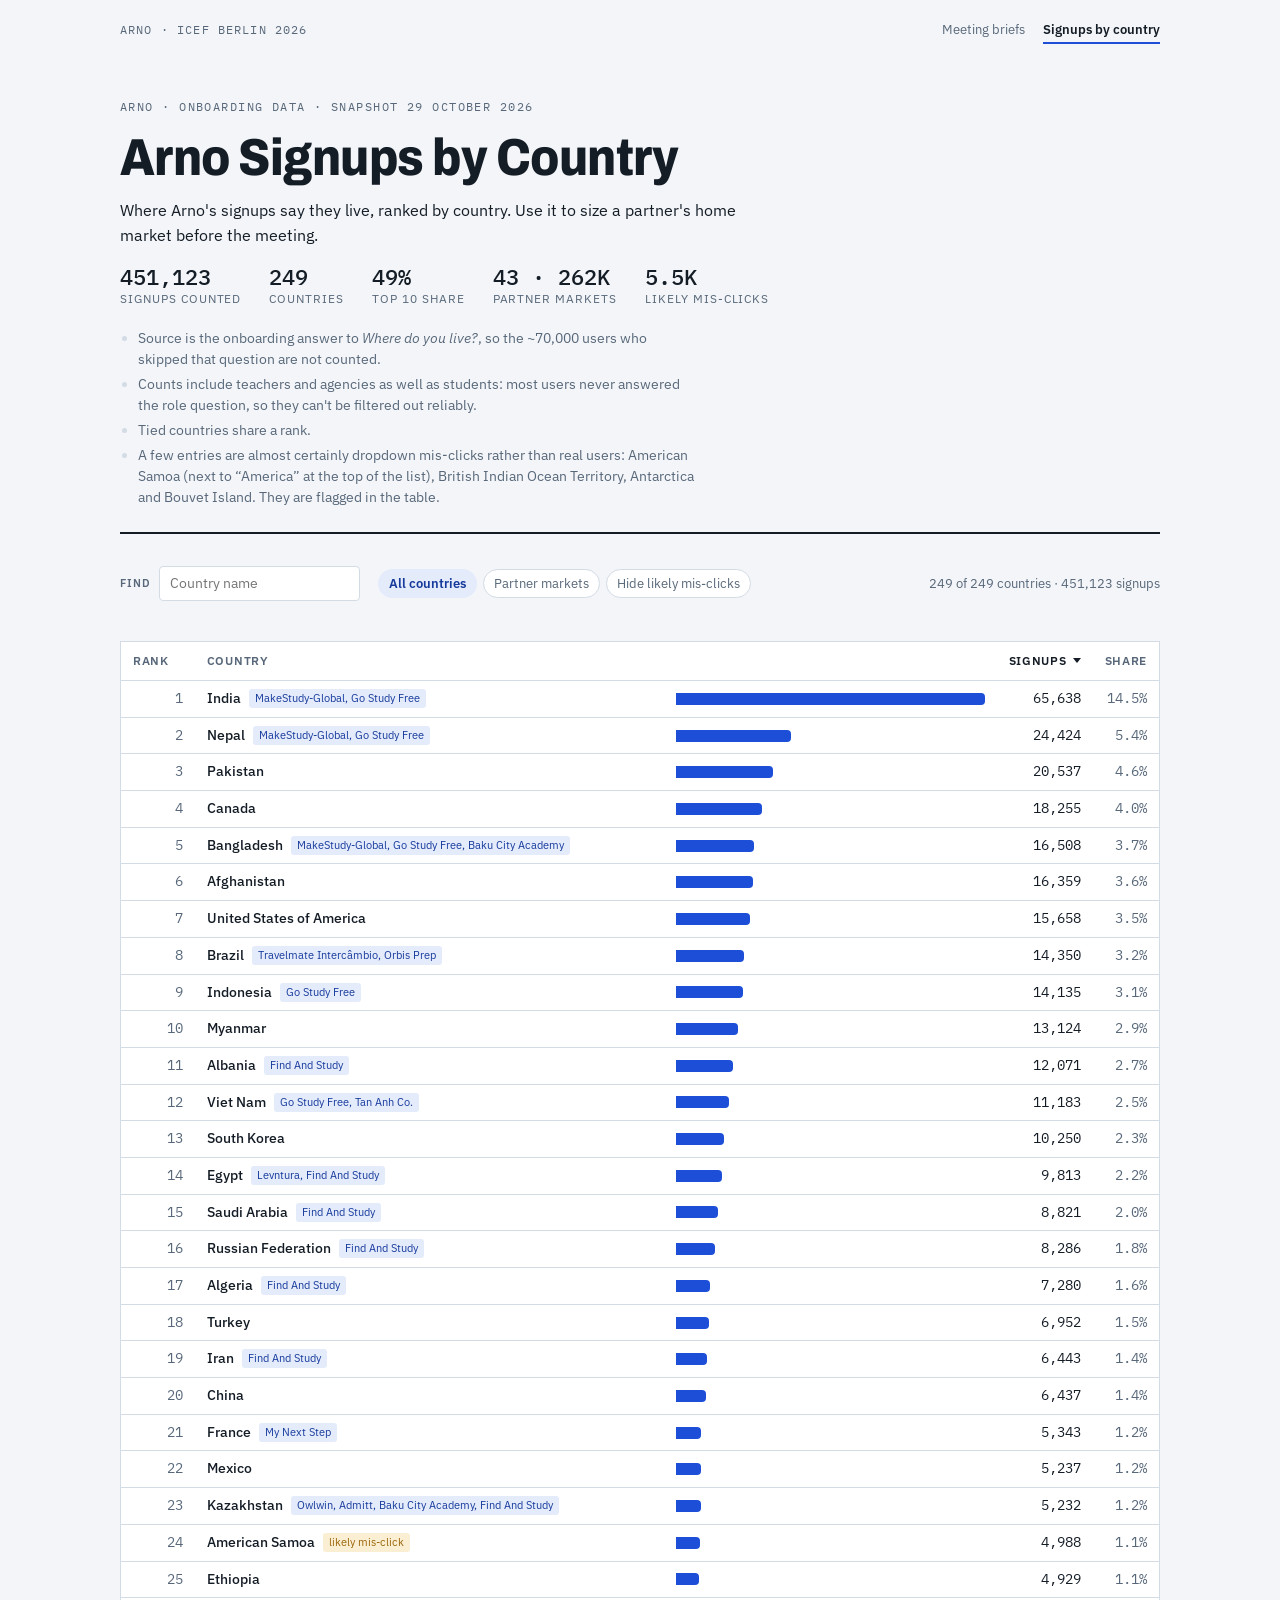
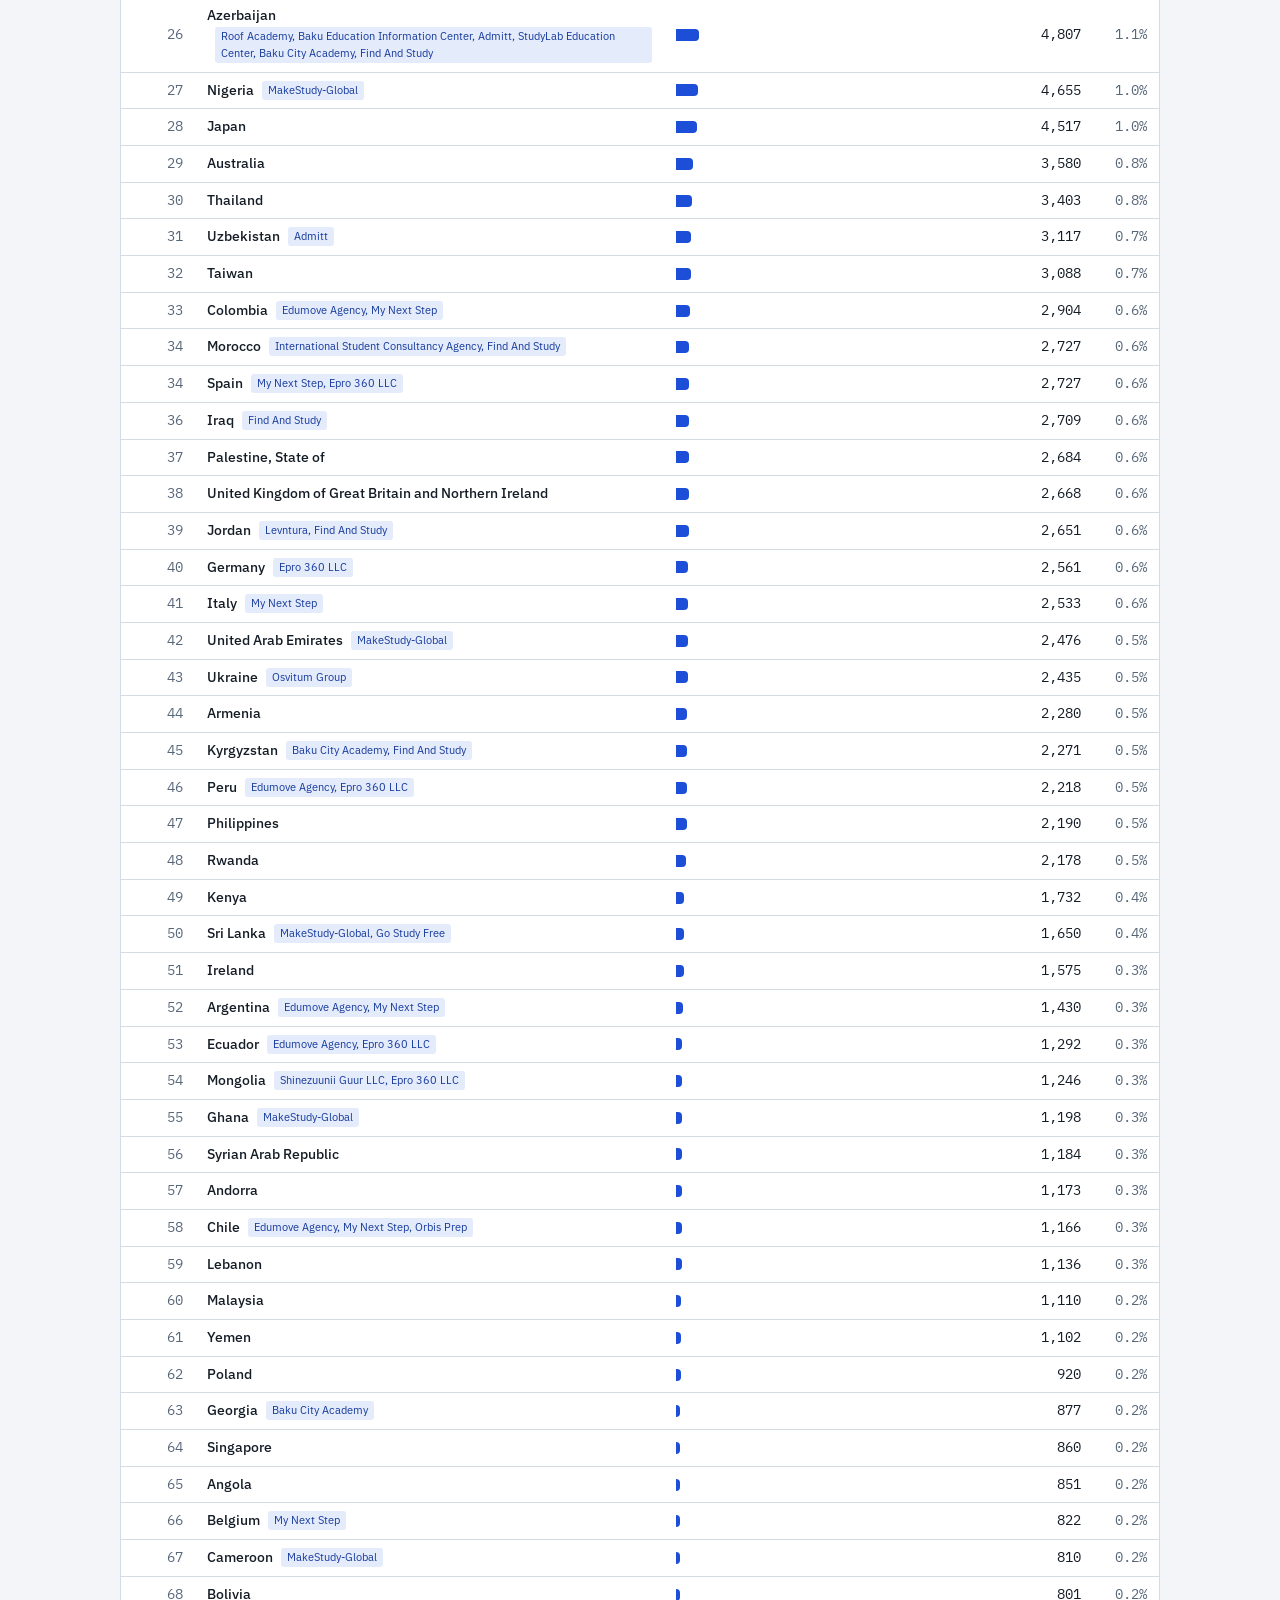
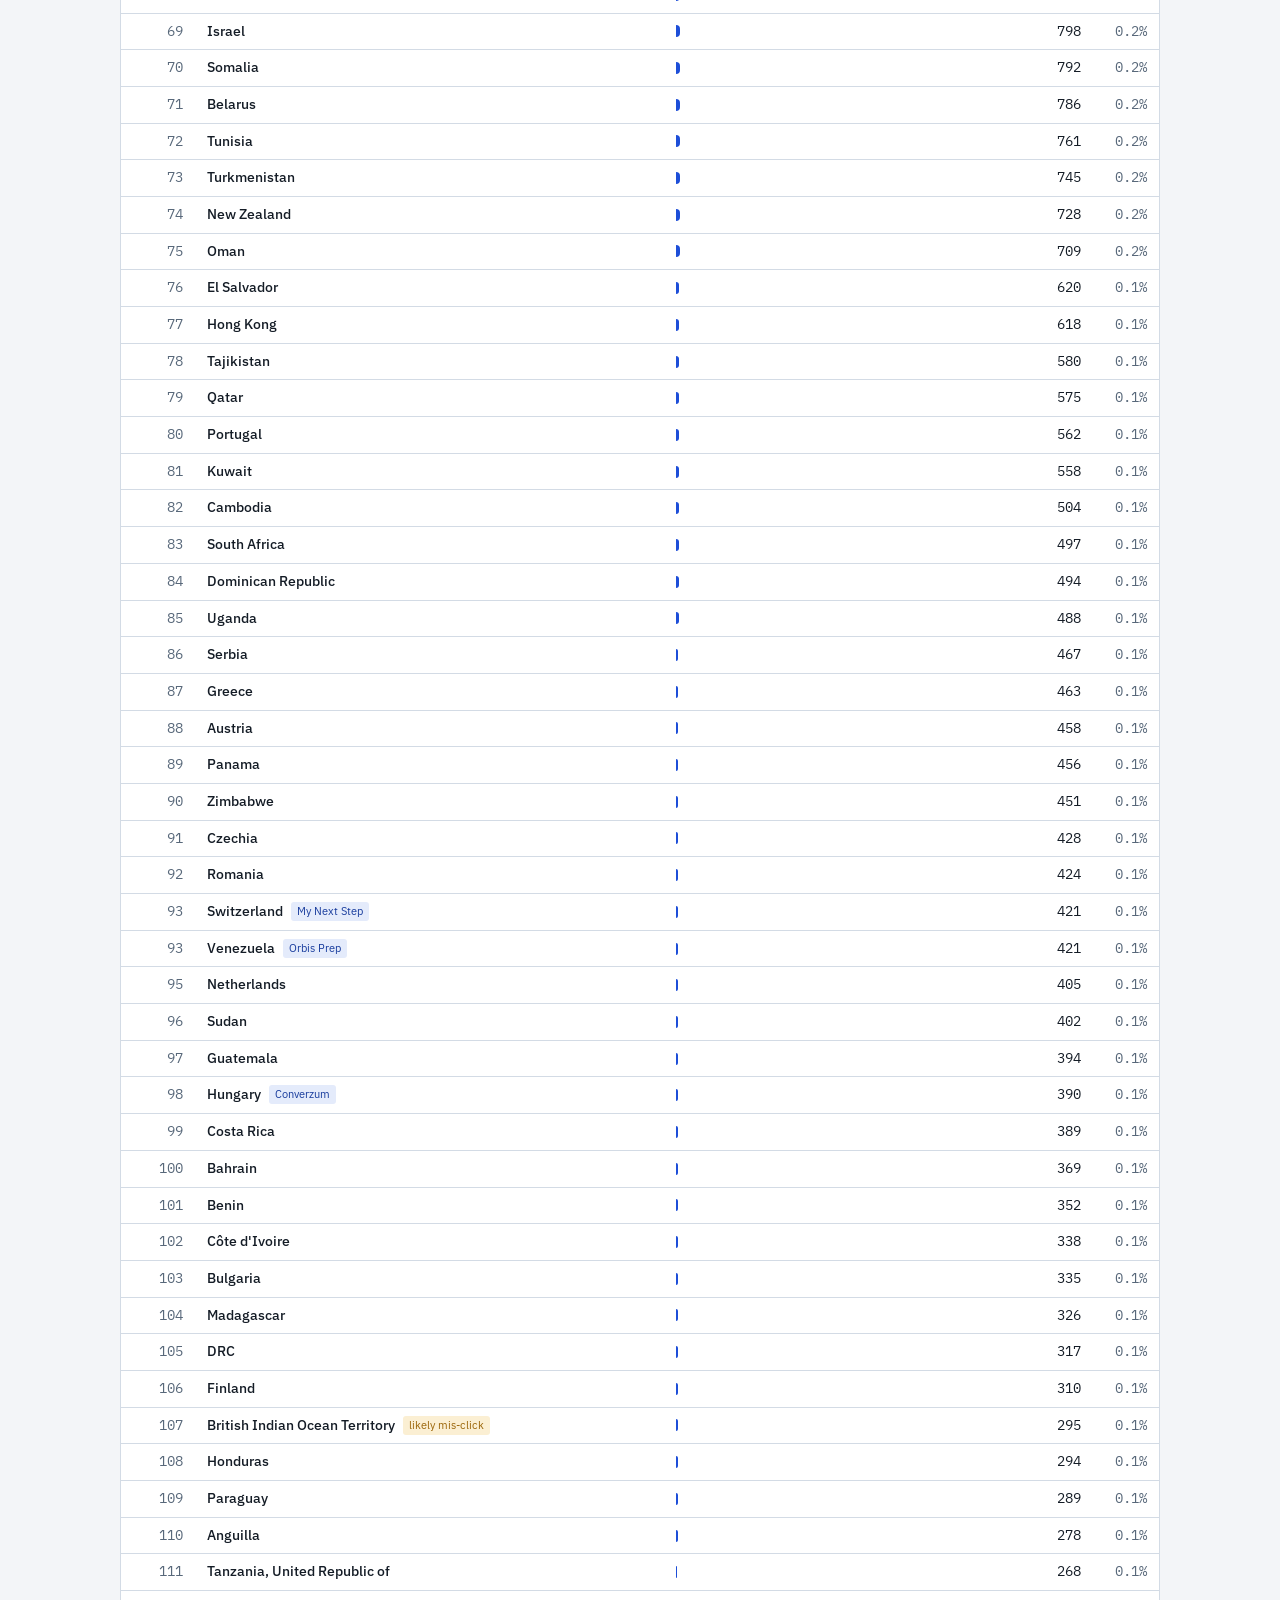
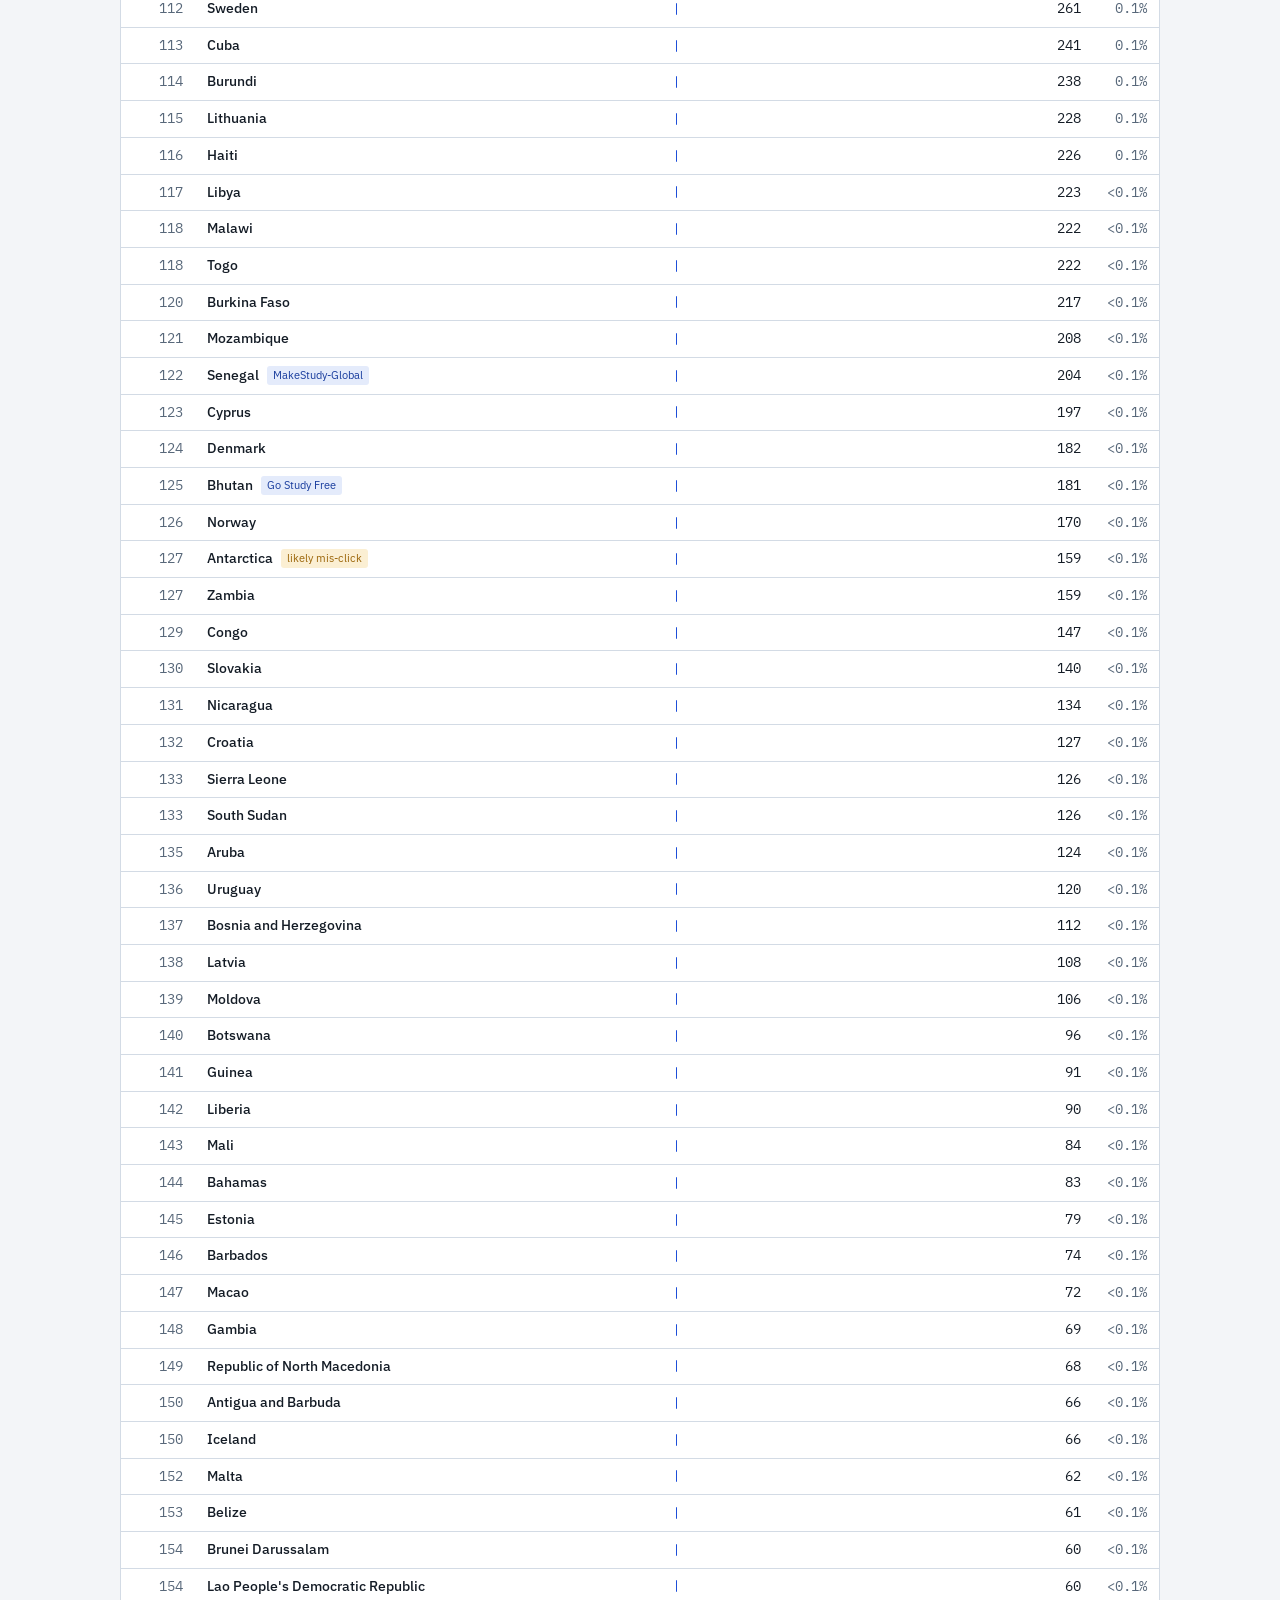
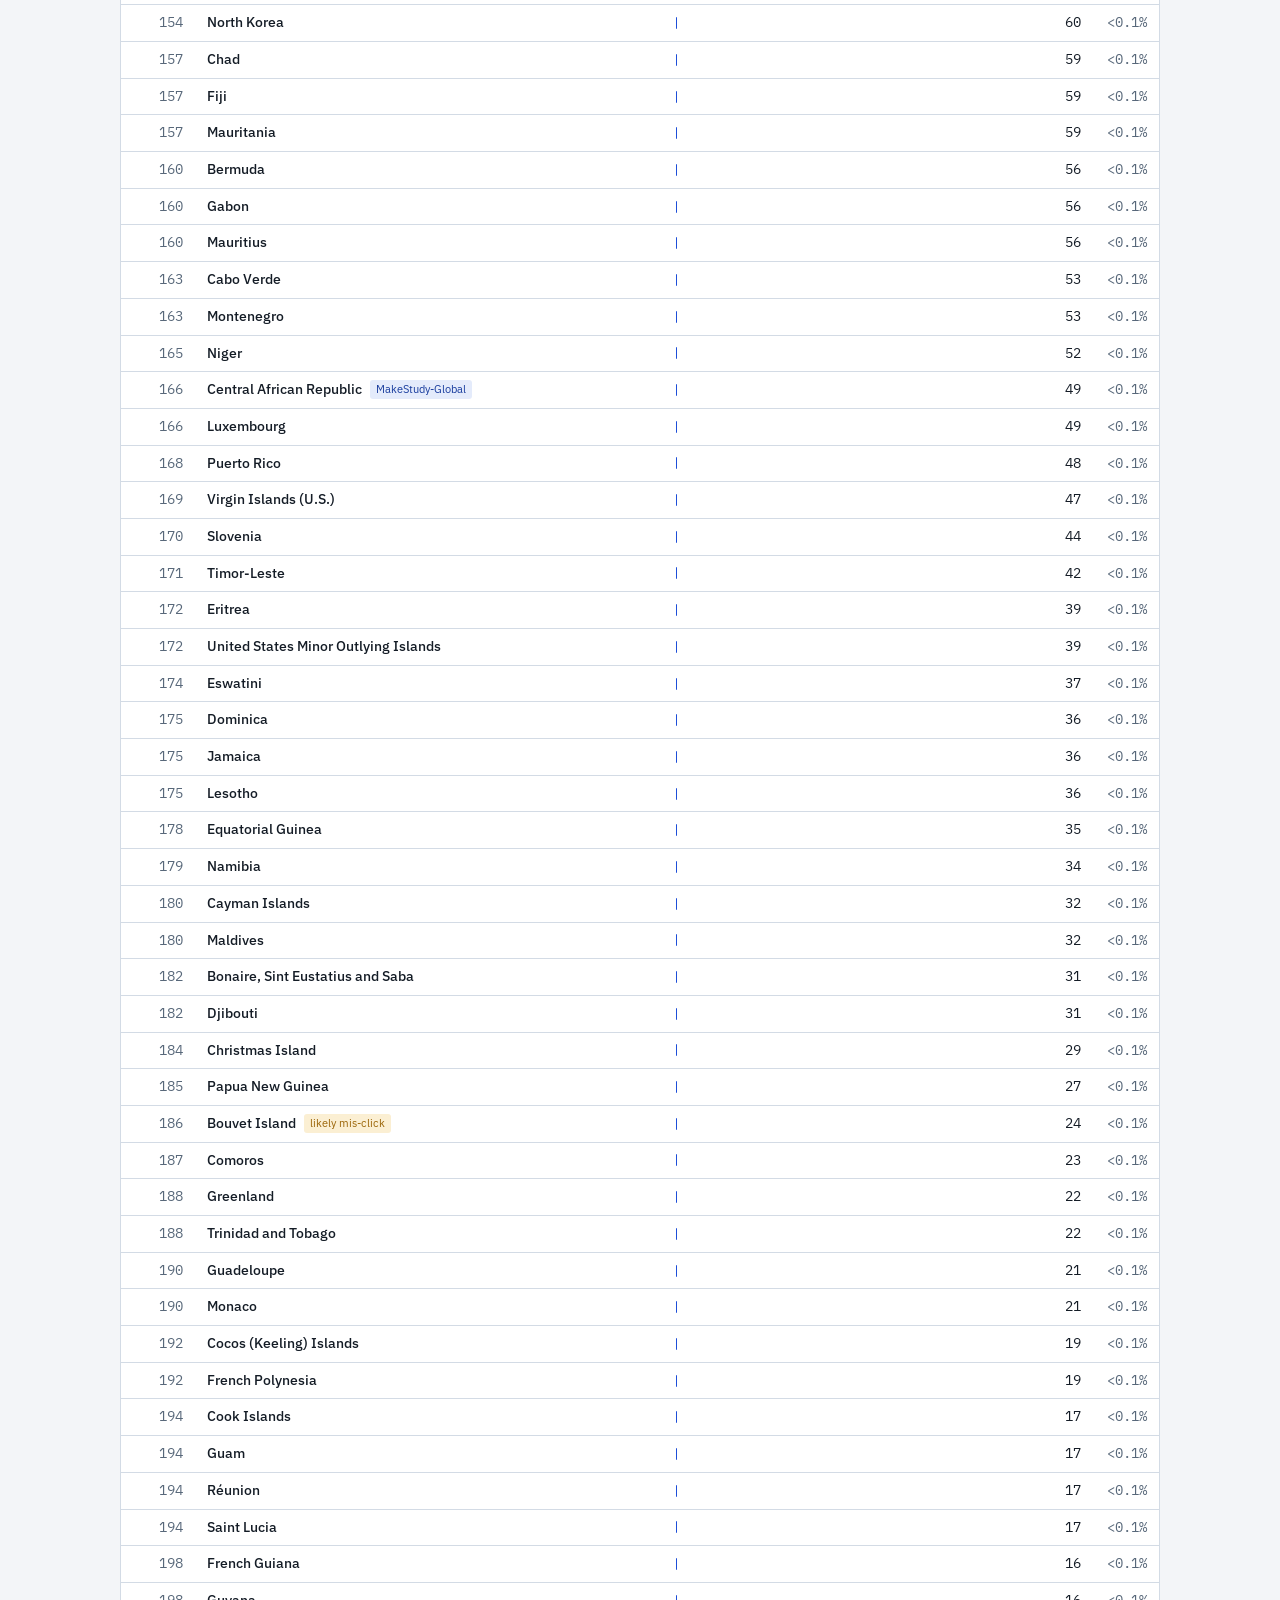
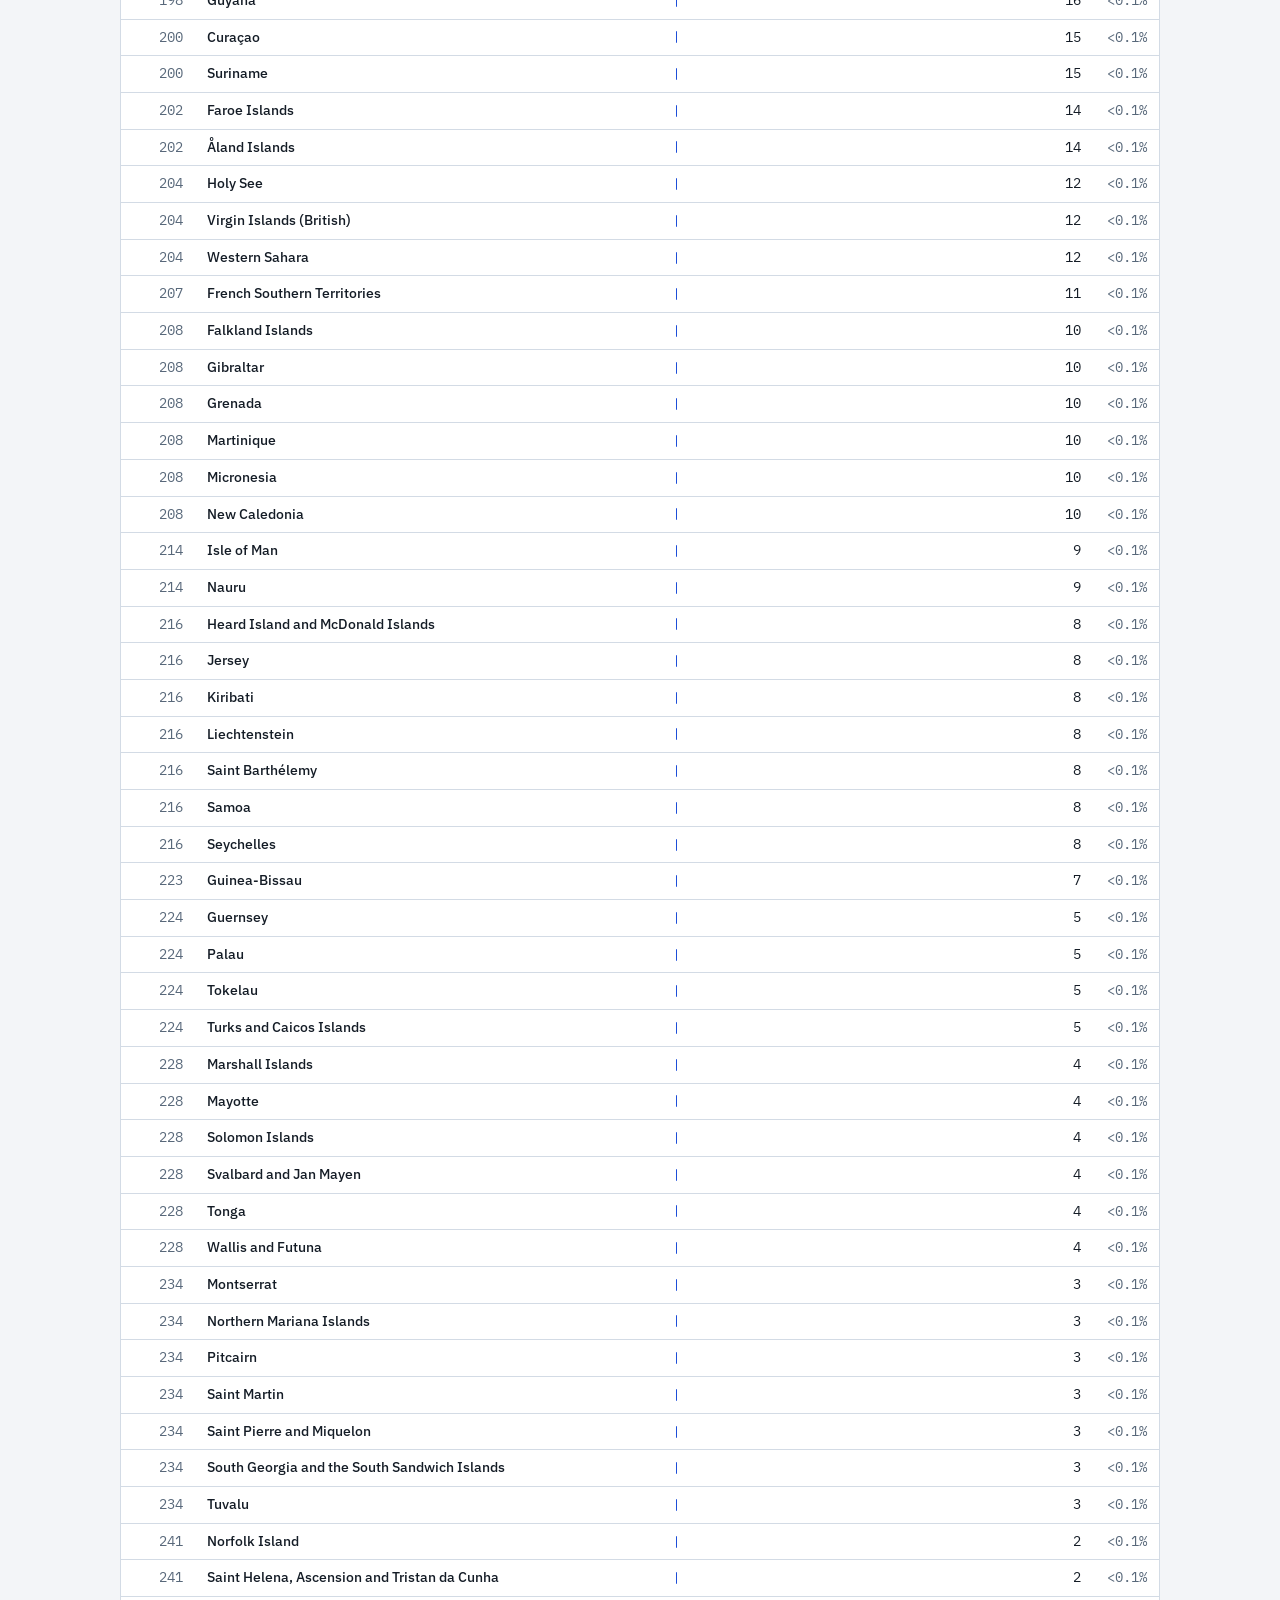
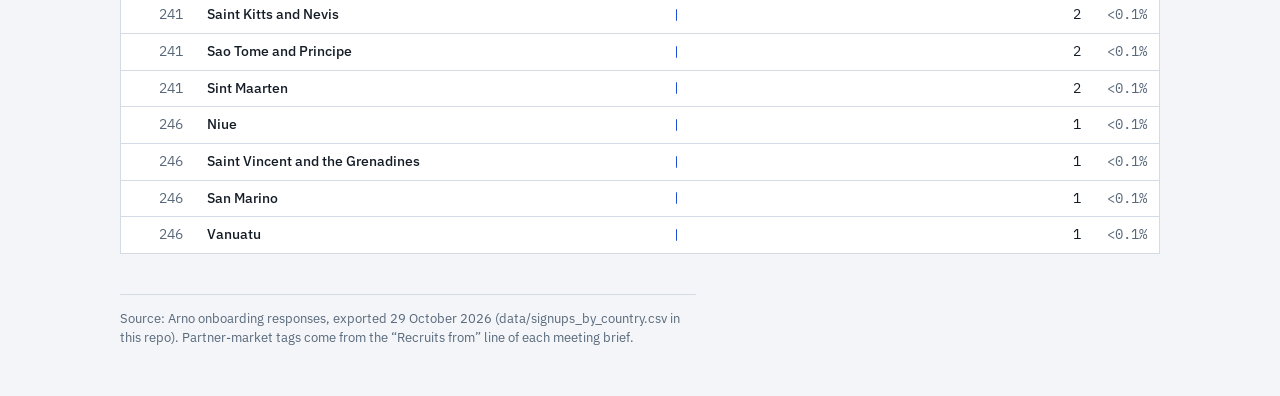
==== signups.html @ b4d26d81 "Add signups-by-country page and site nav Co-Authored-By: Claude Fable 5.1 <noreply@anthropic.com> Cl" ====
<!doctype html>
<html lang="en">
<head>
<meta charset="utf-8">
<meta name="viewport" content="width=device-width, initial-scale=1, viewport-fit=cover">
<title>Arno Signups by Country</title>
<meta name="robots" content="noindex, nofollow">
<link rel="preconnect" href="https://fonts.googleapis.com">
<link rel="stylesheet" href="https://fonts.googleapis.com/css2?family=Archivo:wdth,wght@75..100,500..800&family=IBM+Plex+Sans:wght@400;500;600&family=IBM+Plex+Mono:wght@400;500&display=swap">
<style>
html { color-scheme: light dark; }
body { margin: 0; }
img { max-width: 100%; }
[hidden] { display: none !important; }
/* Layout: a briefing book — one column, each meeting as a planner row with a time rail on the left and the brief on the right. */
:root {
  --bg: #f3f5f8;
  --surface: #ffffff;
  --surface-2: #e9edf3;
  --fg: #141c26;
  --muted: #58687a;
  --line: #d3dbe5;
  --accent: #1d4ed8;
  --accent-ink: #163a9c;
  --accent-soft: #e4ebfb;
  --ok: #1d7a46;
  --ok-soft: #dff3e6;
  --warn: #9a6407;
  --warn-soft: #fbefd3;
  --low: #6b7786;
  --low-soft: #e6eaef;
  --display: "Archivo", "Helvetica Neue", Arial, sans-serif;
  --body: "IBM Plex Sans", "Segoe UI", Roboto, system-ui, sans-serif;
  --mono: "IBM Plex Mono", ui-monospace, "SF Mono", Menlo, Consolas, monospace;
  color-scheme: light;
}
@media (prefers-color-scheme: dark) {
  :root:not([data-theme="light"]) {
    --bg: #0e1319; --surface: #161d26; --surface-2: #1f2834; --fg: #e8edf3; --muted: #98a5b4;
    --line: #2a3542; --accent: #8fabff; --accent-ink: #b8c8ff; --accent-soft: #1b2744;
    --ok: #5fd08a; --ok-soft: #14301f; --warn: #e8b454; --warn-soft: #3a2a0c; --low: #9aa6b4; --low-soft: #222b36;
    color-scheme: dark;
  }
}
:root[data-theme="dark"] {
  --bg: #0e1319; --surface: #161d26; --surface-2: #1f2834; --fg: #e8edf3; --muted: #98a5b4;
  --line: #2a3542; --accent: #8fabff; --accent-ink: #b8c8ff; --accent-soft: #1b2744;
  --ok: #5fd08a; --ok-soft: #14301f; --warn: #e8b454; --warn-soft: #3a2a0c; --low: #9aa6b4; --low-soft: #222b36;
  color-scheme: dark;
}

* { box-sizing: border-box; }
body {
  background: var(--bg);
  color: var(--fg);
  font-family: var(--body);
  font-size: 15px;
  line-height: 1.55;
  padding-left: max(16px, env(safe-area-inset-left, 0px));
  padding-right: max(16px, env(safe-area-inset-right, 0px));
  padding-block: 0 48px;
}
a { color: var(--accent-ink); text-decoration: underline; text-decoration-thickness: 1px; text-underline-offset: 2px; }
a:hover { color: var(--accent); }
a:focus-visible, summary:focus-visible { outline: 2px solid var(--accent); outline-offset: 2px; border-radius: 2px; }
.mono { font-family: var(--mono); font-variant-numeric: tabular-nums; }
.sel { user-select: all; }
h1, h2, h3 { font-family: var(--display); font-variation-settings: "wdth" 88; letter-spacing: -0.01em; text-wrap: balance; margin: 0; }

.page { max-width: 1040px; margin: 0 auto; display: flex; flex-direction: column; gap: 40px; }

/* Masthead */
.masthead { padding-top: 36px; border-bottom: 2px solid var(--fg); padding-bottom: 24px; display: flex; flex-direction: column; gap: 14px; }
.eyebrow { font-size: 12px; letter-spacing: 0.12em; text-transform: uppercase; color: var(--muted); }
.masthead h1 { font-size: clamp(32px, 5vw, 52px); font-weight: 800; line-height: 1.02; }
.lede { max-width: 66ch; margin: 0; font-size: 16px; color: var(--fg); }
.stats { display: flex; flex-wrap: wrap; gap: 8px 28px; margin-top: 4px; }
.stat .v { font-size: 22px; font-weight: 500; line-height: 1.1; }
.stat .k { font-size: 12px; color: var(--muted); text-transform: uppercase; letter-spacing: 0.08em; }
.howto { margin: 0; max-width: 72ch; font-size: 13.5px; color: var(--muted); }

/* Index tables */
.indexes { display: grid; grid-template-columns: 1fr 1fr; gap: 28px; align-items: start; }
.idx { min-width: 0; }
.idx h3 { font-size: 15px; font-weight: 700; text-transform: uppercase; letter-spacing: 0.06em; margin-bottom: 8px; }
.tablewrap { overflow-x: auto; }
table.index { width: 100%; border-collapse: collapse; font-size: 13.5px; }
table.index th { text-align: left; font-weight: 600; font-size: 11.5px; text-transform: uppercase; letter-spacing: 0.06em; color: var(--muted); padding: 6px 8px 6px 0; border-bottom: 1px solid var(--line); }
table.index td { padding: 7px 8px 7px 0; border-bottom: 1px solid var(--line); vertical-align: top; }
table.index td.t { font-family: var(--mono); white-space: nowrap; font-variant-numeric: tabular-nums; color: var(--muted); width: 1%; }
table.index td.org a { font-weight: 600; text-decoration: none; }
table.index td.org a:hover { text-decoration: underline; }
table.index td.org .sub { display: block; font-size: 12px; color: var(--muted); }
table.index td.kind { color: var(--muted); white-space: nowrap; width: 1%; }
table.index td.est { white-space: nowrap; width: 1%; text-align: right; }
table.index td.est .num { font-family: var(--mono); font-weight: 500; font-variant-numeric: tabular-nums; }
.conf { display: inline-block; font-size: 10.5px; text-transform: uppercase; letter-spacing: 0.06em; padding: 1px 6px; border-radius: 3px; margin-left: 6px; vertical-align: middle; }
.conf-high { background: var(--ok-soft); color: var(--ok); }
.conf-medium { background: var(--warn-soft); color: var(--warn); }
.conf-low { background: var(--low-soft); color: var(--low); }
.conf-na { background: var(--accent-soft); color: var(--accent-ink); }

/* Meetings */
.meetings { display: flex; flex-direction: column; gap: 22px; }
.dayhead { font-size: 13px; font-weight: 700; text-transform: uppercase; letter-spacing: 0.1em; color: var(--muted); padding-top: 12px; }
.dayhead + .meeting, .meeting + .meeting { margin: 0; }
.meeting { display: grid; grid-template-columns: 96px 1fr; gap: 20px; background: var(--surface); border: 1px solid var(--line); border-radius: 4px; padding: 20px 22px 18px 0; scroll-margin-top: 16px; }
.rail { display: flex; flex-direction: column; align-items: flex-end; padding-right: 16px; border-right: 1px solid var(--line); gap: 2px; }
.rail .time { font-size: 17px; font-weight: 500; line-height: 1.2; }
.rail .day { font-size: 11.5px; text-transform: uppercase; letter-spacing: 0.08em; color: var(--muted); }
.rail .n { margin-top: auto; font-size: 11px; color: var(--muted); padding-top: 12px; }
.body { min-width: 0; display: flex; flex-direction: column; gap: 14px; }
.meeting header { display: flex; flex-direction: column; gap: 6px; }
.kicker { font-size: 12.5px; text-transform: uppercase; letter-spacing: 0.08em; color: var(--muted); }
.locnote { text-transform: none; letter-spacing: 0; color: var(--accent-ink); font-weight: 600; }
.meeting h2 { font-size: 26px; font-weight: 700; line-height: 1.1; }
.badges { display: flex; flex-wrap: wrap; gap: 6px; }
.badge { font-size: 11.5px; padding: 2px 7px; border: 1px solid var(--line); border-radius: 3px; color: var(--muted); background: var(--surface-2); white-space: nowrap; }
.badge.ok { border-color: transparent; background: var(--ok-soft); color: var(--ok); }
.badge.accent { border-color: transparent; background: var(--accent-soft); color: var(--accent-ink); }
.badge.warn { border-color: transparent; background: var(--warn-soft); color: var(--warn); }
.contact { display: flex; flex-direction: column; gap: 2px; font-size: 13.5px; margin-top: 4px; }
.contact .who { color: var(--fg); }
.contact .bits { font-size: 12.5px; color: var(--muted); word-break: break-word; }
.contact .links { font-size: 13px; }

.grid { display: grid; grid-template-columns: minmax(0, 1fr) 230px; gap: 22px; align-items: start; }
.summary { min-width: 0; }
.bullets { margin: 0; padding-left: 18px; display: flex; flex-direction: column; gap: 7px; max-width: 68ch; }
.bullets li::marker { color: var(--accent); }
.angle { margin: 14px 0 0; font-size: 13.5px; max-width: 68ch; color: var(--fg); padding-top: 10px; border-top: 1px dashed var(--line); }
.lbl { font-size: 10.5px; text-transform: uppercase; letter-spacing: 0.1em; color: var(--muted); font-weight: 600; display: inline-block; margin-right: 8px; }
.estimate { background: var(--surface-2); border-radius: 4px; padding: 12px 14px 12px; display: flex; flex-direction: column; gap: 2px; }
.estimate .lbl { margin: 0 0 4px; }
.estimate .num { font-family: var(--mono); font-size: 26px; font-weight: 500; line-height: 1; font-variant-numeric: tabular-nums; }
.estimate .range { font-size: 12.5px; color: var(--muted); font-family: var(--mono); }
.estimate .conf { margin: 6px 0 0; align-self: flex-start; }
.estimate .basis { margin: 8px 0 0; font-size: 12.5px; color: var(--muted); line-height: 1.45; }

.more { border-top: 1px solid var(--line); padding-top: 10px; }
.more > .lbl { display: block; margin: 0 0 6px; }
.facts { margin: 0; display: grid; grid-template-columns: 140px minmax(0, 1fr) 140px minmax(0, 1fr); gap: 5px 14px; font-size: 13px; align-items: start; }
.facts dt { color: var(--muted); font-size: 11.5px; text-transform: uppercase; letter-spacing: 0.06em; padding-top: 2px; }
.facts dd { margin: 0; min-width: 0; line-height: 1.45; }
.facts dt:first-of-type + dd { grid-column: 2 / -1; }
@media (max-width: 940px) {
  .facts { grid-template-columns: 140px minmax(0, 1fr); }
  .facts dt:first-of-type + dd { grid-column: auto; }
}
.sources { margin: 12px 0 0; font-size: 12px; color: var(--muted); line-height: 1.7; }
.sources a { color: var(--muted); }
.sources a:hover { color: var(--accent); }

.foot { font-size: 12.5px; color: var(--muted); border-top: 1px solid var(--line); padding-top: 14px; max-width: 72ch; }
.foot p { margin: 0; }

@media (max-width: 760px) {
  .indexes { grid-template-columns: 1fr; }
  table.index td.kind { white-space: normal; width: auto; }
  table.index td.est { white-space: normal; }
  table.index td.est .conf { display: block; margin: 4px 0 0; width: max-content; margin-left: auto; }
  .meeting { grid-template-columns: 1fr; padding: 14px 16px 14px; gap: 12px; }
  .rail { flex-direction: row; align-items: baseline; justify-content: flex-start; gap: 12px; padding: 0 0 10px; border-right: 0; border-bottom: 1px solid var(--line); }
  .rail .n { margin-top: 0; margin-left: auto; padding-top: 0; }
  .grid { grid-template-columns: 1fr; }
  .facts { grid-template-columns: 1fr; gap: 2px 0; }
  .facts dt:first-of-type + dd { grid-column: auto; }
  .facts dd { margin-bottom: 8px; }
  .meeting h2 { font-size: 22px; }
}
@media (prefers-reduced-motion: no-preference) {
  html { scroll-behavior: smooth; }
}

/* Site nav (shared by both pages) */
.sitenav { display: flex; flex-wrap: wrap; align-items: baseline; gap: 6px 18px; padding-top: 18px; margin-bottom: -22px; font-size: 13px; }
.sitenav .brand { color: var(--muted); font-size: 11.5px; letter-spacing: 0.1em; text-transform: uppercase; margin-right: auto; }
.sitenav a { text-decoration: none; color: var(--muted); padding: 2px 0; border-bottom: 2px solid transparent; }
.sitenav a:hover { color: var(--fg); }
.sitenav a[aria-current="page"] { color: var(--fg); font-weight: 600; border-bottom-color: var(--accent); }

/* Signups page */
.notes { margin: 6px 0 0; padding-left: 18px; max-width: 72ch; font-size: 13.5px; color: var(--muted); display: flex; flex-direction: column; gap: 4px; }
.notes li::marker { color: var(--line); }
.controls { display: flex; flex-wrap: wrap; align-items: center; gap: 10px 18px; margin-top: -8px; }
.controls .search { display: flex; align-items: center; gap: 8px; }
.controls .search .lbl { margin: 0; }
.controls input[type="search"] { font: inherit; font-size: 14px; padding: 6px 10px; border: 1px solid var(--line); border-radius: 4px; background: var(--surface); color: var(--fg); min-width: 200px; }
.controls input[type="search"]:focus-visible { outline: 2px solid var(--accent); outline-offset: 1px; }
.chips { display: flex; flex-wrap: wrap; gap: 6px; }
.chip { font: inherit; font-size: 12.5px; padding: 4px 10px; border: 1px solid var(--line); border-radius: 999px; background: var(--surface); color: var(--muted); cursor: pointer; }
.chip:hover { color: var(--fg); }
.chip.is-on { background: var(--accent-soft); border-color: transparent; color: var(--accent-ink); font-weight: 600; }
.chip:focus-visible { outline: 2px solid var(--accent); outline-offset: 2px; }
.controls .count { font-size: 12.5px; color: var(--muted); font-variant-numeric: tabular-nums; margin-left: auto; }

table.signups { width: 100%; border-collapse: collapse; font-size: 14px; background: var(--surface); border: 1px solid var(--line); border-radius: 4px; }
table.signups th { text-align: left; font-weight: 600; font-size: 11.5px; text-transform: uppercase; letter-spacing: 0.06em; color: var(--muted); padding: 10px 12px; border-bottom: 1px solid var(--line); white-space: nowrap; }
table.signups td { padding: 7px 12px; border-bottom: 1px solid var(--line); vertical-align: middle; }
table.signups tr:last-child td { border-bottom: 0; }
table.signups th.rank, table.signups td.rank { width: 1%; text-align: right; color: var(--muted); }
table.signups td.rank { font-variant-numeric: tabular-nums; }
table.signups th.num, table.signups td.num, table.signups th.share, table.signups td.share { text-align: right; width: 1%; white-space: nowrap; font-variant-numeric: tabular-nums; }
table.signups td.share { color: var(--muted); }
table.signups td.country { min-width: 0; }
table.signups td.country .name { font-weight: 500; }
table.signups th.bar, table.signups td.bar { width: 32%; }
.sort { font: inherit; font-size: inherit; letter-spacing: inherit; text-transform: inherit; font-weight: inherit; color: inherit; background: none; border: 0; padding: 0; cursor: pointer; }
.sort::after { content: ""; display: inline-block; width: 0; height: 0; margin-left: 6px; border-left: 4px solid transparent; border-right: 4px solid transparent; border-top: 5px solid currentColor; opacity: 0; vertical-align: 2px; }
.sort.is-on { color: var(--fg); }
.sort.is-on::after { opacity: 1; }
.sort.is-on[data-dir="asc"]::after { border-top: 0; border-bottom: 5px solid currentColor; }
.sort:focus-visible { outline: 2px solid var(--accent); outline-offset: 2px; border-radius: 2px; }
.track { height: 12px; width: 100%; position: relative; }
.fill { height: 12px; background: var(--accent); border-radius: 0 4px 4px 0; min-width: 1px; }
table.signups tr:hover td { background: var(--surface-2); }
.tag { display: inline-block; font-size: 11px; margin-left: 8px; padding: 1px 6px; border-radius: 3px; vertical-align: 1px; white-space: normal; }
.tag.warn { background: var(--warn-soft); color: var(--warn); }
.tag.partners { background: var(--accent-soft); color: var(--accent-ink); }
.tag.partners a { color: inherit; text-decoration: none; }
.tag.partners a:hover { text-decoration: underline; }

@media (max-width: 760px) {
  table.signups { font-size: 13px; }
  table.signups th, table.signups td { padding: 6px 8px; }
  table.signups th.bar, table.signups td.bar { display: none; }
  table.signups th.share, table.signups td.share { display: none; }
  .controls .count { margin-left: 0; width: 100%; }
  .tag { display: block; margin: 3px 0 0; width: max-content; max-width: 100%; }
}

</style>
</head>
<body>
<div class="page">
<nav class="sitenav" aria-label="Pages"><span class="brand mono">Arno · ICEF Berlin 2026</span><a href="index.html">Meeting briefs</a><a href="signups.html" aria-current="page">Signups by country</a></nav>
<header class="masthead">
  <div class="eyebrow mono">Arno · onboarding data · snapshot 29 October 2026</div>
  <h1>Arno Signups by Country</h1>
  <p class="lede">Where Arno's signups say they live, ranked by country. Use it to size a partner's home market before the meeting.</p>
  <div class="stats">
    <div class="stat"><div class="v mono">451,123</div><div class="k">Signups counted</div></div><div class="stat"><div class="v mono">249</div><div class="k">Countries</div></div><div class="stat"><div class="v mono">49%</div><div class="k">Top 10 share</div></div><div class="stat"><div class="v mono">43 · 262K</div><div class="k">Partner markets</div></div><div class="stat"><div class="v mono">5.5K</div><div class="k">Likely mis-clicks</div></div>
  </div>
  <ul class="notes"><li>Source is the onboarding answer to <em>Where do you live?</em>, so the ~70,000 users who skipped that question are not counted.</li><li>Counts include teachers and agencies as well as students: most users never answered the role question, so they can't be filtered out reliably.</li><li>Tied countries share a rank.</li><li>A few entries are almost certainly dropdown mis-clicks rather than real users: American Samoa (next to “America” at the top of the list), British Indian Ocean Territory, Antarctica and Bouvet Island. They are flagged in the table.</li></ul>
</header>

<section class="controls" aria-label="Filter and sort">
  <label class="search"><span class="lbl">Find</span><input id="q" type="search" placeholder="Country name" autocomplete="off"></label>
  <div class="chips" role="group" aria-label="Show">
    <button class="chip is-on" data-filter="all" id="f-all">All countries</button>
    <button class="chip" data-filter="partner" id="f-partner" title="Countries at least one ICEF meeting partner recruits from">Partner markets</button>
    <button class="chip" data-filter="clean" id="f-clean">Hide likely mis-clicks</button>
  </div>
  <div class="count" id="count"></div>
</section>

<section class="tablewrap">
<table class="signups" id="tbl">
  <thead><tr>
    <th class="rank"><button class="sort" data-key="rank" data-dir="asc" id="s-rank">Rank</button></th>
    <th class="country"><button class="sort" data-key="country" data-dir="asc" id="s-country">Country</button></th>
    <th class="bar" aria-label="Signups relative to the top country"></th>
    <th class="num"><button class="sort is-on" data-key="signups" data-dir="desc" id="s-signups">Signups</button></th>
    <th class="share">Share</th>
  </tr></thead>
  <tbody><tr data-country="india" data-signups="65638" data-rank="1" data-partner="1" data-misclick="0"><td class="rank mono">1</td><td class="country"><span class="name">India</span><span class="tag partners" title="ICEF meeting partners recruiting here"><a href="index.html#makestudy">MakeStudy-Global</a>, <a href="index.html#gostudyfree">Go Study Free</a></span></td><td class="bar"><div class="track" title="India: 65,638 signups (14.5%)"><div class="fill" style="width:100.00%"></div></div></td><td class="num mono">65,638</td><td class="share mono">14.5%</td></tr><tr data-country="nepal" data-signups="24424" data-rank="2" data-partner="1" data-misclick="0"><td class="rank mono">2</td><td class="country"><span class="name">Nepal</span><span class="tag partners" title="ICEF meeting partners recruiting here"><a href="index.html#makestudy">MakeStudy-Global</a>, <a href="index.html#gostudyfree">Go Study Free</a></span></td><td class="bar"><div class="track" title="Nepal: 24,424 signups (5.4%)"><div class="fill" style="width:37.21%"></div></div></td><td class="num mono">24,424</td><td class="share mono">5.4%</td></tr><tr data-country="pakistan" data-signups="20537" data-rank="3" data-partner="0" data-misclick="0"><td class="rank mono">3</td><td class="country"><span class="name">Pakistan</span></td><td class="bar"><div class="track" title="Pakistan: 20,537 signups (4.6%)"><div class="fill" style="width:31.29%"></div></div></td><td class="num mono">20,537</td><td class="share mono">4.6%</td></tr><tr data-country="canada" data-signups="18255" data-rank="4" data-partner="0" data-misclick="0"><td class="rank mono">4</td><td class="country"><span class="name">Canada</span></td><td class="bar"><div class="track" title="Canada: 18,255 signups (4.0%)"><div class="fill" style="width:27.81%"></div></div></td><td class="num mono">18,255</td><td class="share mono">4.0%</td></tr><tr data-country="bangladesh" data-signups="16508" data-rank="5" data-partner="1" data-misclick="0"><td class="rank mono">5</td><td class="country"><span class="name">Bangladesh</span><span class="tag partners" title="ICEF meeting partners recruiting here"><a href="index.html#makestudy">MakeStudy-Global</a>, <a href="index.html#gostudyfree">Go Study Free</a>, <a href="index.html#bca">Baku City Academy</a></span></td><td class="bar"><div class="track" title="Bangladesh: 16,508 signups (3.7%)"><div class="fill" style="width:25.15%"></div></div></td><td class="num mono">16,508</td><td class="share mono">3.7%</td></tr><tr data-country="afghanistan" data-signups="16359" data-rank="6" data-partner="0" data-misclick="0"><td class="rank mono">6</td><td class="country"><span class="name">Afghanistan</span></td><td class="bar"><div class="track" title="Afghanistan: 16,359 signups (3.6%)"><div class="fill" style="width:24.92%"></div></div></td><td class="num mono">16,359</td><td class="share mono">3.6%</td></tr><tr data-country="united states of america" data-signups="15658" data-rank="7" data-partner="0" data-misclick="0"><td class="rank mono">7</td><td class="country"><span class="name">United States of America</span></td><td class="bar"><div class="track" title="United States of America: 15,658 signups (3.5%)"><div class="fill" style="width:23.86%"></div></div></td><td class="num mono">15,658</td><td class="share mono">3.5%</td></tr><tr data-country="brazil" data-signups="14350" data-rank="8" data-partner="1" data-misclick="0"><td class="rank mono">8</td><td class="country"><span class="name">Brazil</span><span class="tag partners" title="ICEF meeting partners recruiting here"><a href="index.html#travelmate">Travelmate Intercâmbio</a>, <a href="index.html#orbis">Orbis Prep</a></span></td><td class="bar"><div class="track" title="Brazil: 14,350 signups (3.2%)"><div class="fill" style="width:21.86%"></div></div></td><td class="num mono">14,350</td><td class="share mono">3.2%</td></tr><tr data-country="indonesia" data-signups="14135" data-rank="9" data-partner="1" data-misclick="0"><td class="rank mono">9</td><td class="country"><span class="name">Indonesia</span><span class="tag partners" title="ICEF meeting partners recruiting here"><a href="index.html#gostudyfree">Go Study Free</a></span></td><td class="bar"><div class="track" title="Indonesia: 14,135 signups (3.1%)"><div class="fill" style="width:21.53%"></div></div></td><td class="num mono">14,135</td><td class="share mono">3.1%</td></tr><tr data-country="myanmar" data-signups="13124" data-rank="10" data-partner="0" data-misclick="0"><td class="rank mono">10</td><td class="country"><span class="name">Myanmar</span></td><td class="bar"><div class="track" title="Myanmar: 13,124 signups (2.9%)"><div class="fill" style="width:19.99%"></div></div></td><td class="num mono">13,124</td><td class="share mono">2.9%</td></tr><tr data-country="albania" data-signups="12071" data-rank="11" data-partner="1" data-misclick="0"><td class="rank mono">11</td><td class="country"><span class="name">Albania</span><span class="tag partners" title="ICEF meeting partners recruiting here"><a href="index.html#findandstudy">Find And Study</a></span></td><td class="bar"><div class="track" title="Albania: 12,071 signups (2.7%)"><div class="fill" style="width:18.39%"></div></div></td><td class="num mono">12,071</td><td class="share mono">2.7%</td></tr><tr data-country="viet nam" data-signups="11183" data-rank="12" data-partner="1" data-misclick="0"><td class="rank mono">12</td><td class="country"><span class="name">Viet Nam</span><span class="tag partners" title="ICEF meeting partners recruiting here"><a href="index.html#gostudyfree">Go Study Free</a>, <a href="index.html#tananh">Tan Anh Co.</a></span></td><td class="bar"><div class="track" title="Viet Nam: 11,183 signups (2.5%)"><div class="fill" style="width:17.04%"></div></div></td><td class="num mono">11,183</td><td class="share mono">2.5%</td></tr><tr data-country="south korea" data-signups="10250" data-rank="13" data-partner="0" data-misclick="0"><td class="rank mono">13</td><td class="country"><span class="name">South Korea</span></td><td class="bar"><div class="track" title="South Korea: 10,250 signups (2.3%)"><div class="fill" style="width:15.62%"></div></div></td><td class="num mono">10,250</td><td class="share mono">2.3%</td></tr><tr data-country="egypt" data-signups="9813" data-rank="14" data-partner="1" data-misclick="0"><td class="rank mono">14</td><td class="country"><span class="name">Egypt</span><span class="tag partners" title="ICEF meeting partners recruiting here"><a href="index.html#levntura">Levntura</a>, <a href="index.html#findandstudy">Find And Study</a></span></td><td class="bar"><div class="track" title="Egypt: 9,813 signups (2.2%)"><div class="fill" style="width:14.95%"></div></div></td><td class="num mono">9,813</td><td class="share mono">2.2%</td></tr><tr data-country="saudi arabia" data-signups="8821" data-rank="15" data-partner="1" data-misclick="0"><td class="rank mono">15</td><td class="country"><span class="name">Saudi Arabia</span><span class="tag partners" title="ICEF meeting partners recruiting here"><a href="index.html#findandstudy">Find And Study</a></span></td><td class="bar"><div class="track" title="Saudi Arabia: 8,821 signups (2.0%)"><div class="fill" style="width:13.44%"></div></div></td><td class="num mono">8,821</td><td class="share mono">2.0%</td></tr><tr data-country="russian federation" data-signups="8286" data-rank="16" data-partner="1" data-misclick="0"><td class="rank mono">16</td><td class="country"><span class="name">Russian Federation</span><span class="tag partners" title="ICEF meeting partners recruiting here"><a href="index.html#findandstudy">Find And Study</a></span></td><td class="bar"><div class="track" title="Russian Federation: 8,286 signups (1.8%)"><div class="fill" style="width:12.62%"></div></div></td><td class="num mono">8,286</td><td class="share mono">1.8%</td></tr><tr data-country="algeria" data-signups="7280" data-rank="17" data-partner="1" data-misclick="0"><td class="rank mono">17</td><td class="country"><span class="name">Algeria</span><span class="tag partners" title="ICEF meeting partners recruiting here"><a href="index.html#findandstudy">Find And Study</a></span></td><td class="bar"><div class="track" title="Algeria: 7,280 signups (1.6%)"><div class="fill" style="width:11.09%"></div></div></td><td class="num mono">7,280</td><td class="share mono">1.6%</td></tr><tr data-country="turkey" data-signups="6952" data-rank="18" data-partner="0" data-misclick="0"><td class="rank mono">18</td><td class="country"><span class="name">Turkey</span></td><td class="bar"><div class="track" title="Turkey: 6,952 signups (1.5%)"><div class="fill" style="width:10.59%"></div></div></td><td class="num mono">6,952</td><td class="share mono">1.5%</td></tr><tr data-country="iran" data-signups="6443" data-rank="19" data-partner="1" data-misclick="0"><td class="rank mono">19</td><td class="country"><span class="name">Iran</span><span class="tag partners" title="ICEF meeting partners recruiting here"><a href="index.html#findandstudy">Find And Study</a></span></td><td class="bar"><div class="track" title="Iran: 6,443 signups (1.4%)"><div class="fill" style="width:9.82%"></div></div></td><td class="num mono">6,443</td><td class="share mono">1.4%</td></tr><tr data-country="china" data-signups="6437" data-rank="20" data-partner="0" data-misclick="0"><td class="rank mono">20</td><td class="country"><span class="name">China</span></td><td class="bar"><div class="track" title="China: 6,437 signups (1.4%)"><div class="fill" style="width:9.81%"></div></div></td><td class="num mono">6,437</td><td class="share mono">1.4%</td></tr><tr data-country="france" data-signups="5343" data-rank="21" data-partner="1" data-misclick="0"><td class="rank mono">21</td><td class="country"><span class="name">France</span><span class="tag partners" title="ICEF meeting partners recruiting here"><a href="index.html#mynextstep">My Next Step</a></span></td><td class="bar"><div class="track" title="France: 5,343 signups (1.2%)"><div class="fill" style="width:8.14%"></div></div></td><td class="num mono">5,343</td><td class="share mono">1.2%</td></tr><tr data-country="mexico" data-signups="5237" data-rank="22" data-partner="0" data-misclick="0"><td class="rank mono">22</td><td class="country"><span class="name">Mexico</span></td><td class="bar"><div class="track" title="Mexico: 5,237 signups (1.2%)"><div class="fill" style="width:7.98%"></div></div></td><td class="num mono">5,237</td><td class="share mono">1.2%</td></tr><tr data-country="kazakhstan" data-signups="5232" data-rank="23" data-partner="1" data-misclick="0"><td class="rank mono">23</td><td class="country"><span class="name">Kazakhstan</span><span class="tag partners" title="ICEF meeting partners recruiting here"><a href="index.html#owlwin">Owlwin</a>, <a href="index.html#admitt">Admitt</a>, <a href="index.html#bca">Baku City Academy</a>, <a href="index.html#findandstudy">Find And Study</a></span></td><td class="bar"><div class="track" title="Kazakhstan: 5,232 signups (1.2%)"><div class="fill" style="width:7.97%"></div></div></td><td class="num mono">5,232</td><td class="share mono">1.2%</td></tr><tr data-country="american samoa" data-signups="4988" data-rank="24" data-partner="0" data-misclick="1"><td class="rank mono">24</td><td class="country"><span class="name">American Samoa</span><span class="tag warn">likely mis-click</span></td><td class="bar"><div class="track" title="American Samoa: 4,988 signups (1.1%)"><div class="fill" style="width:7.60%"></div></div></td><td class="num mono">4,988</td><td class="share mono">1.1%</td></tr><tr data-country="ethiopia" data-signups="4929" data-rank="25" data-partner="0" data-misclick="0"><td class="rank mono">25</td><td class="country"><span class="name">Ethiopia</span></td><td class="bar"><div class="track" title="Ethiopia: 4,929 signups (1.1%)"><div class="fill" style="width:7.51%"></div></div></td><td class="num mono">4,929</td><td class="share mono">1.1%</td></tr><tr data-country="azerbaijan" data-signups="4807" data-rank="26" data-partner="1" data-misclick="0"><td class="rank mono">26</td><td class="country"><span class="name">Azerbaijan</span><span class="tag partners" title="ICEF meeting partners recruiting here"><a href="index.html#roof">Roof Academy</a>, <a href="index.html#beic">Baku Education Information Center</a>, <a href="index.html#admitt">Admitt</a>, <a href="index.html#studylab">StudyLab Education Center</a>, <a href="index.html#bca">Baku City Academy</a>, <a href="index.html#findandstudy">Find And Study</a></span></td><td class="bar"><div class="track" title="Azerbaijan: 4,807 signups (1.1%)"><div class="fill" style="width:7.32%"></div></div></td><td class="num mono">4,807</td><td class="share mono">1.1%</td></tr><tr data-country="nigeria" data-signups="4655" data-rank="27" data-partner="1" data-misclick="0"><td class="rank mono">27</td><td class="country"><span class="name">Nigeria</span><span class="tag partners" title="ICEF meeting partners recruiting here"><a href="index.html#makestudy">MakeStudy-Global</a></span></td><td class="bar"><div class="track" title="Nigeria: 4,655 signups (1.0%)"><div class="fill" style="width:7.09%"></div></div></td><td class="num mono">4,655</td><td class="share mono">1.0%</td></tr><tr data-country="japan" data-signups="4517" data-rank="28" data-partner="0" data-misclick="0"><td class="rank mono">28</td><td class="country"><span class="name">Japan</span></td><td class="bar"><div class="track" title="Japan: 4,517 signups (1.0%)"><div class="fill" style="width:6.88%"></div></div></td><td class="num mono">4,517</td><td class="share mono">1.0%</td></tr><tr data-country="australia" data-signups="3580" data-rank="29" data-partner="0" data-misclick="0"><td class="rank mono">29</td><td class="country"><span class="name">Australia</span></td><td class="bar"><div class="track" title="Australia: 3,580 signups (0.8%)"><div class="fill" style="width:5.45%"></div></div></td><td class="num mono">3,580</td><td class="share mono">0.8%</td></tr><tr data-country="thailand" data-signups="3403" data-rank="30" data-partner="0" data-misclick="0"><td class="rank mono">30</td><td class="country"><span class="name">Thailand</span></td><td class="bar"><div class="track" title="Thailand: 3,403 signups (0.8%)"><div class="fill" style="width:5.18%"></div></div></td><td class="num mono">3,403</td><td class="share mono">0.8%</td></tr><tr data-country="uzbekistan" data-signups="3117" data-rank="31" data-partner="1" data-misclick="0"><td class="rank mono">31</td><td class="country"><span class="name">Uzbekistan</span><span class="tag partners" title="ICEF meeting partners recruiting here"><a href="index.html#admitt">Admitt</a></span></td><td class="bar"><div class="track" title="Uzbekistan: 3,117 signups (0.7%)"><div class="fill" style="width:4.75%"></div></div></td><td class="num mono">3,117</td><td class="share mono">0.7%</td></tr><tr data-country="taiwan" data-signups="3088" data-rank="32" data-partner="0" data-misclick="0"><td class="rank mono">32</td><td class="country"><span class="name">Taiwan</span></td><td class="bar"><div class="track" title="Taiwan: 3,088 signups (0.7%)"><div class="fill" style="width:4.70%"></div></div></td><td class="num mono">3,088</td><td class="share mono">0.7%</td></tr><tr data-country="colombia" data-signups="2904" data-rank="33" data-partner="1" data-misclick="0"><td class="rank mono">33</td><td class="country"><span class="name">Colombia</span><span class="tag partners" title="ICEF meeting partners recruiting here"><a href="index.html#edumove">Edumove Agency</a>, <a href="index.html#mynextstep">My Next Step</a></span></td><td class="bar"><div class="track" title="Colombia: 2,904 signups (0.6%)"><div class="fill" style="width:4.42%"></div></div></td><td class="num mono">2,904</td><td class="share mono">0.6%</td></tr><tr data-country="morocco" data-signups="2727" data-rank="34" data-partner="1" data-misclick="0"><td class="rank mono">34</td><td class="country"><span class="name">Morocco</span><span class="tag partners" title="ICEF meeting partners recruiting here"><a href="index.html#isca">International Student Consultancy Agency</a>, <a href="index.html#findandstudy">Find And Study</a></span></td><td class="bar"><div class="track" title="Morocco: 2,727 signups (0.6%)"><div class="fill" style="width:4.15%"></div></div></td><td class="num mono">2,727</td><td class="share mono">0.6%</td></tr><tr data-country="spain" data-signups="2727" data-rank="34" data-partner="1" data-misclick="0"><td class="rank mono">34</td><td class="country"><span class="name">Spain</span><span class="tag partners" title="ICEF meeting partners recruiting here"><a href="index.html#mynextstep">My Next Step</a>, <a href="index.html#epro360">Epro 360 LLC</a></span></td><td class="bar"><div class="track" title="Spain: 2,727 signups (0.6%)"><div class="fill" style="width:4.15%"></div></div></td><td class="num mono">2,727</td><td class="share mono">0.6%</td></tr><tr data-country="iraq" data-signups="2709" data-rank="36" data-partner="1" data-misclick="0"><td class="rank mono">36</td><td class="country"><span class="name">Iraq</span><span class="tag partners" title="ICEF meeting partners recruiting here"><a href="index.html#findandstudy">Find And Study</a></span></td><td class="bar"><div class="track" title="Iraq: 2,709 signups (0.6%)"><div class="fill" style="width:4.13%"></div></div></td><td class="num mono">2,709</td><td class="share mono">0.6%</td></tr><tr data-country="palestine, state of" data-signups="2684" data-rank="37" data-partner="0" data-misclick="0"><td class="rank mono">37</td><td class="country"><span class="name">Palestine, State of</span></td><td class="bar"><div class="track" title="Palestine, State of: 2,684 signups (0.6%)"><div class="fill" style="width:4.09%"></div></div></td><td class="num mono">2,684</td><td class="share mono">0.6%</td></tr><tr data-country="united kingdom of great britain and northern ireland" data-signups="2668" data-rank="38" data-partner="0" data-misclick="0"><td class="rank mono">38</td><td class="country"><span class="name">United Kingdom of Great Britain and Northern Ireland</span></td><td class="bar"><div class="track" title="United Kingdom of Great Britain and Northern Ireland: 2,668 signups (0.6%)"><div class="fill" style="width:4.06%"></div></div></td><td class="num mono">2,668</td><td class="share mono">0.6%</td></tr><tr data-country="jordan" data-signups="2651" data-rank="39" data-partner="1" data-misclick="0"><td class="rank mono">39</td><td class="country"><span class="name">Jordan</span><span class="tag partners" title="ICEF meeting partners recruiting here"><a href="index.html#levntura">Levntura</a>, <a href="index.html#findandstudy">Find And Study</a></span></td><td class="bar"><div class="track" title="Jordan: 2,651 signups (0.6%)"><div class="fill" style="width:4.04%"></div></div></td><td class="num mono">2,651</td><td class="share mono">0.6%</td></tr><tr data-country="germany" data-signups="2561" data-rank="40" data-partner="1" data-misclick="0"><td class="rank mono">40</td><td class="country"><span class="name">Germany</span><span class="tag partners" title="ICEF meeting partners recruiting here"><a href="index.html#epro360">Epro 360 LLC</a></span></td><td class="bar"><div class="track" title="Germany: 2,561 signups (0.6%)"><div class="fill" style="width:3.90%"></div></div></td><td class="num mono">2,561</td><td class="share mono">0.6%</td></tr><tr data-country="italy" data-signups="2533" data-rank="41" data-partner="1" data-misclick="0"><td class="rank mono">41</td><td class="country"><span class="name">Italy</span><span class="tag partners" title="ICEF meeting partners recruiting here"><a href="index.html#mynextstep">My Next Step</a></span></td><td class="bar"><div class="track" title="Italy: 2,533 signups (0.6%)"><div class="fill" style="width:3.86%"></div></div></td><td class="num mono">2,533</td><td class="share mono">0.6%</td></tr><tr data-country="united arab emirates" data-signups="2476" data-rank="42" data-partner="1" data-misclick="0"><td class="rank mono">42</td><td class="country"><span class="name">United Arab Emirates</span><span class="tag partners" title="ICEF meeting partners recruiting here"><a href="index.html#makestudy">MakeStudy-Global</a></span></td><td class="bar"><div class="track" title="United Arab Emirates: 2,476 signups (0.5%)"><div class="fill" style="width:3.77%"></div></div></td><td class="num mono">2,476</td><td class="share mono">0.5%</td></tr><tr data-country="ukraine" data-signups="2435" data-rank="43" data-partner="1" data-misclick="0"><td class="rank mono">43</td><td class="country"><span class="name">Ukraine</span><span class="tag partners" title="ICEF meeting partners recruiting here"><a href="index.html#osvitum">Osvitum Group</a></span></td><td class="bar"><div class="track" title="Ukraine: 2,435 signups (0.5%)"><div class="fill" style="width:3.71%"></div></div></td><td class="num mono">2,435</td><td class="share mono">0.5%</td></tr><tr data-country="armenia" data-signups="2280" data-rank="44" data-partner="0" data-misclick="0"><td class="rank mono">44</td><td class="country"><span class="name">Armenia</span></td><td class="bar"><div class="track" title="Armenia: 2,280 signups (0.5%)"><div class="fill" style="width:3.47%"></div></div></td><td class="num mono">2,280</td><td class="share mono">0.5%</td></tr><tr data-country="kyrgyzstan" data-signups="2271" data-rank="45" data-partner="1" data-misclick="0"><td class="rank mono">45</td><td class="country"><span class="name">Kyrgyzstan</span><span class="tag partners" title="ICEF meeting partners recruiting here"><a href="index.html#bca">Baku City Academy</a>, <a href="index.html#findandstudy">Find And Study</a></span></td><td class="bar"><div class="track" title="Kyrgyzstan: 2,271 signups (0.5%)"><div class="fill" style="width:3.46%"></div></div></td><td class="num mono">2,271</td><td class="share mono">0.5%</td></tr><tr data-country="peru" data-signups="2218" data-rank="46" data-partner="1" data-misclick="0"><td class="rank mono">46</td><td class="country"><span class="name">Peru</span><span class="tag partners" title="ICEF meeting partners recruiting here"><a href="index.html#edumove">Edumove Agency</a>, <a href="index.html#epro360">Epro 360 LLC</a></span></td><td class="bar"><div class="track" title="Peru: 2,218 signups (0.5%)"><div class="fill" style="width:3.38%"></div></div></td><td class="num mono">2,218</td><td class="share mono">0.5%</td></tr><tr data-country="philippines" data-signups="2190" data-rank="47" data-partner="0" data-misclick="0"><td class="rank mono">47</td><td class="country"><span class="name">Philippines</span></td><td class="bar"><div class="track" title="Philippines: 2,190 signups (0.5%)"><div class="fill" style="width:3.34%"></div></div></td><td class="num mono">2,190</td><td class="share mono">0.5%</td></tr><tr data-country="rwanda" data-signups="2178" data-rank="48" data-partner="0" data-misclick="0"><td class="rank mono">48</td><td class="country"><span class="name">Rwanda</span></td><td class="bar"><div class="track" title="Rwanda: 2,178 signups (0.5%)"><div class="fill" style="width:3.32%"></div></div></td><td class="num mono">2,178</td><td class="share mono">0.5%</td></tr><tr data-country="kenya" data-signups="1732" data-rank="49" data-partner="0" data-misclick="0"><td class="rank mono">49</td><td class="country"><span class="name">Kenya</span></td><td class="bar"><div class="track" title="Kenya: 1,732 signups (0.4%)"><div class="fill" style="width:2.64%"></div></div></td><td class="num mono">1,732</td><td class="share mono">0.4%</td></tr><tr data-country="sri lanka" data-signups="1650" data-rank="50" data-partner="1" data-misclick="0"><td class="rank mono">50</td><td class="country"><span class="name">Sri Lanka</span><span class="tag partners" title="ICEF meeting partners recruiting here"><a href="index.html#makestudy">MakeStudy-Global</a>, <a href="index.html#gostudyfree">Go Study Free</a></span></td><td class="bar"><div class="track" title="Sri Lanka: 1,650 signups (0.4%)"><div class="fill" style="width:2.51%"></div></div></td><td class="num mono">1,650</td><td class="share mono">0.4%</td></tr><tr data-country="ireland" data-signups="1575" data-rank="51" data-partner="0" data-misclick="0"><td class="rank mono">51</td><td class="country"><span class="name">Ireland</span></td><td class="bar"><div class="track" title="Ireland: 1,575 signups (0.3%)"><div class="fill" style="width:2.40%"></div></div></td><td class="num mono">1,575</td><td class="share mono">0.3%</td></tr><tr data-country="argentina" data-signups="1430" data-rank="52" data-partner="1" data-misclick="0"><td class="rank mono">52</td><td class="country"><span class="name">Argentina</span><span class="tag partners" title="ICEF meeting partners recruiting here"><a href="index.html#edumove">Edumove Agency</a>, <a href="index.html#mynextstep">My Next Step</a></span></td><td class="bar"><div class="track" title="Argentina: 1,430 signups (0.3%)"><div class="fill" style="width:2.18%"></div></div></td><td class="num mono">1,430</td><td class="share mono">0.3%</td></tr><tr data-country="ecuador" data-signups="1292" data-rank="53" data-partner="1" data-misclick="0"><td class="rank mono">53</td><td class="country"><span class="name">Ecuador</span><span class="tag partners" title="ICEF meeting partners recruiting here"><a href="index.html#edumove">Edumove Agency</a>, <a href="index.html#epro360">Epro 360 LLC</a></span></td><td class="bar"><div class="track" title="Ecuador: 1,292 signups (0.3%)"><div class="fill" style="width:1.97%"></div></div></td><td class="num mono">1,292</td><td class="share mono">0.3%</td></tr><tr data-country="mongolia" data-signups="1246" data-rank="54" data-partner="1" data-misclick="0"><td class="rank mono">54</td><td class="country"><span class="name">Mongolia</span><span class="tag partners" title="ICEF meeting partners recruiting here"><a href="index.html#ncb">Shinezuunii Guur LLC</a>, <a href="index.html#epro360">Epro 360 LLC</a></span></td><td class="bar"><div class="track" title="Mongolia: 1,246 signups (0.3%)"><div class="fill" style="width:1.90%"></div></div></td><td class="num mono">1,246</td><td class="share mono">0.3%</td></tr><tr data-country="ghana" data-signups="1198" data-rank="55" data-partner="1" data-misclick="0"><td class="rank mono">55</td><td class="country"><span class="name">Ghana</span><span class="tag partners" title="ICEF meeting partners recruiting here"><a href="index.html#makestudy">MakeStudy-Global</a></span></td><td class="bar"><div class="track" title="Ghana: 1,198 signups (0.3%)"><div class="fill" style="width:1.83%"></div></div></td><td class="num mono">1,198</td><td class="share mono">0.3%</td></tr><tr data-country="syrian arab republic" data-signups="1184" data-rank="56" data-partner="0" data-misclick="0"><td class="rank mono">56</td><td class="country"><span class="name">Syrian Arab Republic</span></td><td class="bar"><div class="track" title="Syrian Arab Republic: 1,184 signups (0.3%)"><div class="fill" style="width:1.80%"></div></div></td><td class="num mono">1,184</td><td class="share mono">0.3%</td></tr><tr data-country="andorra" data-signups="1173" data-rank="57" data-partner="0" data-misclick="0"><td class="rank mono">57</td><td class="country"><span class="name">Andorra</span></td><td class="bar"><div class="track" title="Andorra: 1,173 signups (0.3%)"><div class="fill" style="width:1.79%"></div></div></td><td class="num mono">1,173</td><td class="share mono">0.3%</td></tr><tr data-country="chile" data-signups="1166" data-rank="58" data-partner="1" data-misclick="0"><td class="rank mono">58</td><td class="country"><span class="name">Chile</span><span class="tag partners" title="ICEF meeting partners recruiting here"><a href="index.html#edumove">Edumove Agency</a>, <a href="index.html#mynextstep">My Next Step</a>, <a href="index.html#orbis">Orbis Prep</a></span></td><td class="bar"><div class="track" title="Chile: 1,166 signups (0.3%)"><div class="fill" style="width:1.78%"></div></div></td><td class="num mono">1,166</td><td class="share mono">0.3%</td></tr><tr data-country="lebanon" data-signups="1136" data-rank="59" data-partner="0" data-misclick="0"><td class="rank mono">59</td><td class="country"><span class="name">Lebanon</span></td><td class="bar"><div class="track" title="Lebanon: 1,136 signups (0.3%)"><div class="fill" style="width:1.73%"></div></div></td><td class="num mono">1,136</td><td class="share mono">0.3%</td></tr><tr data-country="malaysia" data-signups="1110" data-rank="60" data-partner="0" data-misclick="0"><td class="rank mono">60</td><td class="country"><span class="name">Malaysia</span></td><td class="bar"><div class="track" title="Malaysia: 1,110 signups (0.2%)"><div class="fill" style="width:1.69%"></div></div></td><td class="num mono">1,110</td><td class="share mono">0.2%</td></tr><tr data-country="yemen" data-signups="1102" data-rank="61" data-partner="0" data-misclick="0"><td class="rank mono">61</td><td class="country"><span class="name">Yemen</span></td><td class="bar"><div class="track" title="Yemen: 1,102 signups (0.2%)"><div class="fill" style="width:1.68%"></div></div></td><td class="num mono">1,102</td><td class="share mono">0.2%</td></tr><tr data-country="poland" data-signups="920" data-rank="62" data-partner="0" data-misclick="0"><td class="rank mono">62</td><td class="country"><span class="name">Poland</span></td><td class="bar"><div class="track" title="Poland: 920 signups (0.2%)"><div class="fill" style="width:1.40%"></div></div></td><td class="num mono">920</td><td class="share mono">0.2%</td></tr><tr data-country="georgia" data-signups="877" data-rank="63" data-partner="1" data-misclick="0"><td class="rank mono">63</td><td class="country"><span class="name">Georgia</span><span class="tag partners" title="ICEF meeting partners recruiting here"><a href="index.html#bca">Baku City Academy</a></span></td><td class="bar"><div class="track" title="Georgia: 877 signups (0.2%)"><div class="fill" style="width:1.34%"></div></div></td><td class="num mono">877</td><td class="share mono">0.2%</td></tr><tr data-country="singapore" data-signups="860" data-rank="64" data-partner="0" data-misclick="0"><td class="rank mono">64</td><td class="country"><span class="name">Singapore</span></td><td class="bar"><div class="track" title="Singapore: 860 signups (0.2%)"><div class="fill" style="width:1.31%"></div></div></td><td class="num mono">860</td><td class="share mono">0.2%</td></tr><tr data-country="angola" data-signups="851" data-rank="65" data-partner="0" data-misclick="0"><td class="rank mono">65</td><td class="country"><span class="name">Angola</span></td><td class="bar"><div class="track" title="Angola: 851 signups (0.2%)"><div class="fill" style="width:1.30%"></div></div></td><td class="num mono">851</td><td class="share mono">0.2%</td></tr><tr data-country="belgium" data-signups="822" data-rank="66" data-partner="1" data-misclick="0"><td class="rank mono">66</td><td class="country"><span class="name">Belgium</span><span class="tag partners" title="ICEF meeting partners recruiting here"><a href="index.html#mynextstep">My Next Step</a></span></td><td class="bar"><div class="track" title="Belgium: 822 signups (0.2%)"><div class="fill" style="width:1.25%"></div></div></td><td class="num mono">822</td><td class="share mono">0.2%</td></tr><tr data-country="cameroon" data-signups="810" data-rank="67" data-partner="1" data-misclick="0"><td class="rank mono">67</td><td class="country"><span class="name">Cameroon</span><span class="tag partners" title="ICEF meeting partners recruiting here"><a href="index.html#makestudy">MakeStudy-Global</a></span></td><td class="bar"><div class="track" title="Cameroon: 810 signups (0.2%)"><div class="fill" style="width:1.23%"></div></div></td><td class="num mono">810</td><td class="share mono">0.2%</td></tr><tr data-country="bolivia" data-signups="801" data-rank="68" data-partner="0" data-misclick="0"><td class="rank mono">68</td><td class="country"><span class="name">Bolivia</span></td><td class="bar"><div class="track" title="Bolivia: 801 signups (0.2%)"><div class="fill" style="width:1.22%"></div></div></td><td class="num mono">801</td><td class="share mono">0.2%</td></tr><tr data-country="israel" data-signups="798" data-rank="69" data-partner="0" data-misclick="0"><td class="rank mono">69</td><td class="country"><span class="name">Israel</span></td><td class="bar"><div class="track" title="Israel: 798 signups (0.2%)"><div class="fill" style="width:1.22%"></div></div></td><td class="num mono">798</td><td class="share mono">0.2%</td></tr><tr data-country="somalia" data-signups="792" data-rank="70" data-partner="0" data-misclick="0"><td class="rank mono">70</td><td class="country"><span class="name">Somalia</span></td><td class="bar"><div class="track" title="Somalia: 792 signups (0.2%)"><div class="fill" style="width:1.21%"></div></div></td><td class="num mono">792</td><td class="share mono">0.2%</td></tr><tr data-country="belarus" data-signups="786" data-rank="71" data-partner="0" data-misclick="0"><td class="rank mono">71</td><td class="country"><span class="name">Belarus</span></td><td class="bar"><div class="track" title="Belarus: 786 signups (0.2%)"><div class="fill" style="width:1.20%"></div></div></td><td class="num mono">786</td><td class="share mono">0.2%</td></tr><tr data-country="tunisia" data-signups="761" data-rank="72" data-partner="0" data-misclick="0"><td class="rank mono">72</td><td class="country"><span class="name">Tunisia</span></td><td class="bar"><div class="track" title="Tunisia: 761 signups (0.2%)"><div class="fill" style="width:1.16%"></div></div></td><td class="num mono">761</td><td class="share mono">0.2%</td></tr><tr data-country="turkmenistan" data-signups="745" data-rank="73" data-partner="0" data-misclick="0"><td class="rank mono">73</td><td class="country"><span class="name">Turkmenistan</span></td><td class="bar"><div class="track" title="Turkmenistan: 745 signups (0.2%)"><div class="fill" style="width:1.14%"></div></div></td><td class="num mono">745</td><td class="share mono">0.2%</td></tr><tr data-country="new zealand" data-signups="728" data-rank="74" data-partner="0" data-misclick="0"><td class="rank mono">74</td><td class="country"><span class="name">New Zealand</span></td><td class="bar"><div class="track" title="New Zealand: 728 signups (0.2%)"><div class="fill" style="width:1.11%"></div></div></td><td class="num mono">728</td><td class="share mono">0.2%</td></tr><tr data-country="oman" data-signups="709" data-rank="75" data-partner="0" data-misclick="0"><td class="rank mono">75</td><td class="country"><span class="name">Oman</span></td><td class="bar"><div class="track" title="Oman: 709 signups (0.2%)"><div class="fill" style="width:1.08%"></div></div></td><td class="num mono">709</td><td class="share mono">0.2%</td></tr><tr data-country="el salvador" data-signups="620" data-rank="76" data-partner="0" data-misclick="0"><td class="rank mono">76</td><td class="country"><span class="name">El Salvador</span></td><td class="bar"><div class="track" title="El Salvador: 620 signups (0.1%)"><div class="fill" style="width:0.94%"></div></div></td><td class="num mono">620</td><td class="share mono">0.1%</td></tr><tr data-country="hong kong" data-signups="618" data-rank="77" data-partner="0" data-misclick="0"><td class="rank mono">77</td><td class="country"><span class="name">Hong Kong</span></td><td class="bar"><div class="track" title="Hong Kong: 618 signups (0.1%)"><div class="fill" style="width:0.94%"></div></div></td><td class="num mono">618</td><td class="share mono">0.1%</td></tr><tr data-country="tajikistan" data-signups="580" data-rank="78" data-partner="0" data-misclick="0"><td class="rank mono">78</td><td class="country"><span class="name">Tajikistan</span></td><td class="bar"><div class="track" title="Tajikistan: 580 signups (0.1%)"><div class="fill" style="width:0.88%"></div></div></td><td class="num mono">580</td><td class="share mono">0.1%</td></tr><tr data-country="qatar" data-signups="575" data-rank="79" data-partner="0" data-misclick="0"><td class="rank mono">79</td><td class="country"><span class="name">Qatar</span></td><td class="bar"><div class="track" title="Qatar: 575 signups (0.1%)"><div class="fill" style="width:0.88%"></div></div></td><td class="num mono">575</td><td class="share mono">0.1%</td></tr><tr data-country="portugal" data-signups="562" data-rank="80" data-partner="0" data-misclick="0"><td class="rank mono">80</td><td class="country"><span class="name">Portugal</span></td><td class="bar"><div class="track" title="Portugal: 562 signups (0.1%)"><div class="fill" style="width:0.86%"></div></div></td><td class="num mono">562</td><td class="share mono">0.1%</td></tr><tr data-country="kuwait" data-signups="558" data-rank="81" data-partner="0" data-misclick="0"><td class="rank mono">81</td><td class="country"><span class="name">Kuwait</span></td><td class="bar"><div class="track" title="Kuwait: 558 signups (0.1%)"><div class="fill" style="width:0.85%"></div></div></td><td class="num mono">558</td><td class="share mono">0.1%</td></tr><tr data-country="cambodia" data-signups="504" data-rank="82" data-partner="0" data-misclick="0"><td class="rank mono">82</td><td class="country"><span class="name">Cambodia</span></td><td class="bar"><div class="track" title="Cambodia: 504 signups (0.1%)"><div class="fill" style="width:0.77%"></div></div></td><td class="num mono">504</td><td class="share mono">0.1%</td></tr><tr data-country="south africa" data-signups="497" data-rank="83" data-partner="0" data-misclick="0"><td class="rank mono">83</td><td class="country"><span class="name">South Africa</span></td><td class="bar"><div class="track" title="South Africa: 497 signups (0.1%)"><div class="fill" style="width:0.76%"></div></div></td><td class="num mono">497</td><td class="share mono">0.1%</td></tr><tr data-country="dominican republic" data-signups="494" data-rank="84" data-partner="0" data-misclick="0"><td class="rank mono">84</td><td class="country"><span class="name">Dominican Republic</span></td><td class="bar"><div class="track" title="Dominican Republic: 494 signups (0.1%)"><div class="fill" style="width:0.75%"></div></div></td><td class="num mono">494</td><td class="share mono">0.1%</td></tr><tr data-country="uganda" data-signups="488" data-rank="85" data-partner="0" data-misclick="0"><td class="rank mono">85</td><td class="country"><span class="name">Uganda</span></td><td class="bar"><div class="track" title="Uganda: 488 signups (0.1%)"><div class="fill" style="width:0.74%"></div></div></td><td class="num mono">488</td><td class="share mono">0.1%</td></tr><tr data-country="serbia" data-signups="467" data-rank="86" data-partner="0" data-misclick="0"><td class="rank mono">86</td><td class="country"><span class="name">Serbia</span></td><td class="bar"><div class="track" title="Serbia: 467 signups (0.1%)"><div class="fill" style="width:0.71%"></div></div></td><td class="num mono">467</td><td class="share mono">0.1%</td></tr><tr data-country="greece" data-signups="463" data-rank="87" data-partner="0" data-misclick="0"><td class="rank mono">87</td><td class="country"><span class="name">Greece</span></td><td class="bar"><div class="track" title="Greece: 463 signups (0.1%)"><div class="fill" style="width:0.71%"></div></div></td><td class="num mono">463</td><td class="share mono">0.1%</td></tr><tr data-country="austria" data-signups="458" data-rank="88" data-partner="0" data-misclick="0"><td class="rank mono">88</td><td class="country"><span class="name">Austria</span></td><td class="bar"><div class="track" title="Austria: 458 signups (0.1%)"><div class="fill" style="width:0.70%"></div></div></td><td class="num mono">458</td><td class="share mono">0.1%</td></tr><tr data-country="panama" data-signups="456" data-rank="89" data-partner="0" data-misclick="0"><td class="rank mono">89</td><td class="country"><span class="name">Panama</span></td><td class="bar"><div class="track" title="Panama: 456 signups (0.1%)"><div class="fill" style="width:0.69%"></div></div></td><td class="num mono">456</td><td class="share mono">0.1%</td></tr><tr data-country="zimbabwe" data-signups="451" data-rank="90" data-partner="0" data-misclick="0"><td class="rank mono">90</td><td class="country"><span class="name">Zimbabwe</span></td><td class="bar"><div class="track" title="Zimbabwe: 451 signups (0.1%)"><div class="fill" style="width:0.69%"></div></div></td><td class="num mono">451</td><td class="share mono">0.1%</td></tr><tr data-country="czechia" data-signups="428" data-rank="91" data-partner="0" data-misclick="0"><td class="rank mono">91</td><td class="country"><span class="name">Czechia</span></td><td class="bar"><div class="track" title="Czechia: 428 signups (0.1%)"><div class="fill" style="width:0.65%"></div></div></td><td class="num mono">428</td><td class="share mono">0.1%</td></tr><tr data-country="romania" data-signups="424" data-rank="92" data-partner="0" data-misclick="0"><td class="rank mono">92</td><td class="country"><span class="name">Romania</span></td><td class="bar"><div class="track" title="Romania: 424 signups (0.1%)"><div class="fill" style="width:0.65%"></div></div></td><td class="num mono">424</td><td class="share mono">0.1%</td></tr><tr data-country="switzerland" data-signups="421" data-rank="93" data-partner="1" data-misclick="0"><td class="rank mono">93</td><td class="country"><span class="name">Switzerland</span><span class="tag partners" title="ICEF meeting partners recruiting here"><a href="index.html#mynextstep">My Next Step</a></span></td><td class="bar"><div class="track" title="Switzerland: 421 signups (0.1%)"><div class="fill" style="width:0.64%"></div></div></td><td class="num mono">421</td><td class="share mono">0.1%</td></tr><tr data-country="venezuela" data-signups="421" data-rank="93" data-partner="1" data-misclick="0"><td class="rank mono">93</td><td class="country"><span class="name">Venezuela</span><span class="tag partners" title="ICEF meeting partners recruiting here"><a href="index.html#orbis">Orbis Prep</a></span></td><td class="bar"><div class="track" title="Venezuela: 421 signups (0.1%)"><div class="fill" style="width:0.64%"></div></div></td><td class="num mono">421</td><td class="share mono">0.1%</td></tr><tr data-country="netherlands" data-signups="405" data-rank="95" data-partner="0" data-misclick="0"><td class="rank mono">95</td><td class="country"><span class="name">Netherlands</span></td><td class="bar"><div class="track" title="Netherlands: 405 signups (0.1%)"><div class="fill" style="width:0.62%"></div></div></td><td class="num mono">405</td><td class="share mono">0.1%</td></tr><tr data-country="sudan" data-signups="402" data-rank="96" data-partner="0" data-misclick="0"><td class="rank mono">96</td><td class="country"><span class="name">Sudan</span></td><td class="bar"><div class="track" title="Sudan: 402 signups (0.1%)"><div class="fill" style="width:0.61%"></div></div></td><td class="num mono">402</td><td class="share mono">0.1%</td></tr><tr data-country="guatemala" data-signups="394" data-rank="97" data-partner="0" data-misclick="0"><td class="rank mono">97</td><td class="country"><span class="name">Guatemala</span></td><td class="bar"><div class="track" title="Guatemala: 394 signups (0.1%)"><div class="fill" style="width:0.60%"></div></div></td><td class="num mono">394</td><td class="share mono">0.1%</td></tr><tr data-country="hungary" data-signups="390" data-rank="98" data-partner="1" data-misclick="0"><td class="rank mono">98</td><td class="country"><span class="name">Hungary</span><span class="tag partners" title="ICEF meeting partners recruiting here"><a href="index.html#converzum">Converzum</a></span></td><td class="bar"><div class="track" title="Hungary: 390 signups (0.1%)"><div class="fill" style="width:0.59%"></div></div></td><td class="num mono">390</td><td class="share mono">0.1%</td></tr><tr data-country="costa rica" data-signups="389" data-rank="99" data-partner="0" data-misclick="0"><td class="rank mono">99</td><td class="country"><span class="name">Costa Rica</span></td><td class="bar"><div class="track" title="Costa Rica: 389 signups (0.1%)"><div class="fill" style="width:0.59%"></div></div></td><td class="num mono">389</td><td class="share mono">0.1%</td></tr><tr data-country="bahrain" data-signups="369" data-rank="100" data-partner="0" data-misclick="0"><td class="rank mono">100</td><td class="country"><span class="name">Bahrain</span></td><td class="bar"><div class="track" title="Bahrain: 369 signups (0.1%)"><div class="fill" style="width:0.56%"></div></div></td><td class="num mono">369</td><td class="share mono">0.1%</td></tr><tr data-country="benin" data-signups="352" data-rank="101" data-partner="0" data-misclick="0"><td class="rank mono">101</td><td class="country"><span class="name">Benin</span></td><td class="bar"><div class="track" title="Benin: 352 signups (0.1%)"><div class="fill" style="width:0.54%"></div></div></td><td class="num mono">352</td><td class="share mono">0.1%</td></tr><tr data-country="côte d&#x27;ivoire" data-signups="338" data-rank="102" data-partner="0" data-misclick="0"><td class="rank mono">102</td><td class="country"><span class="name">Côte d&#x27;Ivoire</span></td><td class="bar"><div class="track" title="Côte d&#x27;Ivoire: 338 signups (0.1%)"><div class="fill" style="width:0.51%"></div></div></td><td class="num mono">338</td><td class="share mono">0.1%</td></tr><tr data-country="bulgaria" data-signups="335" data-rank="103" data-partner="0" data-misclick="0"><td class="rank mono">103</td><td class="country"><span class="name">Bulgaria</span></td><td class="bar"><div class="track" title="Bulgaria: 335 signups (0.1%)"><div class="fill" style="width:0.51%"></div></div></td><td class="num mono">335</td><td class="share mono">0.1%</td></tr><tr data-country="madagascar" data-signups="326" data-rank="104" data-partner="0" data-misclick="0"><td class="rank mono">104</td><td class="country"><span class="name">Madagascar</span></td><td class="bar"><div class="track" title="Madagascar: 326 signups (0.1%)"><div class="fill" style="width:0.50%"></div></div></td><td class="num mono">326</td><td class="share mono">0.1%</td></tr><tr data-country="drc" data-signups="317" data-rank="105" data-partner="0" data-misclick="0"><td class="rank mono">105</td><td class="country"><span class="name">DRC</span></td><td class="bar"><div class="track" title="DRC: 317 signups (0.1%)"><div class="fill" style="width:0.48%"></div></div></td><td class="num mono">317</td><td class="share mono">0.1%</td></tr><tr data-country="finland" data-signups="310" data-rank="106" data-partner="0" data-misclick="0"><td class="rank mono">106</td><td class="country"><span class="name">Finland</span></td><td class="bar"><div class="track" title="Finland: 310 signups (0.1%)"><div class="fill" style="width:0.47%"></div></div></td><td class="num mono">310</td><td class="share mono">0.1%</td></tr><tr data-country="british indian ocean territory" data-signups="295" data-rank="107" data-partner="0" data-misclick="1"><td class="rank mono">107</td><td class="country"><span class="name">British Indian Ocean Territory</span><span class="tag warn">likely mis-click</span></td><td class="bar"><div class="track" title="British Indian Ocean Territory: 295 signups (0.1%)"><div class="fill" style="width:0.45%"></div></div></td><td class="num mono">295</td><td class="share mono">0.1%</td></tr><tr data-country="honduras" data-signups="294" data-rank="108" data-partner="0" data-misclick="0"><td class="rank mono">108</td><td class="country"><span class="name">Honduras</span></td><td class="bar"><div class="track" title="Honduras: 294 signups (0.1%)"><div class="fill" style="width:0.45%"></div></div></td><td class="num mono">294</td><td class="share mono">0.1%</td></tr><tr data-country="paraguay" data-signups="289" data-rank="109" data-partner="0" data-misclick="0"><td class="rank mono">109</td><td class="country"><span class="name">Paraguay</span></td><td class="bar"><div class="track" title="Paraguay: 289 signups (0.1%)"><div class="fill" style="width:0.44%"></div></div></td><td class="num mono">289</td><td class="share mono">0.1%</td></tr><tr data-country="anguilla" data-signups="278" data-rank="110" data-partner="0" data-misclick="0"><td class="rank mono">110</td><td class="country"><span class="name">Anguilla</span></td><td class="bar"><div class="track" title="Anguilla: 278 signups (0.1%)"><div class="fill" style="width:0.42%"></div></div></td><td class="num mono">278</td><td class="share mono">0.1%</td></tr><tr data-country="tanzania, united republic of" data-signups="268" data-rank="111" data-partner="0" data-misclick="0"><td class="rank mono">111</td><td class="country"><span class="name">Tanzania, United Republic of</span></td><td class="bar"><div class="track" title="Tanzania, United Republic of: 268 signups (0.1%)"><div class="fill" style="width:0.41%"></div></div></td><td class="num mono">268</td><td class="share mono">0.1%</td></tr><tr data-country="sweden" data-signups="261" data-rank="112" data-partner="0" data-misclick="0"><td class="rank mono">112</td><td class="country"><span class="name">Sweden</span></td><td class="bar"><div class="track" title="Sweden: 261 signups (0.1%)"><div class="fill" style="width:0.40%"></div></div></td><td class="num mono">261</td><td class="share mono">0.1%</td></tr><tr data-country="cuba" data-signups="241" data-rank="113" data-partner="0" data-misclick="0"><td class="rank mono">113</td><td class="country"><span class="name">Cuba</span></td><td class="bar"><div class="track" title="Cuba: 241 signups (0.1%)"><div class="fill" style="width:0.37%"></div></div></td><td class="num mono">241</td><td class="share mono">0.1%</td></tr><tr data-country="burundi" data-signups="238" data-rank="114" data-partner="0" data-misclick="0"><td class="rank mono">114</td><td class="country"><span class="name">Burundi</span></td><td class="bar"><div class="track" title="Burundi: 238 signups (0.1%)"><div class="fill" style="width:0.36%"></div></div></td><td class="num mono">238</td><td class="share mono">0.1%</td></tr><tr data-country="lithuania" data-signups="228" data-rank="115" data-partner="0" data-misclick="0"><td class="rank mono">115</td><td class="country"><span class="name">Lithuania</span></td><td class="bar"><div class="track" title="Lithuania: 228 signups (0.1%)"><div class="fill" style="width:0.35%"></div></div></td><td class="num mono">228</td><td class="share mono">0.1%</td></tr><tr data-country="haiti" data-signups="226" data-rank="116" data-partner="0" data-misclick="0"><td class="rank mono">116</td><td class="country"><span class="name">Haiti</span></td><td class="bar"><div class="track" title="Haiti: 226 signups (0.1%)"><div class="fill" style="width:0.34%"></div></div></td><td class="num mono">226</td><td class="share mono">0.1%</td></tr><tr data-country="libya" data-signups="223" data-rank="117" data-partner="0" data-misclick="0"><td class="rank mono">117</td><td class="country"><span class="name">Libya</span></td><td class="bar"><div class="track" title="Libya: 223 signups (<0.1%)"><div class="fill" style="width:0.34%"></div></div></td><td class="num mono">223</td><td class="share mono"><0.1%</td></tr><tr data-country="malawi" data-signups="222" data-rank="118" data-partner="0" data-misclick="0"><td class="rank mono">118</td><td class="country"><span class="name">Malawi</span></td><td class="bar"><div class="track" title="Malawi: 222 signups (<0.1%)"><div class="fill" style="width:0.34%"></div></div></td><td class="num mono">222</td><td class="share mono"><0.1%</td></tr><tr data-country="togo" data-signups="222" data-rank="118" data-partner="0" data-misclick="0"><td class="rank mono">118</td><td class="country"><span class="name">Togo</span></td><td class="bar"><div class="track" title="Togo: 222 signups (<0.1%)"><div class="fill" style="width:0.34%"></div></div></td><td class="num mono">222</td><td class="share mono"><0.1%</td></tr><tr data-country="burkina faso" data-signups="217" data-rank="120" data-partner="0" data-misclick="0"><td class="rank mono">120</td><td class="country"><span class="name">Burkina Faso</span></td><td class="bar"><div class="track" title="Burkina Faso: 217 signups (<0.1%)"><div class="fill" style="width:0.33%"></div></div></td><td class="num mono">217</td><td class="share mono"><0.1%</td></tr><tr data-country="mozambique" data-signups="208" data-rank="121" data-partner="0" data-misclick="0"><td class="rank mono">121</td><td class="country"><span class="name">Mozambique</span></td><td class="bar"><div class="track" title="Mozambique: 208 signups (<0.1%)"><div class="fill" style="width:0.32%"></div></div></td><td class="num mono">208</td><td class="share mono"><0.1%</td></tr><tr data-country="senegal" data-signups="204" data-rank="122" data-partner="1" data-misclick="0"><td class="rank mono">122</td><td class="country"><span class="name">Senegal</span><span class="tag partners" title="ICEF meeting partners recruiting here"><a href="index.html#makestudy">MakeStudy-Global</a></span></td><td class="bar"><div class="track" title="Senegal: 204 signups (<0.1%)"><div class="fill" style="width:0.31%"></div></div></td><td class="num mono">204</td><td class="share mono"><0.1%</td></tr><tr data-country="cyprus" data-signups="197" data-rank="123" data-partner="0" data-misclick="0"><td class="rank mono">123</td><td class="country"><span class="name">Cyprus</span></td><td class="bar"><div class="track" title="Cyprus: 197 signups (<0.1%)"><div class="fill" style="width:0.30%"></div></div></td><td class="num mono">197</td><td class="share mono"><0.1%</td></tr><tr data-country="denmark" data-signups="182" data-rank="124" data-partner="0" data-misclick="0"><td class="rank mono">124</td><td class="country"><span class="name">Denmark</span></td><td class="bar"><div class="track" title="Denmark: 182 signups (<0.1%)"><div class="fill" style="width:0.28%"></div></div></td><td class="num mono">182</td><td class="share mono"><0.1%</td></tr><tr data-country="bhutan" data-signups="181" data-rank="125" data-partner="1" data-misclick="0"><td class="rank mono">125</td><td class="country"><span class="name">Bhutan</span><span class="tag partners" title="ICEF meeting partners recruiting here"><a href="index.html#gostudyfree">Go Study Free</a></span></td><td class="bar"><div class="track" title="Bhutan: 181 signups (<0.1%)"><div class="fill" style="width:0.28%"></div></div></td><td class="num mono">181</td><td class="share mono"><0.1%</td></tr><tr data-country="norway" data-signups="170" data-rank="126" data-partner="0" data-misclick="0"><td class="rank mono">126</td><td class="country"><span class="name">Norway</span></td><td class="bar"><div class="track" title="Norway: 170 signups (<0.1%)"><div class="fill" style="width:0.26%"></div></div></td><td class="num mono">170</td><td class="share mono"><0.1%</td></tr><tr data-country="antarctica" data-signups="159" data-rank="127" data-partner="0" data-misclick="1"><td class="rank mono">127</td><td class="country"><span class="name">Antarctica</span><span class="tag warn">likely mis-click</span></td><td class="bar"><div class="track" title="Antarctica: 159 signups (<0.1%)"><div class="fill" style="width:0.24%"></div></div></td><td class="num mono">159</td><td class="share mono"><0.1%</td></tr><tr data-country="zambia" data-signups="159" data-rank="127" data-partner="0" data-misclick="0"><td class="rank mono">127</td><td class="country"><span class="name">Zambia</span></td><td class="bar"><div class="track" title="Zambia: 159 signups (<0.1%)"><div class="fill" style="width:0.24%"></div></div></td><td class="num mono">159</td><td class="share mono"><0.1%</td></tr><tr data-country="congo" data-signups="147" data-rank="129" data-partner="0" data-misclick="0"><td class="rank mono">129</td><td class="country"><span class="name">Congo</span></td><td class="bar"><div class="track" title="Congo: 147 signups (<0.1%)"><div class="fill" style="width:0.22%"></div></div></td><td class="num mono">147</td><td class="share mono"><0.1%</td></tr><tr data-country="slovakia" data-signups="140" data-rank="130" data-partner="0" data-misclick="0"><td class="rank mono">130</td><td class="country"><span class="name">Slovakia</span></td><td class="bar"><div class="track" title="Slovakia: 140 signups (<0.1%)"><div class="fill" style="width:0.21%"></div></div></td><td class="num mono">140</td><td class="share mono"><0.1%</td></tr><tr data-country="nicaragua" data-signups="134" data-rank="131" data-partner="0" data-misclick="0"><td class="rank mono">131</td><td class="country"><span class="name">Nicaragua</span></td><td class="bar"><div class="track" title="Nicaragua: 134 signups (<0.1%)"><div class="fill" style="width:0.20%"></div></div></td><td class="num mono">134</td><td class="share mono"><0.1%</td></tr><tr data-country="croatia" data-signups="127" data-rank="132" data-partner="0" data-misclick="0"><td class="rank mono">132</td><td class="country"><span class="name">Croatia</span></td><td class="bar"><div class="track" title="Croatia: 127 signups (<0.1%)"><div class="fill" style="width:0.19%"></div></div></td><td class="num mono">127</td><td class="share mono"><0.1%</td></tr><tr data-country="sierra leone" data-signups="126" data-rank="133" data-partner="0" data-misclick="0"><td class="rank mono">133</td><td class="country"><span class="name">Sierra Leone</span></td><td class="bar"><div class="track" title="Sierra Leone: 126 signups (<0.1%)"><div class="fill" style="width:0.19%"></div></div></td><td class="num mono">126</td><td class="share mono"><0.1%</td></tr><tr data-country="south sudan" data-signups="126" data-rank="133" data-partner="0" data-misclick="0"><td class="rank mono">133</td><td class="country"><span class="name">South Sudan</span></td><td class="bar"><div class="track" title="South Sudan: 126 signups (<0.1%)"><div class="fill" style="width:0.19%"></div></div></td><td class="num mono">126</td><td class="share mono"><0.1%</td></tr><tr data-country="aruba" data-signups="124" data-rank="135" data-partner="0" data-misclick="0"><td class="rank mono">135</td><td class="country"><span class="name">Aruba</span></td><td class="bar"><div class="track" title="Aruba: 124 signups (<0.1%)"><div class="fill" style="width:0.19%"></div></div></td><td class="num mono">124</td><td class="share mono"><0.1%</td></tr><tr data-country="uruguay" data-signups="120" data-rank="136" data-partner="0" data-misclick="0"><td class="rank mono">136</td><td class="country"><span class="name">Uruguay</span></td><td class="bar"><div class="track" title="Uruguay: 120 signups (<0.1%)"><div class="fill" style="width:0.18%"></div></div></td><td class="num mono">120</td><td class="share mono"><0.1%</td></tr><tr data-country="bosnia and herzegovina" data-signups="112" data-rank="137" data-partner="0" data-misclick="0"><td class="rank mono">137</td><td class="country"><span class="name">Bosnia and Herzegovina</span></td><td class="bar"><div class="track" title="Bosnia and Herzegovina: 112 signups (<0.1%)"><div class="fill" style="width:0.17%"></div></div></td><td class="num mono">112</td><td class="share mono"><0.1%</td></tr><tr data-country="latvia" data-signups="108" data-rank="138" data-partner="0" data-misclick="0"><td class="rank mono">138</td><td class="country"><span class="name">Latvia</span></td><td class="bar"><div class="track" title="Latvia: 108 signups (<0.1%)"><div class="fill" style="width:0.16%"></div></div></td><td class="num mono">108</td><td class="share mono"><0.1%</td></tr><tr data-country="moldova" data-signups="106" data-rank="139" data-partner="0" data-misclick="0"><td class="rank mono">139</td><td class="country"><span class="name">Moldova</span></td><td class="bar"><div class="track" title="Moldova: 106 signups (<0.1%)"><div class="fill" style="width:0.16%"></div></div></td><td class="num mono">106</td><td class="share mono"><0.1%</td></tr><tr data-country="botswana" data-signups="96" data-rank="140" data-partner="0" data-misclick="0"><td class="rank mono">140</td><td class="country"><span class="name">Botswana</span></td><td class="bar"><div class="track" title="Botswana: 96 signups (<0.1%)"><div class="fill" style="width:0.15%"></div></div></td><td class="num mono">96</td><td class="share mono"><0.1%</td></tr><tr data-country="guinea" data-signups="91" data-rank="141" data-partner="0" data-misclick="0"><td class="rank mono">141</td><td class="country"><span class="name">Guinea</span></td><td class="bar"><div class="track" title="Guinea: 91 signups (<0.1%)"><div class="fill" style="width:0.14%"></div></div></td><td class="num mono">91</td><td class="share mono"><0.1%</td></tr><tr data-country="liberia" data-signups="90" data-rank="142" data-partner="0" data-misclick="0"><td class="rank mono">142</td><td class="country"><span class="name">Liberia</span></td><td class="bar"><div class="track" title="Liberia: 90 signups (<0.1%)"><div class="fill" style="width:0.14%"></div></div></td><td class="num mono">90</td><td class="share mono"><0.1%</td></tr><tr data-country="mali" data-signups="84" data-rank="143" data-partner="0" data-misclick="0"><td class="rank mono">143</td><td class="country"><span class="name">Mali</span></td><td class="bar"><div class="track" title="Mali: 84 signups (<0.1%)"><div class="fill" style="width:0.13%"></div></div></td><td class="num mono">84</td><td class="share mono"><0.1%</td></tr><tr data-country="bahamas" data-signups="83" data-rank="144" data-partner="0" data-misclick="0"><td class="rank mono">144</td><td class="country"><span class="name">Bahamas</span></td><td class="bar"><div class="track" title="Bahamas: 83 signups (<0.1%)"><div class="fill" style="width:0.13%"></div></div></td><td class="num mono">83</td><td class="share mono"><0.1%</td></tr><tr data-country="estonia" data-signups="79" data-rank="145" data-partner="0" data-misclick="0"><td class="rank mono">145</td><td class="country"><span class="name">Estonia</span></td><td class="bar"><div class="track" title="Estonia: 79 signups (<0.1%)"><div class="fill" style="width:0.12%"></div></div></td><td class="num mono">79</td><td class="share mono"><0.1%</td></tr><tr data-country="barbados" data-signups="74" data-rank="146" data-partner="0" data-misclick="0"><td class="rank mono">146</td><td class="country"><span class="name">Barbados</span></td><td class="bar"><div class="track" title="Barbados: 74 signups (<0.1%)"><div class="fill" style="width:0.11%"></div></div></td><td class="num mono">74</td><td class="share mono"><0.1%</td></tr><tr data-country="macao" data-signups="72" data-rank="147" data-partner="0" data-misclick="0"><td class="rank mono">147</td><td class="country"><span class="name">Macao</span></td><td class="bar"><div class="track" title="Macao: 72 signups (<0.1%)"><div class="fill" style="width:0.11%"></div></div></td><td class="num mono">72</td><td class="share mono"><0.1%</td></tr><tr data-country="gambia" data-signups="69" data-rank="148" data-partner="0" data-misclick="0"><td class="rank mono">148</td><td class="country"><span class="name">Gambia</span></td><td class="bar"><div class="track" title="Gambia: 69 signups (<0.1%)"><div class="fill" style="width:0.11%"></div></div></td><td class="num mono">69</td><td class="share mono"><0.1%</td></tr><tr data-country="republic of north macedonia" data-signups="68" data-rank="149" data-partner="0" data-misclick="0"><td class="rank mono">149</td><td class="country"><span class="name">Republic of North Macedonia</span></td><td class="bar"><div class="track" title="Republic of North Macedonia: 68 signups (<0.1%)"><div class="fill" style="width:0.10%"></div></div></td><td class="num mono">68</td><td class="share mono"><0.1%</td></tr><tr data-country="antigua and barbuda" data-signups="66" data-rank="150" data-partner="0" data-misclick="0"><td class="rank mono">150</td><td class="country"><span class="name">Antigua and Barbuda</span></td><td class="bar"><div class="track" title="Antigua and Barbuda: 66 signups (<0.1%)"><div class="fill" style="width:0.10%"></div></div></td><td class="num mono">66</td><td class="share mono"><0.1%</td></tr><tr data-country="iceland" data-signups="66" data-rank="150" data-partner="0" data-misclick="0"><td class="rank mono">150</td><td class="country"><span class="name">Iceland</span></td><td class="bar"><div class="track" title="Iceland: 66 signups (<0.1%)"><div class="fill" style="width:0.10%"></div></div></td><td class="num mono">66</td><td class="share mono"><0.1%</td></tr><tr data-country="malta" data-signups="62" data-rank="152" data-partner="0" data-misclick="0"><td class="rank mono">152</td><td class="country"><span class="name">Malta</span></td><td class="bar"><div class="track" title="Malta: 62 signups (<0.1%)"><div class="fill" style="width:0.09%"></div></div></td><td class="num mono">62</td><td class="share mono"><0.1%</td></tr><tr data-country="belize" data-signups="61" data-rank="153" data-partner="0" data-misclick="0"><td class="rank mono">153</td><td class="country"><span class="name">Belize</span></td><td class="bar"><div class="track" title="Belize: 61 signups (<0.1%)"><div class="fill" style="width:0.09%"></div></div></td><td class="num mono">61</td><td class="share mono"><0.1%</td></tr><tr data-country="brunei darussalam" data-signups="60" data-rank="154" data-partner="0" data-misclick="0"><td class="rank mono">154</td><td class="country"><span class="name">Brunei Darussalam</span></td><td class="bar"><div class="track" title="Brunei Darussalam: 60 signups (<0.1%)"><div class="fill" style="width:0.09%"></div></div></td><td class="num mono">60</td><td class="share mono"><0.1%</td></tr><tr data-country="lao people&#x27;s democratic republic" data-signups="60" data-rank="154" data-partner="0" data-misclick="0"><td class="rank mono">154</td><td class="country"><span class="name">Lao People&#x27;s Democratic Republic</span></td><td class="bar"><div class="track" title="Lao People&#x27;s Democratic Republic: 60 signups (<0.1%)"><div class="fill" style="width:0.09%"></div></div></td><td class="num mono">60</td><td class="share mono"><0.1%</td></tr><tr data-country="north korea" data-signups="60" data-rank="154" data-partner="0" data-misclick="0"><td class="rank mono">154</td><td class="country"><span class="name">North Korea</span></td><td class="bar"><div class="track" title="North Korea: 60 signups (<0.1%)"><div class="fill" style="width:0.09%"></div></div></td><td class="num mono">60</td><td class="share mono"><0.1%</td></tr><tr data-country="chad" data-signups="59" data-rank="157" data-partner="0" data-misclick="0"><td class="rank mono">157</td><td class="country"><span class="name">Chad</span></td><td class="bar"><div class="track" title="Chad: 59 signups (<0.1%)"><div class="fill" style="width:0.09%"></div></div></td><td class="num mono">59</td><td class="share mono"><0.1%</td></tr><tr data-country="fiji" data-signups="59" data-rank="157" data-partner="0" data-misclick="0"><td class="rank mono">157</td><td class="country"><span class="name">Fiji</span></td><td class="bar"><div class="track" title="Fiji: 59 signups (<0.1%)"><div class="fill" style="width:0.09%"></div></div></td><td class="num mono">59</td><td class="share mono"><0.1%</td></tr><tr data-country="mauritania" data-signups="59" data-rank="157" data-partner="0" data-misclick="0"><td class="rank mono">157</td><td class="country"><span class="name">Mauritania</span></td><td class="bar"><div class="track" title="Mauritania: 59 signups (<0.1%)"><div class="fill" style="width:0.09%"></div></div></td><td class="num mono">59</td><td class="share mono"><0.1%</td></tr><tr data-country="bermuda" data-signups="56" data-rank="160" data-partner="0" data-misclick="0"><td class="rank mono">160</td><td class="country"><span class="name">Bermuda</span></td><td class="bar"><div class="track" title="Bermuda: 56 signups (<0.1%)"><div class="fill" style="width:0.09%"></div></div></td><td class="num mono">56</td><td class="share mono"><0.1%</td></tr><tr data-country="gabon" data-signups="56" data-rank="160" data-partner="0" data-misclick="0"><td class="rank mono">160</td><td class="country"><span class="name">Gabon</span></td><td class="bar"><div class="track" title="Gabon: 56 signups (<0.1%)"><div class="fill" style="width:0.09%"></div></div></td><td class="num mono">56</td><td class="share mono"><0.1%</td></tr><tr data-country="mauritius" data-signups="56" data-rank="160" data-partner="0" data-misclick="0"><td class="rank mono">160</td><td class="country"><span class="name">Mauritius</span></td><td class="bar"><div class="track" title="Mauritius: 56 signups (<0.1%)"><div class="fill" style="width:0.09%"></div></div></td><td class="num mono">56</td><td class="share mono"><0.1%</td></tr><tr data-country="cabo verde" data-signups="53" data-rank="163" data-partner="0" data-misclick="0"><td class="rank mono">163</td><td class="country"><span class="name">Cabo Verde</span></td><td class="bar"><div class="track" title="Cabo Verde: 53 signups (<0.1%)"><div class="fill" style="width:0.08%"></div></div></td><td class="num mono">53</td><td class="share mono"><0.1%</td></tr><tr data-country="montenegro" data-signups="53" data-rank="163" data-partner="0" data-misclick="0"><td class="rank mono">163</td><td class="country"><span class="name">Montenegro</span></td><td class="bar"><div class="track" title="Montenegro: 53 signups (<0.1%)"><div class="fill" style="width:0.08%"></div></div></td><td class="num mono">53</td><td class="share mono"><0.1%</td></tr><tr data-country="niger" data-signups="52" data-rank="165" data-partner="0" data-misclick="0"><td class="rank mono">165</td><td class="country"><span class="name">Niger</span></td><td class="bar"><div class="track" title="Niger: 52 signups (<0.1%)"><div class="fill" style="width:0.08%"></div></div></td><td class="num mono">52</td><td class="share mono"><0.1%</td></tr><tr data-country="central african republic" data-signups="49" data-rank="166" data-partner="1" data-misclick="0"><td class="rank mono">166</td><td class="country"><span class="name">Central African Republic</span><span class="tag partners" title="ICEF meeting partners recruiting here"><a href="index.html#makestudy">MakeStudy-Global</a></span></td><td class="bar"><div class="track" title="Central African Republic: 49 signups (<0.1%)"><div class="fill" style="width:0.07%"></div></div></td><td class="num mono">49</td><td class="share mono"><0.1%</td></tr><tr data-country="luxembourg" data-signups="49" data-rank="166" data-partner="0" data-misclick="0"><td class="rank mono">166</td><td class="country"><span class="name">Luxembourg</span></td><td class="bar"><div class="track" title="Luxembourg: 49 signups (<0.1%)"><div class="fill" style="width:0.07%"></div></div></td><td class="num mono">49</td><td class="share mono"><0.1%</td></tr><tr data-country="puerto rico" data-signups="48" data-rank="168" data-partner="0" data-misclick="0"><td class="rank mono">168</td><td class="country"><span class="name">Puerto Rico</span></td><td class="bar"><div class="track" title="Puerto Rico: 48 signups (<0.1%)"><div class="fill" style="width:0.07%"></div></div></td><td class="num mono">48</td><td class="share mono"><0.1%</td></tr><tr data-country="virgin islands (u.s.)" data-signups="47" data-rank="169" data-partner="0" data-misclick="0"><td class="rank mono">169</td><td class="country"><span class="name">Virgin Islands (U.S.)</span></td><td class="bar"><div class="track" title="Virgin Islands (U.S.): 47 signups (<0.1%)"><div class="fill" style="width:0.07%"></div></div></td><td class="num mono">47</td><td class="share mono"><0.1%</td></tr><tr data-country="slovenia" data-signups="44" data-rank="170" data-partner="0" data-misclick="0"><td class="rank mono">170</td><td class="country"><span class="name">Slovenia</span></td><td class="bar"><div class="track" title="Slovenia: 44 signups (<0.1%)"><div class="fill" style="width:0.07%"></div></div></td><td class="num mono">44</td><td class="share mono"><0.1%</td></tr><tr data-country="timor-leste" data-signups="42" data-rank="171" data-partner="0" data-misclick="0"><td class="rank mono">171</td><td class="country"><span class="name">Timor-Leste</span></td><td class="bar"><div class="track" title="Timor-Leste: 42 signups (<0.1%)"><div class="fill" style="width:0.06%"></div></div></td><td class="num mono">42</td><td class="share mono"><0.1%</td></tr><tr data-country="eritrea" data-signups="39" data-rank="172" data-partner="0" data-misclick="0"><td class="rank mono">172</td><td class="country"><span class="name">Eritrea</span></td><td class="bar"><div class="track" title="Eritrea: 39 signups (<0.1%)"><div class="fill" style="width:0.06%"></div></div></td><td class="num mono">39</td><td class="share mono"><0.1%</td></tr><tr data-country="united states minor outlying islands" data-signups="39" data-rank="172" data-partner="0" data-misclick="0"><td class="rank mono">172</td><td class="country"><span class="name">United States Minor Outlying Islands</span></td><td class="bar"><div class="track" title="United States Minor Outlying Islands: 39 signups (<0.1%)"><div class="fill" style="width:0.06%"></div></div></td><td class="num mono">39</td><td class="share mono"><0.1%</td></tr><tr data-country="eswatini" data-signups="37" data-rank="174" data-partner="0" data-misclick="0"><td class="rank mono">174</td><td class="country"><span class="name">Eswatini</span></td><td class="bar"><div class="track" title="Eswatini: 37 signups (<0.1%)"><div class="fill" style="width:0.06%"></div></div></td><td class="num mono">37</td><td class="share mono"><0.1%</td></tr><tr data-country="dominica" data-signups="36" data-rank="175" data-partner="0" data-misclick="0"><td class="rank mono">175</td><td class="country"><span class="name">Dominica</span></td><td class="bar"><div class="track" title="Dominica: 36 signups (<0.1%)"><div class="fill" style="width:0.05%"></div></div></td><td class="num mono">36</td><td class="share mono"><0.1%</td></tr><tr data-country="jamaica" data-signups="36" data-rank="175" data-partner="0" data-misclick="0"><td class="rank mono">175</td><td class="country"><span class="name">Jamaica</span></td><td class="bar"><div class="track" title="Jamaica: 36 signups (<0.1%)"><div class="fill" style="width:0.05%"></div></div></td><td class="num mono">36</td><td class="share mono"><0.1%</td></tr><tr data-country="lesotho" data-signups="36" data-rank="175" data-partner="0" data-misclick="0"><td class="rank mono">175</td><td class="country"><span class="name">Lesotho</span></td><td class="bar"><div class="track" title="Lesotho: 36 signups (<0.1%)"><div class="fill" style="width:0.05%"></div></div></td><td class="num mono">36</td><td class="share mono"><0.1%</td></tr><tr data-country="equatorial guinea" data-signups="35" data-rank="178" data-partner="0" data-misclick="0"><td class="rank mono">178</td><td class="country"><span class="name">Equatorial Guinea</span></td><td class="bar"><div class="track" title="Equatorial Guinea: 35 signups (<0.1%)"><div class="fill" style="width:0.05%"></div></div></td><td class="num mono">35</td><td class="share mono"><0.1%</td></tr><tr data-country="namibia" data-signups="34" data-rank="179" data-partner="0" data-misclick="0"><td class="rank mono">179</td><td class="country"><span class="name">Namibia</span></td><td class="bar"><div class="track" title="Namibia: 34 signups (<0.1%)"><div class="fill" style="width:0.05%"></div></div></td><td class="num mono">34</td><td class="share mono"><0.1%</td></tr><tr data-country="cayman islands" data-signups="32" data-rank="180" data-partner="0" data-misclick="0"><td class="rank mono">180</td><td class="country"><span class="name">Cayman Islands</span></td><td class="bar"><div class="track" title="Cayman Islands: 32 signups (<0.1%)"><div class="fill" style="width:0.05%"></div></div></td><td class="num mono">32</td><td class="share mono"><0.1%</td></tr><tr data-country="maldives" data-signups="32" data-rank="180" data-partner="0" data-misclick="0"><td class="rank mono">180</td><td class="country"><span class="name">Maldives</span></td><td class="bar"><div class="track" title="Maldives: 32 signups (<0.1%)"><div class="fill" style="width:0.05%"></div></div></td><td class="num mono">32</td><td class="share mono"><0.1%</td></tr><tr data-country="bonaire, sint eustatius and saba" data-signups="31" data-rank="182" data-partner="0" data-misclick="0"><td class="rank mono">182</td><td class="country"><span class="name">Bonaire, Sint Eustatius and Saba</span></td><td class="bar"><div class="track" title="Bonaire, Sint Eustatius and Saba: 31 signups (<0.1%)"><div class="fill" style="width:0.05%"></div></div></td><td class="num mono">31</td><td class="share mono"><0.1%</td></tr><tr data-country="djibouti" data-signups="31" data-rank="182" data-partner="0" data-misclick="0"><td class="rank mono">182</td><td class="country"><span class="name">Djibouti</span></td><td class="bar"><div class="track" title="Djibouti: 31 signups (<0.1%)"><div class="fill" style="width:0.05%"></div></div></td><td class="num mono">31</td><td class="share mono"><0.1%</td></tr><tr data-country="christmas island" data-signups="29" data-rank="184" data-partner="0" data-misclick="0"><td class="rank mono">184</td><td class="country"><span class="name">Christmas Island</span></td><td class="bar"><div class="track" title="Christmas Island: 29 signups (<0.1%)"><div class="fill" style="width:0.04%"></div></div></td><td class="num mono">29</td><td class="share mono"><0.1%</td></tr><tr data-country="papua new guinea" data-signups="27" data-rank="185" data-partner="0" data-misclick="0"><td class="rank mono">185</td><td class="country"><span class="name">Papua New Guinea</span></td><td class="bar"><div class="track" title="Papua New Guinea: 27 signups (<0.1%)"><div class="fill" style="width:0.04%"></div></div></td><td class="num mono">27</td><td class="share mono"><0.1%</td></tr><tr data-country="bouvet island" data-signups="24" data-rank="186" data-partner="0" data-misclick="1"><td class="rank mono">186</td><td class="country"><span class="name">Bouvet Island</span><span class="tag warn">likely mis-click</span></td><td class="bar"><div class="track" title="Bouvet Island: 24 signups (<0.1%)"><div class="fill" style="width:0.04%"></div></div></td><td class="num mono">24</td><td class="share mono"><0.1%</td></tr><tr data-country="comoros" data-signups="23" data-rank="187" data-partner="0" data-misclick="0"><td class="rank mono">187</td><td class="country"><span class="name">Comoros</span></td><td class="bar"><div class="track" title="Comoros: 23 signups (<0.1%)"><div class="fill" style="width:0.04%"></div></div></td><td class="num mono">23</td><td class="share mono"><0.1%</td></tr><tr data-country="greenland" data-signups="22" data-rank="188" data-partner="0" data-misclick="0"><td class="rank mono">188</td><td class="country"><span class="name">Greenland</span></td><td class="bar"><div class="track" title="Greenland: 22 signups (<0.1%)"><div class="fill" style="width:0.03%"></div></div></td><td class="num mono">22</td><td class="share mono"><0.1%</td></tr><tr data-country="trinidad and tobago" data-signups="22" data-rank="188" data-partner="0" data-misclick="0"><td class="rank mono">188</td><td class="country"><span class="name">Trinidad and Tobago</span></td><td class="bar"><div class="track" title="Trinidad and Tobago: 22 signups (<0.1%)"><div class="fill" style="width:0.03%"></div></div></td><td class="num mono">22</td><td class="share mono"><0.1%</td></tr><tr data-country="guadeloupe" data-signups="21" data-rank="190" data-partner="0" data-misclick="0"><td class="rank mono">190</td><td class="country"><span class="name">Guadeloupe</span></td><td class="bar"><div class="track" title="Guadeloupe: 21 signups (<0.1%)"><div class="fill" style="width:0.03%"></div></div></td><td class="num mono">21</td><td class="share mono"><0.1%</td></tr><tr data-country="monaco" data-signups="21" data-rank="190" data-partner="0" data-misclick="0"><td class="rank mono">190</td><td class="country"><span class="name">Monaco</span></td><td class="bar"><div class="track" title="Monaco: 21 signups (<0.1%)"><div class="fill" style="width:0.03%"></div></div></td><td class="num mono">21</td><td class="share mono"><0.1%</td></tr><tr data-country="cocos (keeling) islands" data-signups="19" data-rank="192" data-partner="0" data-misclick="0"><td class="rank mono">192</td><td class="country"><span class="name">Cocos (Keeling) Islands</span></td><td class="bar"><div class="track" title="Cocos (Keeling) Islands: 19 signups (<0.1%)"><div class="fill" style="width:0.03%"></div></div></td><td class="num mono">19</td><td class="share mono"><0.1%</td></tr><tr data-country="french polynesia" data-signups="19" data-rank="192" data-partner="0" data-misclick="0"><td class="rank mono">192</td><td class="country"><span class="name">French Polynesia</span></td><td class="bar"><div class="track" title="French Polynesia: 19 signups (<0.1%)"><div class="fill" style="width:0.03%"></div></div></td><td class="num mono">19</td><td class="share mono"><0.1%</td></tr><tr data-country="cook islands" data-signups="17" data-rank="194" data-partner="0" data-misclick="0"><td class="rank mono">194</td><td class="country"><span class="name">Cook Islands</span></td><td class="bar"><div class="track" title="Cook Islands: 17 signups (<0.1%)"><div class="fill" style="width:0.03%"></div></div></td><td class="num mono">17</td><td class="share mono"><0.1%</td></tr><tr data-country="guam" data-signups="17" data-rank="194" data-partner="0" data-misclick="0"><td class="rank mono">194</td><td class="country"><span class="name">Guam</span></td><td class="bar"><div class="track" title="Guam: 17 signups (<0.1%)"><div class="fill" style="width:0.03%"></div></div></td><td class="num mono">17</td><td class="share mono"><0.1%</td></tr><tr data-country="réunion" data-signups="17" data-rank="194" data-partner="0" data-misclick="0"><td class="rank mono">194</td><td class="country"><span class="name">Réunion</span></td><td class="bar"><div class="track" title="Réunion: 17 signups (<0.1%)"><div class="fill" style="width:0.03%"></div></div></td><td class="num mono">17</td><td class="share mono"><0.1%</td></tr><tr data-country="saint lucia" data-signups="17" data-rank="194" data-partner="0" data-misclick="0"><td class="rank mono">194</td><td class="country"><span class="name">Saint Lucia</span></td><td class="bar"><div class="track" title="Saint Lucia: 17 signups (<0.1%)"><div class="fill" style="width:0.03%"></div></div></td><td class="num mono">17</td><td class="share mono"><0.1%</td></tr><tr data-country="french guiana" data-signups="16" data-rank="198" data-partner="0" data-misclick="0"><td class="rank mono">198</td><td class="country"><span class="name">French Guiana</span></td><td class="bar"><div class="track" title="French Guiana: 16 signups (<0.1%)"><div class="fill" style="width:0.02%"></div></div></td><td class="num mono">16</td><td class="share mono"><0.1%</td></tr><tr data-country="guyana" data-signups="16" data-rank="198" data-partner="0" data-misclick="0"><td class="rank mono">198</td><td class="country"><span class="name">Guyana</span></td><td class="bar"><div class="track" title="Guyana: 16 signups (<0.1%)"><div class="fill" style="width:0.02%"></div></div></td><td class="num mono">16</td><td class="share mono"><0.1%</td></tr><tr data-country="curaçao" data-signups="15" data-rank="200" data-partner="0" data-misclick="0"><td class="rank mono">200</td><td class="country"><span class="name">Curaçao</span></td><td class="bar"><div class="track" title="Curaçao: 15 signups (<0.1%)"><div class="fill" style="width:0.02%"></div></div></td><td class="num mono">15</td><td class="share mono"><0.1%</td></tr><tr data-country="suriname" data-signups="15" data-rank="200" data-partner="0" data-misclick="0"><td class="rank mono">200</td><td class="country"><span class="name">Suriname</span></td><td class="bar"><div class="track" title="Suriname: 15 signups (<0.1%)"><div class="fill" style="width:0.02%"></div></div></td><td class="num mono">15</td><td class="share mono"><0.1%</td></tr><tr data-country="faroe islands" data-signups="14" data-rank="202" data-partner="0" data-misclick="0"><td class="rank mono">202</td><td class="country"><span class="name">Faroe Islands</span></td><td class="bar"><div class="track" title="Faroe Islands: 14 signups (<0.1%)"><div class="fill" style="width:0.02%"></div></div></td><td class="num mono">14</td><td class="share mono"><0.1%</td></tr><tr data-country="åland islands" data-signups="14" data-rank="202" data-partner="0" data-misclick="0"><td class="rank mono">202</td><td class="country"><span class="name">Åland Islands</span></td><td class="bar"><div class="track" title="Åland Islands: 14 signups (<0.1%)"><div class="fill" style="width:0.02%"></div></div></td><td class="num mono">14</td><td class="share mono"><0.1%</td></tr><tr data-country="holy see" data-signups="12" data-rank="204" data-partner="0" data-misclick="0"><td class="rank mono">204</td><td class="country"><span class="name">Holy See</span></td><td class="bar"><div class="track" title="Holy See: 12 signups (<0.1%)"><div class="fill" style="width:0.02%"></div></div></td><td class="num mono">12</td><td class="share mono"><0.1%</td></tr><tr data-country="virgin islands (british)" data-signups="12" data-rank="204" data-partner="0" data-misclick="0"><td class="rank mono">204</td><td class="country"><span class="name">Virgin Islands (British)</span></td><td class="bar"><div class="track" title="Virgin Islands (British): 12 signups (<0.1%)"><div class="fill" style="width:0.02%"></div></div></td><td class="num mono">12</td><td class="share mono"><0.1%</td></tr><tr data-country="western sahara" data-signups="12" data-rank="204" data-partner="0" data-misclick="0"><td class="rank mono">204</td><td class="country"><span class="name">Western Sahara</span></td><td class="bar"><div class="track" title="Western Sahara: 12 signups (<0.1%)"><div class="fill" style="width:0.02%"></div></div></td><td class="num mono">12</td><td class="share mono"><0.1%</td></tr><tr data-country="french southern territories" data-signups="11" data-rank="207" data-partner="0" data-misclick="0"><td class="rank mono">207</td><td class="country"><span class="name">French Southern Territories</span></td><td class="bar"><div class="track" title="French Southern Territories: 11 signups (<0.1%)"><div class="fill" style="width:0.02%"></div></div></td><td class="num mono">11</td><td class="share mono"><0.1%</td></tr><tr data-country="falkland islands" data-signups="10" data-rank="208" data-partner="0" data-misclick="0"><td class="rank mono">208</td><td class="country"><span class="name">Falkland Islands</span></td><td class="bar"><div class="track" title="Falkland Islands: 10 signups (<0.1%)"><div class="fill" style="width:0.02%"></div></div></td><td class="num mono">10</td><td class="share mono"><0.1%</td></tr><tr data-country="gibraltar" data-signups="10" data-rank="208" data-partner="0" data-misclick="0"><td class="rank mono">208</td><td class="country"><span class="name">Gibraltar</span></td><td class="bar"><div class="track" title="Gibraltar: 10 signups (<0.1%)"><div class="fill" style="width:0.02%"></div></div></td><td class="num mono">10</td><td class="share mono"><0.1%</td></tr><tr data-country="grenada" data-signups="10" data-rank="208" data-partner="0" data-misclick="0"><td class="rank mono">208</td><td class="country"><span class="name">Grenada</span></td><td class="bar"><div class="track" title="Grenada: 10 signups (<0.1%)"><div class="fill" style="width:0.02%"></div></div></td><td class="num mono">10</td><td class="share mono"><0.1%</td></tr><tr data-country="martinique" data-signups="10" data-rank="208" data-partner="0" data-misclick="0"><td class="rank mono">208</td><td class="country"><span class="name">Martinique</span></td><td class="bar"><div class="track" title="Martinique: 10 signups (<0.1%)"><div class="fill" style="width:0.02%"></div></div></td><td class="num mono">10</td><td class="share mono"><0.1%</td></tr><tr data-country="micronesia" data-signups="10" data-rank="208" data-partner="0" data-misclick="0"><td class="rank mono">208</td><td class="country"><span class="name">Micronesia</span></td><td class="bar"><div class="track" title="Micronesia: 10 signups (<0.1%)"><div class="fill" style="width:0.02%"></div></div></td><td class="num mono">10</td><td class="share mono"><0.1%</td></tr><tr data-country="new caledonia" data-signups="10" data-rank="208" data-partner="0" data-misclick="0"><td class="rank mono">208</td><td class="country"><span class="name">New Caledonia</span></td><td class="bar"><div class="track" title="New Caledonia: 10 signups (<0.1%)"><div class="fill" style="width:0.02%"></div></div></td><td class="num mono">10</td><td class="share mono"><0.1%</td></tr><tr data-country="isle of man" data-signups="9" data-rank="214" data-partner="0" data-misclick="0"><td class="rank mono">214</td><td class="country"><span class="name">Isle of Man</span></td><td class="bar"><div class="track" title="Isle of Man: 9 signups (<0.1%)"><div class="fill" style="width:0.01%"></div></div></td><td class="num mono">9</td><td class="share mono"><0.1%</td></tr><tr data-country="nauru" data-signups="9" data-rank="214" data-partner="0" data-misclick="0"><td class="rank mono">214</td><td class="country"><span class="name">Nauru</span></td><td class="bar"><div class="track" title="Nauru: 9 signups (<0.1%)"><div class="fill" style="width:0.01%"></div></div></td><td class="num mono">9</td><td class="share mono"><0.1%</td></tr><tr data-country="heard island and mcdonald islands" data-signups="8" data-rank="216" data-partner="0" data-misclick="0"><td class="rank mono">216</td><td class="country"><span class="name">Heard Island and McDonald Islands</span></td><td class="bar"><div class="track" title="Heard Island and McDonald Islands: 8 signups (<0.1%)"><div class="fill" style="width:0.01%"></div></div></td><td class="num mono">8</td><td class="share mono"><0.1%</td></tr><tr data-country="jersey" data-signups="8" data-rank="216" data-partner="0" data-misclick="0"><td class="rank mono">216</td><td class="country"><span class="name">Jersey</span></td><td class="bar"><div class="track" title="Jersey: 8 signups (<0.1%)"><div class="fill" style="width:0.01%"></div></div></td><td class="num mono">8</td><td class="share mono"><0.1%</td></tr><tr data-country="kiribati" data-signups="8" data-rank="216" data-partner="0" data-misclick="0"><td class="rank mono">216</td><td class="country"><span class="name">Kiribati</span></td><td class="bar"><div class="track" title="Kiribati: 8 signups (<0.1%)"><div class="fill" style="width:0.01%"></div></div></td><td class="num mono">8</td><td class="share mono"><0.1%</td></tr><tr data-country="liechtenstein" data-signups="8" data-rank="216" data-partner="0" data-misclick="0"><td class="rank mono">216</td><td class="country"><span class="name">Liechtenstein</span></td><td class="bar"><div class="track" title="Liechtenstein: 8 signups (<0.1%)"><div class="fill" style="width:0.01%"></div></div></td><td class="num mono">8</td><td class="share mono"><0.1%</td></tr><tr data-country="saint barthélemy" data-signups="8" data-rank="216" data-partner="0" data-misclick="0"><td class="rank mono">216</td><td class="country"><span class="name">Saint Barthélemy</span></td><td class="bar"><div class="track" title="Saint Barthélemy: 8 signups (<0.1%)"><div class="fill" style="width:0.01%"></div></div></td><td class="num mono">8</td><td class="share mono"><0.1%</td></tr><tr data-country="samoa" data-signups="8" data-rank="216" data-partner="0" data-misclick="0"><td class="rank mono">216</td><td class="country"><span class="name">Samoa</span></td><td class="bar"><div class="track" title="Samoa: 8 signups (<0.1%)"><div class="fill" style="width:0.01%"></div></div></td><td class="num mono">8</td><td class="share mono"><0.1%</td></tr><tr data-country="seychelles" data-signups="8" data-rank="216" data-partner="0" data-misclick="0"><td class="rank mono">216</td><td class="country"><span class="name">Seychelles</span></td><td class="bar"><div class="track" title="Seychelles: 8 signups (<0.1%)"><div class="fill" style="width:0.01%"></div></div></td><td class="num mono">8</td><td class="share mono"><0.1%</td></tr><tr data-country="guinea-bissau" data-signups="7" data-rank="223" data-partner="0" data-misclick="0"><td class="rank mono">223</td><td class="country"><span class="name">Guinea-Bissau</span></td><td class="bar"><div class="track" title="Guinea-Bissau: 7 signups (<0.1%)"><div class="fill" style="width:0.01%"></div></div></td><td class="num mono">7</td><td class="share mono"><0.1%</td></tr><tr data-country="guernsey" data-signups="5" data-rank="224" data-partner="0" data-misclick="0"><td class="rank mono">224</td><td class="country"><span class="name">Guernsey</span></td><td class="bar"><div class="track" title="Guernsey: 5 signups (<0.1%)"><div class="fill" style="width:0.01%"></div></div></td><td class="num mono">5</td><td class="share mono"><0.1%</td></tr><tr data-country="palau" data-signups="5" data-rank="224" data-partner="0" data-misclick="0"><td class="rank mono">224</td><td class="country"><span class="name">Palau</span></td><td class="bar"><div class="track" title="Palau: 5 signups (<0.1%)"><div class="fill" style="width:0.01%"></div></div></td><td class="num mono">5</td><td class="share mono"><0.1%</td></tr><tr data-country="tokelau" data-signups="5" data-rank="224" data-partner="0" data-misclick="0"><td class="rank mono">224</td><td class="country"><span class="name">Tokelau</span></td><td class="bar"><div class="track" title="Tokelau: 5 signups (<0.1%)"><div class="fill" style="width:0.01%"></div></div></td><td class="num mono">5</td><td class="share mono"><0.1%</td></tr><tr data-country="turks and caicos islands" data-signups="5" data-rank="224" data-partner="0" data-misclick="0"><td class="rank mono">224</td><td class="country"><span class="name">Turks and Caicos Islands</span></td><td class="bar"><div class="track" title="Turks and Caicos Islands: 5 signups (<0.1%)"><div class="fill" style="width:0.01%"></div></div></td><td class="num mono">5</td><td class="share mono"><0.1%</td></tr><tr data-country="marshall islands" data-signups="4" data-rank="228" data-partner="0" data-misclick="0"><td class="rank mono">228</td><td class="country"><span class="name">Marshall Islands</span></td><td class="bar"><div class="track" title="Marshall Islands: 4 signups (<0.1%)"><div class="fill" style="width:0.01%"></div></div></td><td class="num mono">4</td><td class="share mono"><0.1%</td></tr><tr data-country="mayotte" data-signups="4" data-rank="228" data-partner="0" data-misclick="0"><td class="rank mono">228</td><td class="country"><span class="name">Mayotte</span></td><td class="bar"><div class="track" title="Mayotte: 4 signups (<0.1%)"><div class="fill" style="width:0.01%"></div></div></td><td class="num mono">4</td><td class="share mono"><0.1%</td></tr><tr data-country="solomon islands" data-signups="4" data-rank="228" data-partner="0" data-misclick="0"><td class="rank mono">228</td><td class="country"><span class="name">Solomon Islands</span></td><td class="bar"><div class="track" title="Solomon Islands: 4 signups (<0.1%)"><div class="fill" style="width:0.01%"></div></div></td><td class="num mono">4</td><td class="share mono"><0.1%</td></tr><tr data-country="svalbard and jan mayen" data-signups="4" data-rank="228" data-partner="0" data-misclick="0"><td class="rank mono">228</td><td class="country"><span class="name">Svalbard and Jan Mayen</span></td><td class="bar"><div class="track" title="Svalbard and Jan Mayen: 4 signups (<0.1%)"><div class="fill" style="width:0.01%"></div></div></td><td class="num mono">4</td><td class="share mono"><0.1%</td></tr><tr data-country="tonga" data-signups="4" data-rank="228" data-partner="0" data-misclick="0"><td class="rank mono">228</td><td class="country"><span class="name">Tonga</span></td><td class="bar"><div class="track" title="Tonga: 4 signups (<0.1%)"><div class="fill" style="width:0.01%"></div></div></td><td class="num mono">4</td><td class="share mono"><0.1%</td></tr><tr data-country="wallis and futuna" data-signups="4" data-rank="228" data-partner="0" data-misclick="0"><td class="rank mono">228</td><td class="country"><span class="name">Wallis and Futuna</span></td><td class="bar"><div class="track" title="Wallis and Futuna: 4 signups (<0.1%)"><div class="fill" style="width:0.01%"></div></div></td><td class="num mono">4</td><td class="share mono"><0.1%</td></tr><tr data-country="montserrat" data-signups="3" data-rank="234" data-partner="0" data-misclick="0"><td class="rank mono">234</td><td class="country"><span class="name">Montserrat</span></td><td class="bar"><div class="track" title="Montserrat: 3 signups (<0.1%)"><div class="fill" style="width:0.00%"></div></div></td><td class="num mono">3</td><td class="share mono"><0.1%</td></tr><tr data-country="northern mariana islands" data-signups="3" data-rank="234" data-partner="0" data-misclick="0"><td class="rank mono">234</td><td class="country"><span class="name">Northern Mariana Islands</span></td><td class="bar"><div class="track" title="Northern Mariana Islands: 3 signups (<0.1%)"><div class="fill" style="width:0.00%"></div></div></td><td class="num mono">3</td><td class="share mono"><0.1%</td></tr><tr data-country="pitcairn" data-signups="3" data-rank="234" data-partner="0" data-misclick="0"><td class="rank mono">234</td><td class="country"><span class="name">Pitcairn</span></td><td class="bar"><div class="track" title="Pitcairn: 3 signups (<0.1%)"><div class="fill" style="width:0.00%"></div></div></td><td class="num mono">3</td><td class="share mono"><0.1%</td></tr><tr data-country="saint martin" data-signups="3" data-rank="234" data-partner="0" data-misclick="0"><td class="rank mono">234</td><td class="country"><span class="name">Saint Martin</span></td><td class="bar"><div class="track" title="Saint Martin: 3 signups (<0.1%)"><div class="fill" style="width:0.00%"></div></div></td><td class="num mono">3</td><td class="share mono"><0.1%</td></tr><tr data-country="saint pierre and miquelon" data-signups="3" data-rank="234" data-partner="0" data-misclick="0"><td class="rank mono">234</td><td class="country"><span class="name">Saint Pierre and Miquelon</span></td><td class="bar"><div class="track" title="Saint Pierre and Miquelon: 3 signups (<0.1%)"><div class="fill" style="width:0.00%"></div></div></td><td class="num mono">3</td><td class="share mono"><0.1%</td></tr><tr data-country="south georgia and the south sandwich islands" data-signups="3" data-rank="234" data-partner="0" data-misclick="0"><td class="rank mono">234</td><td class="country"><span class="name">South Georgia and the South Sandwich Islands</span></td><td class="bar"><div class="track" title="South Georgia and the South Sandwich Islands: 3 signups (<0.1%)"><div class="fill" style="width:0.00%"></div></div></td><td class="num mono">3</td><td class="share mono"><0.1%</td></tr><tr data-country="tuvalu" data-signups="3" data-rank="234" data-partner="0" data-misclick="0"><td class="rank mono">234</td><td class="country"><span class="name">Tuvalu</span></td><td class="bar"><div class="track" title="Tuvalu: 3 signups (<0.1%)"><div class="fill" style="width:0.00%"></div></div></td><td class="num mono">3</td><td class="share mono"><0.1%</td></tr><tr data-country="norfolk island" data-signups="2" data-rank="241" data-partner="0" data-misclick="0"><td class="rank mono">241</td><td class="country"><span class="name">Norfolk Island</span></td><td class="bar"><div class="track" title="Norfolk Island: 2 signups (<0.1%)"><div class="fill" style="width:0.00%"></div></div></td><td class="num mono">2</td><td class="share mono"><0.1%</td></tr><tr data-country="saint helena, ascension and tristan da cunha" data-signups="2" data-rank="241" data-partner="0" data-misclick="0"><td class="rank mono">241</td><td class="country"><span class="name">Saint Helena, Ascension and Tristan da Cunha</span></td><td class="bar"><div class="track" title="Saint Helena, Ascension and Tristan da Cunha: 2 signups (<0.1%)"><div class="fill" style="width:0.00%"></div></div></td><td class="num mono">2</td><td class="share mono"><0.1%</td></tr><tr data-country="saint kitts and nevis" data-signups="2" data-rank="241" data-partner="0" data-misclick="0"><td class="rank mono">241</td><td class="country"><span class="name">Saint Kitts and Nevis</span></td><td class="bar"><div class="track" title="Saint Kitts and Nevis: 2 signups (<0.1%)"><div class="fill" style="width:0.00%"></div></div></td><td class="num mono">2</td><td class="share mono"><0.1%</td></tr><tr data-country="sao tome and principe" data-signups="2" data-rank="241" data-partner="0" data-misclick="0"><td class="rank mono">241</td><td class="country"><span class="name">Sao Tome and Principe</span></td><td class="bar"><div class="track" title="Sao Tome and Principe: 2 signups (<0.1%)"><div class="fill" style="width:0.00%"></div></div></td><td class="num mono">2</td><td class="share mono"><0.1%</td></tr><tr data-country="sint maarten" data-signups="2" data-rank="241" data-partner="0" data-misclick="0"><td class="rank mono">241</td><td class="country"><span class="name">Sint Maarten</span></td><td class="bar"><div class="track" title="Sint Maarten: 2 signups (<0.1%)"><div class="fill" style="width:0.00%"></div></div></td><td class="num mono">2</td><td class="share mono"><0.1%</td></tr><tr data-country="niue" data-signups="1" data-rank="246" data-partner="0" data-misclick="0"><td class="rank mono">246</td><td class="country"><span class="name">Niue</span></td><td class="bar"><div class="track" title="Niue: 1 signups (<0.1%)"><div class="fill" style="width:0.00%"></div></div></td><td class="num mono">1</td><td class="share mono"><0.1%</td></tr><tr data-country="saint vincent and the grenadines" data-signups="1" data-rank="246" data-partner="0" data-misclick="0"><td class="rank mono">246</td><td class="country"><span class="name">Saint Vincent and the Grenadines</span></td><td class="bar"><div class="track" title="Saint Vincent and the Grenadines: 1 signups (<0.1%)"><div class="fill" style="width:0.00%"></div></div></td><td class="num mono">1</td><td class="share mono"><0.1%</td></tr><tr data-country="san marino" data-signups="1" data-rank="246" data-partner="0" data-misclick="0"><td class="rank mono">246</td><td class="country"><span class="name">San Marino</span></td><td class="bar"><div class="track" title="San Marino: 1 signups (<0.1%)"><div class="fill" style="width:0.00%"></div></div></td><td class="num mono">1</td><td class="share mono"><0.1%</td></tr><tr data-country="vanuatu" data-signups="1" data-rank="246" data-partner="0" data-misclick="0"><td class="rank mono">246</td><td class="country"><span class="name">Vanuatu</span></td><td class="bar"><div class="track" title="Vanuatu: 1 signups (<0.1%)"><div class="fill" style="width:0.00%"></div></div></td><td class="num mono">1</td><td class="share mono"><0.1%</td></tr></tbody>
</table>
</section>

<footer class="foot">
  <p>Source: Arno onboarding responses, exported 29 October 2026 (data/signups_by_country.csv in this repo). Partner-market tags come from the “Recruits from” line of each meeting brief.</p>
</footer>
</div>
<script>
(function () {
  var q = document.getElementById('q');
  var tbody = document.querySelector('#tbl tbody');
  var rows = Array.prototype.slice.call(tbody.querySelectorAll('tr'));
  var count = document.getElementById('count');
  var filter = 'all';
  var sortKey = 'signups', sortDir = 'desc';

  function apply() {
    var term = q.value.trim().toLowerCase();
    var shown = 0, sum = 0;
    rows.forEach(function (tr) {
      var ok = true;
      if (term && tr.dataset.country.indexOf(term) === -1) ok = false;
      if (filter === 'partner' && tr.dataset.partner !== '1') ok = false;
      if (filter === 'clean' && tr.dataset.misclick === '1') ok = false;
      tr.hidden = !ok;
      if (ok) { shown++; sum += +tr.dataset.signups; }
    });
    count.textContent = shown + ' of ' + rows.length + ' countries · ' + sum.toLocaleString('en-US') + ' signups';
  }

  function sort() {
    var dir = sortDir === 'asc' ? 1 : -1;
    rows.sort(function (a, b) {
      var x = a.dataset[sortKey], y = b.dataset[sortKey];
      if (sortKey !== 'country') { x = +x; y = +y; return (x - y) * dir || (+a.dataset.rank - +b.dataset.rank); }
      return x.localeCompare(y) * dir;
    });
    rows.forEach(function (tr) { tbody.appendChild(tr); });
    document.querySelectorAll('.sort').forEach(function (b) {
      var on = b.dataset.key === sortKey;
      b.classList.toggle('is-on', on);
      b.setAttribute('aria-sort', on ? (sortDir === 'asc' ? 'ascending' : 'descending') : 'none');
      b.dataset.dir = on ? sortDir : b.dataset.dir;
    });
  }

  q.addEventListener('input', apply);
  document.querySelectorAll('.chip').forEach(function (c) {
    c.addEventListener('click', function () {
      filter = c.dataset.filter;
      document.querySelectorAll('.chip').forEach(function (x) { x.classList.toggle('is-on', x === c); });
      apply();
    });
  });
  document.querySelectorAll('.sort').forEach(function (b) {
    b.addEventListener('click', function () {
      if (sortKey === b.dataset.key) { sortDir = sortDir === 'asc' ? 'desc' : 'asc'; }
      else { sortKey = b.dataset.key; sortDir = b.dataset.key === 'country' ? 'asc' : (b.dataset.key === 'rank' ? 'asc' : 'desc'); }
      sort();
    });
  });
  sort(); apply();
})();
</script>
</body>
</html>
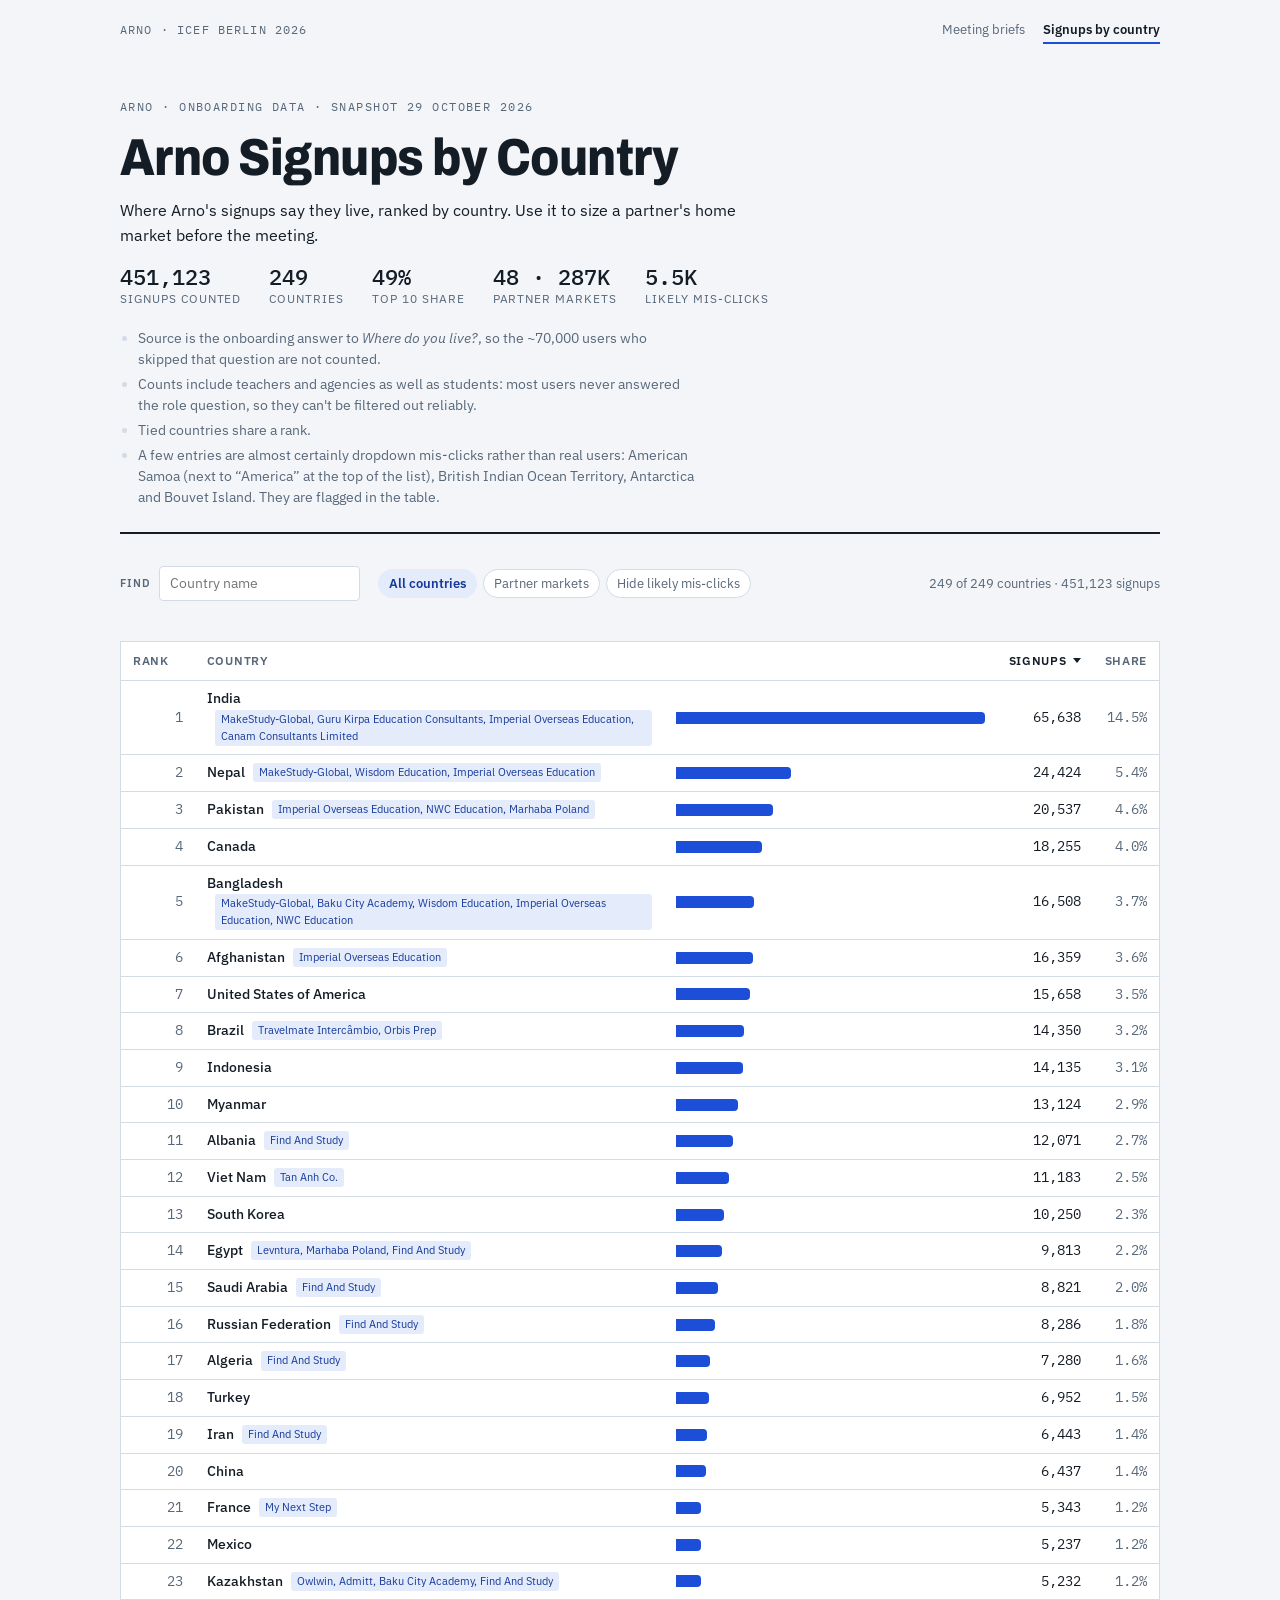
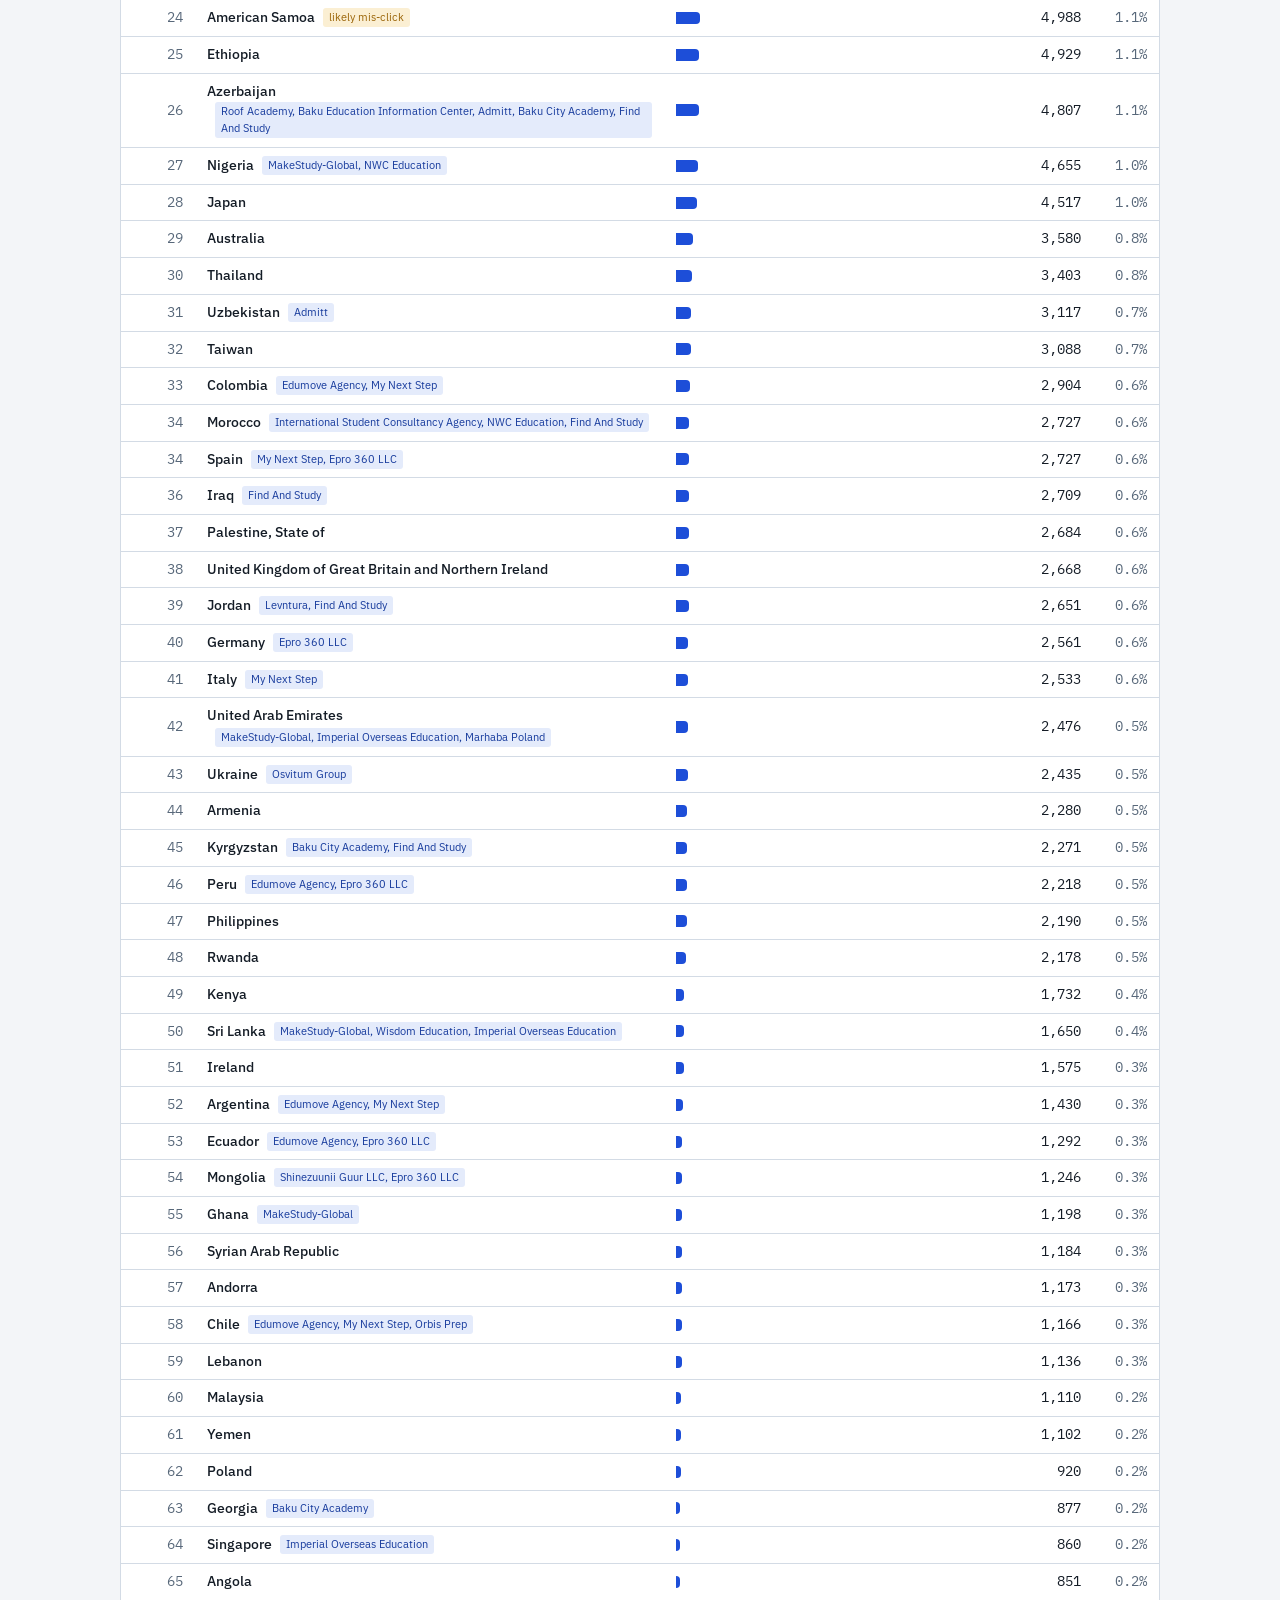
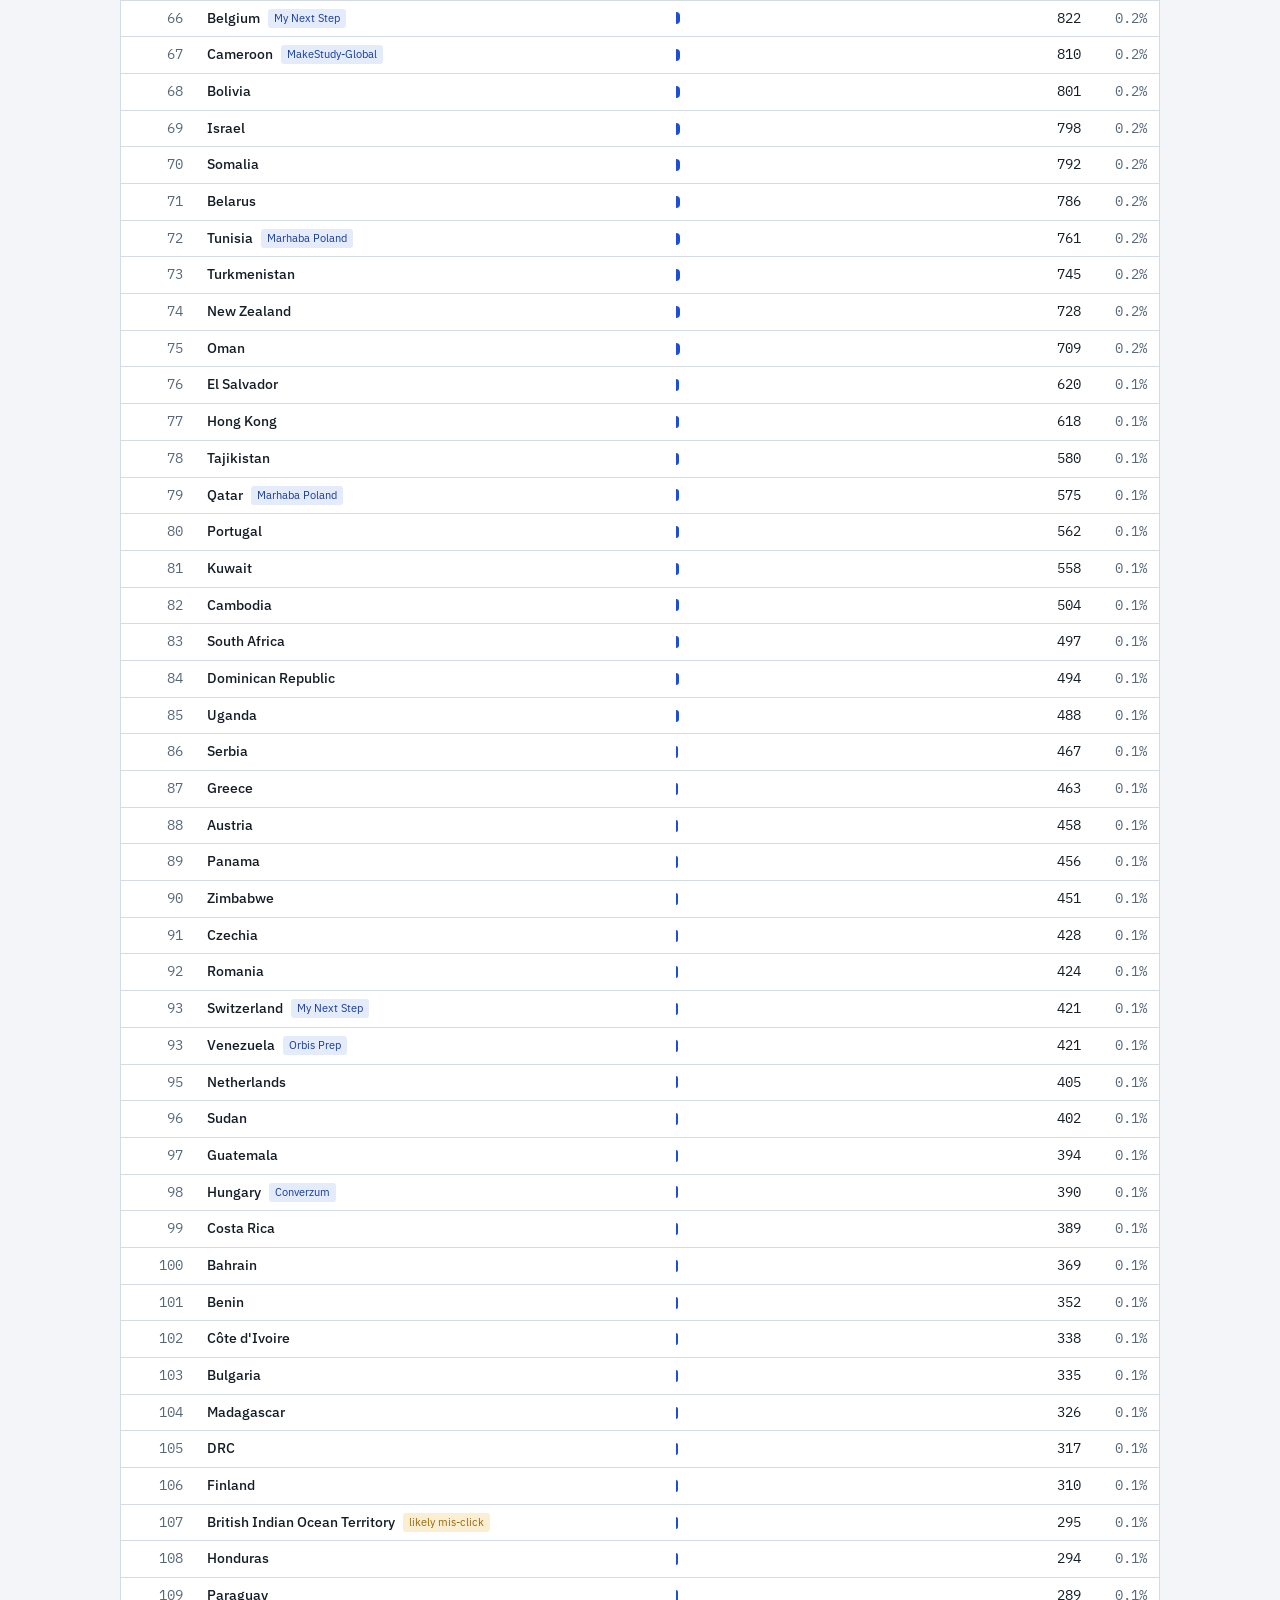
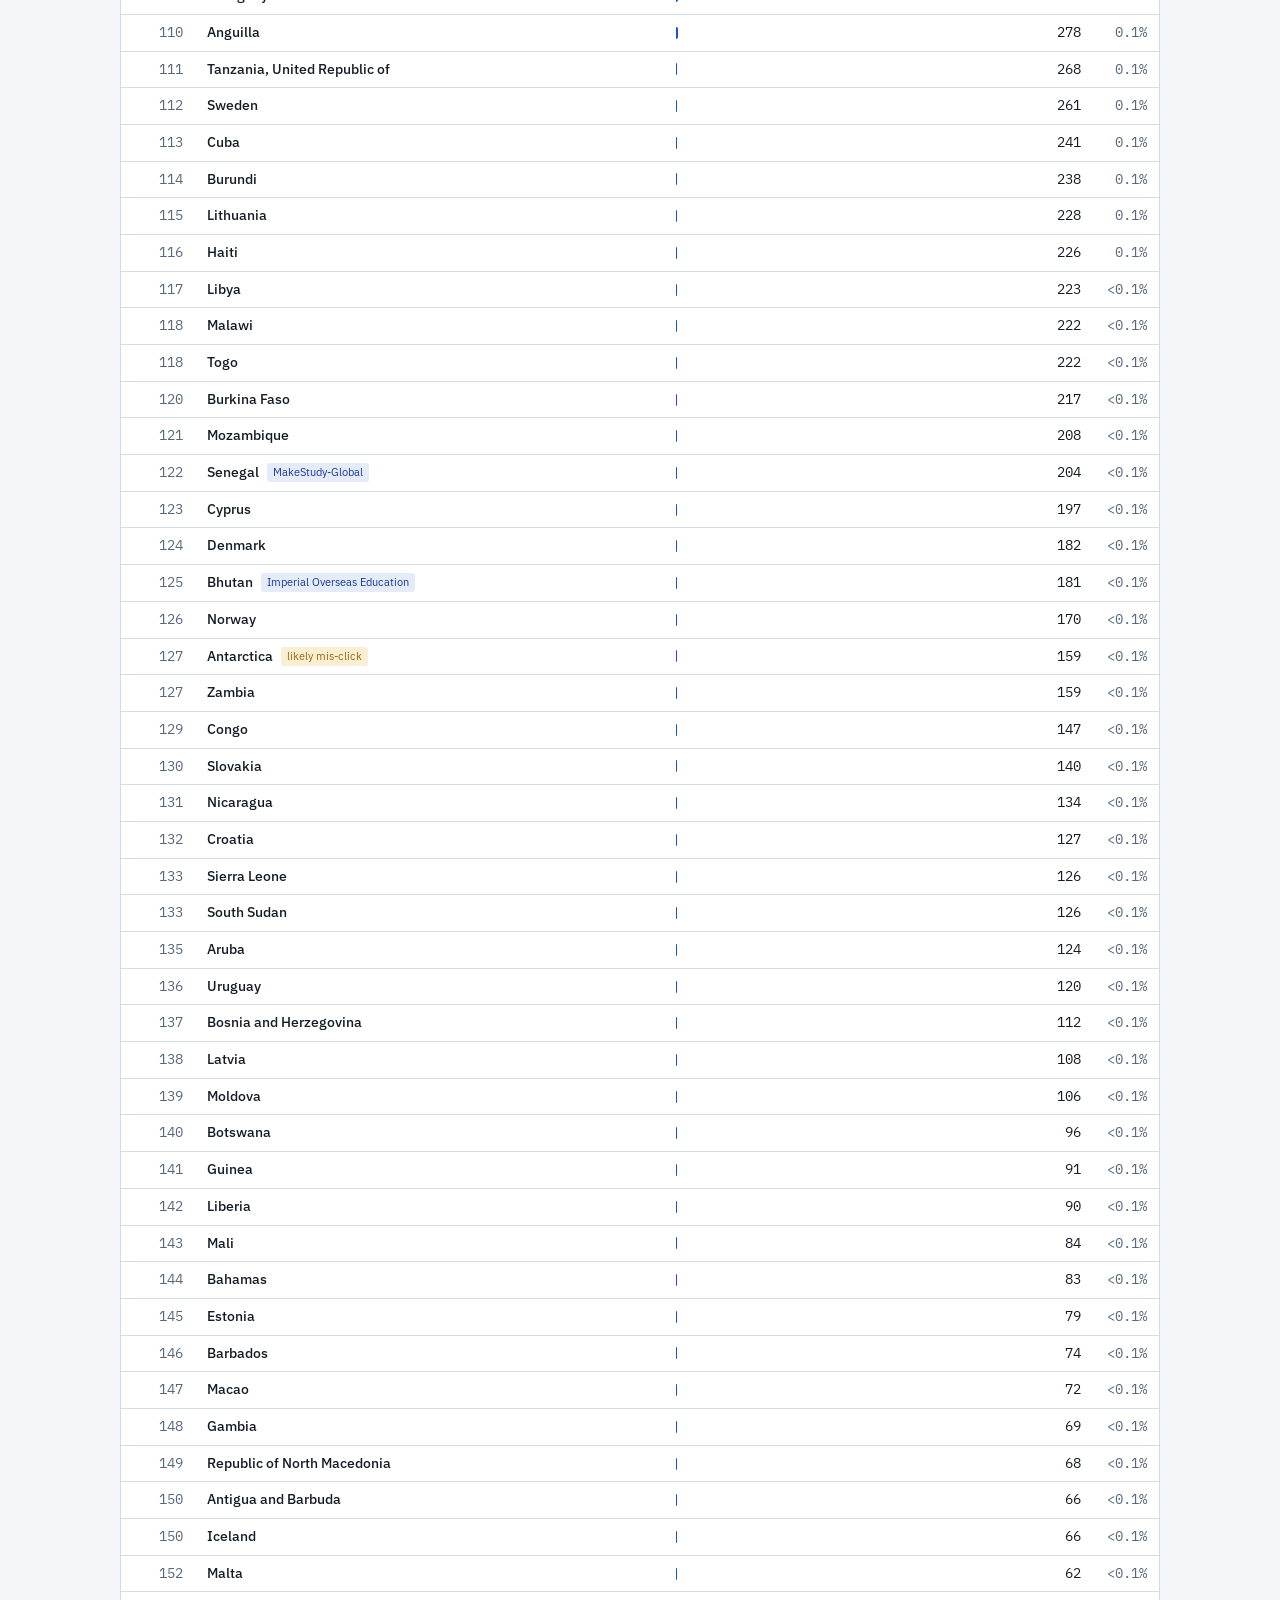
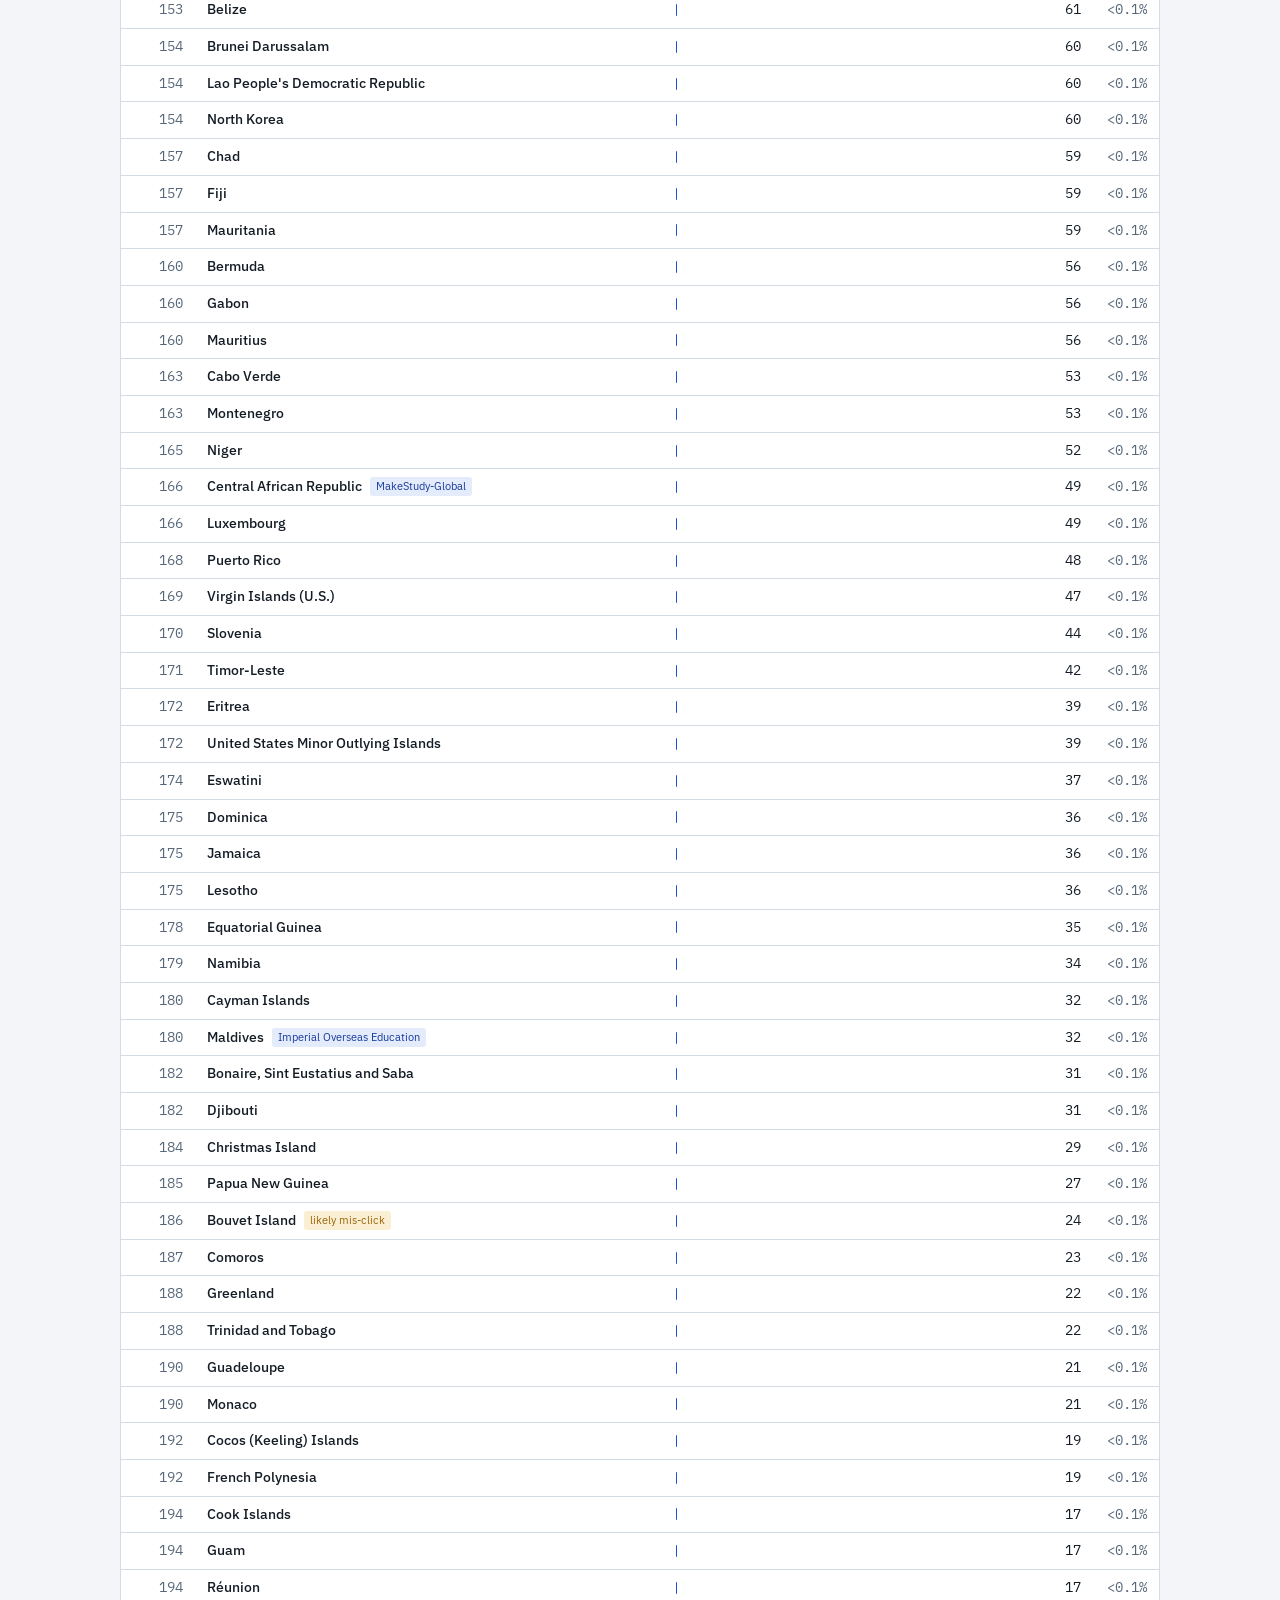
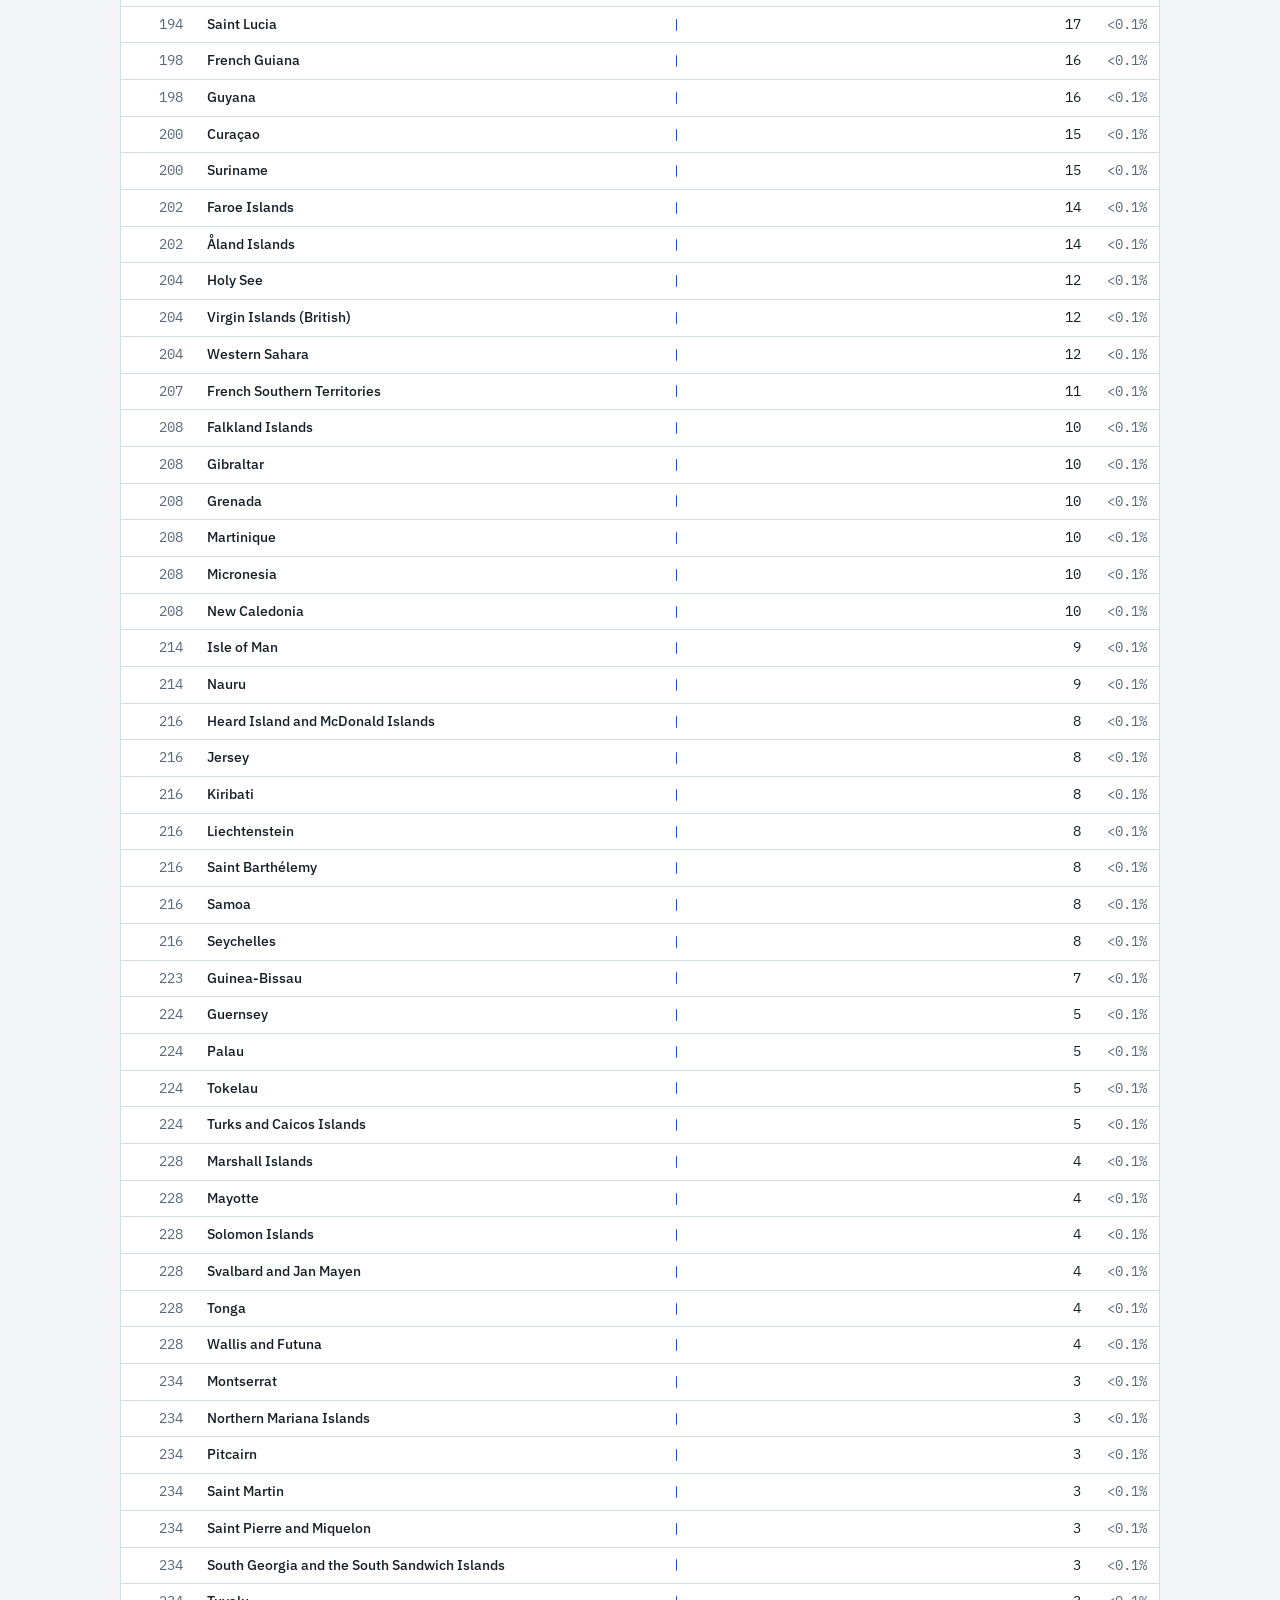
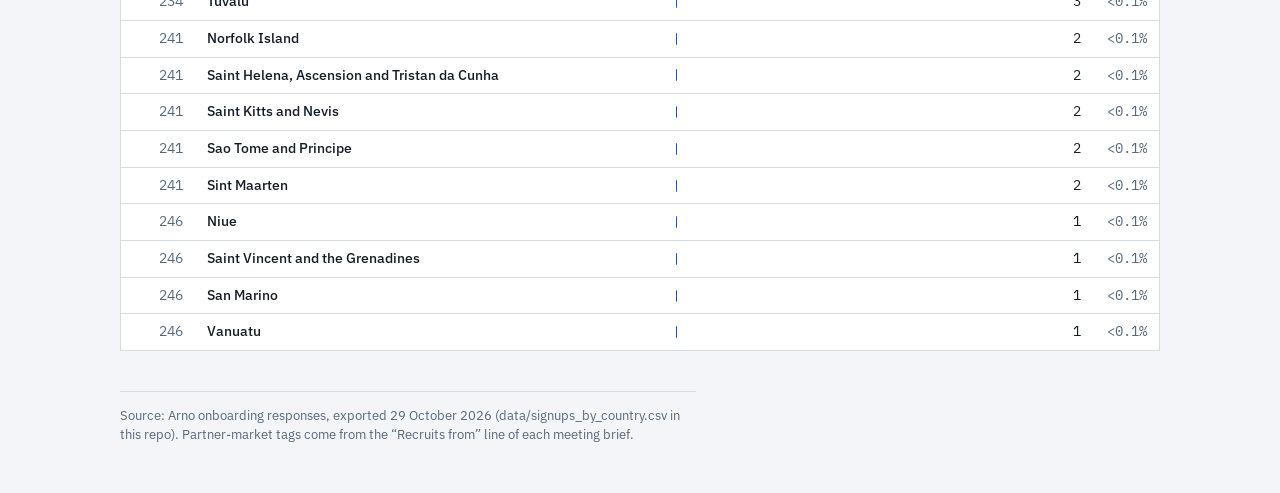
==== commit edbea55d: "Schedule update 1 Nov: six new Tuesday meetings, two dropped Co-Authored-By: Claude Fable 5.1 <norep" ====
--- a/signups.html
+++ b/signups.html
@@ -229,6 +229,9 @@
   .tag { display: block; margin: 3px 0 0; width: max-content; max-width: 100%; }
 }
 
+.changes { margin: 0; max-width: 72ch; font-size: 13.5px; padding: 8px 12px; background: var(--accent-soft); border-radius: 4px; color: var(--fg); }
+.changes .lbl { color: var(--accent-ink); }
+
 </style>
 </head>
 <body>
@@ -239,7 +242,7 @@
   <h1>Arno Signups by Country</h1>
   <p class="lede">Where Arno's signups say they live, ranked by country. Use it to size a partner's home market before the meeting.</p>
   <div class="stats">
-    <div class="stat"><div class="v mono">451,123</div><div class="k">Signups counted</div></div><div class="stat"><div class="v mono">249</div><div class="k">Countries</div></div><div class="stat"><div class="v mono">49%</div><div class="k">Top 10 share</div></div><div class="stat"><div class="v mono">43 · 262K</div><div class="k">Partner markets</div></div><div class="stat"><div class="v mono">5.5K</div><div class="k">Likely mis-clicks</div></div>
+    <div class="stat"><div class="v mono">451,123</div><div class="k">Signups counted</div></div><div class="stat"><div class="v mono">249</div><div class="k">Countries</div></div><div class="stat"><div class="v mono">49%</div><div class="k">Top 10 share</div></div><div class="stat"><div class="v mono">48 · 287K</div><div class="k">Partner markets</div></div><div class="stat"><div class="v mono">5.5K</div><div class="k">Likely mis-clicks</div></div>
   </div>
   <ul class="notes"><li>Source is the onboarding answer to <em>Where do you live?</em>, so the ~70,000 users who skipped that question are not counted.</li><li>Counts include teachers and agencies as well as students: most users never answered the role question, so they can't be filtered out reliably.</li><li>Tied countries share a rank.</li><li>A few entries are almost certainly dropdown mis-clicks rather than real users: American Samoa (next to “America” at the top of the list), British Indian Ocean Territory, Antarctica and Bouvet Island. They are flagged in the table.</li></ul>
 </header>
@@ -263,7 +266,7 @@
     <th class="num"><button class="sort is-on" data-key="signups" data-dir="desc" id="s-signups">Signups</button></th>
     <th class="share">Share</th>
   </tr></thead>
-  <tbody><tr data-country="india" data-signups="65638" data-rank="1" data-partner="1" data-misclick="0"><td class="rank mono">1</td><td class="country"><span class="name">India</span><span class="tag partners" title="ICEF meeting partners recruiting here"><a href="index.html#makestudy">MakeStudy-Global</a>, <a href="index.html#gostudyfree">Go Study Free</a></span></td><td class="bar"><div class="track" title="India: 65,638 signups (14.5%)"><div class="fill" style="width:100.00%"></div></div></td><td class="num mono">65,638</td><td class="share mono">14.5%</td></tr><tr data-country="nepal" data-signups="24424" data-rank="2" data-partner="1" data-misclick="0"><td class="rank mono">2</td><td class="country"><span class="name">Nepal</span><span class="tag partners" title="ICEF meeting partners recruiting here"><a href="index.html#makestudy">MakeStudy-Global</a>, <a href="index.html#gostudyfree">Go Study Free</a></span></td><td class="bar"><div class="track" title="Nepal: 24,424 signups (5.4%)"><div class="fill" style="width:37.21%"></div></div></td><td class="num mono">24,424</td><td class="share mono">5.4%</td></tr><tr data-country="pakistan" data-signups="20537" data-rank="3" data-partner="0" data-misclick="0"><td class="rank mono">3</td><td class="country"><span class="name">Pakistan</span></td><td class="bar"><div class="track" title="Pakistan: 20,537 signups (4.6%)"><div class="fill" style="width:31.29%"></div></div></td><td class="num mono">20,537</td><td class="share mono">4.6%</td></tr><tr data-country="canada" data-signups="18255" data-rank="4" data-partner="0" data-misclick="0"><td class="rank mono">4</td><td class="country"><span class="name">Canada</span></td><td class="bar"><div class="track" title="Canada: 18,255 signups (4.0%)"><div class="fill" style="width:27.81%"></div></div></td><td class="num mono">18,255</td><td class="share mono">4.0%</td></tr><tr data-country="bangladesh" data-signups="16508" data-rank="5" data-partner="1" data-misclick="0"><td class="rank mono">5</td><td class="country"><span class="name">Bangladesh</span><span class="tag partners" title="ICEF meeting partners recruiting here"><a href="index.html#makestudy">MakeStudy-Global</a>, <a href="index.html#gostudyfree">Go Study Free</a>, <a href="index.html#bca">Baku City Academy</a></span></td><td class="bar"><div class="track" title="Bangladesh: 16,508 signups (3.7%)"><div class="fill" style="width:25.15%"></div></div></td><td class="num mono">16,508</td><td class="share mono">3.7%</td></tr><tr data-country="afghanistan" data-signups="16359" data-rank="6" data-partner="0" data-misclick="0"><td class="rank mono">6</td><td class="country"><span class="name">Afghanistan</span></td><td class="bar"><div class="track" title="Afghanistan: 16,359 signups (3.6%)"><div class="fill" style="width:24.92%"></div></div></td><td class="num mono">16,359</td><td class="share mono">3.6%</td></tr><tr data-country="united states of america" data-signups="15658" data-rank="7" data-partner="0" data-misclick="0"><td class="rank mono">7</td><td class="country"><span class="name">United States of America</span></td><td class="bar"><div class="track" title="United States of America: 15,658 signups (3.5%)"><div class="fill" style="width:23.86%"></div></div></td><td class="num mono">15,658</td><td class="share mono">3.5%</td></tr><tr data-country="brazil" data-signups="14350" data-rank="8" data-partner="1" data-misclick="0"><td class="rank mono">8</td><td class="country"><span class="name">Brazil</span><span class="tag partners" title="ICEF meeting partners recruiting here"><a href="index.html#travelmate">Travelmate Intercâmbio</a>, <a href="index.html#orbis">Orbis Prep</a></span></td><td class="bar"><div class="track" title="Brazil: 14,350 signups (3.2%)"><div class="fill" style="width:21.86%"></div></div></td><td class="num mono">14,350</td><td class="share mono">3.2%</td></tr><tr data-country="indonesia" data-signups="14135" data-rank="9" data-partner="1" data-misclick="0"><td class="rank mono">9</td><td class="country"><span class="name">Indonesia</span><span class="tag partners" title="ICEF meeting partners recruiting here"><a href="index.html#gostudyfree">Go Study Free</a></span></td><td class="bar"><div class="track" title="Indonesia: 14,135 signups (3.1%)"><div class="fill" style="width:21.53%"></div></div></td><td class="num mono">14,135</td><td class="share mono">3.1%</td></tr><tr data-country="myanmar" data-signups="13124" data-rank="10" data-partner="0" data-misclick="0"><td class="rank mono">10</td><td class="country"><span class="name">Myanmar</span></td><td class="bar"><div class="track" title="Myanmar: 13,124 signups (2.9%)"><div class="fill" style="width:19.99%"></div></div></td><td class="num mono">13,124</td><td class="share mono">2.9%</td></tr><tr data-country="albania" data-signups="12071" data-rank="11" data-partner="1" data-misclick="0"><td class="rank mono">11</td><td class="country"><span class="name">Albania</span><span class="tag partners" title="ICEF meeting partners recruiting here"><a href="index.html#findandstudy">Find And Study</a></span></td><td class="bar"><div class="track" title="Albania: 12,071 signups (2.7%)"><div class="fill" style="width:18.39%"></div></div></td><td class="num mono">12,071</td><td class="share mono">2.7%</td></tr><tr data-country="viet nam" data-signups="11183" data-rank="12" data-partner="1" data-misclick="0"><td class="rank mono">12</td><td class="country"><span class="name">Viet Nam</span><span class="tag partners" title="ICEF meeting partners recruiting here"><a href="index.html#gostudyfree">Go Study Free</a>, <a href="index.html#tananh">Tan Anh Co.</a></span></td><td class="bar"><div class="track" title="Viet Nam: 11,183 signups (2.5%)"><div class="fill" style="width:17.04%"></div></div></td><td class="num mono">11,183</td><td class="share mono">2.5%</td></tr><tr data-country="south korea" data-signups="10250" data-rank="13" data-partner="0" data-misclick="0"><td class="rank mono">13</td><td class="country"><span class="name">South Korea</span></td><td class="bar"><div class="track" title="South Korea: 10,250 signups (2.3%)"><div class="fill" style="width:15.62%"></div></div></td><td class="num mono">10,250</td><td class="share mono">2.3%</td></tr><tr data-country="egypt" data-signups="9813" data-rank="14" data-partner="1" data-misclick="0"><td class="rank mono">14</td><td class="country"><span class="name">Egypt</span><span class="tag partners" title="ICEF meeting partners recruiting here"><a href="index.html#levntura">Levntura</a>, <a href="index.html#findandstudy">Find And Study</a></span></td><td class="bar"><div class="track" title="Egypt: 9,813 signups (2.2%)"><div class="fill" style="width:14.95%"></div></div></td><td class="num mono">9,813</td><td class="share mono">2.2%</td></tr><tr data-country="saudi arabia" data-signups="8821" data-rank="15" data-partner="1" data-misclick="0"><td class="rank mono">15</td><td class="country"><span class="name">Saudi Arabia</span><span class="tag partners" title="ICEF meeting partners recruiting here"><a href="index.html#findandstudy">Find And Study</a></span></td><td class="bar"><div class="track" title="Saudi Arabia: 8,821 signups (2.0%)"><div class="fill" style="width:13.44%"></div></div></td><td class="num mono">8,821</td><td class="share mono">2.0%</td></tr><tr data-country="russian federation" data-signups="8286" data-rank="16" data-partner="1" data-misclick="0"><td class="rank mono">16</td><td class="country"><span class="name">Russian Federation</span><span class="tag partners" title="ICEF meeting partners recruiting here"><a href="index.html#findandstudy">Find And Study</a></span></td><td class="bar"><div class="track" title="Russian Federation: 8,286 signups (1.8%)"><div class="fill" style="width:12.62%"></div></div></td><td class="num mono">8,286</td><td class="share mono">1.8%</td></tr><tr data-country="algeria" data-signups="7280" data-rank="17" data-partner="1" data-misclick="0"><td class="rank mono">17</td><td class="country"><span class="name">Algeria</span><span class="tag partners" title="ICEF meeting partners recruiting here"><a href="index.html#findandstudy">Find And Study</a></span></td><td class="bar"><div class="track" title="Algeria: 7,280 signups (1.6%)"><div class="fill" style="width:11.09%"></div></div></td><td class="num mono">7,280</td><td class="share mono">1.6%</td></tr><tr data-country="turkey" data-signups="6952" data-rank="18" data-partner="0" data-misclick="0"><td class="rank mono">18</td><td class="country"><span class="name">Turkey</span></td><td class="bar"><div class="track" title="Turkey: 6,952 signups (1.5%)"><div class="fill" style="width:10.59%"></div></div></td><td class="num mono">6,952</td><td class="share mono">1.5%</td></tr><tr data-country="iran" data-signups="6443" data-rank="19" data-partner="1" data-misclick="0"><td class="rank mono">19</td><td class="country"><span class="name">Iran</span><span class="tag partners" title="ICEF meeting partners recruiting here"><a href="index.html#findandstudy">Find And Study</a></span></td><td class="bar"><div class="track" title="Iran: 6,443 signups (1.4%)"><div class="fill" style="width:9.82%"></div></div></td><td class="num mono">6,443</td><td class="share mono">1.4%</td></tr><tr data-country="china" data-signups="6437" data-rank="20" data-partner="0" data-misclick="0"><td class="rank mono">20</td><td class="country"><span class="name">China</span></td><td class="bar"><div class="track" title="China: 6,437 signups (1.4%)"><div class="fill" style="width:9.81%"></div></div></td><td class="num mono">6,437</td><td class="share mono">1.4%</td></tr><tr data-country="france" data-signups="5343" data-rank="21" data-partner="1" data-misclick="0"><td class="rank mono">21</td><td class="country"><span class="name">France</span><span class="tag partners" title="ICEF meeting partners recruiting here"><a href="index.html#mynextstep">My Next Step</a></span></td><td class="bar"><div class="track" title="France: 5,343 signups (1.2%)"><div class="fill" style="width:8.14%"></div></div></td><td class="num mono">5,343</td><td class="share mono">1.2%</td></tr><tr data-country="mexico" data-signups="5237" data-rank="22" data-partner="0" data-misclick="0"><td class="rank mono">22</td><td class="country"><span class="name">Mexico</span></td><td class="bar"><div class="track" title="Mexico: 5,237 signups (1.2%)"><div class="fill" style="width:7.98%"></div></div></td><td class="num mono">5,237</td><td class="share mono">1.2%</td></tr><tr data-country="kazakhstan" data-signups="5232" data-rank="23" data-partner="1" data-misclick="0"><td class="rank mono">23</td><td class="country"><span class="name">Kazakhstan</span><span class="tag partners" title="ICEF meeting partners recruiting here"><a href="index.html#owlwin">Owlwin</a>, <a href="index.html#admitt">Admitt</a>, <a href="index.html#bca">Baku City Academy</a>, <a href="index.html#findandstudy">Find And Study</a></span></td><td class="bar"><div class="track" title="Kazakhstan: 5,232 signups (1.2%)"><div class="fill" style="width:7.97%"></div></div></td><td class="num mono">5,232</td><td class="share mono">1.2%</td></tr><tr data-country="american samoa" data-signups="4988" data-rank="24" data-partner="0" data-misclick="1"><td class="rank mono">24</td><td class="country"><span class="name">American Samoa</span><span class="tag warn">likely mis-click</span></td><td class="bar"><div class="track" title="American Samoa: 4,988 signups (1.1%)"><div class="fill" style="width:7.60%"></div></div></td><td class="num mono">4,988</td><td class="share mono">1.1%</td></tr><tr data-country="ethiopia" data-signups="4929" data-rank="25" data-partner="0" data-misclick="0"><td class="rank mono">25</td><td class="country"><span class="name">Ethiopia</span></td><td class="bar"><div class="track" title="Ethiopia: 4,929 signups (1.1%)"><div class="fill" style="width:7.51%"></div></div></td><td class="num mono">4,929</td><td class="share mono">1.1%</td></tr><tr data-country="azerbaijan" data-signups="4807" data-rank="26" data-partner="1" data-misclick="0"><td class="rank mono">26</td><td class="country"><span class="name">Azerbaijan</span><span class="tag partners" title="ICEF meeting partners recruiting here"><a href="index.html#roof">Roof Academy</a>, <a href="index.html#beic">Baku Education Information Center</a>, <a href="index.html#admitt">Admitt</a>, <a href="index.html#studylab">StudyLab Education Center</a>, <a href="index.html#bca">Baku City Academy</a>, <a href="index.html#findandstudy">Find And Study</a></span></td><td class="bar"><div class="track" title="Azerbaijan: 4,807 signups (1.1%)"><div class="fill" style="width:7.32%"></div></div></td><td class="num mono">4,807</td><td class="share mono">1.1%</td></tr><tr data-country="nigeria" data-signups="4655" data-rank="27" data-partner="1" data-misclick="0"><td class="rank mono">27</td><td class="country"><span class="name">Nigeria</span><span class="tag partners" title="ICEF meeting partners recruiting here"><a href="index.html#makestudy">MakeStudy-Global</a></span></td><td class="bar"><div class="track" title="Nigeria: 4,655 signups (1.0%)"><div class="fill" style="width:7.09%"></div></div></td><td class="num mono">4,655</td><td class="share mono">1.0%</td></tr><tr data-country="japan" data-signups="4517" data-rank="28" data-partner="0" data-misclick="0"><td class="rank mono">28</td><td class="country"><span class="name">Japan</span></td><td class="bar"><div class="track" title="Japan: 4,517 signups (1.0%)"><div class="fill" style="width:6.88%"></div></div></td><td class="num mono">4,517</td><td class="share mono">1.0%</td></tr><tr data-country="australia" data-signups="3580" data-rank="29" data-partner="0" data-misclick="0"><td class="rank mono">29</td><td class="country"><span class="name">Australia</span></td><td class="bar"><div class="track" title="Australia: 3,580 signups (0.8%)"><div class="fill" style="width:5.45%"></div></div></td><td class="num mono">3,580</td><td class="share mono">0.8%</td></tr><tr data-country="thailand" data-signups="3403" data-rank="30" data-partner="0" data-misclick="0"><td class="rank mono">30</td><td class="country"><span class="name">Thailand</span></td><td class="bar"><div class="track" title="Thailand: 3,403 signups (0.8%)"><div class="fill" style="width:5.18%"></div></div></td><td class="num mono">3,403</td><td class="share mono">0.8%</td></tr><tr data-country="uzbekistan" data-signups="3117" data-rank="31" data-partner="1" data-misclick="0"><td class="rank mono">31</td><td class="country"><span class="name">Uzbekistan</span><span class="tag partners" title="ICEF meeting partners recruiting here"><a href="index.html#admitt">Admitt</a></span></td><td class="bar"><div class="track" title="Uzbekistan: 3,117 signups (0.7%)"><div class="fill" style="width:4.75%"></div></div></td><td class="num mono">3,117</td><td class="share mono">0.7%</td></tr><tr data-country="taiwan" data-signups="3088" data-rank="32" data-partner="0" data-misclick="0"><td class="rank mono">32</td><td class="country"><span class="name">Taiwan</span></td><td class="bar"><div class="track" title="Taiwan: 3,088 signups (0.7%)"><div class="fill" style="width:4.70%"></div></div></td><td class="num mono">3,088</td><td class="share mono">0.7%</td></tr><tr data-country="colombia" data-signups="2904" data-rank="33" data-partner="1" data-misclick="0"><td class="rank mono">33</td><td class="country"><span class="name">Colombia</span><span class="tag partners" title="ICEF meeting partners recruiting here"><a href="index.html#edumove">Edumove Agency</a>, <a href="index.html#mynextstep">My Next Step</a></span></td><td class="bar"><div class="track" title="Colombia: 2,904 signups (0.6%)"><div class="fill" style="width:4.42%"></div></div></td><td class="num mono">2,904</td><td class="share mono">0.6%</td></tr><tr data-country="morocco" data-signups="2727" data-rank="34" data-partner="1" data-misclick="0"><td class="rank mono">34</td><td class="country"><span class="name">Morocco</span><span class="tag partners" title="ICEF meeting partners recruiting here"><a href="index.html#isca">International Student Consultancy Agency</a>, <a href="index.html#findandstudy">Find And Study</a></span></td><td class="bar"><div class="track" title="Morocco: 2,727 signups (0.6%)"><div class="fill" style="width:4.15%"></div></div></td><td class="num mono">2,727</td><td class="share mono">0.6%</td></tr><tr data-country="spain" data-signups="2727" data-rank="34" data-partner="1" data-misclick="0"><td class="rank mono">34</td><td class="country"><span class="name">Spain</span><span class="tag partners" title="ICEF meeting partners recruiting here"><a href="index.html#mynextstep">My Next Step</a>, <a href="index.html#epro360">Epro 360 LLC</a></span></td><td class="bar"><div class="track" title="Spain: 2,727 signups (0.6%)"><div class="fill" style="width:4.15%"></div></div></td><td class="num mono">2,727</td><td class="share mono">0.6%</td></tr><tr data-country="iraq" data-signups="2709" data-rank="36" data-partner="1" data-misclick="0"><td class="rank mono">36</td><td class="country"><span class="name">Iraq</span><span class="tag partners" title="ICEF meeting partners recruiting here"><a href="index.html#findandstudy">Find And Study</a></span></td><td class="bar"><div class="track" title="Iraq: 2,709 signups (0.6%)"><div class="fill" style="width:4.13%"></div></div></td><td class="num mono">2,709</td><td class="share mono">0.6%</td></tr><tr data-country="palestine, state of" data-signups="2684" data-rank="37" data-partner="0" data-misclick="0"><td class="rank mono">37</td><td class="country"><span class="name">Palestine, State of</span></td><td class="bar"><div class="track" title="Palestine, State of: 2,684 signups (0.6%)"><div class="fill" style="width:4.09%"></div></div></td><td class="num mono">2,684</td><td class="share mono">0.6%</td></tr><tr data-country="united kingdom of great britain and northern ireland" data-signups="2668" data-rank="38" data-partner="0" data-misclick="0"><td class="rank mono">38</td><td class="country"><span class="name">United Kingdom of Great Britain and Northern Ireland</span></td><td class="bar"><div class="track" title="United Kingdom of Great Britain and Northern Ireland: 2,668 signups (0.6%)"><div class="fill" style="width:4.06%"></div></div></td><td class="num mono">2,668</td><td class="share mono">0.6%</td></tr><tr data-country="jordan" data-signups="2651" data-rank="39" data-partner="1" data-misclick="0"><td class="rank mono">39</td><td class="country"><span class="name">Jordan</span><span class="tag partners" title="ICEF meeting partners recruiting here"><a href="index.html#levntura">Levntura</a>, <a href="index.html#findandstudy">Find And Study</a></span></td><td class="bar"><div class="track" title="Jordan: 2,651 signups (0.6%)"><div class="fill" style="width:4.04%"></div></div></td><td class="num mono">2,651</td><td class="share mono">0.6%</td></tr><tr data-country="germany" data-signups="2561" data-rank="40" data-partner="1" data-misclick="0"><td class="rank mono">40</td><td class="country"><span class="name">Germany</span><span class="tag partners" title="ICEF meeting partners recruiting here"><a href="index.html#epro360">Epro 360 LLC</a></span></td><td class="bar"><div class="track" title="Germany: 2,561 signups (0.6%)"><div class="fill" style="width:3.90%"></div></div></td><td class="num mono">2,561</td><td class="share mono">0.6%</td></tr><tr data-country="italy" data-signups="2533" data-rank="41" data-partner="1" data-misclick="0"><td class="rank mono">41</td><td class="country"><span class="name">Italy</span><span class="tag partners" title="ICEF meeting partners recruiting here"><a href="index.html#mynextstep">My Next Step</a></span></td><td class="bar"><div class="track" title="Italy: 2,533 signups (0.6%)"><div class="fill" style="width:3.86%"></div></div></td><td class="num mono">2,533</td><td class="share mono">0.6%</td></tr><tr data-country="united arab emirates" data-signups="2476" data-rank="42" data-partner="1" data-misclick="0"><td class="rank mono">42</td><td class="country"><span class="name">United Arab Emirates</span><span class="tag partners" title="ICEF meeting partners recruiting here"><a href="index.html#makestudy">MakeStudy-Global</a></span></td><td class="bar"><div class="track" title="United Arab Emirates: 2,476 signups (0.5%)"><div class="fill" style="width:3.77%"></div></div></td><td class="num mono">2,476</td><td class="share mono">0.5%</td></tr><tr data-country="ukraine" data-signups="2435" data-rank="43" data-partner="1" data-misclick="0"><td class="rank mono">43</td><td class="country"><span class="name">Ukraine</span><span class="tag partners" title="ICEF meeting partners recruiting here"><a href="index.html#osvitum">Osvitum Group</a></span></td><td class="bar"><div class="track" title="Ukraine: 2,435 signups (0.5%)"><div class="fill" style="width:3.71%"></div></div></td><td class="num mono">2,435</td><td class="share mono">0.5%</td></tr><tr data-country="armenia" data-signups="2280" data-rank="44" data-partner="0" data-misclick="0"><td class="rank mono">44</td><td class="country"><span class="name">Armenia</span></td><td class="bar"><div class="track" title="Armenia: 2,280 signups (0.5%)"><div class="fill" style="width:3.47%"></div></div></td><td class="num mono">2,280</td><td class="share mono">0.5%</td></tr><tr data-country="kyrgyzstan" data-signups="2271" data-rank="45" data-partner="1" data-misclick="0"><td class="rank mono">45</td><td class="country"><span class="name">Kyrgyzstan</span><span class="tag partners" title="ICEF meeting partners recruiting here"><a href="index.html#bca">Baku City Academy</a>, <a href="index.html#findandstudy">Find And Study</a></span></td><td class="bar"><div class="track" title="Kyrgyzstan: 2,271 signups (0.5%)"><div class="fill" style="width:3.46%"></div></div></td><td class="num mono">2,271</td><td class="share mono">0.5%</td></tr><tr data-country="peru" data-signups="2218" data-rank="46" data-partner="1" data-misclick="0"><td class="rank mono">46</td><td class="country"><span class="name">Peru</span><span class="tag partners" title="ICEF meeting partners recruiting here"><a href="index.html#edumove">Edumove Agency</a>, <a href="index.html#epro360">Epro 360 LLC</a></span></td><td class="bar"><div class="track" title="Peru: 2,218 signups (0.5%)"><div class="fill" style="width:3.38%"></div></div></td><td class="num mono">2,218</td><td class="share mono">0.5%</td></tr><tr data-country="philippines" data-signups="2190" data-rank="47" data-partner="0" data-misclick="0"><td class="rank mono">47</td><td class="country"><span class="name">Philippines</span></td><td class="bar"><div class="track" title="Philippines: 2,190 signups (0.5%)"><div class="fill" style="width:3.34%"></div></div></td><td class="num mono">2,190</td><td class="share mono">0.5%</td></tr><tr data-country="rwanda" data-signups="2178" data-rank="48" data-partner="0" data-misclick="0"><td class="rank mono">48</td><td class="country"><span class="name">Rwanda</span></td><td class="bar"><div class="track" title="Rwanda: 2,178 signups (0.5%)"><div class="fill" style="width:3.32%"></div></div></td><td class="num mono">2,178</td><td class="share mono">0.5%</td></tr><tr data-country="kenya" data-signups="1732" data-rank="49" data-partner="0" data-misclick="0"><td class="rank mono">49</td><td class="country"><span class="name">Kenya</span></td><td class="bar"><div class="track" title="Kenya: 1,732 signups (0.4%)"><div class="fill" style="width:2.64%"></div></div></td><td class="num mono">1,732</td><td class="share mono">0.4%</td></tr><tr data-country="sri lanka" data-signups="1650" data-rank="50" data-partner="1" data-misclick="0"><td class="rank mono">50</td><td class="country"><span class="name">Sri Lanka</span><span class="tag partners" title="ICEF meeting partners recruiting here"><a href="index.html#makestudy">MakeStudy-Global</a>, <a href="index.html#gostudyfree">Go Study Free</a></span></td><td class="bar"><div class="track" title="Sri Lanka: 1,650 signups (0.4%)"><div class="fill" style="width:2.51%"></div></div></td><td class="num mono">1,650</td><td class="share mono">0.4%</td></tr><tr data-country="ireland" data-signups="1575" data-rank="51" data-partner="0" data-misclick="0"><td class="rank mono">51</td><td class="country"><span class="name">Ireland</span></td><td class="bar"><div class="track" title="Ireland: 1,575 signups (0.3%)"><div class="fill" style="width:2.40%"></div></div></td><td class="num mono">1,575</td><td class="share mono">0.3%</td></tr><tr data-country="argentina" data-signups="1430" data-rank="52" data-partner="1" data-misclick="0"><td class="rank mono">52</td><td class="country"><span class="name">Argentina</span><span class="tag partners" title="ICEF meeting partners recruiting here"><a href="index.html#edumove">Edumove Agency</a>, <a href="index.html#mynextstep">My Next Step</a></span></td><td class="bar"><div class="track" title="Argentina: 1,430 signups (0.3%)"><div class="fill" style="width:2.18%"></div></div></td><td class="num mono">1,430</td><td class="share mono">0.3%</td></tr><tr data-country="ecuador" data-signups="1292" data-rank="53" data-partner="1" data-misclick="0"><td class="rank mono">53</td><td class="country"><span class="name">Ecuador</span><span class="tag partners" title="ICEF meeting partners recruiting here"><a href="index.html#edumove">Edumove Agency</a>, <a href="index.html#epro360">Epro 360 LLC</a></span></td><td class="bar"><div class="track" title="Ecuador: 1,292 signups (0.3%)"><div class="fill" style="width:1.97%"></div></div></td><td class="num mono">1,292</td><td class="share mono">0.3%</td></tr><tr data-country="mongolia" data-signups="1246" data-rank="54" data-partner="1" data-misclick="0"><td class="rank mono">54</td><td class="country"><span class="name">Mongolia</span><span class="tag partners" title="ICEF meeting partners recruiting here"><a href="index.html#ncb">Shinezuunii Guur LLC</a>, <a href="index.html#epro360">Epro 360 LLC</a></span></td><td class="bar"><div class="track" title="Mongolia: 1,246 signups (0.3%)"><div class="fill" style="width:1.90%"></div></div></td><td class="num mono">1,246</td><td class="share mono">0.3%</td></tr><tr data-country="ghana" data-signups="1198" data-rank="55" data-partner="1" data-misclick="0"><td class="rank mono">55</td><td class="country"><span class="name">Ghana</span><span class="tag partners" title="ICEF meeting partners recruiting here"><a href="index.html#makestudy">MakeStudy-Global</a></span></td><td class="bar"><div class="track" title="Ghana: 1,198 signups (0.3%)"><div class="fill" style="width:1.83%"></div></div></td><td class="num mono">1,198</td><td class="share mono">0.3%</td></tr><tr data-country="syrian arab republic" data-signups="1184" data-rank="56" data-partner="0" data-misclick="0"><td class="rank mono">56</td><td class="country"><span class="name">Syrian Arab Republic</span></td><td class="bar"><div class="track" title="Syrian Arab Republic: 1,184 signups (0.3%)"><div class="fill" style="width:1.80%"></div></div></td><td class="num mono">1,184</td><td class="share mono">0.3%</td></tr><tr data-country="andorra" data-signups="1173" data-rank="57" data-partner="0" data-misclick="0"><td class="rank mono">57</td><td class="country"><span class="name">Andorra</span></td><td class="bar"><div class="track" title="Andorra: 1,173 signups (0.3%)"><div class="fill" style="width:1.79%"></div></div></td><td class="num mono">1,173</td><td class="share mono">0.3%</td></tr><tr data-country="chile" data-signups="1166" data-rank="58" data-partner="1" data-misclick="0"><td class="rank mono">58</td><td class="country"><span class="name">Chile</span><span class="tag partners" title="ICEF meeting partners recruiting here"><a href="index.html#edumove">Edumove Agency</a>, <a href="index.html#mynextstep">My Next Step</a>, <a href="index.html#orbis">Orbis Prep</a></span></td><td class="bar"><div class="track" title="Chile: 1,166 signups (0.3%)"><div class="fill" style="width:1.78%"></div></div></td><td class="num mono">1,166</td><td class="share mono">0.3%</td></tr><tr data-country="lebanon" data-signups="1136" data-rank="59" data-partner="0" data-misclick="0"><td class="rank mono">59</td><td class="country"><span class="name">Lebanon</span></td><td class="bar"><div class="track" title="Lebanon: 1,136 signups (0.3%)"><div class="fill" style="width:1.73%"></div></div></td><td class="num mono">1,136</td><td class="share mono">0.3%</td></tr><tr data-country="malaysia" data-signups="1110" data-rank="60" data-partner="0" data-misclick="0"><td class="rank mono">60</td><td class="country"><span class="name">Malaysia</span></td><td class="bar"><div class="track" title="Malaysia: 1,110 signups (0.2%)"><div class="fill" style="width:1.69%"></div></div></td><td class="num mono">1,110</td><td class="share mono">0.2%</td></tr><tr data-country="yemen" data-signups="1102" data-rank="61" data-partner="0" data-misclick="0"><td class="rank mono">61</td><td class="country"><span class="name">Yemen</span></td><td class="bar"><div class="track" title="Yemen: 1,102 signups (0.2%)"><div class="fill" style="width:1.68%"></div></div></td><td class="num mono">1,102</td><td class="share mono">0.2%</td></tr><tr data-country="poland" data-signups="920" data-rank="62" data-partner="0" data-misclick="0"><td class="rank mono">62</td><td class="country"><span class="name">Poland</span></td><td class="bar"><div class="track" title="Poland: 920 signups (0.2%)"><div class="fill" style="width:1.40%"></div></div></td><td class="num mono">920</td><td class="share mono">0.2%</td></tr><tr data-country="georgia" data-signups="877" data-rank="63" data-partner="1" data-misclick="0"><td class="rank mono">63</td><td class="country"><span class="name">Georgia</span><span class="tag partners" title="ICEF meeting partners recruiting here"><a href="index.html#bca">Baku City Academy</a></span></td><td class="bar"><div class="track" title="Georgia: 877 signups (0.2%)"><div class="fill" style="width:1.34%"></div></div></td><td class="num mono">877</td><td class="share mono">0.2%</td></tr><tr data-country="singapore" data-signups="860" data-rank="64" data-partner="0" data-misclick="0"><td class="rank mono">64</td><td class="country"><span class="name">Singapore</span></td><td class="bar"><div class="track" title="Singapore: 860 signups (0.2%)"><div class="fill" style="width:1.31%"></div></div></td><td class="num mono">860</td><td class="share mono">0.2%</td></tr><tr data-country="angola" data-signups="851" data-rank="65" data-partner="0" data-misclick="0"><td class="rank mono">65</td><td class="country"><span class="name">Angola</span></td><td class="bar"><div class="track" title="Angola: 851 signups (0.2%)"><div class="fill" style="width:1.30%"></div></div></td><td class="num mono">851</td><td class="share mono">0.2%</td></tr><tr data-country="belgium" data-signups="822" data-rank="66" data-partner="1" data-misclick="0"><td class="rank mono">66</td><td class="country"><span class="name">Belgium</span><span class="tag partners" title="ICEF meeting partners recruiting here"><a href="index.html#mynextstep">My Next Step</a></span></td><td class="bar"><div class="track" title="Belgium: 822 signups (0.2%)"><div class="fill" style="width:1.25%"></div></div></td><td class="num mono">822</td><td class="share mono">0.2%</td></tr><tr data-country="cameroon" data-signups="810" data-rank="67" data-partner="1" data-misclick="0"><td class="rank mono">67</td><td class="country"><span class="name">Cameroon</span><span class="tag partners" title="ICEF meeting partners recruiting here"><a href="index.html#makestudy">MakeStudy-Global</a></span></td><td class="bar"><div class="track" title="Cameroon: 810 signups (0.2%)"><div class="fill" style="width:1.23%"></div></div></td><td class="num mono">810</td><td class="share mono">0.2%</td></tr><tr data-country="bolivia" data-signups="801" data-rank="68" data-partner="0" data-misclick="0"><td class="rank mono">68</td><td class="country"><span class="name">Bolivia</span></td><td class="bar"><div class="track" title="Bolivia: 801 signups (0.2%)"><div class="fill" style="width:1.22%"></div></div></td><td class="num mono">801</td><td class="share mono">0.2%</td></tr><tr data-country="israel" data-signups="798" data-rank="69" data-partner="0" data-misclick="0"><td class="rank mono">69</td><td class="country"><span class="name">Israel</span></td><td class="bar"><div class="track" title="Israel: 798 signups (0.2%)"><div class="fill" style="width:1.22%"></div></div></td><td class="num mono">798</td><td class="share mono">0.2%</td></tr><tr data-country="somalia" data-signups="792" data-rank="70" data-partner="0" data-misclick="0"><td class="rank mono">70</td><td class="country"><span class="name">Somalia</span></td><td class="bar"><div class="track" title="Somalia: 792 signups (0.2%)"><div class="fill" style="width:1.21%"></div></div></td><td class="num mono">792</td><td class="share mono">0.2%</td></tr><tr data-country="belarus" data-signups="786" data-rank="71" data-partner="0" data-misclick="0"><td class="rank mono">71</td><td class="country"><span class="name">Belarus</span></td><td class="bar"><div class="track" title="Belarus: 786 signups (0.2%)"><div class="fill" style="width:1.20%"></div></div></td><td class="num mono">786</td><td class="share mono">0.2%</td></tr><tr data-country="tunisia" data-signups="761" data-rank="72" data-partner="0" data-misclick="0"><td class="rank mono">72</td><td class="country"><span class="name">Tunisia</span></td><td class="bar"><div class="track" title="Tunisia: 761 signups (0.2%)"><div class="fill" style="width:1.16%"></div></div></td><td class="num mono">761</td><td class="share mono">0.2%</td></tr><tr data-country="turkmenistan" data-signups="745" data-rank="73" data-partner="0" data-misclick="0"><td class="rank mono">73</td><td class="country"><span class="name">Turkmenistan</span></td><td class="bar"><div class="track" title="Turkmenistan: 745 signups (0.2%)"><div class="fill" style="width:1.14%"></div></div></td><td class="num mono">745</td><td class="share mono">0.2%</td></tr><tr data-country="new zealand" data-signups="728" data-rank="74" data-partner="0" data-misclick="0"><td class="rank mono">74</td><td class="country"><span class="name">New Zealand</span></td><td class="bar"><div class="track" title="New Zealand: 728 signups (0.2%)"><div class="fill" style="width:1.11%"></div></div></td><td class="num mono">728</td><td class="share mono">0.2%</td></tr><tr data-country="oman" data-signups="709" data-rank="75" data-partner="0" data-misclick="0"><td class="rank mono">75</td><td class="country"><span class="name">Oman</span></td><td class="bar"><div class="track" title="Oman: 709 signups (0.2%)"><div class="fill" style="width:1.08%"></div></div></td><td class="num mono">709</td><td class="share mono">0.2%</td></tr><tr data-country="el salvador" data-signups="620" data-rank="76" data-partner="0" data-misclick="0"><td class="rank mono">76</td><td class="country"><span class="name">El Salvador</span></td><td class="bar"><div class="track" title="El Salvador: 620 signups (0.1%)"><div class="fill" style="width:0.94%"></div></div></td><td class="num mono">620</td><td class="share mono">0.1%</td></tr><tr data-country="hong kong" data-signups="618" data-rank="77" data-partner="0" data-misclick="0"><td class="rank mono">77</td><td class="country"><span class="name">Hong Kong</span></td><td class="bar"><div class="track" title="Hong Kong: 618 signups (0.1%)"><div class="fill" style="width:0.94%"></div></div></td><td class="num mono">618</td><td class="share mono">0.1%</td></tr><tr data-country="tajikistan" data-signups="580" data-rank="78" data-partner="0" data-misclick="0"><td class="rank mono">78</td><td class="country"><span class="name">Tajikistan</span></td><td class="bar"><div class="track" title="Tajikistan: 580 signups (0.1%)"><div class="fill" style="width:0.88%"></div></div></td><td class="num mono">580</td><td class="share mono">0.1%</td></tr><tr data-country="qatar" data-signups="575" data-rank="79" data-partner="0" data-misclick="0"><td class="rank mono">79</td><td class="country"><span class="name">Qatar</span></td><td class="bar"><div class="track" title="Qatar: 575 signups (0.1%)"><div class="fill" style="width:0.88%"></div></div></td><td class="num mono">575</td><td class="share mono">0.1%</td></tr><tr data-country="portugal" data-signups="562" data-rank="80" data-partner="0" data-misclick="0"><td class="rank mono">80</td><td class="country"><span class="name">Portugal</span></td><td class="bar"><div class="track" title="Portugal: 562 signups (0.1%)"><div class="fill" style="width:0.86%"></div></div></td><td class="num mono">562</td><td class="share mono">0.1%</td></tr><tr data-country="kuwait" data-signups="558" data-rank="81" data-partner="0" data-misclick="0"><td class="rank mono">81</td><td class="country"><span class="name">Kuwait</span></td><td class="bar"><div class="track" title="Kuwait: 558 signups (0.1%)"><div class="fill" style="width:0.85%"></div></div></td><td class="num mono">558</td><td class="share mono">0.1%</td></tr><tr data-country="cambodia" data-signups="504" data-rank="82" data-partner="0" data-misclick="0"><td class="rank mono">82</td><td class="country"><span class="name">Cambodia</span></td><td class="bar"><div class="track" title="Cambodia: 504 signups (0.1%)"><div class="fill" style="width:0.77%"></div></div></td><td class="num mono">504</td><td class="share mono">0.1%</td></tr><tr data-country="south africa" data-signups="497" data-rank="83" data-partner="0" data-misclick="0"><td class="rank mono">83</td><td class="country"><span class="name">South Africa</span></td><td class="bar"><div class="track" title="South Africa: 497 signups (0.1%)"><div class="fill" style="width:0.76%"></div></div></td><td class="num mono">497</td><td class="share mono">0.1%</td></tr><tr data-country="dominican republic" data-signups="494" data-rank="84" data-partner="0" data-misclick="0"><td class="rank mono">84</td><td class="country"><span class="name">Dominican Republic</span></td><td class="bar"><div class="track" title="Dominican Republic: 494 signups (0.1%)"><div class="fill" style="width:0.75%"></div></div></td><td class="num mono">494</td><td class="share mono">0.1%</td></tr><tr data-country="uganda" data-signups="488" data-rank="85" data-partner="0" data-misclick="0"><td class="rank mono">85</td><td class="country"><span class="name">Uganda</span></td><td class="bar"><div class="track" title="Uganda: 488 signups (0.1%)"><div class="fill" style="width:0.74%"></div></div></td><td class="num mono">488</td><td class="share mono">0.1%</td></tr><tr data-country="serbia" data-signups="467" data-rank="86" data-partner="0" data-misclick="0"><td class="rank mono">86</td><td class="country"><span class="name">Serbia</span></td><td class="bar"><div class="track" title="Serbia: 467 signups (0.1%)"><div class="fill" style="width:0.71%"></div></div></td><td class="num mono">467</td><td class="share mono">0.1%</td></tr><tr data-country="greece" data-signups="463" data-rank="87" data-partner="0" data-misclick="0"><td class="rank mono">87</td><td class="country"><span class="name">Greece</span></td><td class="bar"><div class="track" title="Greece: 463 signups (0.1%)"><div class="fill" style="width:0.71%"></div></div></td><td class="num mono">463</td><td class="share mono">0.1%</td></tr><tr data-country="austria" data-signups="458" data-rank="88" data-partner="0" data-misclick="0"><td class="rank mono">88</td><td class="country"><span class="name">Austria</span></td><td class="bar"><div class="track" title="Austria: 458 signups (0.1%)"><div class="fill" style="width:0.70%"></div></div></td><td class="num mono">458</td><td class="share mono">0.1%</td></tr><tr data-country="panama" data-signups="456" data-rank="89" data-partner="0" data-misclick="0"><td class="rank mono">89</td><td class="country"><span class="name">Panama</span></td><td class="bar"><div class="track" title="Panama: 456 signups (0.1%)"><div class="fill" style="width:0.69%"></div></div></td><td class="num mono">456</td><td class="share mono">0.1%</td></tr><tr data-country="zimbabwe" data-signups="451" data-rank="90" data-partner="0" data-misclick="0"><td class="rank mono">90</td><td class="country"><span class="name">Zimbabwe</span></td><td class="bar"><div class="track" title="Zimbabwe: 451 signups (0.1%)"><div class="fill" style="width:0.69%"></div></div></td><td class="num mono">451</td><td class="share mono">0.1%</td></tr><tr data-country="czechia" data-signups="428" data-rank="91" data-partner="0" data-misclick="0"><td class="rank mono">91</td><td class="country"><span class="name">Czechia</span></td><td class="bar"><div class="track" title="Czechia: 428 signups (0.1%)"><div class="fill" style="width:0.65%"></div></div></td><td class="num mono">428</td><td class="share mono">0.1%</td></tr><tr data-country="romania" data-signups="424" data-rank="92" data-partner="0" data-misclick="0"><td class="rank mono">92</td><td class="country"><span class="name">Romania</span></td><td class="bar"><div class="track" title="Romania: 424 signups (0.1%)"><div class="fill" style="width:0.65%"></div></div></td><td class="num mono">424</td><td class="share mono">0.1%</td></tr><tr data-country="switzerland" data-signups="421" data-rank="93" data-partner="1" data-misclick="0"><td class="rank mono">93</td><td class="country"><span class="name">Switzerland</span><span class="tag partners" title="ICEF meeting partners recruiting here"><a href="index.html#mynextstep">My Next Step</a></span></td><td class="bar"><div class="track" title="Switzerland: 421 signups (0.1%)"><div class="fill" style="width:0.64%"></div></div></td><td class="num mono">421</td><td class="share mono">0.1%</td></tr><tr data-country="venezuela" data-signups="421" data-rank="93" data-partner="1" data-misclick="0"><td class="rank mono">93</td><td class="country"><span class="name">Venezuela</span><span class="tag partners" title="ICEF meeting partners recruiting here"><a href="index.html#orbis">Orbis Prep</a></span></td><td class="bar"><div class="track" title="Venezuela: 421 signups (0.1%)"><div class="fill" style="width:0.64%"></div></div></td><td class="num mono">421</td><td class="share mono">0.1%</td></tr><tr data-country="netherlands" data-signups="405" data-rank="95" data-partner="0" data-misclick="0"><td class="rank mono">95</td><td class="country"><span class="name">Netherlands</span></td><td class="bar"><div class="track" title="Netherlands: 405 signups (0.1%)"><div class="fill" style="width:0.62%"></div></div></td><td class="num mono">405</td><td class="share mono">0.1%</td></tr><tr data-country="sudan" data-signups="402" data-rank="96" data-partner="0" data-misclick="0"><td class="rank mono">96</td><td class="country"><span class="name">Sudan</span></td><td class="bar"><div class="track" title="Sudan: 402 signups (0.1%)"><div class="fill" style="width:0.61%"></div></div></td><td class="num mono">402</td><td class="share mono">0.1%</td></tr><tr data-country="guatemala" data-signups="394" data-rank="97" data-partner="0" data-misclick="0"><td class="rank mono">97</td><td class="country"><span class="name">Guatemala</span></td><td class="bar"><div class="track" title="Guatemala: 394 signups (0.1%)"><div class="fill" style="width:0.60%"></div></div></td><td class="num mono">394</td><td class="share mono">0.1%</td></tr><tr data-country="hungary" data-signups="390" data-rank="98" data-partner="1" data-misclick="0"><td class="rank mono">98</td><td class="country"><span class="name">Hungary</span><span class="tag partners" title="ICEF meeting partners recruiting here"><a href="index.html#converzum">Converzum</a></span></td><td class="bar"><div class="track" title="Hungary: 390 signups (0.1%)"><div class="fill" style="width:0.59%"></div></div></td><td class="num mono">390</td><td class="share mono">0.1%</td></tr><tr data-country="costa rica" data-signups="389" data-rank="99" data-partner="0" data-misclick="0"><td class="rank mono">99</td><td class="country"><span class="name">Costa Rica</span></td><td class="bar"><div class="track" title="Costa Rica: 389 signups (0.1%)"><div class="fill" style="width:0.59%"></div></div></td><td class="num mono">389</td><td class="share mono">0.1%</td></tr><tr data-country="bahrain" data-signups="369" data-rank="100" data-partner="0" data-misclick="0"><td class="rank mono">100</td><td class="country"><span class="name">Bahrain</span></td><td class="bar"><div class="track" title="Bahrain: 369 signups (0.1%)"><div class="fill" style="width:0.56%"></div></div></td><td class="num mono">369</td><td class="share mono">0.1%</td></tr><tr data-country="benin" data-signups="352" data-rank="101" data-partner="0" data-misclick="0"><td class="rank mono">101</td><td class="country"><span class="name">Benin</span></td><td class="bar"><div class="track" title="Benin: 352 signups (0.1%)"><div class="fill" style="width:0.54%"></div></div></td><td class="num mono">352</td><td class="share mono">0.1%</td></tr><tr data-country="côte d&#x27;ivoire" data-signups="338" data-rank="102" data-partner="0" data-misclick="0"><td class="rank mono">102</td><td class="country"><span class="name">Côte d&#x27;Ivoire</span></td><td class="bar"><div class="track" title="Côte d&#x27;Ivoire: 338 signups (0.1%)"><div class="fill" style="width:0.51%"></div></div></td><td class="num mono">338</td><td class="share mono">0.1%</td></tr><tr data-country="bulgaria" data-signups="335" data-rank="103" data-partner="0" data-misclick="0"><td class="rank mono">103</td><td class="country"><span class="name">Bulgaria</span></td><td class="bar"><div class="track" title="Bulgaria: 335 signups (0.1%)"><div class="fill" style="width:0.51%"></div></div></td><td class="num mono">335</td><td class="share mono">0.1%</td></tr><tr data-country="madagascar" data-signups="326" data-rank="104" data-partner="0" data-misclick="0"><td class="rank mono">104</td><td class="country"><span class="name">Madagascar</span></td><td class="bar"><div class="track" title="Madagascar: 326 signups (0.1%)"><div class="fill" style="width:0.50%"></div></div></td><td class="num mono">326</td><td class="share mono">0.1%</td></tr><tr data-country="drc" data-signups="317" data-rank="105" data-partner="0" data-misclick="0"><td class="rank mono">105</td><td class="country"><span class="name">DRC</span></td><td class="bar"><div class="track" title="DRC: 317 signups (0.1%)"><div class="fill" style="width:0.48%"></div></div></td><td class="num mono">317</td><td class="share mono">0.1%</td></tr><tr data-country="finland" data-signups="310" data-rank="106" data-partner="0" data-misclick="0"><td class="rank mono">106</td><td class="country"><span class="name">Finland</span></td><td class="bar"><div class="track" title="Finland: 310 signups (0.1%)"><div class="fill" style="width:0.47%"></div></div></td><td class="num mono">310</td><td class="share mono">0.1%</td></tr><tr data-country="british indian ocean territory" data-signups="295" data-rank="107" data-partner="0" data-misclick="1"><td class="rank mono">107</td><td class="country"><span class="name">British Indian Ocean Territory</span><span class="tag warn">likely mis-click</span></td><td class="bar"><div class="track" title="British Indian Ocean Territory: 295 signups (0.1%)"><div class="fill" style="width:0.45%"></div></div></td><td class="num mono">295</td><td class="share mono">0.1%</td></tr><tr data-country="honduras" data-signups="294" data-rank="108" data-partner="0" data-misclick="0"><td class="rank mono">108</td><td class="country"><span class="name">Honduras</span></td><td class="bar"><div class="track" title="Honduras: 294 signups (0.1%)"><div class="fill" style="width:0.45%"></div></div></td><td class="num mono">294</td><td class="share mono">0.1%</td></tr><tr data-country="paraguay" data-signups="289" data-rank="109" data-partner="0" data-misclick="0"><td class="rank mono">109</td><td class="country"><span class="name">Paraguay</span></td><td class="bar"><div class="track" title="Paraguay: 289 signups (0.1%)"><div class="fill" style="width:0.44%"></div></div></td><td class="num mono">289</td><td class="share mono">0.1%</td></tr><tr data-country="anguilla" data-signups="278" data-rank="110" data-partner="0" data-misclick="0"><td class="rank mono">110</td><td class="country"><span class="name">Anguilla</span></td><td class="bar"><div class="track" title="Anguilla: 278 signups (0.1%)"><div class="fill" style="width:0.42%"></div></div></td><td class="num mono">278</td><td class="share mono">0.1%</td></tr><tr data-country="tanzania, united republic of" data-signups="268" data-rank="111" data-partner="0" data-misclick="0"><td class="rank mono">111</td><td class="country"><span class="name">Tanzania, United Republic of</span></td><td class="bar"><div class="track" title="Tanzania, United Republic of: 268 signups (0.1%)"><div class="fill" style="width:0.41%"></div></div></td><td class="num mono">268</td><td class="share mono">0.1%</td></tr><tr data-country="sweden" data-signups="261" data-rank="112" data-partner="0" data-misclick="0"><td class="rank mono">112</td><td class="country"><span class="name">Sweden</span></td><td class="bar"><div class="track" title="Sweden: 261 signups (0.1%)"><div class="fill" style="width:0.40%"></div></div></td><td class="num mono">261</td><td class="share mono">0.1%</td></tr><tr data-country="cuba" data-signups="241" data-rank="113" data-partner="0" data-misclick="0"><td class="rank mono">113</td><td class="country"><span class="name">Cuba</span></td><td class="bar"><div class="track" title="Cuba: 241 signups (0.1%)"><div class="fill" style="width:0.37%"></div></div></td><td class="num mono">241</td><td class="share mono">0.1%</td></tr><tr data-country="burundi" data-signups="238" data-rank="114" data-partner="0" data-misclick="0"><td class="rank mono">114</td><td class="country"><span class="name">Burundi</span></td><td class="bar"><div class="track" title="Burundi: 238 signups (0.1%)"><div class="fill" style="width:0.36%"></div></div></td><td class="num mono">238</td><td class="share mono">0.1%</td></tr><tr data-country="lithuania" data-signups="228" data-rank="115" data-partner="0" data-misclick="0"><td class="rank mono">115</td><td class="country"><span class="name">Lithuania</span></td><td class="bar"><div class="track" title="Lithuania: 228 signups (0.1%)"><div class="fill" style="width:0.35%"></div></div></td><td class="num mono">228</td><td class="share mono">0.1%</td></tr><tr data-country="haiti" data-signups="226" data-rank="116" data-partner="0" data-misclick="0"><td class="rank mono">116</td><td class="country"><span class="name">Haiti</span></td><td class="bar"><div class="track" title="Haiti: 226 signups (0.1%)"><div class="fill" style="width:0.34%"></div></div></td><td class="num mono">226</td><td class="share mono">0.1%</td></tr><tr data-country="libya" data-signups="223" data-rank="117" data-partner="0" data-misclick="0"><td class="rank mono">117</td><td class="country"><span class="name">Libya</span></td><td class="bar"><div class="track" title="Libya: 223 signups (<0.1%)"><div class="fill" style="width:0.34%"></div></div></td><td class="num mono">223</td><td class="share mono"><0.1%</td></tr><tr data-country="malawi" data-signups="222" data-rank="118" data-partner="0" data-misclick="0"><td class="rank mono">118</td><td class="country"><span class="name">Malawi</span></td><td class="bar"><div class="track" title="Malawi: 222 signups (<0.1%)"><div class="fill" style="width:0.34%"></div></div></td><td class="num mono">222</td><td class="share mono"><0.1%</td></tr><tr data-country="togo" data-signups="222" data-rank="118" data-partner="0" data-misclick="0"><td class="rank mono">118</td><td class="country"><span class="name">Togo</span></td><td class="bar"><div class="track" title="Togo: 222 signups (<0.1%)"><div class="fill" style="width:0.34%"></div></div></td><td class="num mono">222</td><td class="share mono"><0.1%</td></tr><tr data-country="burkina faso" data-signups="217" data-rank="120" data-partner="0" data-misclick="0"><td class="rank mono">120</td><td class="country"><span class="name">Burkina Faso</span></td><td class="bar"><div class="track" title="Burkina Faso: 217 signups (<0.1%)"><div class="fill" style="width:0.33%"></div></div></td><td class="num mono">217</td><td class="share mono"><0.1%</td></tr><tr data-country="mozambique" data-signups="208" data-rank="121" data-partner="0" data-misclick="0"><td class="rank mono">121</td><td class="country"><span class="name">Mozambique</span></td><td class="bar"><div class="track" title="Mozambique: 208 signups (<0.1%)"><div class="fill" style="width:0.32%"></div></div></td><td class="num mono">208</td><td class="share mono"><0.1%</td></tr><tr data-country="senegal" data-signups="204" data-rank="122" data-partner="1" data-misclick="0"><td class="rank mono">122</td><td class="country"><span class="name">Senegal</span><span class="tag partners" title="ICEF meeting partners recruiting here"><a href="index.html#makestudy">MakeStudy-Global</a></span></td><td class="bar"><div class="track" title="Senegal: 204 signups (<0.1%)"><div class="fill" style="width:0.31%"></div></div></td><td class="num mono">204</td><td class="share mono"><0.1%</td></tr><tr data-country="cyprus" data-signups="197" data-rank="123" data-partner="0" data-misclick="0"><td class="rank mono">123</td><td class="country"><span class="name">Cyprus</span></td><td class="bar"><div class="track" title="Cyprus: 197 signups (<0.1%)"><div class="fill" style="width:0.30%"></div></div></td><td class="num mono">197</td><td class="share mono"><0.1%</td></tr><tr data-country="denmark" data-signups="182" data-rank="124" data-partner="0" data-misclick="0"><td class="rank mono">124</td><td class="country"><span class="name">Denmark</span></td><td class="bar"><div class="track" title="Denmark: 182 signups (<0.1%)"><div class="fill" style="width:0.28%"></div></div></td><td class="num mono">182</td><td class="share mono"><0.1%</td></tr><tr data-country="bhutan" data-signups="181" data-rank="125" data-partner="1" data-misclick="0"><td class="rank mono">125</td><td class="country"><span class="name">Bhutan</span><span class="tag partners" title="ICEF meeting partners recruiting here"><a href="index.html#gostudyfree">Go Study Free</a></span></td><td class="bar"><div class="track" title="Bhutan: 181 signups (<0.1%)"><div class="fill" style="width:0.28%"></div></div></td><td class="num mono">181</td><td class="share mono"><0.1%</td></tr><tr data-country="norway" data-signups="170" data-rank="126" data-partner="0" data-misclick="0"><td class="rank mono">126</td><td class="country"><span class="name">Norway</span></td><td class="bar"><div class="track" title="Norway: 170 signups (<0.1%)"><div class="fill" style="width:0.26%"></div></div></td><td class="num mono">170</td><td class="share mono"><0.1%</td></tr><tr data-country="antarctica" data-signups="159" data-rank="127" data-partner="0" data-misclick="1"><td class="rank mono">127</td><td class="country"><span class="name">Antarctica</span><span class="tag warn">likely mis-click</span></td><td class="bar"><div class="track" title="Antarctica: 159 signups (<0.1%)"><div class="fill" style="width:0.24%"></div></div></td><td class="num mono">159</td><td class="share mono"><0.1%</td></tr><tr data-country="zambia" data-signups="159" data-rank="127" data-partner="0" data-misclick="0"><td class="rank mono">127</td><td class="country"><span class="name">Zambia</span></td><td class="bar"><div class="track" title="Zambia: 159 signups (<0.1%)"><div class="fill" style="width:0.24%"></div></div></td><td class="num mono">159</td><td class="share mono"><0.1%</td></tr><tr data-country="congo" data-signups="147" data-rank="129" data-partner="0" data-misclick="0"><td class="rank mono">129</td><td class="country"><span class="name">Congo</span></td><td class="bar"><div class="track" title="Congo: 147 signups (<0.1%)"><div class="fill" style="width:0.22%"></div></div></td><td class="num mono">147</td><td class="share mono"><0.1%</td></tr><tr data-country="slovakia" data-signups="140" data-rank="130" data-partner="0" data-misclick="0"><td class="rank mono">130</td><td class="country"><span class="name">Slovakia</span></td><td class="bar"><div class="track" title="Slovakia: 140 signups (<0.1%)"><div class="fill" style="width:0.21%"></div></div></td><td class="num mono">140</td><td class="share mono"><0.1%</td></tr><tr data-country="nicaragua" data-signups="134" data-rank="131" data-partner="0" data-misclick="0"><td class="rank mono">131</td><td class="country"><span class="name">Nicaragua</span></td><td class="bar"><div class="track" title="Nicaragua: 134 signups (<0.1%)"><div class="fill" style="width:0.20%"></div></div></td><td class="num mono">134</td><td class="share mono"><0.1%</td></tr><tr data-country="croatia" data-signups="127" data-rank="132" data-partner="0" data-misclick="0"><td class="rank mono">132</td><td class="country"><span class="name">Croatia</span></td><td class="bar"><div class="track" title="Croatia: 127 signups (<0.1%)"><div class="fill" style="width:0.19%"></div></div></td><td class="num mono">127</td><td class="share mono"><0.1%</td></tr><tr data-country="sierra leone" data-signups="126" data-rank="133" data-partner="0" data-misclick="0"><td class="rank mono">133</td><td class="country"><span class="name">Sierra Leone</span></td><td class="bar"><div class="track" title="Sierra Leone: 126 signups (<0.1%)"><div class="fill" style="width:0.19%"></div></div></td><td class="num mono">126</td><td class="share mono"><0.1%</td></tr><tr data-country="south sudan" data-signups="126" data-rank="133" data-partner="0" data-misclick="0"><td class="rank mono">133</td><td class="country"><span class="name">South Sudan</span></td><td class="bar"><div class="track" title="South Sudan: 126 signups (<0.1%)"><div class="fill" style="width:0.19%"></div></div></td><td class="num mono">126</td><td class="share mono"><0.1%</td></tr><tr data-country="aruba" data-signups="124" data-rank="135" data-partner="0" data-misclick="0"><td class="rank mono">135</td><td class="country"><span class="name">Aruba</span></td><td class="bar"><div class="track" title="Aruba: 124 signups (<0.1%)"><div class="fill" style="width:0.19%"></div></div></td><td class="num mono">124</td><td class="share mono"><0.1%</td></tr><tr data-country="uruguay" data-signups="120" data-rank="136" data-partner="0" data-misclick="0"><td class="rank mono">136</td><td class="country"><span class="name">Uruguay</span></td><td class="bar"><div class="track" title="Uruguay: 120 signups (<0.1%)"><div class="fill" style="width:0.18%"></div></div></td><td class="num mono">120</td><td class="share mono"><0.1%</td></tr><tr data-country="bosnia and herzegovina" data-signups="112" data-rank="137" data-partner="0" data-misclick="0"><td class="rank mono">137</td><td class="country"><span class="name">Bosnia and Herzegovina</span></td><td class="bar"><div class="track" title="Bosnia and Herzegovina: 112 signups (<0.1%)"><div class="fill" style="width:0.17%"></div></div></td><td class="num mono">112</td><td class="share mono"><0.1%</td></tr><tr data-country="latvia" data-signups="108" data-rank="138" data-partner="0" data-misclick="0"><td class="rank mono">138</td><td class="country"><span class="name">Latvia</span></td><td class="bar"><div class="track" title="Latvia: 108 signups (<0.1%)"><div class="fill" style="width:0.16%"></div></div></td><td class="num mono">108</td><td class="share mono"><0.1%</td></tr><tr data-country="moldova" data-signups="106" data-rank="139" data-partner="0" data-misclick="0"><td class="rank mono">139</td><td class="country"><span class="name">Moldova</span></td><td class="bar"><div class="track" title="Moldova: 106 signups (<0.1%)"><div class="fill" style="width:0.16%"></div></div></td><td class="num mono">106</td><td class="share mono"><0.1%</td></tr><tr data-country="botswana" data-signups="96" data-rank="140" data-partner="0" data-misclick="0"><td class="rank mono">140</td><td class="country"><span class="name">Botswana</span></td><td class="bar"><div class="track" title="Botswana: 96 signups (<0.1%)"><div class="fill" style="width:0.15%"></div></div></td><td class="num mono">96</td><td class="share mono"><0.1%</td></tr><tr data-country="guinea" data-signups="91" data-rank="141" data-partner="0" data-misclick="0"><td class="rank mono">141</td><td class="country"><span class="name">Guinea</span></td><td class="bar"><div class="track" title="Guinea: 91 signups (<0.1%)"><div class="fill" style="width:0.14%"></div></div></td><td class="num mono">91</td><td class="share mono"><0.1%</td></tr><tr data-country="liberia" data-signups="90" data-rank="142" data-partner="0" data-misclick="0"><td class="rank mono">142</td><td class="country"><span class="name">Liberia</span></td><td class="bar"><div class="track" title="Liberia: 90 signups (<0.1%)"><div class="fill" style="width:0.14%"></div></div></td><td class="num mono">90</td><td class="share mono"><0.1%</td></tr><tr data-country="mali" data-signups="84" data-rank="143" data-partner="0" data-misclick="0"><td class="rank mono">143</td><td class="country"><span class="name">Mali</span></td><td class="bar"><div class="track" title="Mali: 84 signups (<0.1%)"><div class="fill" style="width:0.13%"></div></div></td><td class="num mono">84</td><td class="share mono"><0.1%</td></tr><tr data-country="bahamas" data-signups="83" data-rank="144" data-partner="0" data-misclick="0"><td class="rank mono">144</td><td class="country"><span class="name">Bahamas</span></td><td class="bar"><div class="track" title="Bahamas: 83 signups (<0.1%)"><div class="fill" style="width:0.13%"></div></div></td><td class="num mono">83</td><td class="share mono"><0.1%</td></tr><tr data-country="estonia" data-signups="79" data-rank="145" data-partner="0" data-misclick="0"><td class="rank mono">145</td><td class="country"><span class="name">Estonia</span></td><td class="bar"><div class="track" title="Estonia: 79 signups (<0.1%)"><div class="fill" style="width:0.12%"></div></div></td><td class="num mono">79</td><td class="share mono"><0.1%</td></tr><tr data-country="barbados" data-signups="74" data-rank="146" data-partner="0" data-misclick="0"><td class="rank mono">146</td><td class="country"><span class="name">Barbados</span></td><td class="bar"><div class="track" title="Barbados: 74 signups (<0.1%)"><div class="fill" style="width:0.11%"></div></div></td><td class="num mono">74</td><td class="share mono"><0.1%</td></tr><tr data-country="macao" data-signups="72" data-rank="147" data-partner="0" data-misclick="0"><td class="rank mono">147</td><td class="country"><span class="name">Macao</span></td><td class="bar"><div class="track" title="Macao: 72 signups (<0.1%)"><div class="fill" style="width:0.11%"></div></div></td><td class="num mono">72</td><td class="share mono"><0.1%</td></tr><tr data-country="gambia" data-signups="69" data-rank="148" data-partner="0" data-misclick="0"><td class="rank mono">148</td><td class="country"><span class="name">Gambia</span></td><td class="bar"><div class="track" title="Gambia: 69 signups (<0.1%)"><div class="fill" style="width:0.11%"></div></div></td><td class="num mono">69</td><td class="share mono"><0.1%</td></tr><tr data-country="republic of north macedonia" data-signups="68" data-rank="149" data-partner="0" data-misclick="0"><td class="rank mono">149</td><td class="country"><span class="name">Republic of North Macedonia</span></td><td class="bar"><div class="track" title="Republic of North Macedonia: 68 signups (<0.1%)"><div class="fill" style="width:0.10%"></div></div></td><td class="num mono">68</td><td class="share mono"><0.1%</td></tr><tr data-country="antigua and barbuda" data-signups="66" data-rank="150" data-partner="0" data-misclick="0"><td class="rank mono">150</td><td class="country"><span class="name">Antigua and Barbuda</span></td><td class="bar"><div class="track" title="Antigua and Barbuda: 66 signups (<0.1%)"><div class="fill" style="width:0.10%"></div></div></td><td class="num mono">66</td><td class="share mono"><0.1%</td></tr><tr data-country="iceland" data-signups="66" data-rank="150" data-partner="0" data-misclick="0"><td class="rank mono">150</td><td class="country"><span class="name">Iceland</span></td><td class="bar"><div class="track" title="Iceland: 66 signups (<0.1%)"><div class="fill" style="width:0.10%"></div></div></td><td class="num mono">66</td><td class="share mono"><0.1%</td></tr><tr data-country="malta" data-signups="62" data-rank="152" data-partner="0" data-misclick="0"><td class="rank mono">152</td><td class="country"><span class="name">Malta</span></td><td class="bar"><div class="track" title="Malta: 62 signups (<0.1%)"><div class="fill" style="width:0.09%"></div></div></td><td class="num mono">62</td><td class="share mono"><0.1%</td></tr><tr data-country="belize" data-signups="61" data-rank="153" data-partner="0" data-misclick="0"><td class="rank mono">153</td><td class="country"><span class="name">Belize</span></td><td class="bar"><div class="track" title="Belize: 61 signups (<0.1%)"><div class="fill" style="width:0.09%"></div></div></td><td class="num mono">61</td><td class="share mono"><0.1%</td></tr><tr data-country="brunei darussalam" data-signups="60" data-rank="154" data-partner="0" data-misclick="0"><td class="rank mono">154</td><td class="country"><span class="name">Brunei Darussalam</span></td><td class="bar"><div class="track" title="Brunei Darussalam: 60 signups (<0.1%)"><div class="fill" style="width:0.09%"></div></div></td><td class="num mono">60</td><td class="share mono"><0.1%</td></tr><tr data-country="lao people&#x27;s democratic republic" data-signups="60" data-rank="154" data-partner="0" data-misclick="0"><td class="rank mono">154</td><td class="country"><span class="name">Lao People&#x27;s Democratic Republic</span></td><td class="bar"><div class="track" title="Lao People&#x27;s Democratic Republic: 60 signups (<0.1%)"><div class="fill" style="width:0.09%"></div></div></td><td class="num mono">60</td><td class="share mono"><0.1%</td></tr><tr data-country="north korea" data-signups="60" data-rank="154" data-partner="0" data-misclick="0"><td class="rank mono">154</td><td class="country"><span class="name">North Korea</span></td><td class="bar"><div class="track" title="North Korea: 60 signups (<0.1%)"><div class="fill" style="width:0.09%"></div></div></td><td class="num mono">60</td><td class="share mono"><0.1%</td></tr><tr data-country="chad" data-signups="59" data-rank="157" data-partner="0" data-misclick="0"><td class="rank mono">157</td><td class="country"><span class="name">Chad</span></td><td class="bar"><div class="track" title="Chad: 59 signups (<0.1%)"><div class="fill" style="width:0.09%"></div></div></td><td class="num mono">59</td><td class="share mono"><0.1%</td></tr><tr data-country="fiji" data-signups="59" data-rank="157" data-partner="0" data-misclick="0"><td class="rank mono">157</td><td class="country"><span class="name">Fiji</span></td><td class="bar"><div class="track" title="Fiji: 59 signups (<0.1%)"><div class="fill" style="width:0.09%"></div></div></td><td class="num mono">59</td><td class="share mono"><0.1%</td></tr><tr data-country="mauritania" data-signups="59" data-rank="157" data-partner="0" data-misclick="0"><td class="rank mono">157</td><td class="country"><span class="name">Mauritania</span></td><td class="bar"><div class="track" title="Mauritania: 59 signups (<0.1%)"><div class="fill" style="width:0.09%"></div></div></td><td class="num mono">59</td><td class="share mono"><0.1%</td></tr><tr data-country="bermuda" data-signups="56" data-rank="160" data-partner="0" data-misclick="0"><td class="rank mono">160</td><td class="country"><span class="name">Bermuda</span></td><td class="bar"><div class="track" title="Bermuda: 56 signups (<0.1%)"><div class="fill" style="width:0.09%"></div></div></td><td class="num mono">56</td><td class="share mono"><0.1%</td></tr><tr data-country="gabon" data-signups="56" data-rank="160" data-partner="0" data-misclick="0"><td class="rank mono">160</td><td class="country"><span class="name">Gabon</span></td><td class="bar"><div class="track" title="Gabon: 56 signups (<0.1%)"><div class="fill" style="width:0.09%"></div></div></td><td class="num mono">56</td><td class="share mono"><0.1%</td></tr><tr data-country="mauritius" data-signups="56" data-rank="160" data-partner="0" data-misclick="0"><td class="rank mono">160</td><td class="country"><span class="name">Mauritius</span></td><td class="bar"><div class="track" title="Mauritius: 56 signups (<0.1%)"><div class="fill" style="width:0.09%"></div></div></td><td class="num mono">56</td><td class="share mono"><0.1%</td></tr><tr data-country="cabo verde" data-signups="53" data-rank="163" data-partner="0" data-misclick="0"><td class="rank mono">163</td><td class="country"><span class="name">Cabo Verde</span></td><td class="bar"><div class="track" title="Cabo Verde: 53 signups (<0.1%)"><div class="fill" style="width:0.08%"></div></div></td><td class="num mono">53</td><td class="share mono"><0.1%</td></tr><tr data-country="montenegro" data-signups="53" data-rank="163" data-partner="0" data-misclick="0"><td class="rank mono">163</td><td class="country"><span class="name">Montenegro</span></td><td class="bar"><div class="track" title="Montenegro: 53 signups (<0.1%)"><div class="fill" style="width:0.08%"></div></div></td><td class="num mono">53</td><td class="share mono"><0.1%</td></tr><tr data-country="niger" data-signups="52" data-rank="165" data-partner="0" data-misclick="0"><td class="rank mono">165</td><td class="country"><span class="name">Niger</span></td><td class="bar"><div class="track" title="Niger: 52 signups (<0.1%)"><div class="fill" style="width:0.08%"></div></div></td><td class="num mono">52</td><td class="share mono"><0.1%</td></tr><tr data-country="central african republic" data-signups="49" data-rank="166" data-partner="1" data-misclick="0"><td class="rank mono">166</td><td class="country"><span class="name">Central African Republic</span><span class="tag partners" title="ICEF meeting partners recruiting here"><a href="index.html#makestudy">MakeStudy-Global</a></span></td><td class="bar"><div class="track" title="Central African Republic: 49 signups (<0.1%)"><div class="fill" style="width:0.07%"></div></div></td><td class="num mono">49</td><td class="share mono"><0.1%</td></tr><tr data-country="luxembourg" data-signups="49" data-rank="166" data-partner="0" data-misclick="0"><td class="rank mono">166</td><td class="country"><span class="name">Luxembourg</span></td><td class="bar"><div class="track" title="Luxembourg: 49 signups (<0.1%)"><div class="fill" style="width:0.07%"></div></div></td><td class="num mono">49</td><td class="share mono"><0.1%</td></tr><tr data-country="puerto rico" data-signups="48" data-rank="168" data-partner="0" data-misclick="0"><td class="rank mono">168</td><td class="country"><span class="name">Puerto Rico</span></td><td class="bar"><div class="track" title="Puerto Rico: 48 signups (<0.1%)"><div class="fill" style="width:0.07%"></div></div></td><td class="num mono">48</td><td class="share mono"><0.1%</td></tr><tr data-country="virgin islands (u.s.)" data-signups="47" data-rank="169" data-partner="0" data-misclick="0"><td class="rank mono">169</td><td class="country"><span class="name">Virgin Islands (U.S.)</span></td><td class="bar"><div class="track" title="Virgin Islands (U.S.): 47 signups (<0.1%)"><div class="fill" style="width:0.07%"></div></div></td><td class="num mono">47</td><td class="share mono"><0.1%</td></tr><tr data-country="slovenia" data-signups="44" data-rank="170" data-partner="0" data-misclick="0"><td class="rank mono">170</td><td class="country"><span class="name">Slovenia</span></td><td class="bar"><div class="track" title="Slovenia: 44 signups (<0.1%)"><div class="fill" style="width:0.07%"></div></div></td><td class="num mono">44</td><td class="share mono"><0.1%</td></tr><tr data-country="timor-leste" data-signups="42" data-rank="171" data-partner="0" data-misclick="0"><td class="rank mono">171</td><td class="country"><span class="name">Timor-Leste</span></td><td class="bar"><div class="track" title="Timor-Leste: 42 signups (<0.1%)"><div class="fill" style="width:0.06%"></div></div></td><td class="num mono">42</td><td class="share mono"><0.1%</td></tr><tr data-country="eritrea" data-signups="39" data-rank="172" data-partner="0" data-misclick="0"><td class="rank mono">172</td><td class="country"><span class="name">Eritrea</span></td><td class="bar"><div class="track" title="Eritrea: 39 signups (<0.1%)"><div class="fill" style="width:0.06%"></div></div></td><td class="num mono">39</td><td class="share mono"><0.1%</td></tr><tr data-country="united states minor outlying islands" data-signups="39" data-rank="172" data-partner="0" data-misclick="0"><td class="rank mono">172</td><td class="country"><span class="name">United States Minor Outlying Islands</span></td><td class="bar"><div class="track" title="United States Minor Outlying Islands: 39 signups (<0.1%)"><div class="fill" style="width:0.06%"></div></div></td><td class="num mono">39</td><td class="share mono"><0.1%</td></tr><tr data-country="eswatini" data-signups="37" data-rank="174" data-partner="0" data-misclick="0"><td class="rank mono">174</td><td class="country"><span class="name">Eswatini</span></td><td class="bar"><div class="track" title="Eswatini: 37 signups (<0.1%)"><div class="fill" style="width:0.06%"></div></div></td><td class="num mono">37</td><td class="share mono"><0.1%</td></tr><tr data-country="dominica" data-signups="36" data-rank="175" data-partner="0" data-misclick="0"><td class="rank mono">175</td><td class="country"><span class="name">Dominica</span></td><td class="bar"><div class="track" title="Dominica: 36 signups (<0.1%)"><div class="fill" style="width:0.05%"></div></div></td><td class="num mono">36</td><td class="share mono"><0.1%</td></tr><tr data-country="jamaica" data-signups="36" data-rank="175" data-partner="0" data-misclick="0"><td class="rank mono">175</td><td class="country"><span class="name">Jamaica</span></td><td class="bar"><div class="track" title="Jamaica: 36 signups (<0.1%)"><div class="fill" style="width:0.05%"></div></div></td><td class="num mono">36</td><td class="share mono"><0.1%</td></tr><tr data-country="lesotho" data-signups="36" data-rank="175" data-partner="0" data-misclick="0"><td class="rank mono">175</td><td class="country"><span class="name">Lesotho</span></td><td class="bar"><div class="track" title="Lesotho: 36 signups (<0.1%)"><div class="fill" style="width:0.05%"></div></div></td><td class="num mono">36</td><td class="share mono"><0.1%</td></tr><tr data-country="equatorial guinea" data-signups="35" data-rank="178" data-partner="0" data-misclick="0"><td class="rank mono">178</td><td class="country"><span class="name">Equatorial Guinea</span></td><td class="bar"><div class="track" title="Equatorial Guinea: 35 signups (<0.1%)"><div class="fill" style="width:0.05%"></div></div></td><td class="num mono">35</td><td class="share mono"><0.1%</td></tr><tr data-country="namibia" data-signups="34" data-rank="179" data-partner="0" data-misclick="0"><td class="rank mono">179</td><td class="country"><span class="name">Namibia</span></td><td class="bar"><div class="track" title="Namibia: 34 signups (<0.1%)"><div class="fill" style="width:0.05%"></div></div></td><td class="num mono">34</td><td class="share mono"><0.1%</td></tr><tr data-country="cayman islands" data-signups="32" data-rank="180" data-partner="0" data-misclick="0"><td class="rank mono">180</td><td class="country"><span class="name">Cayman Islands</span></td><td class="bar"><div class="track" title="Cayman Islands: 32 signups (<0.1%)"><div class="fill" style="width:0.05%"></div></div></td><td class="num mono">32</td><td class="share mono"><0.1%</td></tr><tr data-country="maldives" data-signups="32" data-rank="180" data-partner="0" data-misclick="0"><td class="rank mono">180</td><td class="country"><span class="name">Maldives</span></td><td class="bar"><div class="track" title="Maldives: 32 signups (<0.1%)"><div class="fill" style="width:0.05%"></div></div></td><td class="num mono">32</td><td class="share mono"><0.1%</td></tr><tr data-country="bonaire, sint eustatius and saba" data-signups="31" data-rank="182" data-partner="0" data-misclick="0"><td class="rank mono">182</td><td class="country"><span class="name">Bonaire, Sint Eustatius and Saba</span></td><td class="bar"><div class="track" title="Bonaire, Sint Eustatius and Saba: 31 signups (<0.1%)"><div class="fill" style="width:0.05%"></div></div></td><td class="num mono">31</td><td class="share mono"><0.1%</td></tr><tr data-country="djibouti" data-signups="31" data-rank="182" data-partner="0" data-misclick="0"><td class="rank mono">182</td><td class="country"><span class="name">Djibouti</span></td><td class="bar"><div class="track" title="Djibouti: 31 signups (<0.1%)"><div class="fill" style="width:0.05%"></div></div></td><td class="num mono">31</td><td class="share mono"><0.1%</td></tr><tr data-country="christmas island" data-signups="29" data-rank="184" data-partner="0" data-misclick="0"><td class="rank mono">184</td><td class="country"><span class="name">Christmas Island</span></td><td class="bar"><div class="track" title="Christmas Island: 29 signups (<0.1%)"><div class="fill" style="width:0.04%"></div></div></td><td class="num mono">29</td><td class="share mono"><0.1%</td></tr><tr data-country="papua new guinea" data-signups="27" data-rank="185" data-partner="0" data-misclick="0"><td class="rank mono">185</td><td class="country"><span class="name">Papua New Guinea</span></td><td class="bar"><div class="track" title="Papua New Guinea: 27 signups (<0.1%)"><div class="fill" style="width:0.04%"></div></div></td><td class="num mono">27</td><td class="share mono"><0.1%</td></tr><tr data-country="bouvet island" data-signups="24" data-rank="186" data-partner="0" data-misclick="1"><td class="rank mono">186</td><td class="country"><span class="name">Bouvet Island</span><span class="tag warn">likely mis-click</span></td><td class="bar"><div class="track" title="Bouvet Island: 24 signups (<0.1%)"><div class="fill" style="width:0.04%"></div></div></td><td class="num mono">24</td><td class="share mono"><0.1%</td></tr><tr data-country="comoros" data-signups="23" data-rank="187" data-partner="0" data-misclick="0"><td class="rank mono">187</td><td class="country"><span class="name">Comoros</span></td><td class="bar"><div class="track" title="Comoros: 23 signups (<0.1%)"><div class="fill" style="width:0.04%"></div></div></td><td class="num mono">23</td><td class="share mono"><0.1%</td></tr><tr data-country="greenland" data-signups="22" data-rank="188" data-partner="0" data-misclick="0"><td class="rank mono">188</td><td class="country"><span class="name">Greenland</span></td><td class="bar"><div class="track" title="Greenland: 22 signups (<0.1%)"><div class="fill" style="width:0.03%"></div></div></td><td class="num mono">22</td><td class="share mono"><0.1%</td></tr><tr data-country="trinidad and tobago" data-signups="22" data-rank="188" data-partner="0" data-misclick="0"><td class="rank mono">188</td><td class="country"><span class="name">Trinidad and Tobago</span></td><td class="bar"><div class="track" title="Trinidad and Tobago: 22 signups (<0.1%)"><div class="fill" style="width:0.03%"></div></div></td><td class="num mono">22</td><td class="share mono"><0.1%</td></tr><tr data-country="guadeloupe" data-signups="21" data-rank="190" data-partner="0" data-misclick="0"><td class="rank mono">190</td><td class="country"><span class="name">Guadeloupe</span></td><td class="bar"><div class="track" title="Guadeloupe: 21 signups (<0.1%)"><div class="fill" style="width:0.03%"></div></div></td><td class="num mono">21</td><td class="share mono"><0.1%</td></tr><tr data-country="monaco" data-signups="21" data-rank="190" data-partner="0" data-misclick="0"><td class="rank mono">190</td><td class="country"><span class="name">Monaco</span></td><td class="bar"><div class="track" title="Monaco: 21 signups (<0.1%)"><div class="fill" style="width:0.03%"></div></div></td><td class="num mono">21</td><td class="share mono"><0.1%</td></tr><tr data-country="cocos (keeling) islands" data-signups="19" data-rank="192" data-partner="0" data-misclick="0"><td class="rank mono">192</td><td class="country"><span class="name">Cocos (Keeling) Islands</span></td><td class="bar"><div class="track" title="Cocos (Keeling) Islands: 19 signups (<0.1%)"><div class="fill" style="width:0.03%"></div></div></td><td class="num mono">19</td><td class="share mono"><0.1%</td></tr><tr data-country="french polynesia" data-signups="19" data-rank="192" data-partner="0" data-misclick="0"><td class="rank mono">192</td><td class="country"><span class="name">French Polynesia</span></td><td class="bar"><div class="track" title="French Polynesia: 19 signups (<0.1%)"><div class="fill" style="width:0.03%"></div></div></td><td class="num mono">19</td><td class="share mono"><0.1%</td></tr><tr data-country="cook islands" data-signups="17" data-rank="194" data-partner="0" data-misclick="0"><td class="rank mono">194</td><td class="country"><span class="name">Cook Islands</span></td><td class="bar"><div class="track" title="Cook Islands: 17 signups (<0.1%)"><div class="fill" style="width:0.03%"></div></div></td><td class="num mono">17</td><td class="share mono"><0.1%</td></tr><tr data-country="guam" data-signups="17" data-rank="194" data-partner="0" data-misclick="0"><td class="rank mono">194</td><td class="country"><span class="name">Guam</span></td><td class="bar"><div class="track" title="Guam: 17 signups (<0.1%)"><div class="fill" style="width:0.03%"></div></div></td><td class="num mono">17</td><td class="share mono"><0.1%</td></tr><tr data-country="réunion" data-signups="17" data-rank="194" data-partner="0" data-misclick="0"><td class="rank mono">194</td><td class="country"><span class="name">Réunion</span></td><td class="bar"><div class="track" title="Réunion: 17 signups (<0.1%)"><div class="fill" style="width:0.03%"></div></div></td><td class="num mono">17</td><td class="share mono"><0.1%</td></tr><tr data-country="saint lucia" data-signups="17" data-rank="194" data-partner="0" data-misclick="0"><td class="rank mono">194</td><td class="country"><span class="name">Saint Lucia</span></td><td class="bar"><div class="track" title="Saint Lucia: 17 signups (<0.1%)"><div class="fill" style="width:0.03%"></div></div></td><td class="num mono">17</td><td class="share mono"><0.1%</td></tr><tr data-country="french guiana" data-signups="16" data-rank="198" data-partner="0" data-misclick="0"><td class="rank mono">198</td><td class="country"><span class="name">French Guiana</span></td><td class="bar"><div class="track" title="French Guiana: 16 signups (<0.1%)"><div class="fill" style="width:0.02%"></div></div></td><td class="num mono">16</td><td class="share mono"><0.1%</td></tr><tr data-country="guyana" data-signups="16" data-rank="198" data-partner="0" data-misclick="0"><td class="rank mono">198</td><td class="country"><span class="name">Guyana</span></td><td class="bar"><div class="track" title="Guyana: 16 signups (<0.1%)"><div class="fill" style="width:0.02%"></div></div></td><td class="num mono">16</td><td class="share mono"><0.1%</td></tr><tr data-country="curaçao" data-signups="15" data-rank="200" data-partner="0" data-misclick="0"><td class="rank mono">200</td><td class="country"><span class="name">Curaçao</span></td><td class="bar"><div class="track" title="Curaçao: 15 signups (<0.1%)"><div class="fill" style="width:0.02%"></div></div></td><td class="num mono">15</td><td class="share mono"><0.1%</td></tr><tr data-country="suriname" data-signups="15" data-rank="200" data-partner="0" data-misclick="0"><td class="rank mono">200</td><td class="country"><span class="name">Suriname</span></td><td class="bar"><div class="track" title="Suriname: 15 signups (<0.1%)"><div class="fill" style="width:0.02%"></div></div></td><td class="num mono">15</td><td class="share mono"><0.1%</td></tr><tr data-country="faroe islands" data-signups="14" data-rank="202" data-partner="0" data-misclick="0"><td class="rank mono">202</td><td class="country"><span class="name">Faroe Islands</span></td><td class="bar"><div class="track" title="Faroe Islands: 14 signups (<0.1%)"><div class="fill" style="width:0.02%"></div></div></td><td class="num mono">14</td><td class="share mono"><0.1%</td></tr><tr data-country="åland islands" data-signups="14" data-rank="202" data-partner="0" data-misclick="0"><td class="rank mono">202</td><td class="country"><span class="name">Åland Islands</span></td><td class="bar"><div class="track" title="Åland Islands: 14 signups (<0.1%)"><div class="fill" style="width:0.02%"></div></div></td><td class="num mono">14</td><td class="share mono"><0.1%</td></tr><tr data-country="holy see" data-signups="12" data-rank="204" data-partner="0" data-misclick="0"><td class="rank mono">204</td><td class="country"><span class="name">Holy See</span></td><td class="bar"><div class="track" title="Holy See: 12 signups (<0.1%)"><div class="fill" style="width:0.02%"></div></div></td><td class="num mono">12</td><td class="share mono"><0.1%</td></tr><tr data-country="virgin islands (british)" data-signups="12" data-rank="204" data-partner="0" data-misclick="0"><td class="rank mono">204</td><td class="country"><span class="name">Virgin Islands (British)</span></td><td class="bar"><div class="track" title="Virgin Islands (British): 12 signups (<0.1%)"><div class="fill" style="width:0.02%"></div></div></td><td class="num mono">12</td><td class="share mono"><0.1%</td></tr><tr data-country="western sahara" data-signups="12" data-rank="204" data-partner="0" data-misclick="0"><td class="rank mono">204</td><td class="country"><span class="name">Western Sahara</span></td><td class="bar"><div class="track" title="Western Sahara: 12 signups (<0.1%)"><div class="fill" style="width:0.02%"></div></div></td><td class="num mono">12</td><td class="share mono"><0.1%</td></tr><tr data-country="french southern territories" data-signups="11" data-rank="207" data-partner="0" data-misclick="0"><td class="rank mono">207</td><td class="country"><span class="name">French Southern Territories</span></td><td class="bar"><div class="track" title="French Southern Territories: 11 signups (<0.1%)"><div class="fill" style="width:0.02%"></div></div></td><td class="num mono">11</td><td class="share mono"><0.1%</td></tr><tr data-country="falkland islands" data-signups="10" data-rank="208" data-partner="0" data-misclick="0"><td class="rank mono">208</td><td class="country"><span class="name">Falkland Islands</span></td><td class="bar"><div class="track" title="Falkland Islands: 10 signups (<0.1%)"><div class="fill" style="width:0.02%"></div></div></td><td class="num mono">10</td><td class="share mono"><0.1%</td></tr><tr data-country="gibraltar" data-signups="10" data-rank="208" data-partner="0" data-misclick="0"><td class="rank mono">208</td><td class="country"><span class="name">Gibraltar</span></td><td class="bar"><div class="track" title="Gibraltar: 10 signups (<0.1%)"><div class="fill" style="width:0.02%"></div></div></td><td class="num mono">10</td><td class="share mono"><0.1%</td></tr><tr data-country="grenada" data-signups="10" data-rank="208" data-partner="0" data-misclick="0"><td class="rank mono">208</td><td class="country"><span class="name">Grenada</span></td><td class="bar"><div class="track" title="Grenada: 10 signups (<0.1%)"><div class="fill" style="width:0.02%"></div></div></td><td class="num mono">10</td><td class="share mono"><0.1%</td></tr><tr data-country="martinique" data-signups="10" data-rank="208" data-partner="0" data-misclick="0"><td class="rank mono">208</td><td class="country"><span class="name">Martinique</span></td><td class="bar"><div class="track" title="Martinique: 10 signups (<0.1%)"><div class="fill" style="width:0.02%"></div></div></td><td class="num mono">10</td><td class="share mono"><0.1%</td></tr><tr data-country="micronesia" data-signups="10" data-rank="208" data-partner="0" data-misclick="0"><td class="rank mono">208</td><td class="country"><span class="name">Micronesia</span></td><td class="bar"><div class="track" title="Micronesia: 10 signups (<0.1%)"><div class="fill" style="width:0.02%"></div></div></td><td class="num mono">10</td><td class="share mono"><0.1%</td></tr><tr data-country="new caledonia" data-signups="10" data-rank="208" data-partner="0" data-misclick="0"><td class="rank mono">208</td><td class="country"><span class="name">New Caledonia</span></td><td class="bar"><div class="track" title="New Caledonia: 10 signups (<0.1%)"><div class="fill" style="width:0.02%"></div></div></td><td class="num mono">10</td><td class="share mono"><0.1%</td></tr><tr data-country="isle of man" data-signups="9" data-rank="214" data-partner="0" data-misclick="0"><td class="rank mono">214</td><td class="country"><span class="name">Isle of Man</span></td><td class="bar"><div class="track" title="Isle of Man: 9 signups (<0.1%)"><div class="fill" style="width:0.01%"></div></div></td><td class="num mono">9</td><td class="share mono"><0.1%</td></tr><tr data-country="nauru" data-signups="9" data-rank="214" data-partner="0" data-misclick="0"><td class="rank mono">214</td><td class="country"><span class="name">Nauru</span></td><td class="bar"><div class="track" title="Nauru: 9 signups (<0.1%)"><div class="fill" style="width:0.01%"></div></div></td><td class="num mono">9</td><td class="share mono"><0.1%</td></tr><tr data-country="heard island and mcdonald islands" data-signups="8" data-rank="216" data-partner="0" data-misclick="0"><td class="rank mono">216</td><td class="country"><span class="name">Heard Island and McDonald Islands</span></td><td class="bar"><div class="track" title="Heard Island and McDonald Islands: 8 signups (<0.1%)"><div class="fill" style="width:0.01%"></div></div></td><td class="num mono">8</td><td class="share mono"><0.1%</td></tr><tr data-country="jersey" data-signups="8" data-rank="216" data-partner="0" data-misclick="0"><td class="rank mono">216</td><td class="country"><span class="name">Jersey</span></td><td class="bar"><div class="track" title="Jersey: 8 signups (<0.1%)"><div class="fill" style="width:0.01%"></div></div></td><td class="num mono">8</td><td class="share mono"><0.1%</td></tr><tr data-country="kiribati" data-signups="8" data-rank="216" data-partner="0" data-misclick="0"><td class="rank mono">216</td><td class="country"><span class="name">Kiribati</span></td><td class="bar"><div class="track" title="Kiribati: 8 signups (<0.1%)"><div class="fill" style="width:0.01%"></div></div></td><td class="num mono">8</td><td class="share mono"><0.1%</td></tr><tr data-country="liechtenstein" data-signups="8" data-rank="216" data-partner="0" data-misclick="0"><td class="rank mono">216</td><td class="country"><span class="name">Liechtenstein</span></td><td class="bar"><div class="track" title="Liechtenstein: 8 signups (<0.1%)"><div class="fill" style="width:0.01%"></div></div></td><td class="num mono">8</td><td class="share mono"><0.1%</td></tr><tr data-country="saint barthélemy" data-signups="8" data-rank="216" data-partner="0" data-misclick="0"><td class="rank mono">216</td><td class="country"><span class="name">Saint Barthélemy</span></td><td class="bar"><div class="track" title="Saint Barthélemy: 8 signups (<0.1%)"><div class="fill" style="width:0.01%"></div></div></td><td class="num mono">8</td><td class="share mono"><0.1%</td></tr><tr data-country="samoa" data-signups="8" data-rank="216" data-partner="0" data-misclick="0"><td class="rank mono">216</td><td class="country"><span class="name">Samoa</span></td><td class="bar"><div class="track" title="Samoa: 8 signups (<0.1%)"><div class="fill" style="width:0.01%"></div></div></td><td class="num mono">8</td><td class="share mono"><0.1%</td></tr><tr data-country="seychelles" data-signups="8" data-rank="216" data-partner="0" data-misclick="0"><td class="rank mono">216</td><td class="country"><span class="name">Seychelles</span></td><td class="bar"><div class="track" title="Seychelles: 8 signups (<0.1%)"><div class="fill" style="width:0.01%"></div></div></td><td class="num mono">8</td><td class="share mono"><0.1%</td></tr><tr data-country="guinea-bissau" data-signups="7" data-rank="223" data-partner="0" data-misclick="0"><td class="rank mono">223</td><td class="country"><span class="name">Guinea-Bissau</span></td><td class="bar"><div class="track" title="Guinea-Bissau: 7 signups (<0.1%)"><div class="fill" style="width:0.01%"></div></div></td><td class="num mono">7</td><td class="share mono"><0.1%</td></tr><tr data-country="guernsey" data-signups="5" data-rank="224" data-partner="0" data-misclick="0"><td class="rank mono">224</td><td class="country"><span class="name">Guernsey</span></td><td class="bar"><div class="track" title="Guernsey: 5 signups (<0.1%)"><div class="fill" style="width:0.01%"></div></div></td><td class="num mono">5</td><td class="share mono"><0.1%</td></tr><tr data-country="palau" data-signups="5" data-rank="224" data-partner="0" data-misclick="0"><td class="rank mono">224</td><td class="country"><span class="name">Palau</span></td><td class="bar"><div class="track" title="Palau: 5 signups (<0.1%)"><div class="fill" style="width:0.01%"></div></div></td><td class="num mono">5</td><td class="share mono"><0.1%</td></tr><tr data-country="tokelau" data-signups="5" data-rank="224" data-partner="0" data-misclick="0"><td class="rank mono">224</td><td class="country"><span class="name">Tokelau</span></td><td class="bar"><div class="track" title="Tokelau: 5 signups (<0.1%)"><div class="fill" style="width:0.01%"></div></div></td><td class="num mono">5</td><td class="share mono"><0.1%</td></tr><tr data-country="turks and caicos islands" data-signups="5" data-rank="224" data-partner="0" data-misclick="0"><td class="rank mono">224</td><td class="country"><span class="name">Turks and Caicos Islands</span></td><td class="bar"><div class="track" title="Turks and Caicos Islands: 5 signups (<0.1%)"><div class="fill" style="width:0.01%"></div></div></td><td class="num mono">5</td><td class="share mono"><0.1%</td></tr><tr data-country="marshall islands" data-signups="4" data-rank="228" data-partner="0" data-misclick="0"><td class="rank mono">228</td><td class="country"><span class="name">Marshall Islands</span></td><td class="bar"><div class="track" title="Marshall Islands: 4 signups (<0.1%)"><div class="fill" style="width:0.01%"></div></div></td><td class="num mono">4</td><td class="share mono"><0.1%</td></tr><tr data-country="mayotte" data-signups="4" data-rank="228" data-partner="0" data-misclick="0"><td class="rank mono">228</td><td class="country"><span class="name">Mayotte</span></td><td class="bar"><div class="track" title="Mayotte: 4 signups (<0.1%)"><div class="fill" style="width:0.01%"></div></div></td><td class="num mono">4</td><td class="share mono"><0.1%</td></tr><tr data-country="solomon islands" data-signups="4" data-rank="228" data-partner="0" data-misclick="0"><td class="rank mono">228</td><td class="country"><span class="name">Solomon Islands</span></td><td class="bar"><div class="track" title="Solomon Islands: 4 signups (<0.1%)"><div class="fill" style="width:0.01%"></div></div></td><td class="num mono">4</td><td class="share mono"><0.1%</td></tr><tr data-country="svalbard and jan mayen" data-signups="4" data-rank="228" data-partner="0" data-misclick="0"><td class="rank mono">228</td><td class="country"><span class="name">Svalbard and Jan Mayen</span></td><td class="bar"><div class="track" title="Svalbard and Jan Mayen: 4 signups (<0.1%)"><div class="fill" style="width:0.01%"></div></div></td><td class="num mono">4</td><td class="share mono"><0.1%</td></tr><tr data-country="tonga" data-signups="4" data-rank="228" data-partner="0" data-misclick="0"><td class="rank mono">228</td><td class="country"><span class="name">Tonga</span></td><td class="bar"><div class="track" title="Tonga: 4 signups (<0.1%)"><div class="fill" style="width:0.01%"></div></div></td><td class="num mono">4</td><td class="share mono"><0.1%</td></tr><tr data-country="wallis and futuna" data-signups="4" data-rank="228" data-partner="0" data-misclick="0"><td class="rank mono">228</td><td class="country"><span class="name">Wallis and Futuna</span></td><td class="bar"><div class="track" title="Wallis and Futuna: 4 signups (<0.1%)"><div class="fill" style="width:0.01%"></div></div></td><td class="num mono">4</td><td class="share mono"><0.1%</td></tr><tr data-country="montserrat" data-signups="3" data-rank="234" data-partner="0" data-misclick="0"><td class="rank mono">234</td><td class="country"><span class="name">Montserrat</span></td><td class="bar"><div class="track" title="Montserrat: 3 signups (<0.1%)"><div class="fill" style="width:0.00%"></div></div></td><td class="num mono">3</td><td class="share mono"><0.1%</td></tr><tr data-country="northern mariana islands" data-signups="3" data-rank="234" data-partner="0" data-misclick="0"><td class="rank mono">234</td><td class="country"><span class="name">Northern Mariana Islands</span></td><td class="bar"><div class="track" title="Northern Mariana Islands: 3 signups (<0.1%)"><div class="fill" style="width:0.00%"></div></div></td><td class="num mono">3</td><td class="share mono"><0.1%</td></tr><tr data-country="pitcairn" data-signups="3" data-rank="234" data-partner="0" data-misclick="0"><td class="rank mono">234</td><td class="country"><span class="name">Pitcairn</span></td><td class="bar"><div class="track" title="Pitcairn: 3 signups (<0.1%)"><div class="fill" style="width:0.00%"></div></div></td><td class="num mono">3</td><td class="share mono"><0.1%</td></tr><tr data-country="saint martin" data-signups="3" data-rank="234" data-partner="0" data-misclick="0"><td class="rank mono">234</td><td class="country"><span class="name">Saint Martin</span></td><td class="bar"><div class="track" title="Saint Martin: 3 signups (<0.1%)"><div class="fill" style="width:0.00%"></div></div></td><td class="num mono">3</td><td class="share mono"><0.1%</td></tr><tr data-country="saint pierre and miquelon" data-signups="3" data-rank="234" data-partner="0" data-misclick="0"><td class="rank mono">234</td><td class="country"><span class="name">Saint Pierre and Miquelon</span></td><td class="bar"><div class="track" title="Saint Pierre and Miquelon: 3 signups (<0.1%)"><div class="fill" style="width:0.00%"></div></div></td><td class="num mono">3</td><td class="share mono"><0.1%</td></tr><tr data-country="south georgia and the south sandwich islands" data-signups="3" data-rank="234" data-partner="0" data-misclick="0"><td class="rank mono">234</td><td class="country"><span class="name">South Georgia and the South Sandwich Islands</span></td><td class="bar"><div class="track" title="South Georgia and the South Sandwich Islands: 3 signups (<0.1%)"><div class="fill" style="width:0.00%"></div></div></td><td class="num mono">3</td><td class="share mono"><0.1%</td></tr><tr data-country="tuvalu" data-signups="3" data-rank="234" data-partner="0" data-misclick="0"><td class="rank mono">234</td><td class="country"><span class="name">Tuvalu</span></td><td class="bar"><div class="track" title="Tuvalu: 3 signups (<0.1%)"><div class="fill" style="width:0.00%"></div></div></td><td class="num mono">3</td><td class="share mono"><0.1%</td></tr><tr data-country="norfolk island" data-signups="2" data-rank="241" data-partner="0" data-misclick="0"><td class="rank mono">241</td><td class="country"><span class="name">Norfolk Island</span></td><td class="bar"><div class="track" title="Norfolk Island: 2 signups (<0.1%)"><div class="fill" style="width:0.00%"></div></div></td><td class="num mono">2</td><td class="share mono"><0.1%</td></tr><tr data-country="saint helena, ascension and tristan da cunha" data-signups="2" data-rank="241" data-partner="0" data-misclick="0"><td class="rank mono">241</td><td class="country"><span class="name">Saint Helena, Ascension and Tristan da Cunha</span></td><td class="bar"><div class="track" title="Saint Helena, Ascension and Tristan da Cunha: 2 signups (<0.1%)"><div class="fill" style="width:0.00%"></div></div></td><td class="num mono">2</td><td class="share mono"><0.1%</td></tr><tr data-country="saint kitts and nevis" data-signups="2" data-rank="241" data-partner="0" data-misclick="0"><td class="rank mono">241</td><td class="country"><span class="name">Saint Kitts and Nevis</span></td><td class="bar"><div class="track" title="Saint Kitts and Nevis: 2 signups (<0.1%)"><div class="fill" style="width:0.00%"></div></div></td><td class="num mono">2</td><td class="share mono"><0.1%</td></tr><tr data-country="sao tome and principe" data-signups="2" data-rank="241" data-partner="0" data-misclick="0"><td class="rank mono">241</td><td class="country"><span class="name">Sao Tome and Principe</span></td><td class="bar"><div class="track" title="Sao Tome and Principe: 2 signups (<0.1%)"><div class="fill" style="width:0.00%"></div></div></td><td class="num mono">2</td><td class="share mono"><0.1%</td></tr><tr data-country="sint maarten" data-signups="2" data-rank="241" data-partner="0" data-misclick="0"><td class="rank mono">241</td><td class="country"><span class="name">Sint Maarten</span></td><td class="bar"><div class="track" title="Sint Maarten: 2 signups (<0.1%)"><div class="fill" style="width:0.00%"></div></div></td><td class="num mono">2</td><td class="share mono"><0.1%</td></tr><tr data-country="niue" data-signups="1" data-rank="246" data-partner="0" data-misclick="0"><td class="rank mono">246</td><td class="country"><span class="name">Niue</span></td><td class="bar"><div class="track" title="Niue: 1 signups (<0.1%)"><div class="fill" style="width:0.00%"></div></div></td><td class="num mono">1</td><td class="share mono"><0.1%</td></tr><tr data-country="saint vincent and the grenadines" data-signups="1" data-rank="246" data-partner="0" data-misclick="0"><td class="rank mono">246</td><td class="country"><span class="name">Saint Vincent and the Grenadines</span></td><td class="bar"><div class="track" title="Saint Vincent and the Grenadines: 1 signups (<0.1%)"><div class="fill" style="width:0.00%"></div></div></td><td class="num mono">1</td><td class="share mono"><0.1%</td></tr><tr data-country="san marino" data-signups="1" data-rank="246" data-partner="0" data-misclick="0"><td class="rank mono">246</td><td class="country"><span class="name">San Marino</span></td><td class="bar"><div class="track" title="San Marino: 1 signups (<0.1%)"><div class="fill" style="width:0.00%"></div></div></td><td class="num mono">1</td><td class="share mono"><0.1%</td></tr><tr data-country="vanuatu" data-signups="1" data-rank="246" data-partner="0" data-misclick="0"><td class="rank mono">246</td><td class="country"><span class="name">Vanuatu</span></td><td class="bar"><div class="track" title="Vanuatu: 1 signups (<0.1%)"><div class="fill" style="width:0.00%"></div></div></td><td class="num mono">1</td><td class="share mono"><0.1%</td></tr></tbody>
+  <tbody><tr data-country="india" data-signups="65638" data-rank="1" data-partner="1" data-misclick="0"><td class="rank mono">1</td><td class="country"><span class="name">India</span><span class="tag partners" title="ICEF meeting partners recruiting here"><a href="index.html#makestudy">MakeStudy-Global</a>, <a href="index.html#gurukirpa">Guru Kirpa Education Consultants</a>, <a href="index.html#imperial">Imperial Overseas Education</a>, <a href="index.html#canam">Canam Consultants Limited</a></span></td><td class="bar"><div class="track" title="India: 65,638 signups (14.5%)"><div class="fill" style="width:100.00%"></div></div></td><td class="num mono">65,638</td><td class="share mono">14.5%</td></tr><tr data-country="nepal" data-signups="24424" data-rank="2" data-partner="1" data-misclick="0"><td class="rank mono">2</td><td class="country"><span class="name">Nepal</span><span class="tag partners" title="ICEF meeting partners recruiting here"><a href="index.html#makestudy">MakeStudy-Global</a>, <a href="index.html#wisdom">Wisdom Education</a>, <a href="index.html#imperial">Imperial Overseas Education</a></span></td><td class="bar"><div class="track" title="Nepal: 24,424 signups (5.4%)"><div class="fill" style="width:37.21%"></div></div></td><td class="num mono">24,424</td><td class="share mono">5.4%</td></tr><tr data-country="pakistan" data-signups="20537" data-rank="3" data-partner="1" data-misclick="0"><td class="rank mono">3</td><td class="country"><span class="name">Pakistan</span><span class="tag partners" title="ICEF meeting partners recruiting here"><a href="index.html#imperial">Imperial Overseas Education</a>, <a href="index.html#nwc">NWC Education</a>, <a href="index.html#marhaba">Marhaba Poland</a></span></td><td class="bar"><div class="track" title="Pakistan: 20,537 signups (4.6%)"><div class="fill" style="width:31.29%"></div></div></td><td class="num mono">20,537</td><td class="share mono">4.6%</td></tr><tr data-country="canada" data-signups="18255" data-rank="4" data-partner="0" data-misclick="0"><td class="rank mono">4</td><td class="country"><span class="name">Canada</span></td><td class="bar"><div class="track" title="Canada: 18,255 signups (4.0%)"><div class="fill" style="width:27.81%"></div></div></td><td class="num mono">18,255</td><td class="share mono">4.0%</td></tr><tr data-country="bangladesh" data-signups="16508" data-rank="5" data-partner="1" data-misclick="0"><td class="rank mono">5</td><td class="country"><span class="name">Bangladesh</span><span class="tag partners" title="ICEF meeting partners recruiting here"><a href="index.html#makestudy">MakeStudy-Global</a>, <a href="index.html#bca">Baku City Academy</a>, <a href="index.html#wisdom">Wisdom Education</a>, <a href="index.html#imperial">Imperial Overseas Education</a>, <a href="index.html#nwc">NWC Education</a></span></td><td class="bar"><div class="track" title="Bangladesh: 16,508 signups (3.7%)"><div class="fill" style="width:25.15%"></div></div></td><td class="num mono">16,508</td><td class="share mono">3.7%</td></tr><tr data-country="afghanistan" data-signups="16359" data-rank="6" data-partner="1" data-misclick="0"><td class="rank mono">6</td><td class="country"><span class="name">Afghanistan</span><span class="tag partners" title="ICEF meeting partners recruiting here"><a href="index.html#imperial">Imperial Overseas Education</a></span></td><td class="bar"><div class="track" title="Afghanistan: 16,359 signups (3.6%)"><div class="fill" style="width:24.92%"></div></div></td><td class="num mono">16,359</td><td class="share mono">3.6%</td></tr><tr data-country="united states of america" data-signups="15658" data-rank="7" data-partner="0" data-misclick="0"><td class="rank mono">7</td><td class="country"><span class="name">United States of America</span></td><td class="bar"><div class="track" title="United States of America: 15,658 signups (3.5%)"><div class="fill" style="width:23.86%"></div></div></td><td class="num mono">15,658</td><td class="share mono">3.5%</td></tr><tr data-country="brazil" data-signups="14350" data-rank="8" data-partner="1" data-misclick="0"><td class="rank mono">8</td><td class="country"><span class="name">Brazil</span><span class="tag partners" title="ICEF meeting partners recruiting here"><a href="index.html#travelmate">Travelmate Intercâmbio</a>, <a href="index.html#orbis">Orbis Prep</a></span></td><td class="bar"><div class="track" title="Brazil: 14,350 signups (3.2%)"><div class="fill" style="width:21.86%"></div></div></td><td class="num mono">14,350</td><td class="share mono">3.2%</td></tr><tr data-country="indonesia" data-signups="14135" data-rank="9" data-partner="0" data-misclick="0"><td class="rank mono">9</td><td class="country"><span class="name">Indonesia</span></td><td class="bar"><div class="track" title="Indonesia: 14,135 signups (3.1%)"><div class="fill" style="width:21.53%"></div></div></td><td class="num mono">14,135</td><td class="share mono">3.1%</td></tr><tr data-country="myanmar" data-signups="13124" data-rank="10" data-partner="0" data-misclick="0"><td class="rank mono">10</td><td class="country"><span class="name">Myanmar</span></td><td class="bar"><div class="track" title="Myanmar: 13,124 signups (2.9%)"><div class="fill" style="width:19.99%"></div></div></td><td class="num mono">13,124</td><td class="share mono">2.9%</td></tr><tr data-country="albania" data-signups="12071" data-rank="11" data-partner="1" data-misclick="0"><td class="rank mono">11</td><td class="country"><span class="name">Albania</span><span class="tag partners" title="ICEF meeting partners recruiting here"><a href="index.html#findandstudy">Find And Study</a></span></td><td class="bar"><div class="track" title="Albania: 12,071 signups (2.7%)"><div class="fill" style="width:18.39%"></div></div></td><td class="num mono">12,071</td><td class="share mono">2.7%</td></tr><tr data-country="viet nam" data-signups="11183" data-rank="12" data-partner="1" data-misclick="0"><td class="rank mono">12</td><td class="country"><span class="name">Viet Nam</span><span class="tag partners" title="ICEF meeting partners recruiting here"><a href="index.html#tananh">Tan Anh Co.</a></span></td><td class="bar"><div class="track" title="Viet Nam: 11,183 signups (2.5%)"><div class="fill" style="width:17.04%"></div></div></td><td class="num mono">11,183</td><td class="share mono">2.5%</td></tr><tr data-country="south korea" data-signups="10250" data-rank="13" data-partner="0" data-misclick="0"><td class="rank mono">13</td><td class="country"><span class="name">South Korea</span></td><td class="bar"><div class="track" title="South Korea: 10,250 signups (2.3%)"><div class="fill" style="width:15.62%"></div></div></td><td class="num mono">10,250</td><td class="share mono">2.3%</td></tr><tr data-country="egypt" data-signups="9813" data-rank="14" data-partner="1" data-misclick="0"><td class="rank mono">14</td><td class="country"><span class="name">Egypt</span><span class="tag partners" title="ICEF meeting partners recruiting here"><a href="index.html#levntura">Levntura</a>, <a href="index.html#marhaba">Marhaba Poland</a>, <a href="index.html#findandstudy">Find And Study</a></span></td><td class="bar"><div class="track" title="Egypt: 9,813 signups (2.2%)"><div class="fill" style="width:14.95%"></div></div></td><td class="num mono">9,813</td><td class="share mono">2.2%</td></tr><tr data-country="saudi arabia" data-signups="8821" data-rank="15" data-partner="1" data-misclick="0"><td class="rank mono">15</td><td class="country"><span class="name">Saudi Arabia</span><span class="tag partners" title="ICEF meeting partners recruiting here"><a href="index.html#findandstudy">Find And Study</a></span></td><td class="bar"><div class="track" title="Saudi Arabia: 8,821 signups (2.0%)"><div class="fill" style="width:13.44%"></div></div></td><td class="num mono">8,821</td><td class="share mono">2.0%</td></tr><tr data-country="russian federation" data-signups="8286" data-rank="16" data-partner="1" data-misclick="0"><td class="rank mono">16</td><td class="country"><span class="name">Russian Federation</span><span class="tag partners" title="ICEF meeting partners recruiting here"><a href="index.html#findandstudy">Find And Study</a></span></td><td class="bar"><div class="track" title="Russian Federation: 8,286 signups (1.8%)"><div class="fill" style="width:12.62%"></div></div></td><td class="num mono">8,286</td><td class="share mono">1.8%</td></tr><tr data-country="algeria" data-signups="7280" data-rank="17" data-partner="1" data-misclick="0"><td class="rank mono">17</td><td class="country"><span class="name">Algeria</span><span class="tag partners" title="ICEF meeting partners recruiting here"><a href="index.html#findandstudy">Find And Study</a></span></td><td class="bar"><div class="track" title="Algeria: 7,280 signups (1.6%)"><div class="fill" style="width:11.09%"></div></div></td><td class="num mono">7,280</td><td class="share mono">1.6%</td></tr><tr data-country="turkey" data-signups="6952" data-rank="18" data-partner="0" data-misclick="0"><td class="rank mono">18</td><td class="country"><span class="name">Turkey</span></td><td class="bar"><div class="track" title="Turkey: 6,952 signups (1.5%)"><div class="fill" style="width:10.59%"></div></div></td><td class="num mono">6,952</td><td class="share mono">1.5%</td></tr><tr data-country="iran" data-signups="6443" data-rank="19" data-partner="1" data-misclick="0"><td class="rank mono">19</td><td class="country"><span class="name">Iran</span><span class="tag partners" title="ICEF meeting partners recruiting here"><a href="index.html#findandstudy">Find And Study</a></span></td><td class="bar"><div class="track" title="Iran: 6,443 signups (1.4%)"><div class="fill" style="width:9.82%"></div></div></td><td class="num mono">6,443</td><td class="share mono">1.4%</td></tr><tr data-country="china" data-signups="6437" data-rank="20" data-partner="0" data-misclick="0"><td class="rank mono">20</td><td class="country"><span class="name">China</span></td><td class="bar"><div class="track" title="China: 6,437 signups (1.4%)"><div class="fill" style="width:9.81%"></div></div></td><td class="num mono">6,437</td><td class="share mono">1.4%</td></tr><tr data-country="france" data-signups="5343" data-rank="21" data-partner="1" data-misclick="0"><td class="rank mono">21</td><td class="country"><span class="name">France</span><span class="tag partners" title="ICEF meeting partners recruiting here"><a href="index.html#mynextstep">My Next Step</a></span></td><td class="bar"><div class="track" title="France: 5,343 signups (1.2%)"><div class="fill" style="width:8.14%"></div></div></td><td class="num mono">5,343</td><td class="share mono">1.2%</td></tr><tr data-country="mexico" data-signups="5237" data-rank="22" data-partner="0" data-misclick="0"><td class="rank mono">22</td><td class="country"><span class="name">Mexico</span></td><td class="bar"><div class="track" title="Mexico: 5,237 signups (1.2%)"><div class="fill" style="width:7.98%"></div></div></td><td class="num mono">5,237</td><td class="share mono">1.2%</td></tr><tr data-country="kazakhstan" data-signups="5232" data-rank="23" data-partner="1" data-misclick="0"><td class="rank mono">23</td><td class="country"><span class="name">Kazakhstan</span><span class="tag partners" title="ICEF meeting partners recruiting here"><a href="index.html#owlwin">Owlwin</a>, <a href="index.html#admitt">Admitt</a>, <a href="index.html#bca">Baku City Academy</a>, <a href="index.html#findandstudy">Find And Study</a></span></td><td class="bar"><div class="track" title="Kazakhstan: 5,232 signups (1.2%)"><div class="fill" style="width:7.97%"></div></div></td><td class="num mono">5,232</td><td class="share mono">1.2%</td></tr><tr data-country="american samoa" data-signups="4988" data-rank="24" data-partner="0" data-misclick="1"><td class="rank mono">24</td><td class="country"><span class="name">American Samoa</span><span class="tag warn">likely mis-click</span></td><td class="bar"><div class="track" title="American Samoa: 4,988 signups (1.1%)"><div class="fill" style="width:7.60%"></div></div></td><td class="num mono">4,988</td><td class="share mono">1.1%</td></tr><tr data-country="ethiopia" data-signups="4929" data-rank="25" data-partner="0" data-misclick="0"><td class="rank mono">25</td><td class="country"><span class="name">Ethiopia</span></td><td class="bar"><div class="track" title="Ethiopia: 4,929 signups (1.1%)"><div class="fill" style="width:7.51%"></div></div></td><td class="num mono">4,929</td><td class="share mono">1.1%</td></tr><tr data-country="azerbaijan" data-signups="4807" data-rank="26" data-partner="1" data-misclick="0"><td class="rank mono">26</td><td class="country"><span class="name">Azerbaijan</span><span class="tag partners" title="ICEF meeting partners recruiting here"><a href="index.html#roof">Roof Academy</a>, <a href="index.html#beic">Baku Education Information Center</a>, <a href="index.html#admitt">Admitt</a>, <a href="index.html#bca">Baku City Academy</a>, <a href="index.html#findandstudy">Find And Study</a></span></td><td class="bar"><div class="track" title="Azerbaijan: 4,807 signups (1.1%)"><div class="fill" style="width:7.32%"></div></div></td><td class="num mono">4,807</td><td class="share mono">1.1%</td></tr><tr data-country="nigeria" data-signups="4655" data-rank="27" data-partner="1" data-misclick="0"><td class="rank mono">27</td><td class="country"><span class="name">Nigeria</span><span class="tag partners" title="ICEF meeting partners recruiting here"><a href="index.html#makestudy">MakeStudy-Global</a>, <a href="index.html#nwc">NWC Education</a></span></td><td class="bar"><div class="track" title="Nigeria: 4,655 signups (1.0%)"><div class="fill" style="width:7.09%"></div></div></td><td class="num mono">4,655</td><td class="share mono">1.0%</td></tr><tr data-country="japan" data-signups="4517" data-rank="28" data-partner="0" data-misclick="0"><td class="rank mono">28</td><td class="country"><span class="name">Japan</span></td><td class="bar"><div class="track" title="Japan: 4,517 signups (1.0%)"><div class="fill" style="width:6.88%"></div></div></td><td class="num mono">4,517</td><td class="share mono">1.0%</td></tr><tr data-country="australia" data-signups="3580" data-rank="29" data-partner="0" data-misclick="0"><td class="rank mono">29</td><td class="country"><span class="name">Australia</span></td><td class="bar"><div class="track" title="Australia: 3,580 signups (0.8%)"><div class="fill" style="width:5.45%"></div></div></td><td class="num mono">3,580</td><td class="share mono">0.8%</td></tr><tr data-country="thailand" data-signups="3403" data-rank="30" data-partner="0" data-misclick="0"><td class="rank mono">30</td><td class="country"><span class="name">Thailand</span></td><td class="bar"><div class="track" title="Thailand: 3,403 signups (0.8%)"><div class="fill" style="width:5.18%"></div></div></td><td class="num mono">3,403</td><td class="share mono">0.8%</td></tr><tr data-country="uzbekistan" data-signups="3117" data-rank="31" data-partner="1" data-misclick="0"><td class="rank mono">31</td><td class="country"><span class="name">Uzbekistan</span><span class="tag partners" title="ICEF meeting partners recruiting here"><a href="index.html#admitt">Admitt</a></span></td><td class="bar"><div class="track" title="Uzbekistan: 3,117 signups (0.7%)"><div class="fill" style="width:4.75%"></div></div></td><td class="num mono">3,117</td><td class="share mono">0.7%</td></tr><tr data-country="taiwan" data-signups="3088" data-rank="32" data-partner="0" data-misclick="0"><td class="rank mono">32</td><td class="country"><span class="name">Taiwan</span></td><td class="bar"><div class="track" title="Taiwan: 3,088 signups (0.7%)"><div class="fill" style="width:4.70%"></div></div></td><td class="num mono">3,088</td><td class="share mono">0.7%</td></tr><tr data-country="colombia" data-signups="2904" data-rank="33" data-partner="1" data-misclick="0"><td class="rank mono">33</td><td class="country"><span class="name">Colombia</span><span class="tag partners" title="ICEF meeting partners recruiting here"><a href="index.html#edumove">Edumove Agency</a>, <a href="index.html#mynextstep">My Next Step</a></span></td><td class="bar"><div class="track" title="Colombia: 2,904 signups (0.6%)"><div class="fill" style="width:4.42%"></div></div></td><td class="num mono">2,904</td><td class="share mono">0.6%</td></tr><tr data-country="morocco" data-signups="2727" data-rank="34" data-partner="1" data-misclick="0"><td class="rank mono">34</td><td class="country"><span class="name">Morocco</span><span class="tag partners" title="ICEF meeting partners recruiting here"><a href="index.html#isca">International Student Consultancy Agency</a>, <a href="index.html#nwc">NWC Education</a>, <a href="index.html#findandstudy">Find And Study</a></span></td><td class="bar"><div class="track" title="Morocco: 2,727 signups (0.6%)"><div class="fill" style="width:4.15%"></div></div></td><td class="num mono">2,727</td><td class="share mono">0.6%</td></tr><tr data-country="spain" data-signups="2727" data-rank="34" data-partner="1" data-misclick="0"><td class="rank mono">34</td><td class="country"><span class="name">Spain</span><span class="tag partners" title="ICEF meeting partners recruiting here"><a href="index.html#mynextstep">My Next Step</a>, <a href="index.html#epro360">Epro 360 LLC</a></span></td><td class="bar"><div class="track" title="Spain: 2,727 signups (0.6%)"><div class="fill" style="width:4.15%"></div></div></td><td class="num mono">2,727</td><td class="share mono">0.6%</td></tr><tr data-country="iraq" data-signups="2709" data-rank="36" data-partner="1" data-misclick="0"><td class="rank mono">36</td><td class="country"><span class="name">Iraq</span><span class="tag partners" title="ICEF meeting partners recruiting here"><a href="index.html#findandstudy">Find And Study</a></span></td><td class="bar"><div class="track" title="Iraq: 2,709 signups (0.6%)"><div class="fill" style="width:4.13%"></div></div></td><td class="num mono">2,709</td><td class="share mono">0.6%</td></tr><tr data-country="palestine, state of" data-signups="2684" data-rank="37" data-partner="0" data-misclick="0"><td class="rank mono">37</td><td class="country"><span class="name">Palestine, State of</span></td><td class="bar"><div class="track" title="Palestine, State of: 2,684 signups (0.6%)"><div class="fill" style="width:4.09%"></div></div></td><td class="num mono">2,684</td><td class="share mono">0.6%</td></tr><tr data-country="united kingdom of great britain and northern ireland" data-signups="2668" data-rank="38" data-partner="0" data-misclick="0"><td class="rank mono">38</td><td class="country"><span class="name">United Kingdom of Great Britain and Northern Ireland</span></td><td class="bar"><div class="track" title="United Kingdom of Great Britain and Northern Ireland: 2,668 signups (0.6%)"><div class="fill" style="width:4.06%"></div></div></td><td class="num mono">2,668</td><td class="share mono">0.6%</td></tr><tr data-country="jordan" data-signups="2651" data-rank="39" data-partner="1" data-misclick="0"><td class="rank mono">39</td><td class="country"><span class="name">Jordan</span><span class="tag partners" title="ICEF meeting partners recruiting here"><a href="index.html#levntura">Levntura</a>, <a href="index.html#findandstudy">Find And Study</a></span></td><td class="bar"><div class="track" title="Jordan: 2,651 signups (0.6%)"><div class="fill" style="width:4.04%"></div></div></td><td class="num mono">2,651</td><td class="share mono">0.6%</td></tr><tr data-country="germany" data-signups="2561" data-rank="40" data-partner="1" data-misclick="0"><td class="rank mono">40</td><td class="country"><span class="name">Germany</span><span class="tag partners" title="ICEF meeting partners recruiting here"><a href="index.html#epro360">Epro 360 LLC</a></span></td><td class="bar"><div class="track" title="Germany: 2,561 signups (0.6%)"><div class="fill" style="width:3.90%"></div></div></td><td class="num mono">2,561</td><td class="share mono">0.6%</td></tr><tr data-country="italy" data-signups="2533" data-rank="41" data-partner="1" data-misclick="0"><td class="rank mono">41</td><td class="country"><span class="name">Italy</span><span class="tag partners" title="ICEF meeting partners recruiting here"><a href="index.html#mynextstep">My Next Step</a></span></td><td class="bar"><div class="track" title="Italy: 2,533 signups (0.6%)"><div class="fill" style="width:3.86%"></div></div></td><td class="num mono">2,533</td><td class="share mono">0.6%</td></tr><tr data-country="united arab emirates" data-signups="2476" data-rank="42" data-partner="1" data-misclick="0"><td class="rank mono">42</td><td class="country"><span class="name">United Arab Emirates</span><span class="tag partners" title="ICEF meeting partners recruiting here"><a href="index.html#makestudy">MakeStudy-Global</a>, <a href="index.html#imperial">Imperial Overseas Education</a>, <a href="index.html#marhaba">Marhaba Poland</a></span></td><td class="bar"><div class="track" title="United Arab Emirates: 2,476 signups (0.5%)"><div class="fill" style="width:3.77%"></div></div></td><td class="num mono">2,476</td><td class="share mono">0.5%</td></tr><tr data-country="ukraine" data-signups="2435" data-rank="43" data-partner="1" data-misclick="0"><td class="rank mono">43</td><td class="country"><span class="name">Ukraine</span><span class="tag partners" title="ICEF meeting partners recruiting here"><a href="index.html#osvitum">Osvitum Group</a></span></td><td class="bar"><div class="track" title="Ukraine: 2,435 signups (0.5%)"><div class="fill" style="width:3.71%"></div></div></td><td class="num mono">2,435</td><td class="share mono">0.5%</td></tr><tr data-country="armenia" data-signups="2280" data-rank="44" data-partner="0" data-misclick="0"><td class="rank mono">44</td><td class="country"><span class="name">Armenia</span></td><td class="bar"><div class="track" title="Armenia: 2,280 signups (0.5%)"><div class="fill" style="width:3.47%"></div></div></td><td class="num mono">2,280</td><td class="share mono">0.5%</td></tr><tr data-country="kyrgyzstan" data-signups="2271" data-rank="45" data-partner="1" data-misclick="0"><td class="rank mono">45</td><td class="country"><span class="name">Kyrgyzstan</span><span class="tag partners" title="ICEF meeting partners recruiting here"><a href="index.html#bca">Baku City Academy</a>, <a href="index.html#findandstudy">Find And Study</a></span></td><td class="bar"><div class="track" title="Kyrgyzstan: 2,271 signups (0.5%)"><div class="fill" style="width:3.46%"></div></div></td><td class="num mono">2,271</td><td class="share mono">0.5%</td></tr><tr data-country="peru" data-signups="2218" data-rank="46" data-partner="1" data-misclick="0"><td class="rank mono">46</td><td class="country"><span class="name">Peru</span><span class="tag partners" title="ICEF meeting partners recruiting here"><a href="index.html#edumove">Edumove Agency</a>, <a href="index.html#epro360">Epro 360 LLC</a></span></td><td class="bar"><div class="track" title="Peru: 2,218 signups (0.5%)"><div class="fill" style="width:3.38%"></div></div></td><td class="num mono">2,218</td><td class="share mono">0.5%</td></tr><tr data-country="philippines" data-signups="2190" data-rank="47" data-partner="0" data-misclick="0"><td class="rank mono">47</td><td class="country"><span class="name">Philippines</span></td><td class="bar"><div class="track" title="Philippines: 2,190 signups (0.5%)"><div class="fill" style="width:3.34%"></div></div></td><td class="num mono">2,190</td><td class="share mono">0.5%</td></tr><tr data-country="rwanda" data-signups="2178" data-rank="48" data-partner="0" data-misclick="0"><td class="rank mono">48</td><td class="country"><span class="name">Rwanda</span></td><td class="bar"><div class="track" title="Rwanda: 2,178 signups (0.5%)"><div class="fill" style="width:3.32%"></div></div></td><td class="num mono">2,178</td><td class="share mono">0.5%</td></tr><tr data-country="kenya" data-signups="1732" data-rank="49" data-partner="0" data-misclick="0"><td class="rank mono">49</td><td class="country"><span class="name">Kenya</span></td><td class="bar"><div class="track" title="Kenya: 1,732 signups (0.4%)"><div class="fill" style="width:2.64%"></div></div></td><td class="num mono">1,732</td><td class="share mono">0.4%</td></tr><tr data-country="sri lanka" data-signups="1650" data-rank="50" data-partner="1" data-misclick="0"><td class="rank mono">50</td><td class="country"><span class="name">Sri Lanka</span><span class="tag partners" title="ICEF meeting partners recruiting here"><a href="index.html#makestudy">MakeStudy-Global</a>, <a href="index.html#wisdom">Wisdom Education</a>, <a href="index.html#imperial">Imperial Overseas Education</a></span></td><td class="bar"><div class="track" title="Sri Lanka: 1,650 signups (0.4%)"><div class="fill" style="width:2.51%"></div></div></td><td class="num mono">1,650</td><td class="share mono">0.4%</td></tr><tr data-country="ireland" data-signups="1575" data-rank="51" data-partner="0" data-misclick="0"><td class="rank mono">51</td><td class="country"><span class="name">Ireland</span></td><td class="bar"><div class="track" title="Ireland: 1,575 signups (0.3%)"><div class="fill" style="width:2.40%"></div></div></td><td class="num mono">1,575</td><td class="share mono">0.3%</td></tr><tr data-country="argentina" data-signups="1430" data-rank="52" data-partner="1" data-misclick="0"><td class="rank mono">52</td><td class="country"><span class="name">Argentina</span><span class="tag partners" title="ICEF meeting partners recruiting here"><a href="index.html#edumove">Edumove Agency</a>, <a href="index.html#mynextstep">My Next Step</a></span></td><td class="bar"><div class="track" title="Argentina: 1,430 signups (0.3%)"><div class="fill" style="width:2.18%"></div></div></td><td class="num mono">1,430</td><td class="share mono">0.3%</td></tr><tr data-country="ecuador" data-signups="1292" data-rank="53" data-partner="1" data-misclick="0"><td class="rank mono">53</td><td class="country"><span class="name">Ecuador</span><span class="tag partners" title="ICEF meeting partners recruiting here"><a href="index.html#edumove">Edumove Agency</a>, <a href="index.html#epro360">Epro 360 LLC</a></span></td><td class="bar"><div class="track" title="Ecuador: 1,292 signups (0.3%)"><div class="fill" style="width:1.97%"></div></div></td><td class="num mono">1,292</td><td class="share mono">0.3%</td></tr><tr data-country="mongolia" data-signups="1246" data-rank="54" data-partner="1" data-misclick="0"><td class="rank mono">54</td><td class="country"><span class="name">Mongolia</span><span class="tag partners" title="ICEF meeting partners recruiting here"><a href="index.html#ncb">Shinezuunii Guur LLC</a>, <a href="index.html#epro360">Epro 360 LLC</a></span></td><td class="bar"><div class="track" title="Mongolia: 1,246 signups (0.3%)"><div class="fill" style="width:1.90%"></div></div></td><td class="num mono">1,246</td><td class="share mono">0.3%</td></tr><tr data-country="ghana" data-signups="1198" data-rank="55" data-partner="1" data-misclick="0"><td class="rank mono">55</td><td class="country"><span class="name">Ghana</span><span class="tag partners" title="ICEF meeting partners recruiting here"><a href="index.html#makestudy">MakeStudy-Global</a></span></td><td class="bar"><div class="track" title="Ghana: 1,198 signups (0.3%)"><div class="fill" style="width:1.83%"></div></div></td><td class="num mono">1,198</td><td class="share mono">0.3%</td></tr><tr data-country="syrian arab republic" data-signups="1184" data-rank="56" data-partner="0" data-misclick="0"><td class="rank mono">56</td><td class="country"><span class="name">Syrian Arab Republic</span></td><td class="bar"><div class="track" title="Syrian Arab Republic: 1,184 signups (0.3%)"><div class="fill" style="width:1.80%"></div></div></td><td class="num mono">1,184</td><td class="share mono">0.3%</td></tr><tr data-country="andorra" data-signups="1173" data-rank="57" data-partner="0" data-misclick="0"><td class="rank mono">57</td><td class="country"><span class="name">Andorra</span></td><td class="bar"><div class="track" title="Andorra: 1,173 signups (0.3%)"><div class="fill" style="width:1.79%"></div></div></td><td class="num mono">1,173</td><td class="share mono">0.3%</td></tr><tr data-country="chile" data-signups="1166" data-rank="58" data-partner="1" data-misclick="0"><td class="rank mono">58</td><td class="country"><span class="name">Chile</span><span class="tag partners" title="ICEF meeting partners recruiting here"><a href="index.html#edumove">Edumove Agency</a>, <a href="index.html#mynextstep">My Next Step</a>, <a href="index.html#orbis">Orbis Prep</a></span></td><td class="bar"><div class="track" title="Chile: 1,166 signups (0.3%)"><div class="fill" style="width:1.78%"></div></div></td><td class="num mono">1,166</td><td class="share mono">0.3%</td></tr><tr data-country="lebanon" data-signups="1136" data-rank="59" data-partner="0" data-misclick="0"><td class="rank mono">59</td><td class="country"><span class="name">Lebanon</span></td><td class="bar"><div class="track" title="Lebanon: 1,136 signups (0.3%)"><div class="fill" style="width:1.73%"></div></div></td><td class="num mono">1,136</td><td class="share mono">0.3%</td></tr><tr data-country="malaysia" data-signups="1110" data-rank="60" data-partner="0" data-misclick="0"><td class="rank mono">60</td><td class="country"><span class="name">Malaysia</span></td><td class="bar"><div class="track" title="Malaysia: 1,110 signups (0.2%)"><div class="fill" style="width:1.69%"></div></div></td><td class="num mono">1,110</td><td class="share mono">0.2%</td></tr><tr data-country="yemen" data-signups="1102" data-rank="61" data-partner="0" data-misclick="0"><td class="rank mono">61</td><td class="country"><span class="name">Yemen</span></td><td class="bar"><div class="track" title="Yemen: 1,102 signups (0.2%)"><div class="fill" style="width:1.68%"></div></div></td><td class="num mono">1,102</td><td class="share mono">0.2%</td></tr><tr data-country="poland" data-signups="920" data-rank="62" data-partner="0" data-misclick="0"><td class="rank mono">62</td><td class="country"><span class="name">Poland</span></td><td class="bar"><div class="track" title="Poland: 920 signups (0.2%)"><div class="fill" style="width:1.40%"></div></div></td><td class="num mono">920</td><td class="share mono">0.2%</td></tr><tr data-country="georgia" data-signups="877" data-rank="63" data-partner="1" data-misclick="0"><td class="rank mono">63</td><td class="country"><span class="name">Georgia</span><span class="tag partners" title="ICEF meeting partners recruiting here"><a href="index.html#bca">Baku City Academy</a></span></td><td class="bar"><div class="track" title="Georgia: 877 signups (0.2%)"><div class="fill" style="width:1.34%"></div></div></td><td class="num mono">877</td><td class="share mono">0.2%</td></tr><tr data-country="singapore" data-signups="860" data-rank="64" data-partner="1" data-misclick="0"><td class="rank mono">64</td><td class="country"><span class="name">Singapore</span><span class="tag partners" title="ICEF meeting partners recruiting here"><a href="index.html#imperial">Imperial Overseas Education</a></span></td><td class="bar"><div class="track" title="Singapore: 860 signups (0.2%)"><div class="fill" style="width:1.31%"></div></div></td><td class="num mono">860</td><td class="share mono">0.2%</td></tr><tr data-country="angola" data-signups="851" data-rank="65" data-partner="0" data-misclick="0"><td class="rank mono">65</td><td class="country"><span class="name">Angola</span></td><td class="bar"><div class="track" title="Angola: 851 signups (0.2%)"><div class="fill" style="width:1.30%"></div></div></td><td class="num mono">851</td><td class="share mono">0.2%</td></tr><tr data-country="belgium" data-signups="822" data-rank="66" data-partner="1" data-misclick="0"><td class="rank mono">66</td><td class="country"><span class="name">Belgium</span><span class="tag partners" title="ICEF meeting partners recruiting here"><a href="index.html#mynextstep">My Next Step</a></span></td><td class="bar"><div class="track" title="Belgium: 822 signups (0.2%)"><div class="fill" style="width:1.25%"></div></div></td><td class="num mono">822</td><td class="share mono">0.2%</td></tr><tr data-country="cameroon" data-signups="810" data-rank="67" data-partner="1" data-misclick="0"><td class="rank mono">67</td><td class="country"><span class="name">Cameroon</span><span class="tag partners" title="ICEF meeting partners recruiting here"><a href="index.html#makestudy">MakeStudy-Global</a></span></td><td class="bar"><div class="track" title="Cameroon: 810 signups (0.2%)"><div class="fill" style="width:1.23%"></div></div></td><td class="num mono">810</td><td class="share mono">0.2%</td></tr><tr data-country="bolivia" data-signups="801" data-rank="68" data-partner="0" data-misclick="0"><td class="rank mono">68</td><td class="country"><span class="name">Bolivia</span></td><td class="bar"><div class="track" title="Bolivia: 801 signups (0.2%)"><div class="fill" style="width:1.22%"></div></div></td><td class="num mono">801</td><td class="share mono">0.2%</td></tr><tr data-country="israel" data-signups="798" data-rank="69" data-partner="0" data-misclick="0"><td class="rank mono">69</td><td class="country"><span class="name">Israel</span></td><td class="bar"><div class="track" title="Israel: 798 signups (0.2%)"><div class="fill" style="width:1.22%"></div></div></td><td class="num mono">798</td><td class="share mono">0.2%</td></tr><tr data-country="somalia" data-signups="792" data-rank="70" data-partner="0" data-misclick="0"><td class="rank mono">70</td><td class="country"><span class="name">Somalia</span></td><td class="bar"><div class="track" title="Somalia: 792 signups (0.2%)"><div class="fill" style="width:1.21%"></div></div></td><td class="num mono">792</td><td class="share mono">0.2%</td></tr><tr data-country="belarus" data-signups="786" data-rank="71" data-partner="0" data-misclick="0"><td class="rank mono">71</td><td class="country"><span class="name">Belarus</span></td><td class="bar"><div class="track" title="Belarus: 786 signups (0.2%)"><div class="fill" style="width:1.20%"></div></div></td><td class="num mono">786</td><td class="share mono">0.2%</td></tr><tr data-country="tunisia" data-signups="761" data-rank="72" data-partner="1" data-misclick="0"><td class="rank mono">72</td><td class="country"><span class="name">Tunisia</span><span class="tag partners" title="ICEF meeting partners recruiting here"><a href="index.html#marhaba">Marhaba Poland</a></span></td><td class="bar"><div class="track" title="Tunisia: 761 signups (0.2%)"><div class="fill" style="width:1.16%"></div></div></td><td class="num mono">761</td><td class="share mono">0.2%</td></tr><tr data-country="turkmenistan" data-signups="745" data-rank="73" data-partner="0" data-misclick="0"><td class="rank mono">73</td><td class="country"><span class="name">Turkmenistan</span></td><td class="bar"><div class="track" title="Turkmenistan: 745 signups (0.2%)"><div class="fill" style="width:1.14%"></div></div></td><td class="num mono">745</td><td class="share mono">0.2%</td></tr><tr data-country="new zealand" data-signups="728" data-rank="74" data-partner="0" data-misclick="0"><td class="rank mono">74</td><td class="country"><span class="name">New Zealand</span></td><td class="bar"><div class="track" title="New Zealand: 728 signups (0.2%)"><div class="fill" style="width:1.11%"></div></div></td><td class="num mono">728</td><td class="share mono">0.2%</td></tr><tr data-country="oman" data-signups="709" data-rank="75" data-partner="0" data-misclick="0"><td class="rank mono">75</td><td class="country"><span class="name">Oman</span></td><td class="bar"><div class="track" title="Oman: 709 signups (0.2%)"><div class="fill" style="width:1.08%"></div></div></td><td class="num mono">709</td><td class="share mono">0.2%</td></tr><tr data-country="el salvador" data-signups="620" data-rank="76" data-partner="0" data-misclick="0"><td class="rank mono">76</td><td class="country"><span class="name">El Salvador</span></td><td class="bar"><div class="track" title="El Salvador: 620 signups (0.1%)"><div class="fill" style="width:0.94%"></div></div></td><td class="num mono">620</td><td class="share mono">0.1%</td></tr><tr data-country="hong kong" data-signups="618" data-rank="77" data-partner="0" data-misclick="0"><td class="rank mono">77</td><td class="country"><span class="name">Hong Kong</span></td><td class="bar"><div class="track" title="Hong Kong: 618 signups (0.1%)"><div class="fill" style="width:0.94%"></div></div></td><td class="num mono">618</td><td class="share mono">0.1%</td></tr><tr data-country="tajikistan" data-signups="580" data-rank="78" data-partner="0" data-misclick="0"><td class="rank mono">78</td><td class="country"><span class="name">Tajikistan</span></td><td class="bar"><div class="track" title="Tajikistan: 580 signups (0.1%)"><div class="fill" style="width:0.88%"></div></div></td><td class="num mono">580</td><td class="share mono">0.1%</td></tr><tr data-country="qatar" data-signups="575" data-rank="79" data-partner="1" data-misclick="0"><td class="rank mono">79</td><td class="country"><span class="name">Qatar</span><span class="tag partners" title="ICEF meeting partners recruiting here"><a href="index.html#marhaba">Marhaba Poland</a></span></td><td class="bar"><div class="track" title="Qatar: 575 signups (0.1%)"><div class="fill" style="width:0.88%"></div></div></td><td class="num mono">575</td><td class="share mono">0.1%</td></tr><tr data-country="portugal" data-signups="562" data-rank="80" data-partner="0" data-misclick="0"><td class="rank mono">80</td><td class="country"><span class="name">Portugal</span></td><td class="bar"><div class="track" title="Portugal: 562 signups (0.1%)"><div class="fill" style="width:0.86%"></div></div></td><td class="num mono">562</td><td class="share mono">0.1%</td></tr><tr data-country="kuwait" data-signups="558" data-rank="81" data-partner="0" data-misclick="0"><td class="rank mono">81</td><td class="country"><span class="name">Kuwait</span></td><td class="bar"><div class="track" title="Kuwait: 558 signups (0.1%)"><div class="fill" style="width:0.85%"></div></div></td><td class="num mono">558</td><td class="share mono">0.1%</td></tr><tr data-country="cambodia" data-signups="504" data-rank="82" data-partner="0" data-misclick="0"><td class="rank mono">82</td><td class="country"><span class="name">Cambodia</span></td><td class="bar"><div class="track" title="Cambodia: 504 signups (0.1%)"><div class="fill" style="width:0.77%"></div></div></td><td class="num mono">504</td><td class="share mono">0.1%</td></tr><tr data-country="south africa" data-signups="497" data-rank="83" data-partner="0" data-misclick="0"><td class="rank mono">83</td><td class="country"><span class="name">South Africa</span></td><td class="bar"><div class="track" title="South Africa: 497 signups (0.1%)"><div class="fill" style="width:0.76%"></div></div></td><td class="num mono">497</td><td class="share mono">0.1%</td></tr><tr data-country="dominican republic" data-signups="494" data-rank="84" data-partner="0" data-misclick="0"><td class="rank mono">84</td><td class="country"><span class="name">Dominican Republic</span></td><td class="bar"><div class="track" title="Dominican Republic: 494 signups (0.1%)"><div class="fill" style="width:0.75%"></div></div></td><td class="num mono">494</td><td class="share mono">0.1%</td></tr><tr data-country="uganda" data-signups="488" data-rank="85" data-partner="0" data-misclick="0"><td class="rank mono">85</td><td class="country"><span class="name">Uganda</span></td><td class="bar"><div class="track" title="Uganda: 488 signups (0.1%)"><div class="fill" style="width:0.74%"></div></div></td><td class="num mono">488</td><td class="share mono">0.1%</td></tr><tr data-country="serbia" data-signups="467" data-rank="86" data-partner="0" data-misclick="0"><td class="rank mono">86</td><td class="country"><span class="name">Serbia</span></td><td class="bar"><div class="track" title="Serbia: 467 signups (0.1%)"><div class="fill" style="width:0.71%"></div></div></td><td class="num mono">467</td><td class="share mono">0.1%</td></tr><tr data-country="greece" data-signups="463" data-rank="87" data-partner="0" data-misclick="0"><td class="rank mono">87</td><td class="country"><span class="name">Greece</span></td><td class="bar"><div class="track" title="Greece: 463 signups (0.1%)"><div class="fill" style="width:0.71%"></div></div></td><td class="num mono">463</td><td class="share mono">0.1%</td></tr><tr data-country="austria" data-signups="458" data-rank="88" data-partner="0" data-misclick="0"><td class="rank mono">88</td><td class="country"><span class="name">Austria</span></td><td class="bar"><div class="track" title="Austria: 458 signups (0.1%)"><div class="fill" style="width:0.70%"></div></div></td><td class="num mono">458</td><td class="share mono">0.1%</td></tr><tr data-country="panama" data-signups="456" data-rank="89" data-partner="0" data-misclick="0"><td class="rank mono">89</td><td class="country"><span class="name">Panama</span></td><td class="bar"><div class="track" title="Panama: 456 signups (0.1%)"><div class="fill" style="width:0.69%"></div></div></td><td class="num mono">456</td><td class="share mono">0.1%</td></tr><tr data-country="zimbabwe" data-signups="451" data-rank="90" data-partner="0" data-misclick="0"><td class="rank mono">90</td><td class="country"><span class="name">Zimbabwe</span></td><td class="bar"><div class="track" title="Zimbabwe: 451 signups (0.1%)"><div class="fill" style="width:0.69%"></div></div></td><td class="num mono">451</td><td class="share mono">0.1%</td></tr><tr data-country="czechia" data-signups="428" data-rank="91" data-partner="0" data-misclick="0"><td class="rank mono">91</td><td class="country"><span class="name">Czechia</span></td><td class="bar"><div class="track" title="Czechia: 428 signups (0.1%)"><div class="fill" style="width:0.65%"></div></div></td><td class="num mono">428</td><td class="share mono">0.1%</td></tr><tr data-country="romania" data-signups="424" data-rank="92" data-partner="0" data-misclick="0"><td class="rank mono">92</td><td class="country"><span class="name">Romania</span></td><td class="bar"><div class="track" title="Romania: 424 signups (0.1%)"><div class="fill" style="width:0.65%"></div></div></td><td class="num mono">424</td><td class="share mono">0.1%</td></tr><tr data-country="switzerland" data-signups="421" data-rank="93" data-partner="1" data-misclick="0"><td class="rank mono">93</td><td class="country"><span class="name">Switzerland</span><span class="tag partners" title="ICEF meeting partners recruiting here"><a href="index.html#mynextstep">My Next Step</a></span></td><td class="bar"><div class="track" title="Switzerland: 421 signups (0.1%)"><div class="fill" style="width:0.64%"></div></div></td><td class="num mono">421</td><td class="share mono">0.1%</td></tr><tr data-country="venezuela" data-signups="421" data-rank="93" data-partner="1" data-misclick="0"><td class="rank mono">93</td><td class="country"><span class="name">Venezuela</span><span class="tag partners" title="ICEF meeting partners recruiting here"><a href="index.html#orbis">Orbis Prep</a></span></td><td class="bar"><div class="track" title="Venezuela: 421 signups (0.1%)"><div class="fill" style="width:0.64%"></div></div></td><td class="num mono">421</td><td class="share mono">0.1%</td></tr><tr data-country="netherlands" data-signups="405" data-rank="95" data-partner="0" data-misclick="0"><td class="rank mono">95</td><td class="country"><span class="name">Netherlands</span></td><td class="bar"><div class="track" title="Netherlands: 405 signups (0.1%)"><div class="fill" style="width:0.62%"></div></div></td><td class="num mono">405</td><td class="share mono">0.1%</td></tr><tr data-country="sudan" data-signups="402" data-rank="96" data-partner="0" data-misclick="0"><td class="rank mono">96</td><td class="country"><span class="name">Sudan</span></td><td class="bar"><div class="track" title="Sudan: 402 signups (0.1%)"><div class="fill" style="width:0.61%"></div></div></td><td class="num mono">402</td><td class="share mono">0.1%</td></tr><tr data-country="guatemala" data-signups="394" data-rank="97" data-partner="0" data-misclick="0"><td class="rank mono">97</td><td class="country"><span class="name">Guatemala</span></td><td class="bar"><div class="track" title="Guatemala: 394 signups (0.1%)"><div class="fill" style="width:0.60%"></div></div></td><td class="num mono">394</td><td class="share mono">0.1%</td></tr><tr data-country="hungary" data-signups="390" data-rank="98" data-partner="1" data-misclick="0"><td class="rank mono">98</td><td class="country"><span class="name">Hungary</span><span class="tag partners" title="ICEF meeting partners recruiting here"><a href="index.html#converzum">Converzum</a></span></td><td class="bar"><div class="track" title="Hungary: 390 signups (0.1%)"><div class="fill" style="width:0.59%"></div></div></td><td class="num mono">390</td><td class="share mono">0.1%</td></tr><tr data-country="costa rica" data-signups="389" data-rank="99" data-partner="0" data-misclick="0"><td class="rank mono">99</td><td class="country"><span class="name">Costa Rica</span></td><td class="bar"><div class="track" title="Costa Rica: 389 signups (0.1%)"><div class="fill" style="width:0.59%"></div></div></td><td class="num mono">389</td><td class="share mono">0.1%</td></tr><tr data-country="bahrain" data-signups="369" data-rank="100" data-partner="0" data-misclick="0"><td class="rank mono">100</td><td class="country"><span class="name">Bahrain</span></td><td class="bar"><div class="track" title="Bahrain: 369 signups (0.1%)"><div class="fill" style="width:0.56%"></div></div></td><td class="num mono">369</td><td class="share mono">0.1%</td></tr><tr data-country="benin" data-signups="352" data-rank="101" data-partner="0" data-misclick="0"><td class="rank mono">101</td><td class="country"><span class="name">Benin</span></td><td class="bar"><div class="track" title="Benin: 352 signups (0.1%)"><div class="fill" style="width:0.54%"></div></div></td><td class="num mono">352</td><td class="share mono">0.1%</td></tr><tr data-country="côte d&#x27;ivoire" data-signups="338" data-rank="102" data-partner="0" data-misclick="0"><td class="rank mono">102</td><td class="country"><span class="name">Côte d&#x27;Ivoire</span></td><td class="bar"><div class="track" title="Côte d&#x27;Ivoire: 338 signups (0.1%)"><div class="fill" style="width:0.51%"></div></div></td><td class="num mono">338</td><td class="share mono">0.1%</td></tr><tr data-country="bulgaria" data-signups="335" data-rank="103" data-partner="0" data-misclick="0"><td class="rank mono">103</td><td class="country"><span class="name">Bulgaria</span></td><td class="bar"><div class="track" title="Bulgaria: 335 signups (0.1%)"><div class="fill" style="width:0.51%"></div></div></td><td class="num mono">335</td><td class="share mono">0.1%</td></tr><tr data-country="madagascar" data-signups="326" data-rank="104" data-partner="0" data-misclick="0"><td class="rank mono">104</td><td class="country"><span class="name">Madagascar</span></td><td class="bar"><div class="track" title="Madagascar: 326 signups (0.1%)"><div class="fill" style="width:0.50%"></div></div></td><td class="num mono">326</td><td class="share mono">0.1%</td></tr><tr data-country="drc" data-signups="317" data-rank="105" data-partner="0" data-misclick="0"><td class="rank mono">105</td><td class="country"><span class="name">DRC</span></td><td class="bar"><div class="track" title="DRC: 317 signups (0.1%)"><div class="fill" style="width:0.48%"></div></div></td><td class="num mono">317</td><td class="share mono">0.1%</td></tr><tr data-country="finland" data-signups="310" data-rank="106" data-partner="0" data-misclick="0"><td class="rank mono">106</td><td class="country"><span class="name">Finland</span></td><td class="bar"><div class="track" title="Finland: 310 signups (0.1%)"><div class="fill" style="width:0.47%"></div></div></td><td class="num mono">310</td><td class="share mono">0.1%</td></tr><tr data-country="british indian ocean territory" data-signups="295" data-rank="107" data-partner="0" data-misclick="1"><td class="rank mono">107</td><td class="country"><span class="name">British Indian Ocean Territory</span><span class="tag warn">likely mis-click</span></td><td class="bar"><div class="track" title="British Indian Ocean Territory: 295 signups (0.1%)"><div class="fill" style="width:0.45%"></div></div></td><td class="num mono">295</td><td class="share mono">0.1%</td></tr><tr data-country="honduras" data-signups="294" data-rank="108" data-partner="0" data-misclick="0"><td class="rank mono">108</td><td class="country"><span class="name">Honduras</span></td><td class="bar"><div class="track" title="Honduras: 294 signups (0.1%)"><div class="fill" style="width:0.45%"></div></div></td><td class="num mono">294</td><td class="share mono">0.1%</td></tr><tr data-country="paraguay" data-signups="289" data-rank="109" data-partner="0" data-misclick="0"><td class="rank mono">109</td><td class="country"><span class="name">Paraguay</span></td><td class="bar"><div class="track" title="Paraguay: 289 signups (0.1%)"><div class="fill" style="width:0.44%"></div></div></td><td class="num mono">289</td><td class="share mono">0.1%</td></tr><tr data-country="anguilla" data-signups="278" data-rank="110" data-partner="0" data-misclick="0"><td class="rank mono">110</td><td class="country"><span class="name">Anguilla</span></td><td class="bar"><div class="track" title="Anguilla: 278 signups (0.1%)"><div class="fill" style="width:0.42%"></div></div></td><td class="num mono">278</td><td class="share mono">0.1%</td></tr><tr data-country="tanzania, united republic of" data-signups="268" data-rank="111" data-partner="0" data-misclick="0"><td class="rank mono">111</td><td class="country"><span class="name">Tanzania, United Republic of</span></td><td class="bar"><div class="track" title="Tanzania, United Republic of: 268 signups (0.1%)"><div class="fill" style="width:0.41%"></div></div></td><td class="num mono">268</td><td class="share mono">0.1%</td></tr><tr data-country="sweden" data-signups="261" data-rank="112" data-partner="0" data-misclick="0"><td class="rank mono">112</td><td class="country"><span class="name">Sweden</span></td><td class="bar"><div class="track" title="Sweden: 261 signups (0.1%)"><div class="fill" style="width:0.40%"></div></div></td><td class="num mono">261</td><td class="share mono">0.1%</td></tr><tr data-country="cuba" data-signups="241" data-rank="113" data-partner="0" data-misclick="0"><td class="rank mono">113</td><td class="country"><span class="name">Cuba</span></td><td class="bar"><div class="track" title="Cuba: 241 signups (0.1%)"><div class="fill" style="width:0.37%"></div></div></td><td class="num mono">241</td><td class="share mono">0.1%</td></tr><tr data-country="burundi" data-signups="238" data-rank="114" data-partner="0" data-misclick="0"><td class="rank mono">114</td><td class="country"><span class="name">Burundi</span></td><td class="bar"><div class="track" title="Burundi: 238 signups (0.1%)"><div class="fill" style="width:0.36%"></div></div></td><td class="num mono">238</td><td class="share mono">0.1%</td></tr><tr data-country="lithuania" data-signups="228" data-rank="115" data-partner="0" data-misclick="0"><td class="rank mono">115</td><td class="country"><span class="name">Lithuania</span></td><td class="bar"><div class="track" title="Lithuania: 228 signups (0.1%)"><div class="fill" style="width:0.35%"></div></div></td><td class="num mono">228</td><td class="share mono">0.1%</td></tr><tr data-country="haiti" data-signups="226" data-rank="116" data-partner="0" data-misclick="0"><td class="rank mono">116</td><td class="country"><span class="name">Haiti</span></td><td class="bar"><div class="track" title="Haiti: 226 signups (0.1%)"><div class="fill" style="width:0.34%"></div></div></td><td class="num mono">226</td><td class="share mono">0.1%</td></tr><tr data-country="libya" data-signups="223" data-rank="117" data-partner="0" data-misclick="0"><td class="rank mono">117</td><td class="country"><span class="name">Libya</span></td><td class="bar"><div class="track" title="Libya: 223 signups (<0.1%)"><div class="fill" style="width:0.34%"></div></div></td><td class="num mono">223</td><td class="share mono"><0.1%</td></tr><tr data-country="malawi" data-signups="222" data-rank="118" data-partner="0" data-misclick="0"><td class="rank mono">118</td><td class="country"><span class="name">Malawi</span></td><td class="bar"><div class="track" title="Malawi: 222 signups (<0.1%)"><div class="fill" style="width:0.34%"></div></div></td><td class="num mono">222</td><td class="share mono"><0.1%</td></tr><tr data-country="togo" data-signups="222" data-rank="118" data-partner="0" data-misclick="0"><td class="rank mono">118</td><td class="country"><span class="name">Togo</span></td><td class="bar"><div class="track" title="Togo: 222 signups (<0.1%)"><div class="fill" style="width:0.34%"></div></div></td><td class="num mono">222</td><td class="share mono"><0.1%</td></tr><tr data-country="burkina faso" data-signups="217" data-rank="120" data-partner="0" data-misclick="0"><td class="rank mono">120</td><td class="country"><span class="name">Burkina Faso</span></td><td class="bar"><div class="track" title="Burkina Faso: 217 signups (<0.1%)"><div class="fill" style="width:0.33%"></div></div></td><td class="num mono">217</td><td class="share mono"><0.1%</td></tr><tr data-country="mozambique" data-signups="208" data-rank="121" data-partner="0" data-misclick="0"><td class="rank mono">121</td><td class="country"><span class="name">Mozambique</span></td><td class="bar"><div class="track" title="Mozambique: 208 signups (<0.1%)"><div class="fill" style="width:0.32%"></div></div></td><td class="num mono">208</td><td class="share mono"><0.1%</td></tr><tr data-country="senegal" data-signups="204" data-rank="122" data-partner="1" data-misclick="0"><td class="rank mono">122</td><td class="country"><span class="name">Senegal</span><span class="tag partners" title="ICEF meeting partners recruiting here"><a href="index.html#makestudy">MakeStudy-Global</a></span></td><td class="bar"><div class="track" title="Senegal: 204 signups (<0.1%)"><div class="fill" style="width:0.31%"></div></div></td><td class="num mono">204</td><td class="share mono"><0.1%</td></tr><tr data-country="cyprus" data-signups="197" data-rank="123" data-partner="0" data-misclick="0"><td class="rank mono">123</td><td class="country"><span class="name">Cyprus</span></td><td class="bar"><div class="track" title="Cyprus: 197 signups (<0.1%)"><div class="fill" style="width:0.30%"></div></div></td><td class="num mono">197</td><td class="share mono"><0.1%</td></tr><tr data-country="denmark" data-signups="182" data-rank="124" data-partner="0" data-misclick="0"><td class="rank mono">124</td><td class="country"><span class="name">Denmark</span></td><td class="bar"><div class="track" title="Denmark: 182 signups (<0.1%)"><div class="fill" style="width:0.28%"></div></div></td><td class="num mono">182</td><td class="share mono"><0.1%</td></tr><tr data-country="bhutan" data-signups="181" data-rank="125" data-partner="1" data-misclick="0"><td class="rank mono">125</td><td class="country"><span class="name">Bhutan</span><span class="tag partners" title="ICEF meeting partners recruiting here"><a href="index.html#imperial">Imperial Overseas Education</a></span></td><td class="bar"><div class="track" title="Bhutan: 181 signups (<0.1%)"><div class="fill" style="width:0.28%"></div></div></td><td class="num mono">181</td><td class="share mono"><0.1%</td></tr><tr data-country="norway" data-signups="170" data-rank="126" data-partner="0" data-misclick="0"><td class="rank mono">126</td><td class="country"><span class="name">Norway</span></td><td class="bar"><div class="track" title="Norway: 170 signups (<0.1%)"><div class="fill" style="width:0.26%"></div></div></td><td class="num mono">170</td><td class="share mono"><0.1%</td></tr><tr data-country="antarctica" data-signups="159" data-rank="127" data-partner="0" data-misclick="1"><td class="rank mono">127</td><td class="country"><span class="name">Antarctica</span><span class="tag warn">likely mis-click</span></td><td class="bar"><div class="track" title="Antarctica: 159 signups (<0.1%)"><div class="fill" style="width:0.24%"></div></div></td><td class="num mono">159</td><td class="share mono"><0.1%</td></tr><tr data-country="zambia" data-signups="159" data-rank="127" data-partner="0" data-misclick="0"><td class="rank mono">127</td><td class="country"><span class="name">Zambia</span></td><td class="bar"><div class="track" title="Zambia: 159 signups (<0.1%)"><div class="fill" style="width:0.24%"></div></div></td><td class="num mono">159</td><td class="share mono"><0.1%</td></tr><tr data-country="congo" data-signups="147" data-rank="129" data-partner="0" data-misclick="0"><td class="rank mono">129</td><td class="country"><span class="name">Congo</span></td><td class="bar"><div class="track" title="Congo: 147 signups (<0.1%)"><div class="fill" style="width:0.22%"></div></div></td><td class="num mono">147</td><td class="share mono"><0.1%</td></tr><tr data-country="slovakia" data-signups="140" data-rank="130" data-partner="0" data-misclick="0"><td class="rank mono">130</td><td class="country"><span class="name">Slovakia</span></td><td class="bar"><div class="track" title="Slovakia: 140 signups (<0.1%)"><div class="fill" style="width:0.21%"></div></div></td><td class="num mono">140</td><td class="share mono"><0.1%</td></tr><tr data-country="nicaragua" data-signups="134" data-rank="131" data-partner="0" data-misclick="0"><td class="rank mono">131</td><td class="country"><span class="name">Nicaragua</span></td><td class="bar"><div class="track" title="Nicaragua: 134 signups (<0.1%)"><div class="fill" style="width:0.20%"></div></div></td><td class="num mono">134</td><td class="share mono"><0.1%</td></tr><tr data-country="croatia" data-signups="127" data-rank="132" data-partner="0" data-misclick="0"><td class="rank mono">132</td><td class="country"><span class="name">Croatia</span></td><td class="bar"><div class="track" title="Croatia: 127 signups (<0.1%)"><div class="fill" style="width:0.19%"></div></div></td><td class="num mono">127</td><td class="share mono"><0.1%</td></tr><tr data-country="sierra leone" data-signups="126" data-rank="133" data-partner="0" data-misclick="0"><td class="rank mono">133</td><td class="country"><span class="name">Sierra Leone</span></td><td class="bar"><div class="track" title="Sierra Leone: 126 signups (<0.1%)"><div class="fill" style="width:0.19%"></div></div></td><td class="num mono">126</td><td class="share mono"><0.1%</td></tr><tr data-country="south sudan" data-signups="126" data-rank="133" data-partner="0" data-misclick="0"><td class="rank mono">133</td><td class="country"><span class="name">South Sudan</span></td><td class="bar"><div class="track" title="South Sudan: 126 signups (<0.1%)"><div class="fill" style="width:0.19%"></div></div></td><td class="num mono">126</td><td class="share mono"><0.1%</td></tr><tr data-country="aruba" data-signups="124" data-rank="135" data-partner="0" data-misclick="0"><td class="rank mono">135</td><td class="country"><span class="name">Aruba</span></td><td class="bar"><div class="track" title="Aruba: 124 signups (<0.1%)"><div class="fill" style="width:0.19%"></div></div></td><td class="num mono">124</td><td class="share mono"><0.1%</td></tr><tr data-country="uruguay" data-signups="120" data-rank="136" data-partner="0" data-misclick="0"><td class="rank mono">136</td><td class="country"><span class="name">Uruguay</span></td><td class="bar"><div class="track" title="Uruguay: 120 signups (<0.1%)"><div class="fill" style="width:0.18%"></div></div></td><td class="num mono">120</td><td class="share mono"><0.1%</td></tr><tr data-country="bosnia and herzegovina" data-signups="112" data-rank="137" data-partner="0" data-misclick="0"><td class="rank mono">137</td><td class="country"><span class="name">Bosnia and Herzegovina</span></td><td class="bar"><div class="track" title="Bosnia and Herzegovina: 112 signups (<0.1%)"><div class="fill" style="width:0.17%"></div></div></td><td class="num mono">112</td><td class="share mono"><0.1%</td></tr><tr data-country="latvia" data-signups="108" data-rank="138" data-partner="0" data-misclick="0"><td class="rank mono">138</td><td class="country"><span class="name">Latvia</span></td><td class="bar"><div class="track" title="Latvia: 108 signups (<0.1%)"><div class="fill" style="width:0.16%"></div></div></td><td class="num mono">108</td><td class="share mono"><0.1%</td></tr><tr data-country="moldova" data-signups="106" data-rank="139" data-partner="0" data-misclick="0"><td class="rank mono">139</td><td class="country"><span class="name">Moldova</span></td><td class="bar"><div class="track" title="Moldova: 106 signups (<0.1%)"><div class="fill" style="width:0.16%"></div></div></td><td class="num mono">106</td><td class="share mono"><0.1%</td></tr><tr data-country="botswana" data-signups="96" data-rank="140" data-partner="0" data-misclick="0"><td class="rank mono">140</td><td class="country"><span class="name">Botswana</span></td><td class="bar"><div class="track" title="Botswana: 96 signups (<0.1%)"><div class="fill" style="width:0.15%"></div></div></td><td class="num mono">96</td><td class="share mono"><0.1%</td></tr><tr data-country="guinea" data-signups="91" data-rank="141" data-partner="0" data-misclick="0"><td class="rank mono">141</td><td class="country"><span class="name">Guinea</span></td><td class="bar"><div class="track" title="Guinea: 91 signups (<0.1%)"><div class="fill" style="width:0.14%"></div></div></td><td class="num mono">91</td><td class="share mono"><0.1%</td></tr><tr data-country="liberia" data-signups="90" data-rank="142" data-partner="0" data-misclick="0"><td class="rank mono">142</td><td class="country"><span class="name">Liberia</span></td><td class="bar"><div class="track" title="Liberia: 90 signups (<0.1%)"><div class="fill" style="width:0.14%"></div></div></td><td class="num mono">90</td><td class="share mono"><0.1%</td></tr><tr data-country="mali" data-signups="84" data-rank="143" data-partner="0" data-misclick="0"><td class="rank mono">143</td><td class="country"><span class="name">Mali</span></td><td class="bar"><div class="track" title="Mali: 84 signups (<0.1%)"><div class="fill" style="width:0.13%"></div></div></td><td class="num mono">84</td><td class="share mono"><0.1%</td></tr><tr data-country="bahamas" data-signups="83" data-rank="144" data-partner="0" data-misclick="0"><td class="rank mono">144</td><td class="country"><span class="name">Bahamas</span></td><td class="bar"><div class="track" title="Bahamas: 83 signups (<0.1%)"><div class="fill" style="width:0.13%"></div></div></td><td class="num mono">83</td><td class="share mono"><0.1%</td></tr><tr data-country="estonia" data-signups="79" data-rank="145" data-partner="0" data-misclick="0"><td class="rank mono">145</td><td class="country"><span class="name">Estonia</span></td><td class="bar"><div class="track" title="Estonia: 79 signups (<0.1%)"><div class="fill" style="width:0.12%"></div></div></td><td class="num mono">79</td><td class="share mono"><0.1%</td></tr><tr data-country="barbados" data-signups="74" data-rank="146" data-partner="0" data-misclick="0"><td class="rank mono">146</td><td class="country"><span class="name">Barbados</span></td><td class="bar"><div class="track" title="Barbados: 74 signups (<0.1%)"><div class="fill" style="width:0.11%"></div></div></td><td class="num mono">74</td><td class="share mono"><0.1%</td></tr><tr data-country="macao" data-signups="72" data-rank="147" data-partner="0" data-misclick="0"><td class="rank mono">147</td><td class="country"><span class="name">Macao</span></td><td class="bar"><div class="track" title="Macao: 72 signups (<0.1%)"><div class="fill" style="width:0.11%"></div></div></td><td class="num mono">72</td><td class="share mono"><0.1%</td></tr><tr data-country="gambia" data-signups="69" data-rank="148" data-partner="0" data-misclick="0"><td class="rank mono">148</td><td class="country"><span class="name">Gambia</span></td><td class="bar"><div class="track" title="Gambia: 69 signups (<0.1%)"><div class="fill" style="width:0.11%"></div></div></td><td class="num mono">69</td><td class="share mono"><0.1%</td></tr><tr data-country="republic of north macedonia" data-signups="68" data-rank="149" data-partner="0" data-misclick="0"><td class="rank mono">149</td><td class="country"><span class="name">Republic of North Macedonia</span></td><td class="bar"><div class="track" title="Republic of North Macedonia: 68 signups (<0.1%)"><div class="fill" style="width:0.10%"></div></div></td><td class="num mono">68</td><td class="share mono"><0.1%</td></tr><tr data-country="antigua and barbuda" data-signups="66" data-rank="150" data-partner="0" data-misclick="0"><td class="rank mono">150</td><td class="country"><span class="name">Antigua and Barbuda</span></td><td class="bar"><div class="track" title="Antigua and Barbuda: 66 signups (<0.1%)"><div class="fill" style="width:0.10%"></div></div></td><td class="num mono">66</td><td class="share mono"><0.1%</td></tr><tr data-country="iceland" data-signups="66" data-rank="150" data-partner="0" data-misclick="0"><td class="rank mono">150</td><td class="country"><span class="name">Iceland</span></td><td class="bar"><div class="track" title="Iceland: 66 signups (<0.1%)"><div class="fill" style="width:0.10%"></div></div></td><td class="num mono">66</td><td class="share mono"><0.1%</td></tr><tr data-country="malta" data-signups="62" data-rank="152" data-partner="0" data-misclick="0"><td class="rank mono">152</td><td class="country"><span class="name">Malta</span></td><td class="bar"><div class="track" title="Malta: 62 signups (<0.1%)"><div class="fill" style="width:0.09%"></div></div></td><td class="num mono">62</td><td class="share mono"><0.1%</td></tr><tr data-country="belize" data-signups="61" data-rank="153" data-partner="0" data-misclick="0"><td class="rank mono">153</td><td class="country"><span class="name">Belize</span></td><td class="bar"><div class="track" title="Belize: 61 signups (<0.1%)"><div class="fill" style="width:0.09%"></div></div></td><td class="num mono">61</td><td class="share mono"><0.1%</td></tr><tr data-country="brunei darussalam" data-signups="60" data-rank="154" data-partner="0" data-misclick="0"><td class="rank mono">154</td><td class="country"><span class="name">Brunei Darussalam</span></td><td class="bar"><div class="track" title="Brunei Darussalam: 60 signups (<0.1%)"><div class="fill" style="width:0.09%"></div></div></td><td class="num mono">60</td><td class="share mono"><0.1%</td></tr><tr data-country="lao people&#x27;s democratic republic" data-signups="60" data-rank="154" data-partner="0" data-misclick="0"><td class="rank mono">154</td><td class="country"><span class="name">Lao People&#x27;s Democratic Republic</span></td><td class="bar"><div class="track" title="Lao People&#x27;s Democratic Republic: 60 signups (<0.1%)"><div class="fill" style="width:0.09%"></div></div></td><td class="num mono">60</td><td class="share mono"><0.1%</td></tr><tr data-country="north korea" data-signups="60" data-rank="154" data-partner="0" data-misclick="0"><td class="rank mono">154</td><td class="country"><span class="name">North Korea</span></td><td class="bar"><div class="track" title="North Korea: 60 signups (<0.1%)"><div class="fill" style="width:0.09%"></div></div></td><td class="num mono">60</td><td class="share mono"><0.1%</td></tr><tr data-country="chad" data-signups="59" data-rank="157" data-partner="0" data-misclick="0"><td class="rank mono">157</td><td class="country"><span class="name">Chad</span></td><td class="bar"><div class="track" title="Chad: 59 signups (<0.1%)"><div class="fill" style="width:0.09%"></div></div></td><td class="num mono">59</td><td class="share mono"><0.1%</td></tr><tr data-country="fiji" data-signups="59" data-rank="157" data-partner="0" data-misclick="0"><td class="rank mono">157</td><td class="country"><span class="name">Fiji</span></td><td class="bar"><div class="track" title="Fiji: 59 signups (<0.1%)"><div class="fill" style="width:0.09%"></div></div></td><td class="num mono">59</td><td class="share mono"><0.1%</td></tr><tr data-country="mauritania" data-signups="59" data-rank="157" data-partner="0" data-misclick="0"><td class="rank mono">157</td><td class="country"><span class="name">Mauritania</span></td><td class="bar"><div class="track" title="Mauritania: 59 signups (<0.1%)"><div class="fill" style="width:0.09%"></div></div></td><td class="num mono">59</td><td class="share mono"><0.1%</td></tr><tr data-country="bermuda" data-signups="56" data-rank="160" data-partner="0" data-misclick="0"><td class="rank mono">160</td><td class="country"><span class="name">Bermuda</span></td><td class="bar"><div class="track" title="Bermuda: 56 signups (<0.1%)"><div class="fill" style="width:0.09%"></div></div></td><td class="num mono">56</td><td class="share mono"><0.1%</td></tr><tr data-country="gabon" data-signups="56" data-rank="160" data-partner="0" data-misclick="0"><td class="rank mono">160</td><td class="country"><span class="name">Gabon</span></td><td class="bar"><div class="track" title="Gabon: 56 signups (<0.1%)"><div class="fill" style="width:0.09%"></div></div></td><td class="num mono">56</td><td class="share mono"><0.1%</td></tr><tr data-country="mauritius" data-signups="56" data-rank="160" data-partner="0" data-misclick="0"><td class="rank mono">160</td><td class="country"><span class="name">Mauritius</span></td><td class="bar"><div class="track" title="Mauritius: 56 signups (<0.1%)"><div class="fill" style="width:0.09%"></div></div></td><td class="num mono">56</td><td class="share mono"><0.1%</td></tr><tr data-country="cabo verde" data-signups="53" data-rank="163" data-partner="0" data-misclick="0"><td class="rank mono">163</td><td class="country"><span class="name">Cabo Verde</span></td><td class="bar"><div class="track" title="Cabo Verde: 53 signups (<0.1%)"><div class="fill" style="width:0.08%"></div></div></td><td class="num mono">53</td><td class="share mono"><0.1%</td></tr><tr data-country="montenegro" data-signups="53" data-rank="163" data-partner="0" data-misclick="0"><td class="rank mono">163</td><td class="country"><span class="name">Montenegro</span></td><td class="bar"><div class="track" title="Montenegro: 53 signups (<0.1%)"><div class="fill" style="width:0.08%"></div></div></td><td class="num mono">53</td><td class="share mono"><0.1%</td></tr><tr data-country="niger" data-signups="52" data-rank="165" data-partner="0" data-misclick="0"><td class="rank mono">165</td><td class="country"><span class="name">Niger</span></td><td class="bar"><div class="track" title="Niger: 52 signups (<0.1%)"><div class="fill" style="width:0.08%"></div></div></td><td class="num mono">52</td><td class="share mono"><0.1%</td></tr><tr data-country="central african republic" data-signups="49" data-rank="166" data-partner="1" data-misclick="0"><td class="rank mono">166</td><td class="country"><span class="name">Central African Republic</span><span class="tag partners" title="ICEF meeting partners recruiting here"><a href="index.html#makestudy">MakeStudy-Global</a></span></td><td class="bar"><div class="track" title="Central African Republic: 49 signups (<0.1%)"><div class="fill" style="width:0.07%"></div></div></td><td class="num mono">49</td><td class="share mono"><0.1%</td></tr><tr data-country="luxembourg" data-signups="49" data-rank="166" data-partner="0" data-misclick="0"><td class="rank mono">166</td><td class="country"><span class="name">Luxembourg</span></td><td class="bar"><div class="track" title="Luxembourg: 49 signups (<0.1%)"><div class="fill" style="width:0.07%"></div></div></td><td class="num mono">49</td><td class="share mono"><0.1%</td></tr><tr data-country="puerto rico" data-signups="48" data-rank="168" data-partner="0" data-misclick="0"><td class="rank mono">168</td><td class="country"><span class="name">Puerto Rico</span></td><td class="bar"><div class="track" title="Puerto Rico: 48 signups (<0.1%)"><div class="fill" style="width:0.07%"></div></div></td><td class="num mono">48</td><td class="share mono"><0.1%</td></tr><tr data-country="virgin islands (u.s.)" data-signups="47" data-rank="169" data-partner="0" data-misclick="0"><td class="rank mono">169</td><td class="country"><span class="name">Virgin Islands (U.S.)</span></td><td class="bar"><div class="track" title="Virgin Islands (U.S.): 47 signups (<0.1%)"><div class="fill" style="width:0.07%"></div></div></td><td class="num mono">47</td><td class="share mono"><0.1%</td></tr><tr data-country="slovenia" data-signups="44" data-rank="170" data-partner="0" data-misclick="0"><td class="rank mono">170</td><td class="country"><span class="name">Slovenia</span></td><td class="bar"><div class="track" title="Slovenia: 44 signups (<0.1%)"><div class="fill" style="width:0.07%"></div></div></td><td class="num mono">44</td><td class="share mono"><0.1%</td></tr><tr data-country="timor-leste" data-signups="42" data-rank="171" data-partner="0" data-misclick="0"><td class="rank mono">171</td><td class="country"><span class="name">Timor-Leste</span></td><td class="bar"><div class="track" title="Timor-Leste: 42 signups (<0.1%)"><div class="fill" style="width:0.06%"></div></div></td><td class="num mono">42</td><td class="share mono"><0.1%</td></tr><tr data-country="eritrea" data-signups="39" data-rank="172" data-partner="0" data-misclick="0"><td class="rank mono">172</td><td class="country"><span class="name">Eritrea</span></td><td class="bar"><div class="track" title="Eritrea: 39 signups (<0.1%)"><div class="fill" style="width:0.06%"></div></div></td><td class="num mono">39</td><td class="share mono"><0.1%</td></tr><tr data-country="united states minor outlying islands" data-signups="39" data-rank="172" data-partner="0" data-misclick="0"><td class="rank mono">172</td><td class="country"><span class="name">United States Minor Outlying Islands</span></td><td class="bar"><div class="track" title="United States Minor Outlying Islands: 39 signups (<0.1%)"><div class="fill" style="width:0.06%"></div></div></td><td class="num mono">39</td><td class="share mono"><0.1%</td></tr><tr data-country="eswatini" data-signups="37" data-rank="174" data-partner="0" data-misclick="0"><td class="rank mono">174</td><td class="country"><span class="name">Eswatini</span></td><td class="bar"><div class="track" title="Eswatini: 37 signups (<0.1%)"><div class="fill" style="width:0.06%"></div></div></td><td class="num mono">37</td><td class="share mono"><0.1%</td></tr><tr data-country="dominica" data-signups="36" data-rank="175" data-partner="0" data-misclick="0"><td class="rank mono">175</td><td class="country"><span class="name">Dominica</span></td><td class="bar"><div class="track" title="Dominica: 36 signups (<0.1%)"><div class="fill" style="width:0.05%"></div></div></td><td class="num mono">36</td><td class="share mono"><0.1%</td></tr><tr data-country="jamaica" data-signups="36" data-rank="175" data-partner="0" data-misclick="0"><td class="rank mono">175</td><td class="country"><span class="name">Jamaica</span></td><td class="bar"><div class="track" title="Jamaica: 36 signups (<0.1%)"><div class="fill" style="width:0.05%"></div></div></td><td class="num mono">36</td><td class="share mono"><0.1%</td></tr><tr data-country="lesotho" data-signups="36" data-rank="175" data-partner="0" data-misclick="0"><td class="rank mono">175</td><td class="country"><span class="name">Lesotho</span></td><td class="bar"><div class="track" title="Lesotho: 36 signups (<0.1%)"><div class="fill" style="width:0.05%"></div></div></td><td class="num mono">36</td><td class="share mono"><0.1%</td></tr><tr data-country="equatorial guinea" data-signups="35" data-rank="178" data-partner="0" data-misclick="0"><td class="rank mono">178</td><td class="country"><span class="name">Equatorial Guinea</span></td><td class="bar"><div class="track" title="Equatorial Guinea: 35 signups (<0.1%)"><div class="fill" style="width:0.05%"></div></div></td><td class="num mono">35</td><td class="share mono"><0.1%</td></tr><tr data-country="namibia" data-signups="34" data-rank="179" data-partner="0" data-misclick="0"><td class="rank mono">179</td><td class="country"><span class="name">Namibia</span></td><td class="bar"><div class="track" title="Namibia: 34 signups (<0.1%)"><div class="fill" style="width:0.05%"></div></div></td><td class="num mono">34</td><td class="share mono"><0.1%</td></tr><tr data-country="cayman islands" data-signups="32" data-rank="180" data-partner="0" data-misclick="0"><td class="rank mono">180</td><td class="country"><span class="name">Cayman Islands</span></td><td class="bar"><div class="track" title="Cayman Islands: 32 signups (<0.1%)"><div class="fill" style="width:0.05%"></div></div></td><td class="num mono">32</td><td class="share mono"><0.1%</td></tr><tr data-country="maldives" data-signups="32" data-rank="180" data-partner="1" data-misclick="0"><td class="rank mono">180</td><td class="country"><span class="name">Maldives</span><span class="tag partners" title="ICEF meeting partners recruiting here"><a href="index.html#imperial">Imperial Overseas Education</a></span></td><td class="bar"><div class="track" title="Maldives: 32 signups (<0.1%)"><div class="fill" style="width:0.05%"></div></div></td><td class="num mono">32</td><td class="share mono"><0.1%</td></tr><tr data-country="bonaire, sint eustatius and saba" data-signups="31" data-rank="182" data-partner="0" data-misclick="0"><td class="rank mono">182</td><td class="country"><span class="name">Bonaire, Sint Eustatius and Saba</span></td><td class="bar"><div class="track" title="Bonaire, Sint Eustatius and Saba: 31 signups (<0.1%)"><div class="fill" style="width:0.05%"></div></div></td><td class="num mono">31</td><td class="share mono"><0.1%</td></tr><tr data-country="djibouti" data-signups="31" data-rank="182" data-partner="0" data-misclick="0"><td class="rank mono">182</td><td class="country"><span class="name">Djibouti</span></td><td class="bar"><div class="track" title="Djibouti: 31 signups (<0.1%)"><div class="fill" style="width:0.05%"></div></div></td><td class="num mono">31</td><td class="share mono"><0.1%</td></tr><tr data-country="christmas island" data-signups="29" data-rank="184" data-partner="0" data-misclick="0"><td class="rank mono">184</td><td class="country"><span class="name">Christmas Island</span></td><td class="bar"><div class="track" title="Christmas Island: 29 signups (<0.1%)"><div class="fill" style="width:0.04%"></div></div></td><td class="num mono">29</td><td class="share mono"><0.1%</td></tr><tr data-country="papua new guinea" data-signups="27" data-rank="185" data-partner="0" data-misclick="0"><td class="rank mono">185</td><td class="country"><span class="name">Papua New Guinea</span></td><td class="bar"><div class="track" title="Papua New Guinea: 27 signups (<0.1%)"><div class="fill" style="width:0.04%"></div></div></td><td class="num mono">27</td><td class="share mono"><0.1%</td></tr><tr data-country="bouvet island" data-signups="24" data-rank="186" data-partner="0" data-misclick="1"><td class="rank mono">186</td><td class="country"><span class="name">Bouvet Island</span><span class="tag warn">likely mis-click</span></td><td class="bar"><div class="track" title="Bouvet Island: 24 signups (<0.1%)"><div class="fill" style="width:0.04%"></div></div></td><td class="num mono">24</td><td class="share mono"><0.1%</td></tr><tr data-country="comoros" data-signups="23" data-rank="187" data-partner="0" data-misclick="0"><td class="rank mono">187</td><td class="country"><span class="name">Comoros</span></td><td class="bar"><div class="track" title="Comoros: 23 signups (<0.1%)"><div class="fill" style="width:0.04%"></div></div></td><td class="num mono">23</td><td class="share mono"><0.1%</td></tr><tr data-country="greenland" data-signups="22" data-rank="188" data-partner="0" data-misclick="0"><td class="rank mono">188</td><td class="country"><span class="name">Greenland</span></td><td class="bar"><div class="track" title="Greenland: 22 signups (<0.1%)"><div class="fill" style="width:0.03%"></div></div></td><td class="num mono">22</td><td class="share mono"><0.1%</td></tr><tr data-country="trinidad and tobago" data-signups="22" data-rank="188" data-partner="0" data-misclick="0"><td class="rank mono">188</td><td class="country"><span class="name">Trinidad and Tobago</span></td><td class="bar"><div class="track" title="Trinidad and Tobago: 22 signups (<0.1%)"><div class="fill" style="width:0.03%"></div></div></td><td class="num mono">22</td><td class="share mono"><0.1%</td></tr><tr data-country="guadeloupe" data-signups="21" data-rank="190" data-partner="0" data-misclick="0"><td class="rank mono">190</td><td class="country"><span class="name">Guadeloupe</span></td><td class="bar"><div class="track" title="Guadeloupe: 21 signups (<0.1%)"><div class="fill" style="width:0.03%"></div></div></td><td class="num mono">21</td><td class="share mono"><0.1%</td></tr><tr data-country="monaco" data-signups="21" data-rank="190" data-partner="0" data-misclick="0"><td class="rank mono">190</td><td class="country"><span class="name">Monaco</span></td><td class="bar"><div class="track" title="Monaco: 21 signups (<0.1%)"><div class="fill" style="width:0.03%"></div></div></td><td class="num mono">21</td><td class="share mono"><0.1%</td></tr><tr data-country="cocos (keeling) islands" data-signups="19" data-rank="192" data-partner="0" data-misclick="0"><td class="rank mono">192</td><td class="country"><span class="name">Cocos (Keeling) Islands</span></td><td class="bar"><div class="track" title="Cocos (Keeling) Islands: 19 signups (<0.1%)"><div class="fill" style="width:0.03%"></div></div></td><td class="num mono">19</td><td class="share mono"><0.1%</td></tr><tr data-country="french polynesia" data-signups="19" data-rank="192" data-partner="0" data-misclick="0"><td class="rank mono">192</td><td class="country"><span class="name">French Polynesia</span></td><td class="bar"><div class="track" title="French Polynesia: 19 signups (<0.1%)"><div class="fill" style="width:0.03%"></div></div></td><td class="num mono">19</td><td class="share mono"><0.1%</td></tr><tr data-country="cook islands" data-signups="17" data-rank="194" data-partner="0" data-misclick="0"><td class="rank mono">194</td><td class="country"><span class="name">Cook Islands</span></td><td class="bar"><div class="track" title="Cook Islands: 17 signups (<0.1%)"><div class="fill" style="width:0.03%"></div></div></td><td class="num mono">17</td><td class="share mono"><0.1%</td></tr><tr data-country="guam" data-signups="17" data-rank="194" data-partner="0" data-misclick="0"><td class="rank mono">194</td><td class="country"><span class="name">Guam</span></td><td class="bar"><div class="track" title="Guam: 17 signups (<0.1%)"><div class="fill" style="width:0.03%"></div></div></td><td class="num mono">17</td><td class="share mono"><0.1%</td></tr><tr data-country="réunion" data-signups="17" data-rank="194" data-partner="0" data-misclick="0"><td class="rank mono">194</td><td class="country"><span class="name">Réunion</span></td><td class="bar"><div class="track" title="Réunion: 17 signups (<0.1%)"><div class="fill" style="width:0.03%"></div></div></td><td class="num mono">17</td><td class="share mono"><0.1%</td></tr><tr data-country="saint lucia" data-signups="17" data-rank="194" data-partner="0" data-misclick="0"><td class="rank mono">194</td><td class="country"><span class="name">Saint Lucia</span></td><td class="bar"><div class="track" title="Saint Lucia: 17 signups (<0.1%)"><div class="fill" style="width:0.03%"></div></div></td><td class="num mono">17</td><td class="share mono"><0.1%</td></tr><tr data-country="french guiana" data-signups="16" data-rank="198" data-partner="0" data-misclick="0"><td class="rank mono">198</td><td class="country"><span class="name">French Guiana</span></td><td class="bar"><div class="track" title="French Guiana: 16 signups (<0.1%)"><div class="fill" style="width:0.02%"></div></div></td><td class="num mono">16</td><td class="share mono"><0.1%</td></tr><tr data-country="guyana" data-signups="16" data-rank="198" data-partner="0" data-misclick="0"><td class="rank mono">198</td><td class="country"><span class="name">Guyana</span></td><td class="bar"><div class="track" title="Guyana: 16 signups (<0.1%)"><div class="fill" style="width:0.02%"></div></div></td><td class="num mono">16</td><td class="share mono"><0.1%</td></tr><tr data-country="curaçao" data-signups="15" data-rank="200" data-partner="0" data-misclick="0"><td class="rank mono">200</td><td class="country"><span class="name">Curaçao</span></td><td class="bar"><div class="track" title="Curaçao: 15 signups (<0.1%)"><div class="fill" style="width:0.02%"></div></div></td><td class="num mono">15</td><td class="share mono"><0.1%</td></tr><tr data-country="suriname" data-signups="15" data-rank="200" data-partner="0" data-misclick="0"><td class="rank mono">200</td><td class="country"><span class="name">Suriname</span></td><td class="bar"><div class="track" title="Suriname: 15 signups (<0.1%)"><div class="fill" style="width:0.02%"></div></div></td><td class="num mono">15</td><td class="share mono"><0.1%</td></tr><tr data-country="faroe islands" data-signups="14" data-rank="202" data-partner="0" data-misclick="0"><td class="rank mono">202</td><td class="country"><span class="name">Faroe Islands</span></td><td class="bar"><div class="track" title="Faroe Islands: 14 signups (<0.1%)"><div class="fill" style="width:0.02%"></div></div></td><td class="num mono">14</td><td class="share mono"><0.1%</td></tr><tr data-country="åland islands" data-signups="14" data-rank="202" data-partner="0" data-misclick="0"><td class="rank mono">202</td><td class="country"><span class="name">Åland Islands</span></td><td class="bar"><div class="track" title="Åland Islands: 14 signups (<0.1%)"><div class="fill" style="width:0.02%"></div></div></td><td class="num mono">14</td><td class="share mono"><0.1%</td></tr><tr data-country="holy see" data-signups="12" data-rank="204" data-partner="0" data-misclick="0"><td class="rank mono">204</td><td class="country"><span class="name">Holy See</span></td><td class="bar"><div class="track" title="Holy See: 12 signups (<0.1%)"><div class="fill" style="width:0.02%"></div></div></td><td class="num mono">12</td><td class="share mono"><0.1%</td></tr><tr data-country="virgin islands (british)" data-signups="12" data-rank="204" data-partner="0" data-misclick="0"><td class="rank mono">204</td><td class="country"><span class="name">Virgin Islands (British)</span></td><td class="bar"><div class="track" title="Virgin Islands (British): 12 signups (<0.1%)"><div class="fill" style="width:0.02%"></div></div></td><td class="num mono">12</td><td class="share mono"><0.1%</td></tr><tr data-country="western sahara" data-signups="12" data-rank="204" data-partner="0" data-misclick="0"><td class="rank mono">204</td><td class="country"><span class="name">Western Sahara</span></td><td class="bar"><div class="track" title="Western Sahara: 12 signups (<0.1%)"><div class="fill" style="width:0.02%"></div></div></td><td class="num mono">12</td><td class="share mono"><0.1%</td></tr><tr data-country="french southern territories" data-signups="11" data-rank="207" data-partner="0" data-misclick="0"><td class="rank mono">207</td><td class="country"><span class="name">French Southern Territories</span></td><td class="bar"><div class="track" title="French Southern Territories: 11 signups (<0.1%)"><div class="fill" style="width:0.02%"></div></div></td><td class="num mono">11</td><td class="share mono"><0.1%</td></tr><tr data-country="falkland islands" data-signups="10" data-rank="208" data-partner="0" data-misclick="0"><td class="rank mono">208</td><td class="country"><span class="name">Falkland Islands</span></td><td class="bar"><div class="track" title="Falkland Islands: 10 signups (<0.1%)"><div class="fill" style="width:0.02%"></div></div></td><td class="num mono">10</td><td class="share mono"><0.1%</td></tr><tr data-country="gibraltar" data-signups="10" data-rank="208" data-partner="0" data-misclick="0"><td class="rank mono">208</td><td class="country"><span class="name">Gibraltar</span></td><td class="bar"><div class="track" title="Gibraltar: 10 signups (<0.1%)"><div class="fill" style="width:0.02%"></div></div></td><td class="num mono">10</td><td class="share mono"><0.1%</td></tr><tr data-country="grenada" data-signups="10" data-rank="208" data-partner="0" data-misclick="0"><td class="rank mono">208</td><td class="country"><span class="name">Grenada</span></td><td class="bar"><div class="track" title="Grenada: 10 signups (<0.1%)"><div class="fill" style="width:0.02%"></div></div></td><td class="num mono">10</td><td class="share mono"><0.1%</td></tr><tr data-country="martinique" data-signups="10" data-rank="208" data-partner="0" data-misclick="0"><td class="rank mono">208</td><td class="country"><span class="name">Martinique</span></td><td class="bar"><div class="track" title="Martinique: 10 signups (<0.1%)"><div class="fill" style="width:0.02%"></div></div></td><td class="num mono">10</td><td class="share mono"><0.1%</td></tr><tr data-country="micronesia" data-signups="10" data-rank="208" data-partner="0" data-misclick="0"><td class="rank mono">208</td><td class="country"><span class="name">Micronesia</span></td><td class="bar"><div class="track" title="Micronesia: 10 signups (<0.1%)"><div class="fill" style="width:0.02%"></div></div></td><td class="num mono">10</td><td class="share mono"><0.1%</td></tr><tr data-country="new caledonia" data-signups="10" data-rank="208" data-partner="0" data-misclick="0"><td class="rank mono">208</td><td class="country"><span class="name">New Caledonia</span></td><td class="bar"><div class="track" title="New Caledonia: 10 signups (<0.1%)"><div class="fill" style="width:0.02%"></div></div></td><td class="num mono">10</td><td class="share mono"><0.1%</td></tr><tr data-country="isle of man" data-signups="9" data-rank="214" data-partner="0" data-misclick="0"><td class="rank mono">214</td><td class="country"><span class="name">Isle of Man</span></td><td class="bar"><div class="track" title="Isle of Man: 9 signups (<0.1%)"><div class="fill" style="width:0.01%"></div></div></td><td class="num mono">9</td><td class="share mono"><0.1%</td></tr><tr data-country="nauru" data-signups="9" data-rank="214" data-partner="0" data-misclick="0"><td class="rank mono">214</td><td class="country"><span class="name">Nauru</span></td><td class="bar"><div class="track" title="Nauru: 9 signups (<0.1%)"><div class="fill" style="width:0.01%"></div></div></td><td class="num mono">9</td><td class="share mono"><0.1%</td></tr><tr data-country="heard island and mcdonald islands" data-signups="8" data-rank="216" data-partner="0" data-misclick="0"><td class="rank mono">216</td><td class="country"><span class="name">Heard Island and McDonald Islands</span></td><td class="bar"><div class="track" title="Heard Island and McDonald Islands: 8 signups (<0.1%)"><div class="fill" style="width:0.01%"></div></div></td><td class="num mono">8</td><td class="share mono"><0.1%</td></tr><tr data-country="jersey" data-signups="8" data-rank="216" data-partner="0" data-misclick="0"><td class="rank mono">216</td><td class="country"><span class="name">Jersey</span></td><td class="bar"><div class="track" title="Jersey: 8 signups (<0.1%)"><div class="fill" style="width:0.01%"></div></div></td><td class="num mono">8</td><td class="share mono"><0.1%</td></tr><tr data-country="kiribati" data-signups="8" data-rank="216" data-partner="0" data-misclick="0"><td class="rank mono">216</td><td class="country"><span class="name">Kiribati</span></td><td class="bar"><div class="track" title="Kiribati: 8 signups (<0.1%)"><div class="fill" style="width:0.01%"></div></div></td><td class="num mono">8</td><td class="share mono"><0.1%</td></tr><tr data-country="liechtenstein" data-signups="8" data-rank="216" data-partner="0" data-misclick="0"><td class="rank mono">216</td><td class="country"><span class="name">Liechtenstein</span></td><td class="bar"><div class="track" title="Liechtenstein: 8 signups (<0.1%)"><div class="fill" style="width:0.01%"></div></div></td><td class="num mono">8</td><td class="share mono"><0.1%</td></tr><tr data-country="saint barthélemy" data-signups="8" data-rank="216" data-partner="0" data-misclick="0"><td class="rank mono">216</td><td class="country"><span class="name">Saint Barthélemy</span></td><td class="bar"><div class="track" title="Saint Barthélemy: 8 signups (<0.1%)"><div class="fill" style="width:0.01%"></div></div></td><td class="num mono">8</td><td class="share mono"><0.1%</td></tr><tr data-country="samoa" data-signups="8" data-rank="216" data-partner="0" data-misclick="0"><td class="rank mono">216</td><td class="country"><span class="name">Samoa</span></td><td class="bar"><div class="track" title="Samoa: 8 signups (<0.1%)"><div class="fill" style="width:0.01%"></div></div></td><td class="num mono">8</td><td class="share mono"><0.1%</td></tr><tr data-country="seychelles" data-signups="8" data-rank="216" data-partner="0" data-misclick="0"><td class="rank mono">216</td><td class="country"><span class="name">Seychelles</span></td><td class="bar"><div class="track" title="Seychelles: 8 signups (<0.1%)"><div class="fill" style="width:0.01%"></div></div></td><td class="num mono">8</td><td class="share mono"><0.1%</td></tr><tr data-country="guinea-bissau" data-signups="7" data-rank="223" data-partner="0" data-misclick="0"><td class="rank mono">223</td><td class="country"><span class="name">Guinea-Bissau</span></td><td class="bar"><div class="track" title="Guinea-Bissau: 7 signups (<0.1%)"><div class="fill" style="width:0.01%"></div></div></td><td class="num mono">7</td><td class="share mono"><0.1%</td></tr><tr data-country="guernsey" data-signups="5" data-rank="224" data-partner="0" data-misclick="0"><td class="rank mono">224</td><td class="country"><span class="name">Guernsey</span></td><td class="bar"><div class="track" title="Guernsey: 5 signups (<0.1%)"><div class="fill" style="width:0.01%"></div></div></td><td class="num mono">5</td><td class="share mono"><0.1%</td></tr><tr data-country="palau" data-signups="5" data-rank="224" data-partner="0" data-misclick="0"><td class="rank mono">224</td><td class="country"><span class="name">Palau</span></td><td class="bar"><div class="track" title="Palau: 5 signups (<0.1%)"><div class="fill" style="width:0.01%"></div></div></td><td class="num mono">5</td><td class="share mono"><0.1%</td></tr><tr data-country="tokelau" data-signups="5" data-rank="224" data-partner="0" data-misclick="0"><td class="rank mono">224</td><td class="country"><span class="name">Tokelau</span></td><td class="bar"><div class="track" title="Tokelau: 5 signups (<0.1%)"><div class="fill" style="width:0.01%"></div></div></td><td class="num mono">5</td><td class="share mono"><0.1%</td></tr><tr data-country="turks and caicos islands" data-signups="5" data-rank="224" data-partner="0" data-misclick="0"><td class="rank mono">224</td><td class="country"><span class="name">Turks and Caicos Islands</span></td><td class="bar"><div class="track" title="Turks and Caicos Islands: 5 signups (<0.1%)"><div class="fill" style="width:0.01%"></div></div></td><td class="num mono">5</td><td class="share mono"><0.1%</td></tr><tr data-country="marshall islands" data-signups="4" data-rank="228" data-partner="0" data-misclick="0"><td class="rank mono">228</td><td class="country"><span class="name">Marshall Islands</span></td><td class="bar"><div class="track" title="Marshall Islands: 4 signups (<0.1%)"><div class="fill" style="width:0.01%"></div></div></td><td class="num mono">4</td><td class="share mono"><0.1%</td></tr><tr data-country="mayotte" data-signups="4" data-rank="228" data-partner="0" data-misclick="0"><td class="rank mono">228</td><td class="country"><span class="name">Mayotte</span></td><td class="bar"><div class="track" title="Mayotte: 4 signups (<0.1%)"><div class="fill" style="width:0.01%"></div></div></td><td class="num mono">4</td><td class="share mono"><0.1%</td></tr><tr data-country="solomon islands" data-signups="4" data-rank="228" data-partner="0" data-misclick="0"><td class="rank mono">228</td><td class="country"><span class="name">Solomon Islands</span></td><td class="bar"><div class="track" title="Solomon Islands: 4 signups (<0.1%)"><div class="fill" style="width:0.01%"></div></div></td><td class="num mono">4</td><td class="share mono"><0.1%</td></tr><tr data-country="svalbard and jan mayen" data-signups="4" data-rank="228" data-partner="0" data-misclick="0"><td class="rank mono">228</td><td class="country"><span class="name">Svalbard and Jan Mayen</span></td><td class="bar"><div class="track" title="Svalbard and Jan Mayen: 4 signups (<0.1%)"><div class="fill" style="width:0.01%"></div></div></td><td class="num mono">4</td><td class="share mono"><0.1%</td></tr><tr data-country="tonga" data-signups="4" data-rank="228" data-partner="0" data-misclick="0"><td class="rank mono">228</td><td class="country"><span class="name">Tonga</span></td><td class="bar"><div class="track" title="Tonga: 4 signups (<0.1%)"><div class="fill" style="width:0.01%"></div></div></td><td class="num mono">4</td><td class="share mono"><0.1%</td></tr><tr data-country="wallis and futuna" data-signups="4" data-rank="228" data-partner="0" data-misclick="0"><td class="rank mono">228</td><td class="country"><span class="name">Wallis and Futuna</span></td><td class="bar"><div class="track" title="Wallis and Futuna: 4 signups (<0.1%)"><div class="fill" style="width:0.01%"></div></div></td><td class="num mono">4</td><td class="share mono"><0.1%</td></tr><tr data-country="montserrat" data-signups="3" data-rank="234" data-partner="0" data-misclick="0"><td class="rank mono">234</td><td class="country"><span class="name">Montserrat</span></td><td class="bar"><div class="track" title="Montserrat: 3 signups (<0.1%)"><div class="fill" style="width:0.00%"></div></div></td><td class="num mono">3</td><td class="share mono"><0.1%</td></tr><tr data-country="northern mariana islands" data-signups="3" data-rank="234" data-partner="0" data-misclick="0"><td class="rank mono">234</td><td class="country"><span class="name">Northern Mariana Islands</span></td><td class="bar"><div class="track" title="Northern Mariana Islands: 3 signups (<0.1%)"><div class="fill" style="width:0.00%"></div></div></td><td class="num mono">3</td><td class="share mono"><0.1%</td></tr><tr data-country="pitcairn" data-signups="3" data-rank="234" data-partner="0" data-misclick="0"><td class="rank mono">234</td><td class="country"><span class="name">Pitcairn</span></td><td class="bar"><div class="track" title="Pitcairn: 3 signups (<0.1%)"><div class="fill" style="width:0.00%"></div></div></td><td class="num mono">3</td><td class="share mono"><0.1%</td></tr><tr data-country="saint martin" data-signups="3" data-rank="234" data-partner="0" data-misclick="0"><td class="rank mono">234</td><td class="country"><span class="name">Saint Martin</span></td><td class="bar"><div class="track" title="Saint Martin: 3 signups (<0.1%)"><div class="fill" style="width:0.00%"></div></div></td><td class="num mono">3</td><td class="share mono"><0.1%</td></tr><tr data-country="saint pierre and miquelon" data-signups="3" data-rank="234" data-partner="0" data-misclick="0"><td class="rank mono">234</td><td class="country"><span class="name">Saint Pierre and Miquelon</span></td><td class="bar"><div class="track" title="Saint Pierre and Miquelon: 3 signups (<0.1%)"><div class="fill" style="width:0.00%"></div></div></td><td class="num mono">3</td><td class="share mono"><0.1%</td></tr><tr data-country="south georgia and the south sandwich islands" data-signups="3" data-rank="234" data-partner="0" data-misclick="0"><td class="rank mono">234</td><td class="country"><span class="name">South Georgia and the South Sandwich Islands</span></td><td class="bar"><div class="track" title="South Georgia and the South Sandwich Islands: 3 signups (<0.1%)"><div class="fill" style="width:0.00%"></div></div></td><td class="num mono">3</td><td class="share mono"><0.1%</td></tr><tr data-country="tuvalu" data-signups="3" data-rank="234" data-partner="0" data-misclick="0"><td class="rank mono">234</td><td class="country"><span class="name">Tuvalu</span></td><td class="bar"><div class="track" title="Tuvalu: 3 signups (<0.1%)"><div class="fill" style="width:0.00%"></div></div></td><td class="num mono">3</td><td class="share mono"><0.1%</td></tr><tr data-country="norfolk island" data-signups="2" data-rank="241" data-partner="0" data-misclick="0"><td class="rank mono">241</td><td class="country"><span class="name">Norfolk Island</span></td><td class="bar"><div class="track" title="Norfolk Island: 2 signups (<0.1%)"><div class="fill" style="width:0.00%"></div></div></td><td class="num mono">2</td><td class="share mono"><0.1%</td></tr><tr data-country="saint helena, ascension and tristan da cunha" data-signups="2" data-rank="241" data-partner="0" data-misclick="0"><td class="rank mono">241</td><td class="country"><span class="name">Saint Helena, Ascension and Tristan da Cunha</span></td><td class="bar"><div class="track" title="Saint Helena, Ascension and Tristan da Cunha: 2 signups (<0.1%)"><div class="fill" style="width:0.00%"></div></div></td><td class="num mono">2</td><td class="share mono"><0.1%</td></tr><tr data-country="saint kitts and nevis" data-signups="2" data-rank="241" data-partner="0" data-misclick="0"><td class="rank mono">241</td><td class="country"><span class="name">Saint Kitts and Nevis</span></td><td class="bar"><div class="track" title="Saint Kitts and Nevis: 2 signups (<0.1%)"><div class="fill" style="width:0.00%"></div></div></td><td class="num mono">2</td><td class="share mono"><0.1%</td></tr><tr data-country="sao tome and principe" data-signups="2" data-rank="241" data-partner="0" data-misclick="0"><td class="rank mono">241</td><td class="country"><span class="name">Sao Tome and Principe</span></td><td class="bar"><div class="track" title="Sao Tome and Principe: 2 signups (<0.1%)"><div class="fill" style="width:0.00%"></div></div></td><td class="num mono">2</td><td class="share mono"><0.1%</td></tr><tr data-country="sint maarten" data-signups="2" data-rank="241" data-partner="0" data-misclick="0"><td class="rank mono">241</td><td class="country"><span class="name">Sint Maarten</span></td><td class="bar"><div class="track" title="Sint Maarten: 2 signups (<0.1%)"><div class="fill" style="width:0.00%"></div></div></td><td class="num mono">2</td><td class="share mono"><0.1%</td></tr><tr data-country="niue" data-signups="1" data-rank="246" data-partner="0" data-misclick="0"><td class="rank mono">246</td><td class="country"><span class="name">Niue</span></td><td class="bar"><div class="track" title="Niue: 1 signups (<0.1%)"><div class="fill" style="width:0.00%"></div></div></td><td class="num mono">1</td><td class="share mono"><0.1%</td></tr><tr data-country="saint vincent and the grenadines" data-signups="1" data-rank="246" data-partner="0" data-misclick="0"><td class="rank mono">246</td><td class="country"><span class="name">Saint Vincent and the Grenadines</span></td><td class="bar"><div class="track" title="Saint Vincent and the Grenadines: 1 signups (<0.1%)"><div class="fill" style="width:0.00%"></div></div></td><td class="num mono">1</td><td class="share mono"><0.1%</td></tr><tr data-country="san marino" data-signups="1" data-rank="246" data-partner="0" data-misclick="0"><td class="rank mono">246</td><td class="country"><span class="name">San Marino</span></td><td class="bar"><div class="track" title="San Marino: 1 signups (<0.1%)"><div class="fill" style="width:0.00%"></div></div></td><td class="num mono">1</td><td class="share mono"><0.1%</td></tr><tr data-country="vanuatu" data-signups="1" data-rank="246" data-partner="0" data-misclick="0"><td class="rank mono">246</td><td class="country"><span class="name">Vanuatu</span></td><td class="bar"><div class="track" title="Vanuatu: 1 signups (<0.1%)"><div class="fill" style="width:0.00%"></div></div></td><td class="num mono">1</td><td class="share mono"><0.1%</td></tr></tbody>
 </table>
 </section>
 
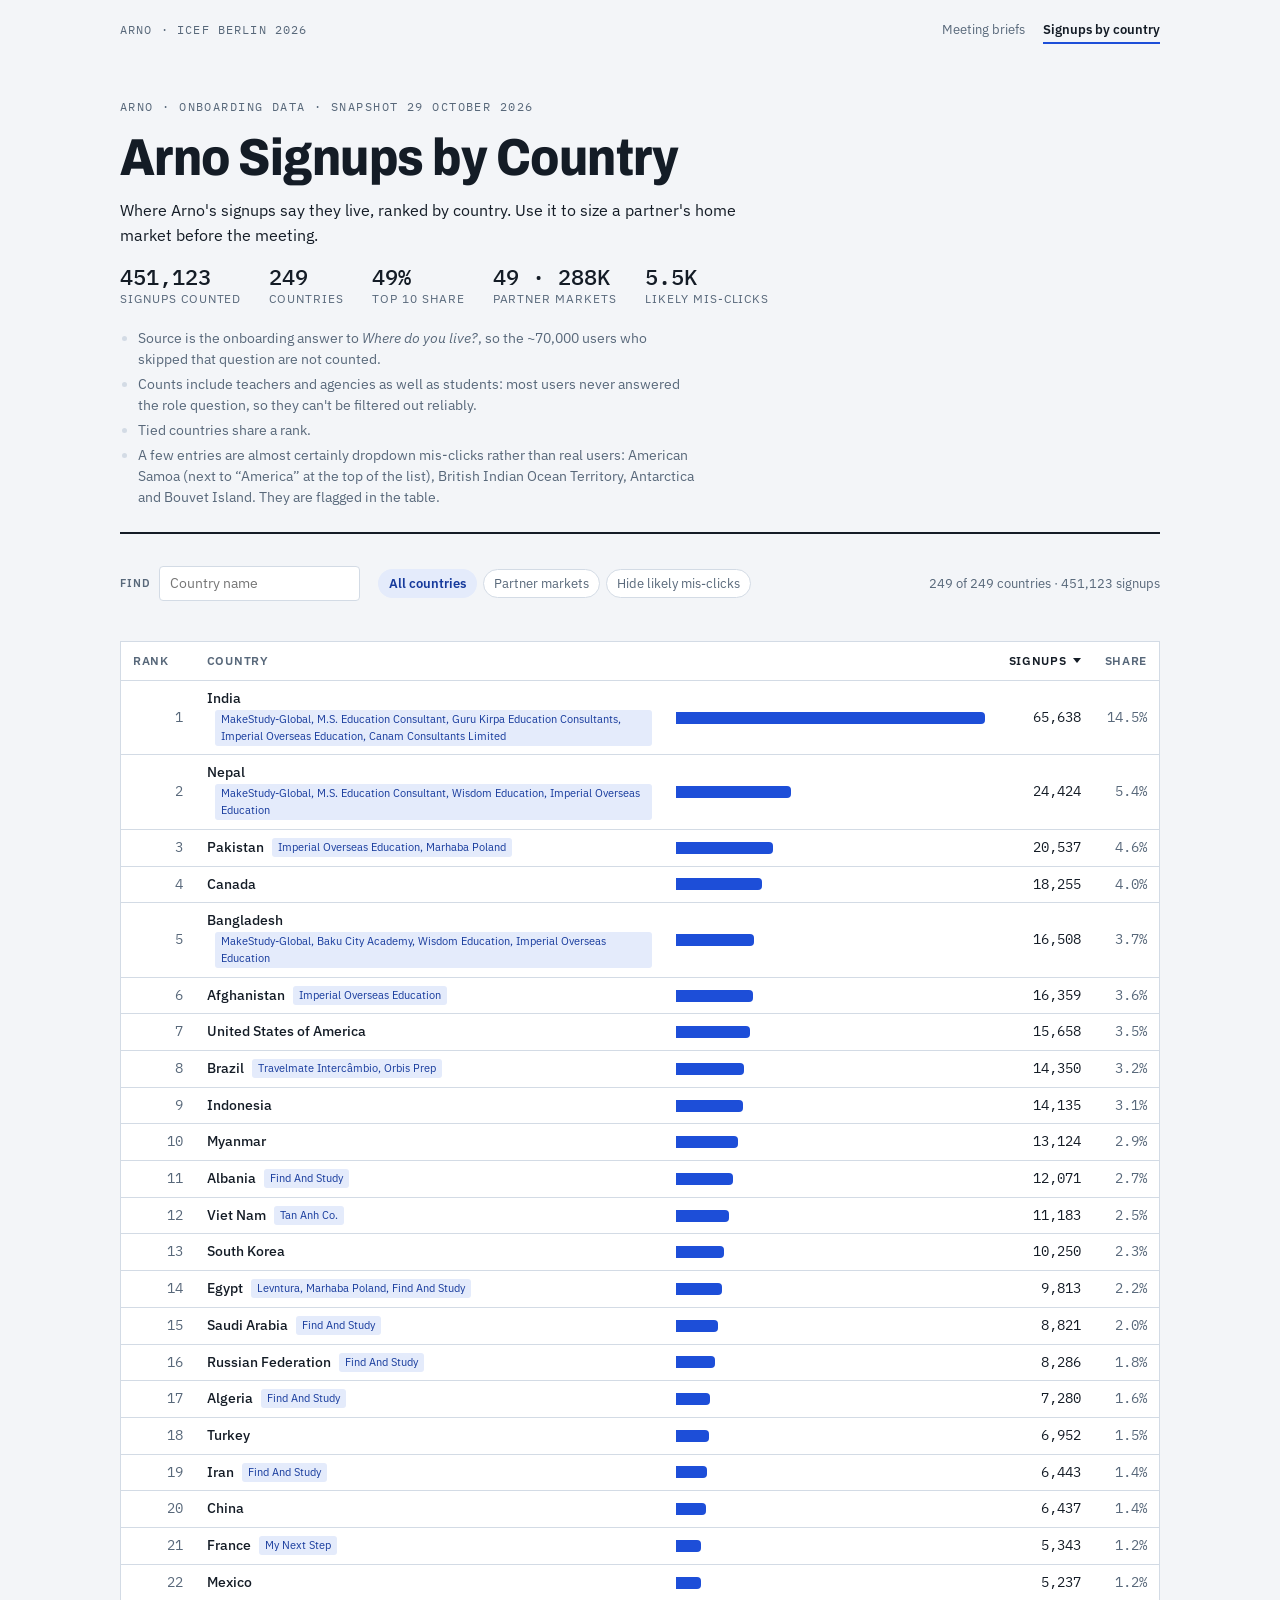
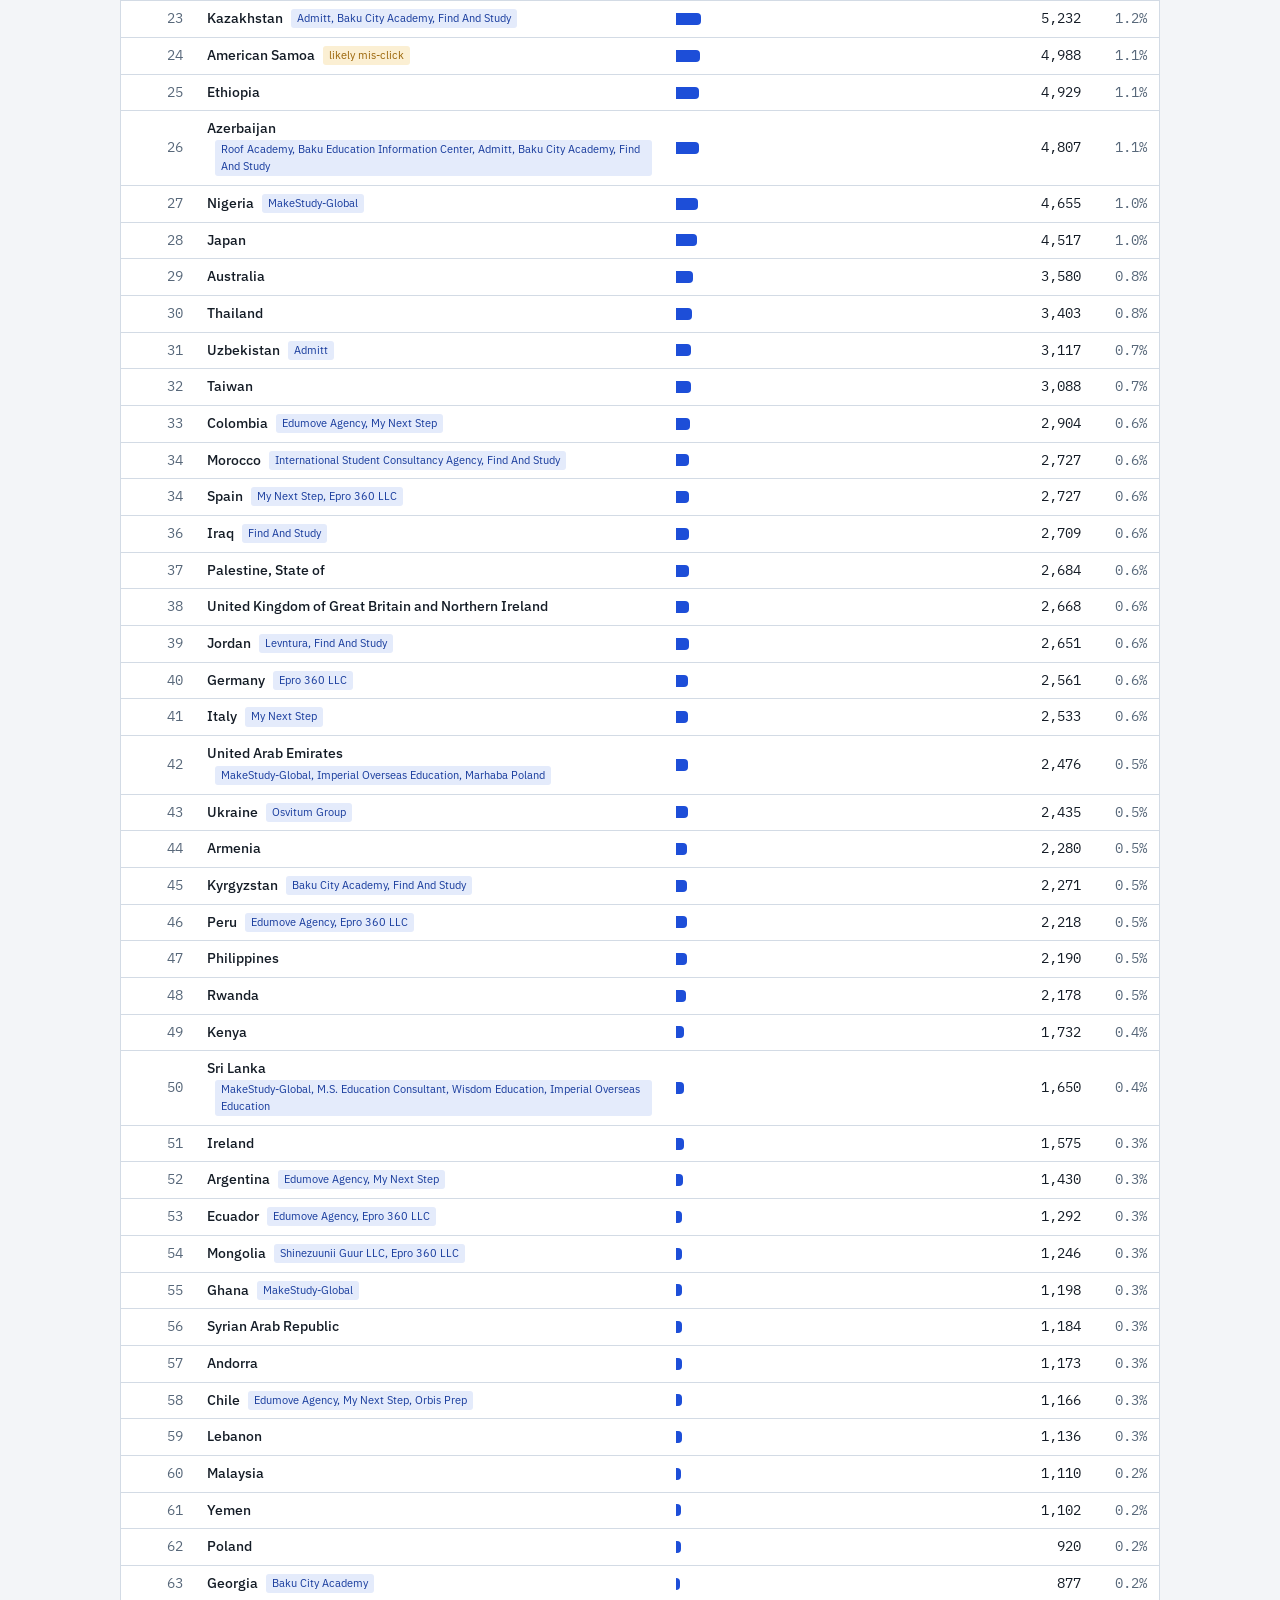
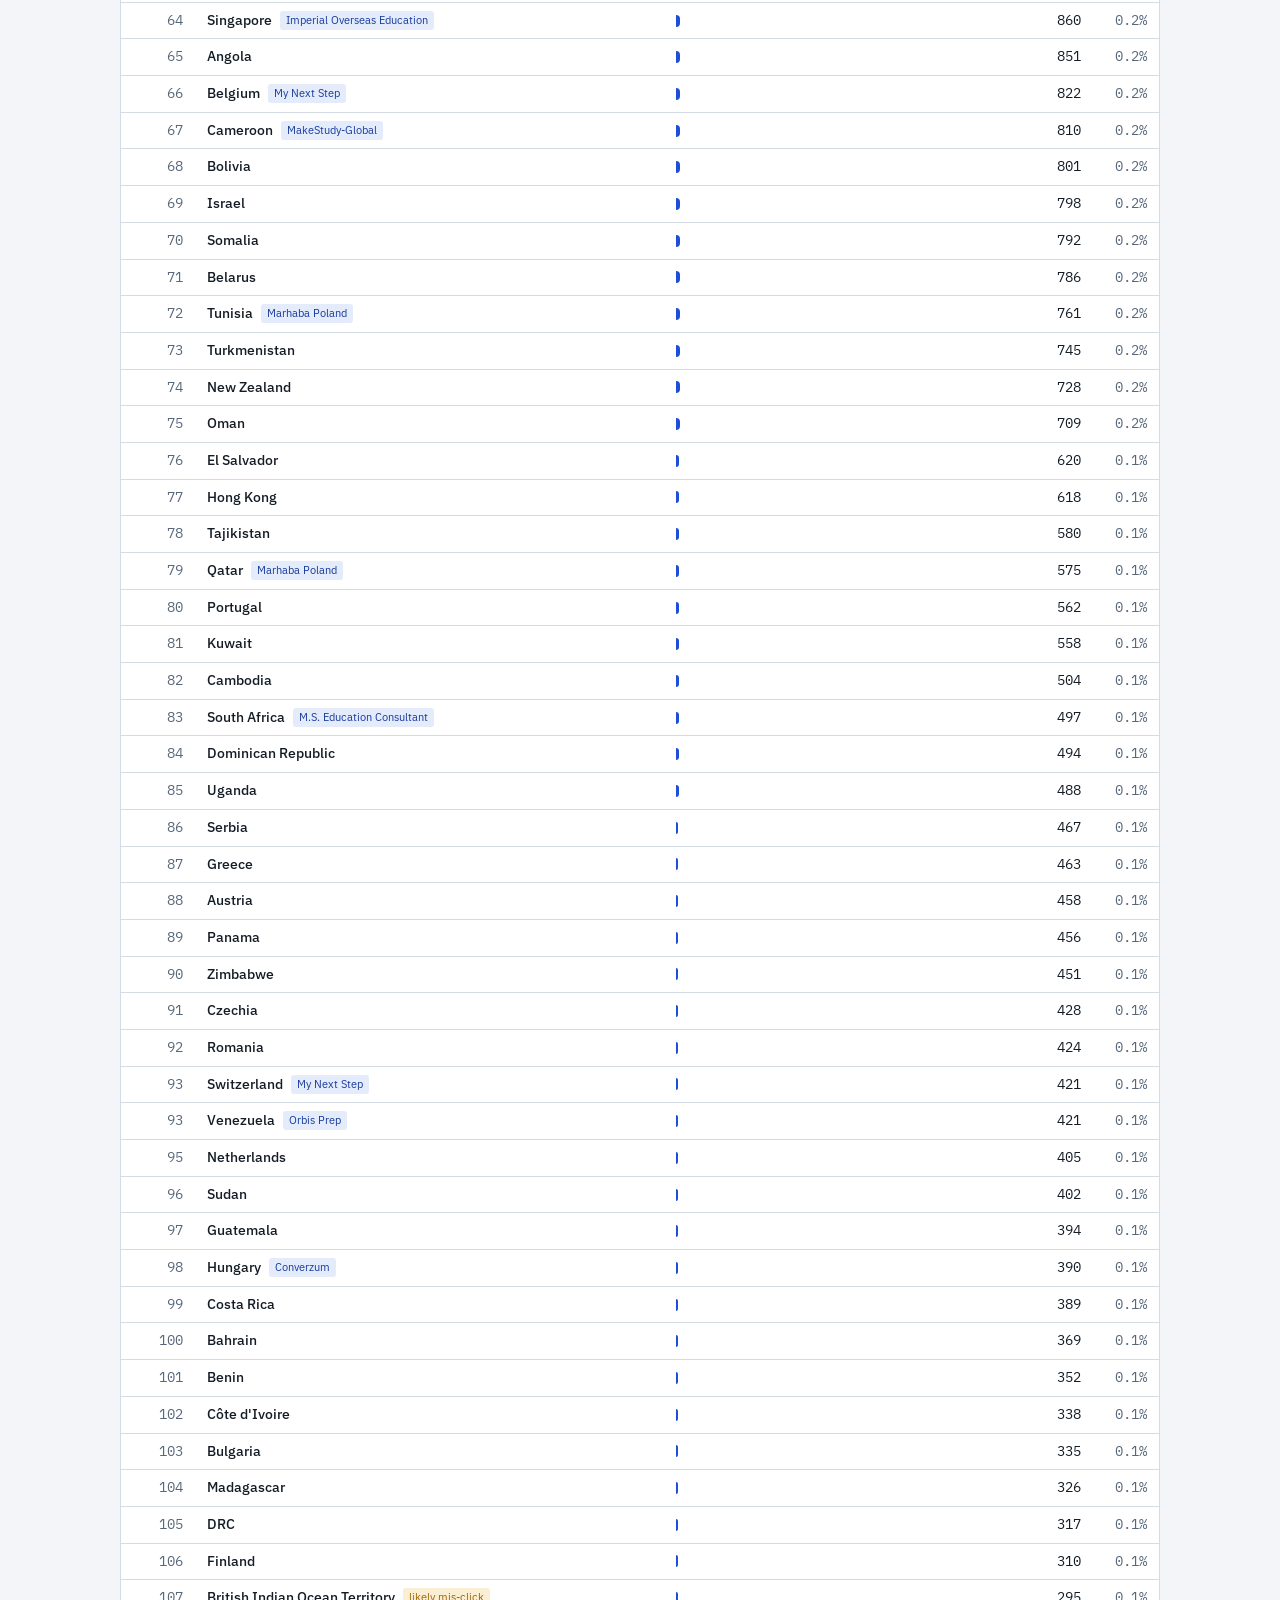
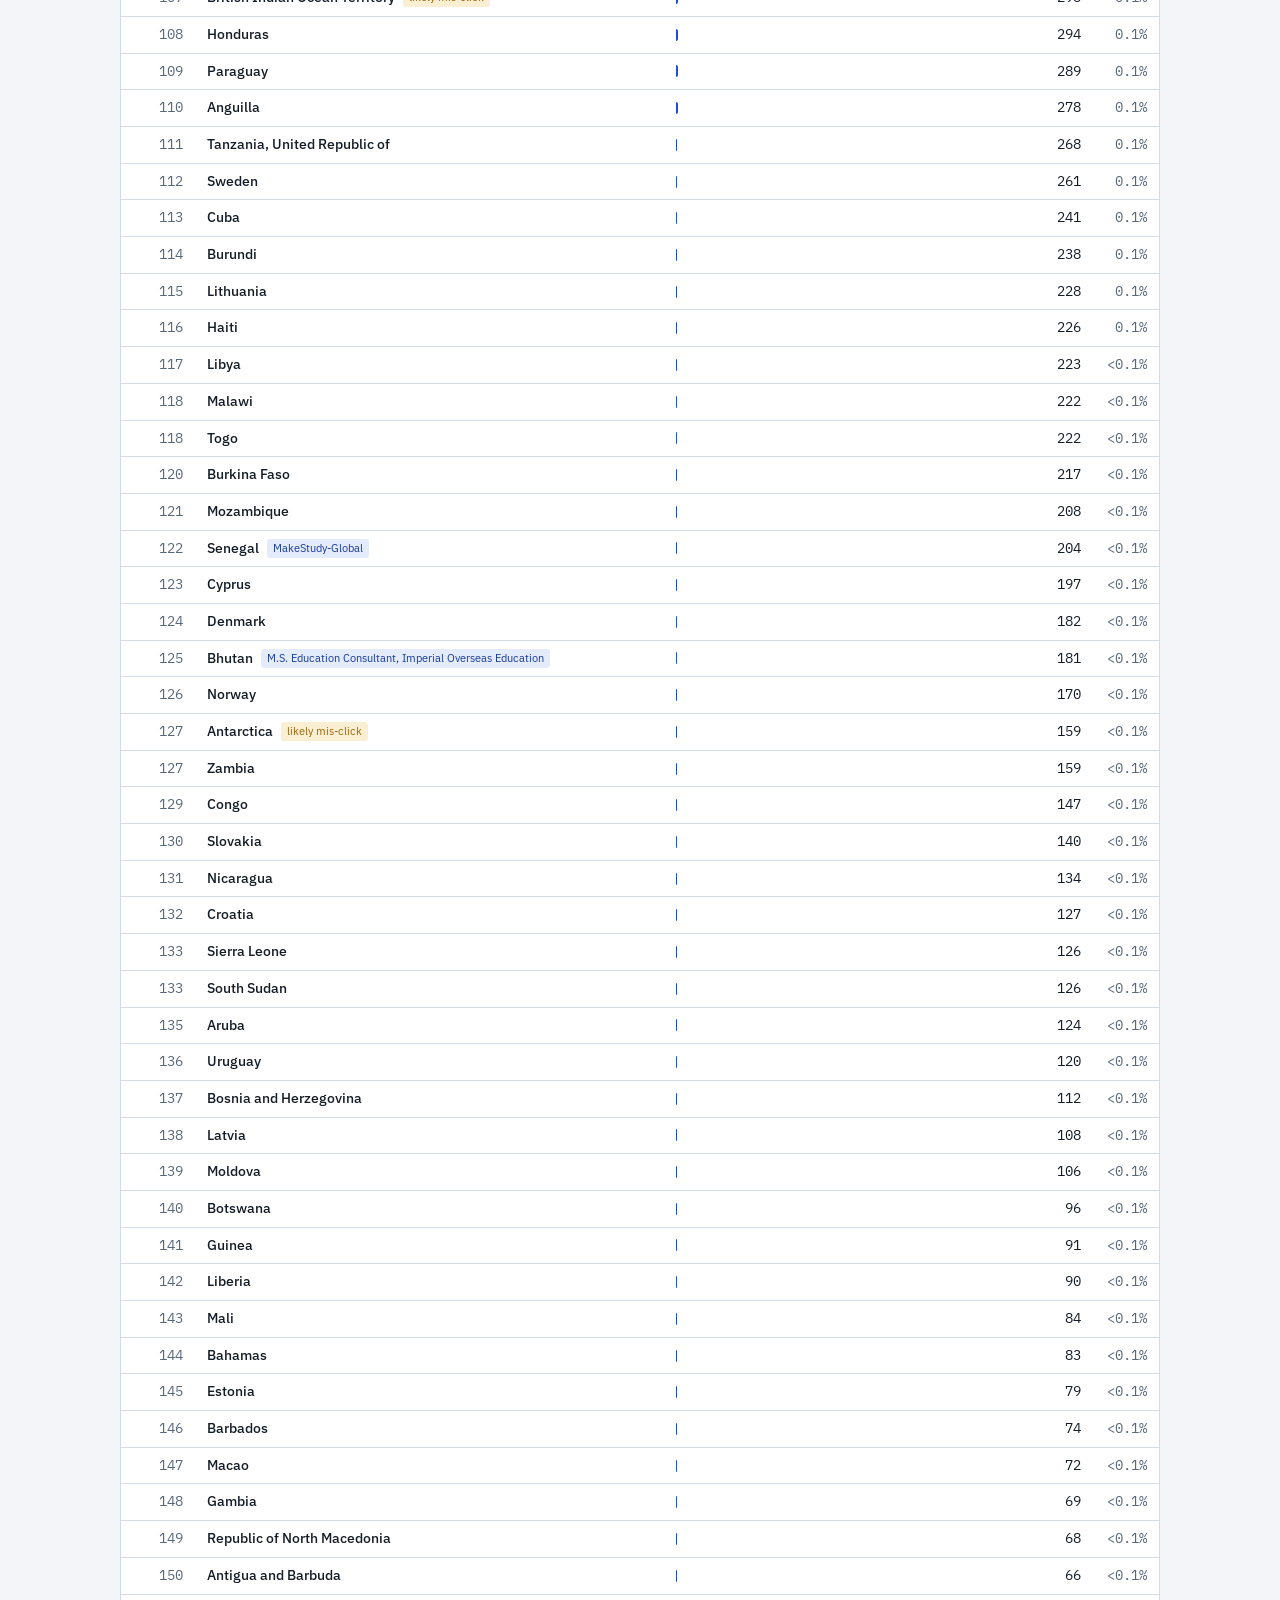
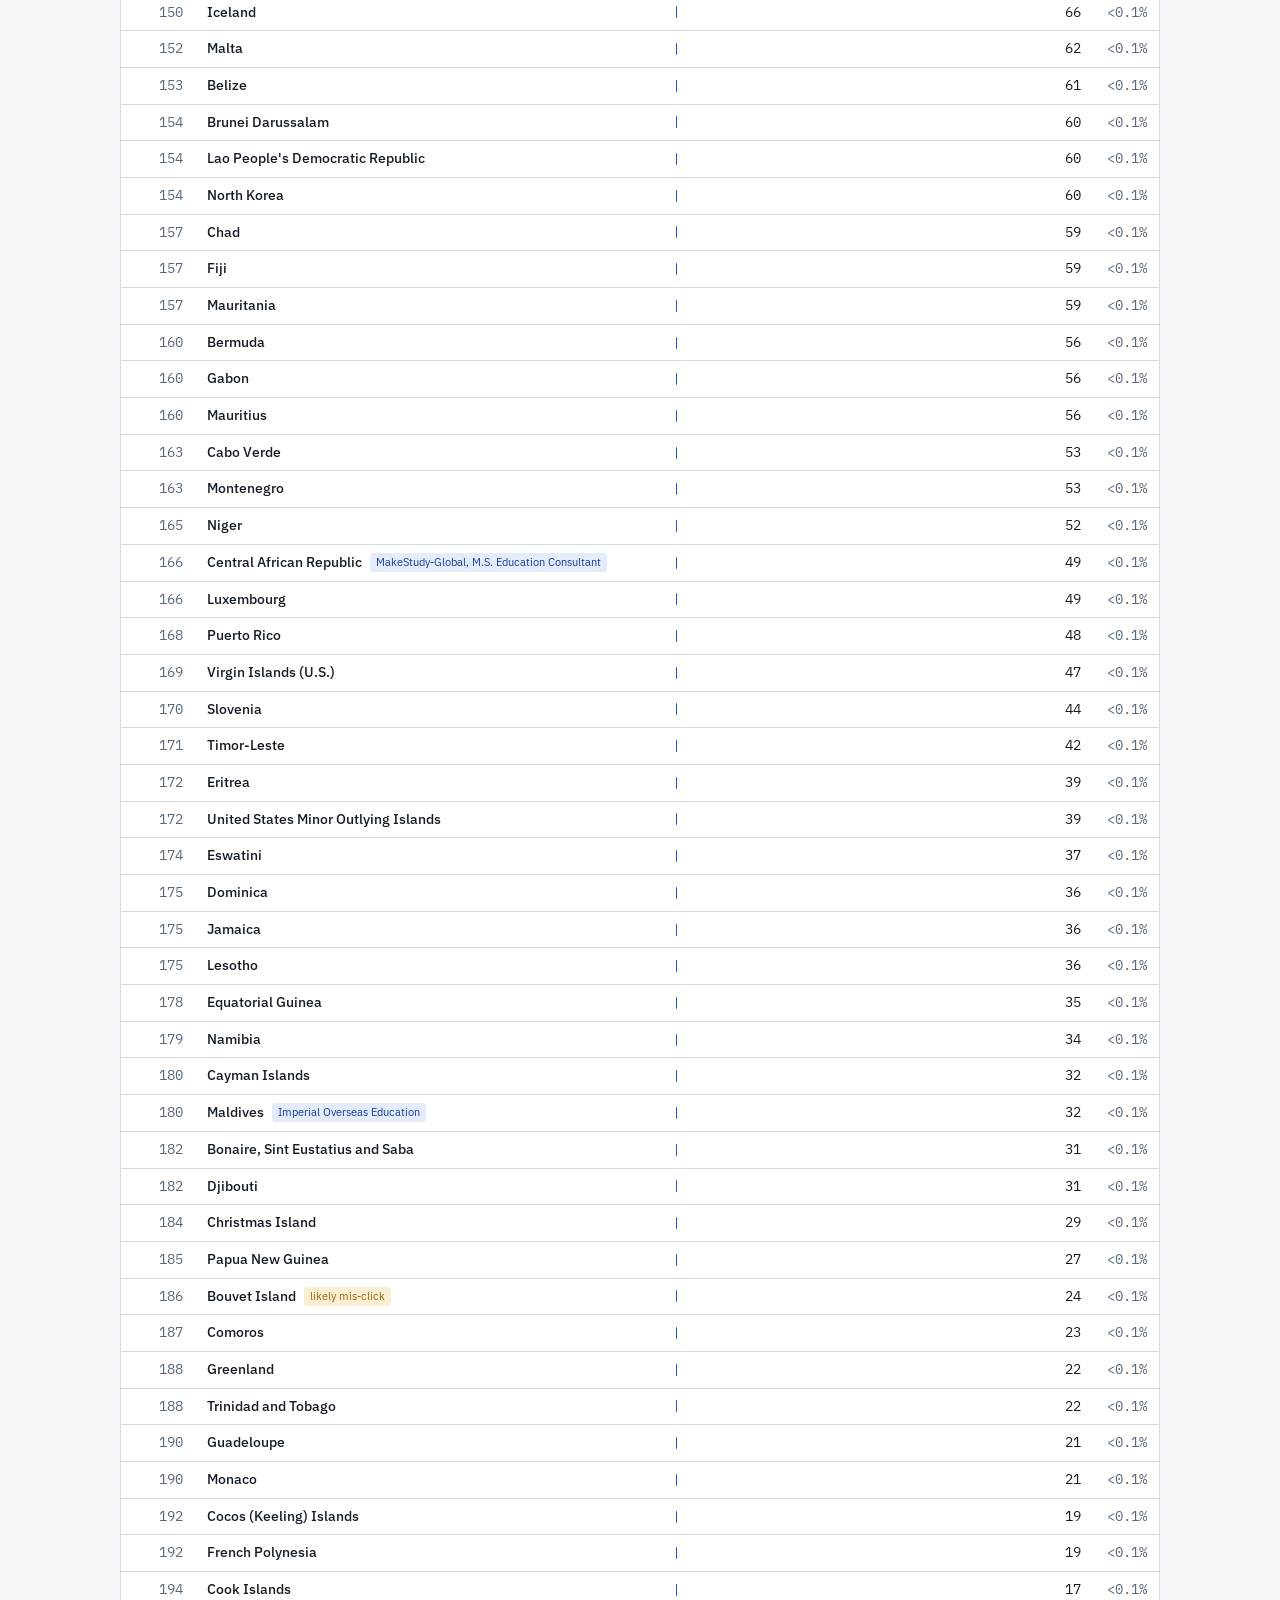
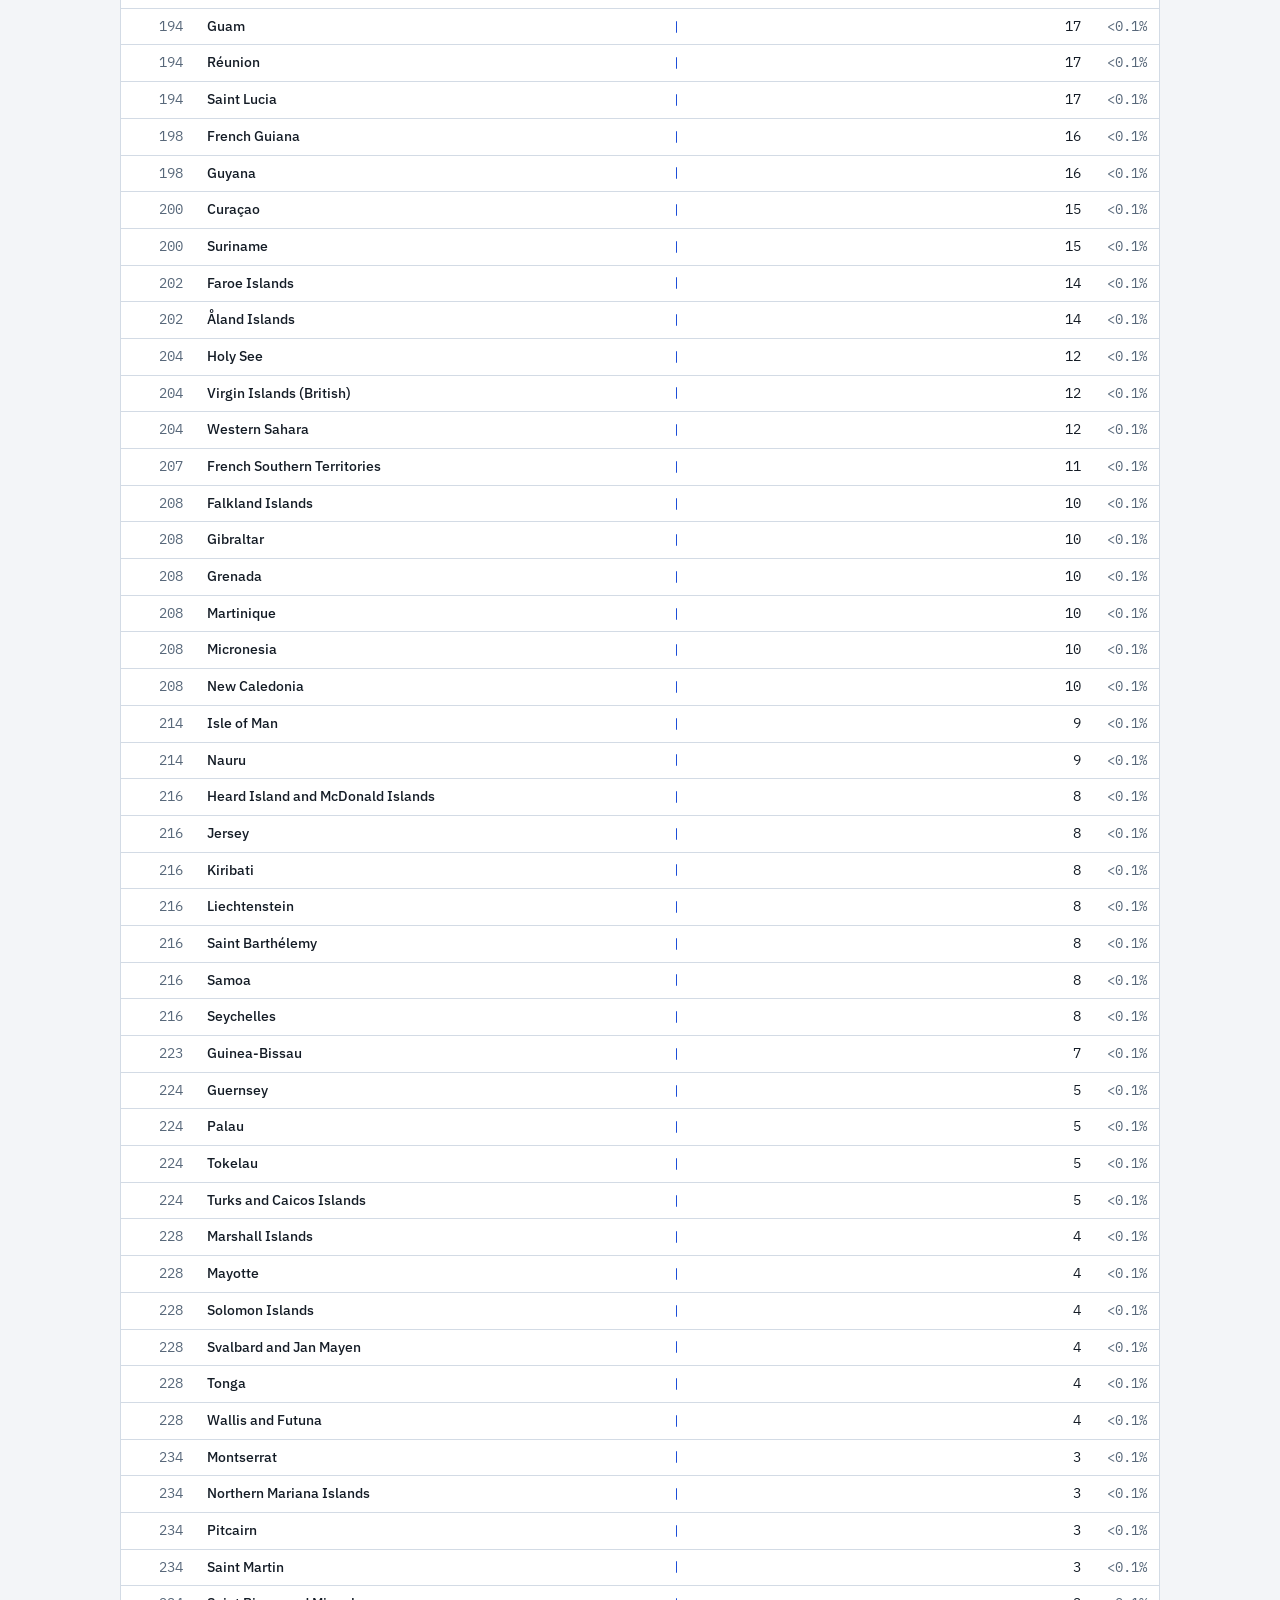
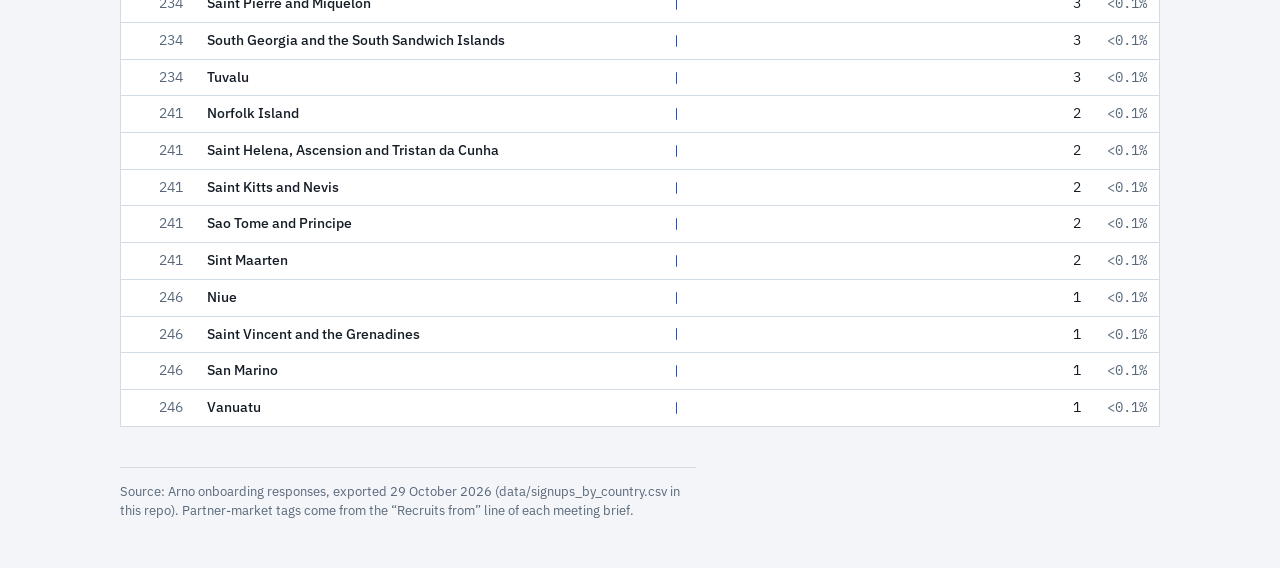
==== commit 567aad71: "Schedule update 2 Nov: add M.S. Education Consultant, drop Owlwin and NWC Co-Authored-By: Claude Fab" ====
--- a/signups.html
+++ b/signups.html
@@ -242,7 +242,7 @@
   <h1>Arno Signups by Country</h1>
   <p class="lede">Where Arno's signups say they live, ranked by country. Use it to size a partner's home market before the meeting.</p>
   <div class="stats">
-    <div class="stat"><div class="v mono">451,123</div><div class="k">Signups counted</div></div><div class="stat"><div class="v mono">249</div><div class="k">Countries</div></div><div class="stat"><div class="v mono">49%</div><div class="k">Top 10 share</div></div><div class="stat"><div class="v mono">48 · 287K</div><div class="k">Partner markets</div></div><div class="stat"><div class="v mono">5.5K</div><div class="k">Likely mis-clicks</div></div>
+    <div class="stat"><div class="v mono">451,123</div><div class="k">Signups counted</div></div><div class="stat"><div class="v mono">249</div><div class="k">Countries</div></div><div class="stat"><div class="v mono">49%</div><div class="k">Top 10 share</div></div><div class="stat"><div class="v mono">49 · 288K</div><div class="k">Partner markets</div></div><div class="stat"><div class="v mono">5.5K</div><div class="k">Likely mis-clicks</div></div>
   </div>
   <ul class="notes"><li>Source is the onboarding answer to <em>Where do you live?</em>, so the ~70,000 users who skipped that question are not counted.</li><li>Counts include teachers and agencies as well as students: most users never answered the role question, so they can't be filtered out reliably.</li><li>Tied countries share a rank.</li><li>A few entries are almost certainly dropdown mis-clicks rather than real users: American Samoa (next to “America” at the top of the list), British Indian Ocean Territory, Antarctica and Bouvet Island. They are flagged in the table.</li></ul>
 </header>
@@ -266,7 +266,7 @@
     <th class="num"><button class="sort is-on" data-key="signups" data-dir="desc" id="s-signups">Signups</button></th>
     <th class="share">Share</th>
   </tr></thead>
-  <tbody><tr data-country="india" data-signups="65638" data-rank="1" data-partner="1" data-misclick="0"><td class="rank mono">1</td><td class="country"><span class="name">India</span><span class="tag partners" title="ICEF meeting partners recruiting here"><a href="index.html#makestudy">MakeStudy-Global</a>, <a href="index.html#gurukirpa">Guru Kirpa Education Consultants</a>, <a href="index.html#imperial">Imperial Overseas Education</a>, <a href="index.html#canam">Canam Consultants Limited</a></span></td><td class="bar"><div class="track" title="India: 65,638 signups (14.5%)"><div class="fill" style="width:100.00%"></div></div></td><td class="num mono">65,638</td><td class="share mono">14.5%</td></tr><tr data-country="nepal" data-signups="24424" data-rank="2" data-partner="1" data-misclick="0"><td class="rank mono">2</td><td class="country"><span class="name">Nepal</span><span class="tag partners" title="ICEF meeting partners recruiting here"><a href="index.html#makestudy">MakeStudy-Global</a>, <a href="index.html#wisdom">Wisdom Education</a>, <a href="index.html#imperial">Imperial Overseas Education</a></span></td><td class="bar"><div class="track" title="Nepal: 24,424 signups (5.4%)"><div class="fill" style="width:37.21%"></div></div></td><td class="num mono">24,424</td><td class="share mono">5.4%</td></tr><tr data-country="pakistan" data-signups="20537" data-rank="3" data-partner="1" data-misclick="0"><td class="rank mono">3</td><td class="country"><span class="name">Pakistan</span><span class="tag partners" title="ICEF meeting partners recruiting here"><a href="index.html#imperial">Imperial Overseas Education</a>, <a href="index.html#nwc">NWC Education</a>, <a href="index.html#marhaba">Marhaba Poland</a></span></td><td class="bar"><div class="track" title="Pakistan: 20,537 signups (4.6%)"><div class="fill" style="width:31.29%"></div></div></td><td class="num mono">20,537</td><td class="share mono">4.6%</td></tr><tr data-country="canada" data-signups="18255" data-rank="4" data-partner="0" data-misclick="0"><td class="rank mono">4</td><td class="country"><span class="name">Canada</span></td><td class="bar"><div class="track" title="Canada: 18,255 signups (4.0%)"><div class="fill" style="width:27.81%"></div></div></td><td class="num mono">18,255</td><td class="share mono">4.0%</td></tr><tr data-country="bangladesh" data-signups="16508" data-rank="5" data-partner="1" data-misclick="0"><td class="rank mono">5</td><td class="country"><span class="name">Bangladesh</span><span class="tag partners" title="ICEF meeting partners recruiting here"><a href="index.html#makestudy">MakeStudy-Global</a>, <a href="index.html#bca">Baku City Academy</a>, <a href="index.html#wisdom">Wisdom Education</a>, <a href="index.html#imperial">Imperial Overseas Education</a>, <a href="index.html#nwc">NWC Education</a></span></td><td class="bar"><div class="track" title="Bangladesh: 16,508 signups (3.7%)"><div class="fill" style="width:25.15%"></div></div></td><td class="num mono">16,508</td><td class="share mono">3.7%</td></tr><tr data-country="afghanistan" data-signups="16359" data-rank="6" data-partner="1" data-misclick="0"><td class="rank mono">6</td><td class="country"><span class="name">Afghanistan</span><span class="tag partners" title="ICEF meeting partners recruiting here"><a href="index.html#imperial">Imperial Overseas Education</a></span></td><td class="bar"><div class="track" title="Afghanistan: 16,359 signups (3.6%)"><div class="fill" style="width:24.92%"></div></div></td><td class="num mono">16,359</td><td class="share mono">3.6%</td></tr><tr data-country="united states of america" data-signups="15658" data-rank="7" data-partner="0" data-misclick="0"><td class="rank mono">7</td><td class="country"><span class="name">United States of America</span></td><td class="bar"><div class="track" title="United States of America: 15,658 signups (3.5%)"><div class="fill" style="width:23.86%"></div></div></td><td class="num mono">15,658</td><td class="share mono">3.5%</td></tr><tr data-country="brazil" data-signups="14350" data-rank="8" data-partner="1" data-misclick="0"><td class="rank mono">8</td><td class="country"><span class="name">Brazil</span><span class="tag partners" title="ICEF meeting partners recruiting here"><a href="index.html#travelmate">Travelmate Intercâmbio</a>, <a href="index.html#orbis">Orbis Prep</a></span></td><td class="bar"><div class="track" title="Brazil: 14,350 signups (3.2%)"><div class="fill" style="width:21.86%"></div></div></td><td class="num mono">14,350</td><td class="share mono">3.2%</td></tr><tr data-country="indonesia" data-signups="14135" data-rank="9" data-partner="0" data-misclick="0"><td class="rank mono">9</td><td class="country"><span class="name">Indonesia</span></td><td class="bar"><div class="track" title="Indonesia: 14,135 signups (3.1%)"><div class="fill" style="width:21.53%"></div></div></td><td class="num mono">14,135</td><td class="share mono">3.1%</td></tr><tr data-country="myanmar" data-signups="13124" data-rank="10" data-partner="0" data-misclick="0"><td class="rank mono">10</td><td class="country"><span class="name">Myanmar</span></td><td class="bar"><div class="track" title="Myanmar: 13,124 signups (2.9%)"><div class="fill" style="width:19.99%"></div></div></td><td class="num mono">13,124</td><td class="share mono">2.9%</td></tr><tr data-country="albania" data-signups="12071" data-rank="11" data-partner="1" data-misclick="0"><td class="rank mono">11</td><td class="country"><span class="name">Albania</span><span class="tag partners" title="ICEF meeting partners recruiting here"><a href="index.html#findandstudy">Find And Study</a></span></td><td class="bar"><div class="track" title="Albania: 12,071 signups (2.7%)"><div class="fill" style="width:18.39%"></div></div></td><td class="num mono">12,071</td><td class="share mono">2.7%</td></tr><tr data-country="viet nam" data-signups="11183" data-rank="12" data-partner="1" data-misclick="0"><td class="rank mono">12</td><td class="country"><span class="name">Viet Nam</span><span class="tag partners" title="ICEF meeting partners recruiting here"><a href="index.html#tananh">Tan Anh Co.</a></span></td><td class="bar"><div class="track" title="Viet Nam: 11,183 signups (2.5%)"><div class="fill" style="width:17.04%"></div></div></td><td class="num mono">11,183</td><td class="share mono">2.5%</td></tr><tr data-country="south korea" data-signups="10250" data-rank="13" data-partner="0" data-misclick="0"><td class="rank mono">13</td><td class="country"><span class="name">South Korea</span></td><td class="bar"><div class="track" title="South Korea: 10,250 signups (2.3%)"><div class="fill" style="width:15.62%"></div></div></td><td class="num mono">10,250</td><td class="share mono">2.3%</td></tr><tr data-country="egypt" data-signups="9813" data-rank="14" data-partner="1" data-misclick="0"><td class="rank mono">14</td><td class="country"><span class="name">Egypt</span><span class="tag partners" title="ICEF meeting partners recruiting here"><a href="index.html#levntura">Levntura</a>, <a href="index.html#marhaba">Marhaba Poland</a>, <a href="index.html#findandstudy">Find And Study</a></span></td><td class="bar"><div class="track" title="Egypt: 9,813 signups (2.2%)"><div class="fill" style="width:14.95%"></div></div></td><td class="num mono">9,813</td><td class="share mono">2.2%</td></tr><tr data-country="saudi arabia" data-signups="8821" data-rank="15" data-partner="1" data-misclick="0"><td class="rank mono">15</td><td class="country"><span class="name">Saudi Arabia</span><span class="tag partners" title="ICEF meeting partners recruiting here"><a href="index.html#findandstudy">Find And Study</a></span></td><td class="bar"><div class="track" title="Saudi Arabia: 8,821 signups (2.0%)"><div class="fill" style="width:13.44%"></div></div></td><td class="num mono">8,821</td><td class="share mono">2.0%</td></tr><tr data-country="russian federation" data-signups="8286" data-rank="16" data-partner="1" data-misclick="0"><td class="rank mono">16</td><td class="country"><span class="name">Russian Federation</span><span class="tag partners" title="ICEF meeting partners recruiting here"><a href="index.html#findandstudy">Find And Study</a></span></td><td class="bar"><div class="track" title="Russian Federation: 8,286 signups (1.8%)"><div class="fill" style="width:12.62%"></div></div></td><td class="num mono">8,286</td><td class="share mono">1.8%</td></tr><tr data-country="algeria" data-signups="7280" data-rank="17" data-partner="1" data-misclick="0"><td class="rank mono">17</td><td class="country"><span class="name">Algeria</span><span class="tag partners" title="ICEF meeting partners recruiting here"><a href="index.html#findandstudy">Find And Study</a></span></td><td class="bar"><div class="track" title="Algeria: 7,280 signups (1.6%)"><div class="fill" style="width:11.09%"></div></div></td><td class="num mono">7,280</td><td class="share mono">1.6%</td></tr><tr data-country="turkey" data-signups="6952" data-rank="18" data-partner="0" data-misclick="0"><td class="rank mono">18</td><td class="country"><span class="name">Turkey</span></td><td class="bar"><div class="track" title="Turkey: 6,952 signups (1.5%)"><div class="fill" style="width:10.59%"></div></div></td><td class="num mono">6,952</td><td class="share mono">1.5%</td></tr><tr data-country="iran" data-signups="6443" data-rank="19" data-partner="1" data-misclick="0"><td class="rank mono">19</td><td class="country"><span class="name">Iran</span><span class="tag partners" title="ICEF meeting partners recruiting here"><a href="index.html#findandstudy">Find And Study</a></span></td><td class="bar"><div class="track" title="Iran: 6,443 signups (1.4%)"><div class="fill" style="width:9.82%"></div></div></td><td class="num mono">6,443</td><td class="share mono">1.4%</td></tr><tr data-country="china" data-signups="6437" data-rank="20" data-partner="0" data-misclick="0"><td class="rank mono">20</td><td class="country"><span class="name">China</span></td><td class="bar"><div class="track" title="China: 6,437 signups (1.4%)"><div class="fill" style="width:9.81%"></div></div></td><td class="num mono">6,437</td><td class="share mono">1.4%</td></tr><tr data-country="france" data-signups="5343" data-rank="21" data-partner="1" data-misclick="0"><td class="rank mono">21</td><td class="country"><span class="name">France</span><span class="tag partners" title="ICEF meeting partners recruiting here"><a href="index.html#mynextstep">My Next Step</a></span></td><td class="bar"><div class="track" title="France: 5,343 signups (1.2%)"><div class="fill" style="width:8.14%"></div></div></td><td class="num mono">5,343</td><td class="share mono">1.2%</td></tr><tr data-country="mexico" data-signups="5237" data-rank="22" data-partner="0" data-misclick="0"><td class="rank mono">22</td><td class="country"><span class="name">Mexico</span></td><td class="bar"><div class="track" title="Mexico: 5,237 signups (1.2%)"><div class="fill" style="width:7.98%"></div></div></td><td class="num mono">5,237</td><td class="share mono">1.2%</td></tr><tr data-country="kazakhstan" data-signups="5232" data-rank="23" data-partner="1" data-misclick="0"><td class="rank mono">23</td><td class="country"><span class="name">Kazakhstan</span><span class="tag partners" title="ICEF meeting partners recruiting here"><a href="index.html#owlwin">Owlwin</a>, <a href="index.html#admitt">Admitt</a>, <a href="index.html#bca">Baku City Academy</a>, <a href="index.html#findandstudy">Find And Study</a></span></td><td class="bar"><div class="track" title="Kazakhstan: 5,232 signups (1.2%)"><div class="fill" style="width:7.97%"></div></div></td><td class="num mono">5,232</td><td class="share mono">1.2%</td></tr><tr data-country="american samoa" data-signups="4988" data-rank="24" data-partner="0" data-misclick="1"><td class="rank mono">24</td><td class="country"><span class="name">American Samoa</span><span class="tag warn">likely mis-click</span></td><td class="bar"><div class="track" title="American Samoa: 4,988 signups (1.1%)"><div class="fill" style="width:7.60%"></div></div></td><td class="num mono">4,988</td><td class="share mono">1.1%</td></tr><tr data-country="ethiopia" data-signups="4929" data-rank="25" data-partner="0" data-misclick="0"><td class="rank mono">25</td><td class="country"><span class="name">Ethiopia</span></td><td class="bar"><div class="track" title="Ethiopia: 4,929 signups (1.1%)"><div class="fill" style="width:7.51%"></div></div></td><td class="num mono">4,929</td><td class="share mono">1.1%</td></tr><tr data-country="azerbaijan" data-signups="4807" data-rank="26" data-partner="1" data-misclick="0"><td class="rank mono">26</td><td class="country"><span class="name">Azerbaijan</span><span class="tag partners" title="ICEF meeting partners recruiting here"><a href="index.html#roof">Roof Academy</a>, <a href="index.html#beic">Baku Education Information Center</a>, <a href="index.html#admitt">Admitt</a>, <a href="index.html#bca">Baku City Academy</a>, <a href="index.html#findandstudy">Find And Study</a></span></td><td class="bar"><div class="track" title="Azerbaijan: 4,807 signups (1.1%)"><div class="fill" style="width:7.32%"></div></div></td><td class="num mono">4,807</td><td class="share mono">1.1%</td></tr><tr data-country="nigeria" data-signups="4655" data-rank="27" data-partner="1" data-misclick="0"><td class="rank mono">27</td><td class="country"><span class="name">Nigeria</span><span class="tag partners" title="ICEF meeting partners recruiting here"><a href="index.html#makestudy">MakeStudy-Global</a>, <a href="index.html#nwc">NWC Education</a></span></td><td class="bar"><div class="track" title="Nigeria: 4,655 signups (1.0%)"><div class="fill" style="width:7.09%"></div></div></td><td class="num mono">4,655</td><td class="share mono">1.0%</td></tr><tr data-country="japan" data-signups="4517" data-rank="28" data-partner="0" data-misclick="0"><td class="rank mono">28</td><td class="country"><span class="name">Japan</span></td><td class="bar"><div class="track" title="Japan: 4,517 signups (1.0%)"><div class="fill" style="width:6.88%"></div></div></td><td class="num mono">4,517</td><td class="share mono">1.0%</td></tr><tr data-country="australia" data-signups="3580" data-rank="29" data-partner="0" data-misclick="0"><td class="rank mono">29</td><td class="country"><span class="name">Australia</span></td><td class="bar"><div class="track" title="Australia: 3,580 signups (0.8%)"><div class="fill" style="width:5.45%"></div></div></td><td class="num mono">3,580</td><td class="share mono">0.8%</td></tr><tr data-country="thailand" data-signups="3403" data-rank="30" data-partner="0" data-misclick="0"><td class="rank mono">30</td><td class="country"><span class="name">Thailand</span></td><td class="bar"><div class="track" title="Thailand: 3,403 signups (0.8%)"><div class="fill" style="width:5.18%"></div></div></td><td class="num mono">3,403</td><td class="share mono">0.8%</td></tr><tr data-country="uzbekistan" data-signups="3117" data-rank="31" data-partner="1" data-misclick="0"><td class="rank mono">31</td><td class="country"><span class="name">Uzbekistan</span><span class="tag partners" title="ICEF meeting partners recruiting here"><a href="index.html#admitt">Admitt</a></span></td><td class="bar"><div class="track" title="Uzbekistan: 3,117 signups (0.7%)"><div class="fill" style="width:4.75%"></div></div></td><td class="num mono">3,117</td><td class="share mono">0.7%</td></tr><tr data-country="taiwan" data-signups="3088" data-rank="32" data-partner="0" data-misclick="0"><td class="rank mono">32</td><td class="country"><span class="name">Taiwan</span></td><td class="bar"><div class="track" title="Taiwan: 3,088 signups (0.7%)"><div class="fill" style="width:4.70%"></div></div></td><td class="num mono">3,088</td><td class="share mono">0.7%</td></tr><tr data-country="colombia" data-signups="2904" data-rank="33" data-partner="1" data-misclick="0"><td class="rank mono">33</td><td class="country"><span class="name">Colombia</span><span class="tag partners" title="ICEF meeting partners recruiting here"><a href="index.html#edumove">Edumove Agency</a>, <a href="index.html#mynextstep">My Next Step</a></span></td><td class="bar"><div class="track" title="Colombia: 2,904 signups (0.6%)"><div class="fill" style="width:4.42%"></div></div></td><td class="num mono">2,904</td><td class="share mono">0.6%</td></tr><tr data-country="morocco" data-signups="2727" data-rank="34" data-partner="1" data-misclick="0"><td class="rank mono">34</td><td class="country"><span class="name">Morocco</span><span class="tag partners" title="ICEF meeting partners recruiting here"><a href="index.html#isca">International Student Consultancy Agency</a>, <a href="index.html#nwc">NWC Education</a>, <a href="index.html#findandstudy">Find And Study</a></span></td><td class="bar"><div class="track" title="Morocco: 2,727 signups (0.6%)"><div class="fill" style="width:4.15%"></div></div></td><td class="num mono">2,727</td><td class="share mono">0.6%</td></tr><tr data-country="spain" data-signups="2727" data-rank="34" data-partner="1" data-misclick="0"><td class="rank mono">34</td><td class="country"><span class="name">Spain</span><span class="tag partners" title="ICEF meeting partners recruiting here"><a href="index.html#mynextstep">My Next Step</a>, <a href="index.html#epro360">Epro 360 LLC</a></span></td><td class="bar"><div class="track" title="Spain: 2,727 signups (0.6%)"><div class="fill" style="width:4.15%"></div></div></td><td class="num mono">2,727</td><td class="share mono">0.6%</td></tr><tr data-country="iraq" data-signups="2709" data-rank="36" data-partner="1" data-misclick="0"><td class="rank mono">36</td><td class="country"><span class="name">Iraq</span><span class="tag partners" title="ICEF meeting partners recruiting here"><a href="index.html#findandstudy">Find And Study</a></span></td><td class="bar"><div class="track" title="Iraq: 2,709 signups (0.6%)"><div class="fill" style="width:4.13%"></div></div></td><td class="num mono">2,709</td><td class="share mono">0.6%</td></tr><tr data-country="palestine, state of" data-signups="2684" data-rank="37" data-partner="0" data-misclick="0"><td class="rank mono">37</td><td class="country"><span class="name">Palestine, State of</span></td><td class="bar"><div class="track" title="Palestine, State of: 2,684 signups (0.6%)"><div class="fill" style="width:4.09%"></div></div></td><td class="num mono">2,684</td><td class="share mono">0.6%</td></tr><tr data-country="united kingdom of great britain and northern ireland" data-signups="2668" data-rank="38" data-partner="0" data-misclick="0"><td class="rank mono">38</td><td class="country"><span class="name">United Kingdom of Great Britain and Northern Ireland</span></td><td class="bar"><div class="track" title="United Kingdom of Great Britain and Northern Ireland: 2,668 signups (0.6%)"><div class="fill" style="width:4.06%"></div></div></td><td class="num mono">2,668</td><td class="share mono">0.6%</td></tr><tr data-country="jordan" data-signups="2651" data-rank="39" data-partner="1" data-misclick="0"><td class="rank mono">39</td><td class="country"><span class="name">Jordan</span><span class="tag partners" title="ICEF meeting partners recruiting here"><a href="index.html#levntura">Levntura</a>, <a href="index.html#findandstudy">Find And Study</a></span></td><td class="bar"><div class="track" title="Jordan: 2,651 signups (0.6%)"><div class="fill" style="width:4.04%"></div></div></td><td class="num mono">2,651</td><td class="share mono">0.6%</td></tr><tr data-country="germany" data-signups="2561" data-rank="40" data-partner="1" data-misclick="0"><td class="rank mono">40</td><td class="country"><span class="name">Germany</span><span class="tag partners" title="ICEF meeting partners recruiting here"><a href="index.html#epro360">Epro 360 LLC</a></span></td><td class="bar"><div class="track" title="Germany: 2,561 signups (0.6%)"><div class="fill" style="width:3.90%"></div></div></td><td class="num mono">2,561</td><td class="share mono">0.6%</td></tr><tr data-country="italy" data-signups="2533" data-rank="41" data-partner="1" data-misclick="0"><td class="rank mono">41</td><td class="country"><span class="name">Italy</span><span class="tag partners" title="ICEF meeting partners recruiting here"><a href="index.html#mynextstep">My Next Step</a></span></td><td class="bar"><div class="track" title="Italy: 2,533 signups (0.6%)"><div class="fill" style="width:3.86%"></div></div></td><td class="num mono">2,533</td><td class="share mono">0.6%</td></tr><tr data-country="united arab emirates" data-signups="2476" data-rank="42" data-partner="1" data-misclick="0"><td class="rank mono">42</td><td class="country"><span class="name">United Arab Emirates</span><span class="tag partners" title="ICEF meeting partners recruiting here"><a href="index.html#makestudy">MakeStudy-Global</a>, <a href="index.html#imperial">Imperial Overseas Education</a>, <a href="index.html#marhaba">Marhaba Poland</a></span></td><td class="bar"><div class="track" title="United Arab Emirates: 2,476 signups (0.5%)"><div class="fill" style="width:3.77%"></div></div></td><td class="num mono">2,476</td><td class="share mono">0.5%</td></tr><tr data-country="ukraine" data-signups="2435" data-rank="43" data-partner="1" data-misclick="0"><td class="rank mono">43</td><td class="country"><span class="name">Ukraine</span><span class="tag partners" title="ICEF meeting partners recruiting here"><a href="index.html#osvitum">Osvitum Group</a></span></td><td class="bar"><div class="track" title="Ukraine: 2,435 signups (0.5%)"><div class="fill" style="width:3.71%"></div></div></td><td class="num mono">2,435</td><td class="share mono">0.5%</td></tr><tr data-country="armenia" data-signups="2280" data-rank="44" data-partner="0" data-misclick="0"><td class="rank mono">44</td><td class="country"><span class="name">Armenia</span></td><td class="bar"><div class="track" title="Armenia: 2,280 signups (0.5%)"><div class="fill" style="width:3.47%"></div></div></td><td class="num mono">2,280</td><td class="share mono">0.5%</td></tr><tr data-country="kyrgyzstan" data-signups="2271" data-rank="45" data-partner="1" data-misclick="0"><td class="rank mono">45</td><td class="country"><span class="name">Kyrgyzstan</span><span class="tag partners" title="ICEF meeting partners recruiting here"><a href="index.html#bca">Baku City Academy</a>, <a href="index.html#findandstudy">Find And Study</a></span></td><td class="bar"><div class="track" title="Kyrgyzstan: 2,271 signups (0.5%)"><div class="fill" style="width:3.46%"></div></div></td><td class="num mono">2,271</td><td class="share mono">0.5%</td></tr><tr data-country="peru" data-signups="2218" data-rank="46" data-partner="1" data-misclick="0"><td class="rank mono">46</td><td class="country"><span class="name">Peru</span><span class="tag partners" title="ICEF meeting partners recruiting here"><a href="index.html#edumove">Edumove Agency</a>, <a href="index.html#epro360">Epro 360 LLC</a></span></td><td class="bar"><div class="track" title="Peru: 2,218 signups (0.5%)"><div class="fill" style="width:3.38%"></div></div></td><td class="num mono">2,218</td><td class="share mono">0.5%</td></tr><tr data-country="philippines" data-signups="2190" data-rank="47" data-partner="0" data-misclick="0"><td class="rank mono">47</td><td class="country"><span class="name">Philippines</span></td><td class="bar"><div class="track" title="Philippines: 2,190 signups (0.5%)"><div class="fill" style="width:3.34%"></div></div></td><td class="num mono">2,190</td><td class="share mono">0.5%</td></tr><tr data-country="rwanda" data-signups="2178" data-rank="48" data-partner="0" data-misclick="0"><td class="rank mono">48</td><td class="country"><span class="name">Rwanda</span></td><td class="bar"><div class="track" title="Rwanda: 2,178 signups (0.5%)"><div class="fill" style="width:3.32%"></div></div></td><td class="num mono">2,178</td><td class="share mono">0.5%</td></tr><tr data-country="kenya" data-signups="1732" data-rank="49" data-partner="0" data-misclick="0"><td class="rank mono">49</td><td class="country"><span class="name">Kenya</span></td><td class="bar"><div class="track" title="Kenya: 1,732 signups (0.4%)"><div class="fill" style="width:2.64%"></div></div></td><td class="num mono">1,732</td><td class="share mono">0.4%</td></tr><tr data-country="sri lanka" data-signups="1650" data-rank="50" data-partner="1" data-misclick="0"><td class="rank mono">50</td><td class="country"><span class="name">Sri Lanka</span><span class="tag partners" title="ICEF meeting partners recruiting here"><a href="index.html#makestudy">MakeStudy-Global</a>, <a href="index.html#wisdom">Wisdom Education</a>, <a href="index.html#imperial">Imperial Overseas Education</a></span></td><td class="bar"><div class="track" title="Sri Lanka: 1,650 signups (0.4%)"><div class="fill" style="width:2.51%"></div></div></td><td class="num mono">1,650</td><td class="share mono">0.4%</td></tr><tr data-country="ireland" data-signups="1575" data-rank="51" data-partner="0" data-misclick="0"><td class="rank mono">51</td><td class="country"><span class="name">Ireland</span></td><td class="bar"><div class="track" title="Ireland: 1,575 signups (0.3%)"><div class="fill" style="width:2.40%"></div></div></td><td class="num mono">1,575</td><td class="share mono">0.3%</td></tr><tr data-country="argentina" data-signups="1430" data-rank="52" data-partner="1" data-misclick="0"><td class="rank mono">52</td><td class="country"><span class="name">Argentina</span><span class="tag partners" title="ICEF meeting partners recruiting here"><a href="index.html#edumove">Edumove Agency</a>, <a href="index.html#mynextstep">My Next Step</a></span></td><td class="bar"><div class="track" title="Argentina: 1,430 signups (0.3%)"><div class="fill" style="width:2.18%"></div></div></td><td class="num mono">1,430</td><td class="share mono">0.3%</td></tr><tr data-country="ecuador" data-signups="1292" data-rank="53" data-partner="1" data-misclick="0"><td class="rank mono">53</td><td class="country"><span class="name">Ecuador</span><span class="tag partners" title="ICEF meeting partners recruiting here"><a href="index.html#edumove">Edumove Agency</a>, <a href="index.html#epro360">Epro 360 LLC</a></span></td><td class="bar"><div class="track" title="Ecuador: 1,292 signups (0.3%)"><div class="fill" style="width:1.97%"></div></div></td><td class="num mono">1,292</td><td class="share mono">0.3%</td></tr><tr data-country="mongolia" data-signups="1246" data-rank="54" data-partner="1" data-misclick="0"><td class="rank mono">54</td><td class="country"><span class="name">Mongolia</span><span class="tag partners" title="ICEF meeting partners recruiting here"><a href="index.html#ncb">Shinezuunii Guur LLC</a>, <a href="index.html#epro360">Epro 360 LLC</a></span></td><td class="bar"><div class="track" title="Mongolia: 1,246 signups (0.3%)"><div class="fill" style="width:1.90%"></div></div></td><td class="num mono">1,246</td><td class="share mono">0.3%</td></tr><tr data-country="ghana" data-signups="1198" data-rank="55" data-partner="1" data-misclick="0"><td class="rank mono">55</td><td class="country"><span class="name">Ghana</span><span class="tag partners" title="ICEF meeting partners recruiting here"><a href="index.html#makestudy">MakeStudy-Global</a></span></td><td class="bar"><div class="track" title="Ghana: 1,198 signups (0.3%)"><div class="fill" style="width:1.83%"></div></div></td><td class="num mono">1,198</td><td class="share mono">0.3%</td></tr><tr data-country="syrian arab republic" data-signups="1184" data-rank="56" data-partner="0" data-misclick="0"><td class="rank mono">56</td><td class="country"><span class="name">Syrian Arab Republic</span></td><td class="bar"><div class="track" title="Syrian Arab Republic: 1,184 signups (0.3%)"><div class="fill" style="width:1.80%"></div></div></td><td class="num mono">1,184</td><td class="share mono">0.3%</td></tr><tr data-country="andorra" data-signups="1173" data-rank="57" data-partner="0" data-misclick="0"><td class="rank mono">57</td><td class="country"><span class="name">Andorra</span></td><td class="bar"><div class="track" title="Andorra: 1,173 signups (0.3%)"><div class="fill" style="width:1.79%"></div></div></td><td class="num mono">1,173</td><td class="share mono">0.3%</td></tr><tr data-country="chile" data-signups="1166" data-rank="58" data-partner="1" data-misclick="0"><td class="rank mono">58</td><td class="country"><span class="name">Chile</span><span class="tag partners" title="ICEF meeting partners recruiting here"><a href="index.html#edumove">Edumove Agency</a>, <a href="index.html#mynextstep">My Next Step</a>, <a href="index.html#orbis">Orbis Prep</a></span></td><td class="bar"><div class="track" title="Chile: 1,166 signups (0.3%)"><div class="fill" style="width:1.78%"></div></div></td><td class="num mono">1,166</td><td class="share mono">0.3%</td></tr><tr data-country="lebanon" data-signups="1136" data-rank="59" data-partner="0" data-misclick="0"><td class="rank mono">59</td><td class="country"><span class="name">Lebanon</span></td><td class="bar"><div class="track" title="Lebanon: 1,136 signups (0.3%)"><div class="fill" style="width:1.73%"></div></div></td><td class="num mono">1,136</td><td class="share mono">0.3%</td></tr><tr data-country="malaysia" data-signups="1110" data-rank="60" data-partner="0" data-misclick="0"><td class="rank mono">60</td><td class="country"><span class="name">Malaysia</span></td><td class="bar"><div class="track" title="Malaysia: 1,110 signups (0.2%)"><div class="fill" style="width:1.69%"></div></div></td><td class="num mono">1,110</td><td class="share mono">0.2%</td></tr><tr data-country="yemen" data-signups="1102" data-rank="61" data-partner="0" data-misclick="0"><td class="rank mono">61</td><td class="country"><span class="name">Yemen</span></td><td class="bar"><div class="track" title="Yemen: 1,102 signups (0.2%)"><div class="fill" style="width:1.68%"></div></div></td><td class="num mono">1,102</td><td class="share mono">0.2%</td></tr><tr data-country="poland" data-signups="920" data-rank="62" data-partner="0" data-misclick="0"><td class="rank mono">62</td><td class="country"><span class="name">Poland</span></td><td class="bar"><div class="track" title="Poland: 920 signups (0.2%)"><div class="fill" style="width:1.40%"></div></div></td><td class="num mono">920</td><td class="share mono">0.2%</td></tr><tr data-country="georgia" data-signups="877" data-rank="63" data-partner="1" data-misclick="0"><td class="rank mono">63</td><td class="country"><span class="name">Georgia</span><span class="tag partners" title="ICEF meeting partners recruiting here"><a href="index.html#bca">Baku City Academy</a></span></td><td class="bar"><div class="track" title="Georgia: 877 signups (0.2%)"><div class="fill" style="width:1.34%"></div></div></td><td class="num mono">877</td><td class="share mono">0.2%</td></tr><tr data-country="singapore" data-signups="860" data-rank="64" data-partner="1" data-misclick="0"><td class="rank mono">64</td><td class="country"><span class="name">Singapore</span><span class="tag partners" title="ICEF meeting partners recruiting here"><a href="index.html#imperial">Imperial Overseas Education</a></span></td><td class="bar"><div class="track" title="Singapore: 860 signups (0.2%)"><div class="fill" style="width:1.31%"></div></div></td><td class="num mono">860</td><td class="share mono">0.2%</td></tr><tr data-country="angola" data-signups="851" data-rank="65" data-partner="0" data-misclick="0"><td class="rank mono">65</td><td class="country"><span class="name">Angola</span></td><td class="bar"><div class="track" title="Angola: 851 signups (0.2%)"><div class="fill" style="width:1.30%"></div></div></td><td class="num mono">851</td><td class="share mono">0.2%</td></tr><tr data-country="belgium" data-signups="822" data-rank="66" data-partner="1" data-misclick="0"><td class="rank mono">66</td><td class="country"><span class="name">Belgium</span><span class="tag partners" title="ICEF meeting partners recruiting here"><a href="index.html#mynextstep">My Next Step</a></span></td><td class="bar"><div class="track" title="Belgium: 822 signups (0.2%)"><div class="fill" style="width:1.25%"></div></div></td><td class="num mono">822</td><td class="share mono">0.2%</td></tr><tr data-country="cameroon" data-signups="810" data-rank="67" data-partner="1" data-misclick="0"><td class="rank mono">67</td><td class="country"><span class="name">Cameroon</span><span class="tag partners" title="ICEF meeting partners recruiting here"><a href="index.html#makestudy">MakeStudy-Global</a></span></td><td class="bar"><div class="track" title="Cameroon: 810 signups (0.2%)"><div class="fill" style="width:1.23%"></div></div></td><td class="num mono">810</td><td class="share mono">0.2%</td></tr><tr data-country="bolivia" data-signups="801" data-rank="68" data-partner="0" data-misclick="0"><td class="rank mono">68</td><td class="country"><span class="name">Bolivia</span></td><td class="bar"><div class="track" title="Bolivia: 801 signups (0.2%)"><div class="fill" style="width:1.22%"></div></div></td><td class="num mono">801</td><td class="share mono">0.2%</td></tr><tr data-country="israel" data-signups="798" data-rank="69" data-partner="0" data-misclick="0"><td class="rank mono">69</td><td class="country"><span class="name">Israel</span></td><td class="bar"><div class="track" title="Israel: 798 signups (0.2%)"><div class="fill" style="width:1.22%"></div></div></td><td class="num mono">798</td><td class="share mono">0.2%</td></tr><tr data-country="somalia" data-signups="792" data-rank="70" data-partner="0" data-misclick="0"><td class="rank mono">70</td><td class="country"><span class="name">Somalia</span></td><td class="bar"><div class="track" title="Somalia: 792 signups (0.2%)"><div class="fill" style="width:1.21%"></div></div></td><td class="num mono">792</td><td class="share mono">0.2%</td></tr><tr data-country="belarus" data-signups="786" data-rank="71" data-partner="0" data-misclick="0"><td class="rank mono">71</td><td class="country"><span class="name">Belarus</span></td><td class="bar"><div class="track" title="Belarus: 786 signups (0.2%)"><div class="fill" style="width:1.20%"></div></div></td><td class="num mono">786</td><td class="share mono">0.2%</td></tr><tr data-country="tunisia" data-signups="761" data-rank="72" data-partner="1" data-misclick="0"><td class="rank mono">72</td><td class="country"><span class="name">Tunisia</span><span class="tag partners" title="ICEF meeting partners recruiting here"><a href="index.html#marhaba">Marhaba Poland</a></span></td><td class="bar"><div class="track" title="Tunisia: 761 signups (0.2%)"><div class="fill" style="width:1.16%"></div></div></td><td class="num mono">761</td><td class="share mono">0.2%</td></tr><tr data-country="turkmenistan" data-signups="745" data-rank="73" data-partner="0" data-misclick="0"><td class="rank mono">73</td><td class="country"><span class="name">Turkmenistan</span></td><td class="bar"><div class="track" title="Turkmenistan: 745 signups (0.2%)"><div class="fill" style="width:1.14%"></div></div></td><td class="num mono">745</td><td class="share mono">0.2%</td></tr><tr data-country="new zealand" data-signups="728" data-rank="74" data-partner="0" data-misclick="0"><td class="rank mono">74</td><td class="country"><span class="name">New Zealand</span></td><td class="bar"><div class="track" title="New Zealand: 728 signups (0.2%)"><div class="fill" style="width:1.11%"></div></div></td><td class="num mono">728</td><td class="share mono">0.2%</td></tr><tr data-country="oman" data-signups="709" data-rank="75" data-partner="0" data-misclick="0"><td class="rank mono">75</td><td class="country"><span class="name">Oman</span></td><td class="bar"><div class="track" title="Oman: 709 signups (0.2%)"><div class="fill" style="width:1.08%"></div></div></td><td class="num mono">709</td><td class="share mono">0.2%</td></tr><tr data-country="el salvador" data-signups="620" data-rank="76" data-partner="0" data-misclick="0"><td class="rank mono">76</td><td class="country"><span class="name">El Salvador</span></td><td class="bar"><div class="track" title="El Salvador: 620 signups (0.1%)"><div class="fill" style="width:0.94%"></div></div></td><td class="num mono">620</td><td class="share mono">0.1%</td></tr><tr data-country="hong kong" data-signups="618" data-rank="77" data-partner="0" data-misclick="0"><td class="rank mono">77</td><td class="country"><span class="name">Hong Kong</span></td><td class="bar"><div class="track" title="Hong Kong: 618 signups (0.1%)"><div class="fill" style="width:0.94%"></div></div></td><td class="num mono">618</td><td class="share mono">0.1%</td></tr><tr data-country="tajikistan" data-signups="580" data-rank="78" data-partner="0" data-misclick="0"><td class="rank mono">78</td><td class="country"><span class="name">Tajikistan</span></td><td class="bar"><div class="track" title="Tajikistan: 580 signups (0.1%)"><div class="fill" style="width:0.88%"></div></div></td><td class="num mono">580</td><td class="share mono">0.1%</td></tr><tr data-country="qatar" data-signups="575" data-rank="79" data-partner="1" data-misclick="0"><td class="rank mono">79</td><td class="country"><span class="name">Qatar</span><span class="tag partners" title="ICEF meeting partners recruiting here"><a href="index.html#marhaba">Marhaba Poland</a></span></td><td class="bar"><div class="track" title="Qatar: 575 signups (0.1%)"><div class="fill" style="width:0.88%"></div></div></td><td class="num mono">575</td><td class="share mono">0.1%</td></tr><tr data-country="portugal" data-signups="562" data-rank="80" data-partner="0" data-misclick="0"><td class="rank mono">80</td><td class="country"><span class="name">Portugal</span></td><td class="bar"><div class="track" title="Portugal: 562 signups (0.1%)"><div class="fill" style="width:0.86%"></div></div></td><td class="num mono">562</td><td class="share mono">0.1%</td></tr><tr data-country="kuwait" data-signups="558" data-rank="81" data-partner="0" data-misclick="0"><td class="rank mono">81</td><td class="country"><span class="name">Kuwait</span></td><td class="bar"><div class="track" title="Kuwait: 558 signups (0.1%)"><div class="fill" style="width:0.85%"></div></div></td><td class="num mono">558</td><td class="share mono">0.1%</td></tr><tr data-country="cambodia" data-signups="504" data-rank="82" data-partner="0" data-misclick="0"><td class="rank mono">82</td><td class="country"><span class="name">Cambodia</span></td><td class="bar"><div class="track" title="Cambodia: 504 signups (0.1%)"><div class="fill" style="width:0.77%"></div></div></td><td class="num mono">504</td><td class="share mono">0.1%</td></tr><tr data-country="south africa" data-signups="497" data-rank="83" data-partner="0" data-misclick="0"><td class="rank mono">83</td><td class="country"><span class="name">South Africa</span></td><td class="bar"><div class="track" title="South Africa: 497 signups (0.1%)"><div class="fill" style="width:0.76%"></div></div></td><td class="num mono">497</td><td class="share mono">0.1%</td></tr><tr data-country="dominican republic" data-signups="494" data-rank="84" data-partner="0" data-misclick="0"><td class="rank mono">84</td><td class="country"><span class="name">Dominican Republic</span></td><td class="bar"><div class="track" title="Dominican Republic: 494 signups (0.1%)"><div class="fill" style="width:0.75%"></div></div></td><td class="num mono">494</td><td class="share mono">0.1%</td></tr><tr data-country="uganda" data-signups="488" data-rank="85" data-partner="0" data-misclick="0"><td class="rank mono">85</td><td class="country"><span class="name">Uganda</span></td><td class="bar"><div class="track" title="Uganda: 488 signups (0.1%)"><div class="fill" style="width:0.74%"></div></div></td><td class="num mono">488</td><td class="share mono">0.1%</td></tr><tr data-country="serbia" data-signups="467" data-rank="86" data-partner="0" data-misclick="0"><td class="rank mono">86</td><td class="country"><span class="name">Serbia</span></td><td class="bar"><div class="track" title="Serbia: 467 signups (0.1%)"><div class="fill" style="width:0.71%"></div></div></td><td class="num mono">467</td><td class="share mono">0.1%</td></tr><tr data-country="greece" data-signups="463" data-rank="87" data-partner="0" data-misclick="0"><td class="rank mono">87</td><td class="country"><span class="name">Greece</span></td><td class="bar"><div class="track" title="Greece: 463 signups (0.1%)"><div class="fill" style="width:0.71%"></div></div></td><td class="num mono">463</td><td class="share mono">0.1%</td></tr><tr data-country="austria" data-signups="458" data-rank="88" data-partner="0" data-misclick="0"><td class="rank mono">88</td><td class="country"><span class="name">Austria</span></td><td class="bar"><div class="track" title="Austria: 458 signups (0.1%)"><div class="fill" style="width:0.70%"></div></div></td><td class="num mono">458</td><td class="share mono">0.1%</td></tr><tr data-country="panama" data-signups="456" data-rank="89" data-partner="0" data-misclick="0"><td class="rank mono">89</td><td class="country"><span class="name">Panama</span></td><td class="bar"><div class="track" title="Panama: 456 signups (0.1%)"><div class="fill" style="width:0.69%"></div></div></td><td class="num mono">456</td><td class="share mono">0.1%</td></tr><tr data-country="zimbabwe" data-signups="451" data-rank="90" data-partner="0" data-misclick="0"><td class="rank mono">90</td><td class="country"><span class="name">Zimbabwe</span></td><td class="bar"><div class="track" title="Zimbabwe: 451 signups (0.1%)"><div class="fill" style="width:0.69%"></div></div></td><td class="num mono">451</td><td class="share mono">0.1%</td></tr><tr data-country="czechia" data-signups="428" data-rank="91" data-partner="0" data-misclick="0"><td class="rank mono">91</td><td class="country"><span class="name">Czechia</span></td><td class="bar"><div class="track" title="Czechia: 428 signups (0.1%)"><div class="fill" style="width:0.65%"></div></div></td><td class="num mono">428</td><td class="share mono">0.1%</td></tr><tr data-country="romania" data-signups="424" data-rank="92" data-partner="0" data-misclick="0"><td class="rank mono">92</td><td class="country"><span class="name">Romania</span></td><td class="bar"><div class="track" title="Romania: 424 signups (0.1%)"><div class="fill" style="width:0.65%"></div></div></td><td class="num mono">424</td><td class="share mono">0.1%</td></tr><tr data-country="switzerland" data-signups="421" data-rank="93" data-partner="1" data-misclick="0"><td class="rank mono">93</td><td class="country"><span class="name">Switzerland</span><span class="tag partners" title="ICEF meeting partners recruiting here"><a href="index.html#mynextstep">My Next Step</a></span></td><td class="bar"><div class="track" title="Switzerland: 421 signups (0.1%)"><div class="fill" style="width:0.64%"></div></div></td><td class="num mono">421</td><td class="share mono">0.1%</td></tr><tr data-country="venezuela" data-signups="421" data-rank="93" data-partner="1" data-misclick="0"><td class="rank mono">93</td><td class="country"><span class="name">Venezuela</span><span class="tag partners" title="ICEF meeting partners recruiting here"><a href="index.html#orbis">Orbis Prep</a></span></td><td class="bar"><div class="track" title="Venezuela: 421 signups (0.1%)"><div class="fill" style="width:0.64%"></div></div></td><td class="num mono">421</td><td class="share mono">0.1%</td></tr><tr data-country="netherlands" data-signups="405" data-rank="95" data-partner="0" data-misclick="0"><td class="rank mono">95</td><td class="country"><span class="name">Netherlands</span></td><td class="bar"><div class="track" title="Netherlands: 405 signups (0.1%)"><div class="fill" style="width:0.62%"></div></div></td><td class="num mono">405</td><td class="share mono">0.1%</td></tr><tr data-country="sudan" data-signups="402" data-rank="96" data-partner="0" data-misclick="0"><td class="rank mono">96</td><td class="country"><span class="name">Sudan</span></td><td class="bar"><div class="track" title="Sudan: 402 signups (0.1%)"><div class="fill" style="width:0.61%"></div></div></td><td class="num mono">402</td><td class="share mono">0.1%</td></tr><tr data-country="guatemala" data-signups="394" data-rank="97" data-partner="0" data-misclick="0"><td class="rank mono">97</td><td class="country"><span class="name">Guatemala</span></td><td class="bar"><div class="track" title="Guatemala: 394 signups (0.1%)"><div class="fill" style="width:0.60%"></div></div></td><td class="num mono">394</td><td class="share mono">0.1%</td></tr><tr data-country="hungary" data-signups="390" data-rank="98" data-partner="1" data-misclick="0"><td class="rank mono">98</td><td class="country"><span class="name">Hungary</span><span class="tag partners" title="ICEF meeting partners recruiting here"><a href="index.html#converzum">Converzum</a></span></td><td class="bar"><div class="track" title="Hungary: 390 signups (0.1%)"><div class="fill" style="width:0.59%"></div></div></td><td class="num mono">390</td><td class="share mono">0.1%</td></tr><tr data-country="costa rica" data-signups="389" data-rank="99" data-partner="0" data-misclick="0"><td class="rank mono">99</td><td class="country"><span class="name">Costa Rica</span></td><td class="bar"><div class="track" title="Costa Rica: 389 signups (0.1%)"><div class="fill" style="width:0.59%"></div></div></td><td class="num mono">389</td><td class="share mono">0.1%</td></tr><tr data-country="bahrain" data-signups="369" data-rank="100" data-partner="0" data-misclick="0"><td class="rank mono">100</td><td class="country"><span class="name">Bahrain</span></td><td class="bar"><div class="track" title="Bahrain: 369 signups (0.1%)"><div class="fill" style="width:0.56%"></div></div></td><td class="num mono">369</td><td class="share mono">0.1%</td></tr><tr data-country="benin" data-signups="352" data-rank="101" data-partner="0" data-misclick="0"><td class="rank mono">101</td><td class="country"><span class="name">Benin</span></td><td class="bar"><div class="track" title="Benin: 352 signups (0.1%)"><div class="fill" style="width:0.54%"></div></div></td><td class="num mono">352</td><td class="share mono">0.1%</td></tr><tr data-country="côte d&#x27;ivoire" data-signups="338" data-rank="102" data-partner="0" data-misclick="0"><td class="rank mono">102</td><td class="country"><span class="name">Côte d&#x27;Ivoire</span></td><td class="bar"><div class="track" title="Côte d&#x27;Ivoire: 338 signups (0.1%)"><div class="fill" style="width:0.51%"></div></div></td><td class="num mono">338</td><td class="share mono">0.1%</td></tr><tr data-country="bulgaria" data-signups="335" data-rank="103" data-partner="0" data-misclick="0"><td class="rank mono">103</td><td class="country"><span class="name">Bulgaria</span></td><td class="bar"><div class="track" title="Bulgaria: 335 signups (0.1%)"><div class="fill" style="width:0.51%"></div></div></td><td class="num mono">335</td><td class="share mono">0.1%</td></tr><tr data-country="madagascar" data-signups="326" data-rank="104" data-partner="0" data-misclick="0"><td class="rank mono">104</td><td class="country"><span class="name">Madagascar</span></td><td class="bar"><div class="track" title="Madagascar: 326 signups (0.1%)"><div class="fill" style="width:0.50%"></div></div></td><td class="num mono">326</td><td class="share mono">0.1%</td></tr><tr data-country="drc" data-signups="317" data-rank="105" data-partner="0" data-misclick="0"><td class="rank mono">105</td><td class="country"><span class="name">DRC</span></td><td class="bar"><div class="track" title="DRC: 317 signups (0.1%)"><div class="fill" style="width:0.48%"></div></div></td><td class="num mono">317</td><td class="share mono">0.1%</td></tr><tr data-country="finland" data-signups="310" data-rank="106" data-partner="0" data-misclick="0"><td class="rank mono">106</td><td class="country"><span class="name">Finland</span></td><td class="bar"><div class="track" title="Finland: 310 signups (0.1%)"><div class="fill" style="width:0.47%"></div></div></td><td class="num mono">310</td><td class="share mono">0.1%</td></tr><tr data-country="british indian ocean territory" data-signups="295" data-rank="107" data-partner="0" data-misclick="1"><td class="rank mono">107</td><td class="country"><span class="name">British Indian Ocean Territory</span><span class="tag warn">likely mis-click</span></td><td class="bar"><div class="track" title="British Indian Ocean Territory: 295 signups (0.1%)"><div class="fill" style="width:0.45%"></div></div></td><td class="num mono">295</td><td class="share mono">0.1%</td></tr><tr data-country="honduras" data-signups="294" data-rank="108" data-partner="0" data-misclick="0"><td class="rank mono">108</td><td class="country"><span class="name">Honduras</span></td><td class="bar"><div class="track" title="Honduras: 294 signups (0.1%)"><div class="fill" style="width:0.45%"></div></div></td><td class="num mono">294</td><td class="share mono">0.1%</td></tr><tr data-country="paraguay" data-signups="289" data-rank="109" data-partner="0" data-misclick="0"><td class="rank mono">109</td><td class="country"><span class="name">Paraguay</span></td><td class="bar"><div class="track" title="Paraguay: 289 signups (0.1%)"><div class="fill" style="width:0.44%"></div></div></td><td class="num mono">289</td><td class="share mono">0.1%</td></tr><tr data-country="anguilla" data-signups="278" data-rank="110" data-partner="0" data-misclick="0"><td class="rank mono">110</td><td class="country"><span class="name">Anguilla</span></td><td class="bar"><div class="track" title="Anguilla: 278 signups (0.1%)"><div class="fill" style="width:0.42%"></div></div></td><td class="num mono">278</td><td class="share mono">0.1%</td></tr><tr data-country="tanzania, united republic of" data-signups="268" data-rank="111" data-partner="0" data-misclick="0"><td class="rank mono">111</td><td class="country"><span class="name">Tanzania, United Republic of</span></td><td class="bar"><div class="track" title="Tanzania, United Republic of: 268 signups (0.1%)"><div class="fill" style="width:0.41%"></div></div></td><td class="num mono">268</td><td class="share mono">0.1%</td></tr><tr data-country="sweden" data-signups="261" data-rank="112" data-partner="0" data-misclick="0"><td class="rank mono">112</td><td class="country"><span class="name">Sweden</span></td><td class="bar"><div class="track" title="Sweden: 261 signups (0.1%)"><div class="fill" style="width:0.40%"></div></div></td><td class="num mono">261</td><td class="share mono">0.1%</td></tr><tr data-country="cuba" data-signups="241" data-rank="113" data-partner="0" data-misclick="0"><td class="rank mono">113</td><td class="country"><span class="name">Cuba</span></td><td class="bar"><div class="track" title="Cuba: 241 signups (0.1%)"><div class="fill" style="width:0.37%"></div></div></td><td class="num mono">241</td><td class="share mono">0.1%</td></tr><tr data-country="burundi" data-signups="238" data-rank="114" data-partner="0" data-misclick="0"><td class="rank mono">114</td><td class="country"><span class="name">Burundi</span></td><td class="bar"><div class="track" title="Burundi: 238 signups (0.1%)"><div class="fill" style="width:0.36%"></div></div></td><td class="num mono">238</td><td class="share mono">0.1%</td></tr><tr data-country="lithuania" data-signups="228" data-rank="115" data-partner="0" data-misclick="0"><td class="rank mono">115</td><td class="country"><span class="name">Lithuania</span></td><td class="bar"><div class="track" title="Lithuania: 228 signups (0.1%)"><div class="fill" style="width:0.35%"></div></div></td><td class="num mono">228</td><td class="share mono">0.1%</td></tr><tr data-country="haiti" data-signups="226" data-rank="116" data-partner="0" data-misclick="0"><td class="rank mono">116</td><td class="country"><span class="name">Haiti</span></td><td class="bar"><div class="track" title="Haiti: 226 signups (0.1%)"><div class="fill" style="width:0.34%"></div></div></td><td class="num mono">226</td><td class="share mono">0.1%</td></tr><tr data-country="libya" data-signups="223" data-rank="117" data-partner="0" data-misclick="0"><td class="rank mono">117</td><td class="country"><span class="name">Libya</span></td><td class="bar"><div class="track" title="Libya: 223 signups (<0.1%)"><div class="fill" style="width:0.34%"></div></div></td><td class="num mono">223</td><td class="share mono"><0.1%</td></tr><tr data-country="malawi" data-signups="222" data-rank="118" data-partner="0" data-misclick="0"><td class="rank mono">118</td><td class="country"><span class="name">Malawi</span></td><td class="bar"><div class="track" title="Malawi: 222 signups (<0.1%)"><div class="fill" style="width:0.34%"></div></div></td><td class="num mono">222</td><td class="share mono"><0.1%</td></tr><tr data-country="togo" data-signups="222" data-rank="118" data-partner="0" data-misclick="0"><td class="rank mono">118</td><td class="country"><span class="name">Togo</span></td><td class="bar"><div class="track" title="Togo: 222 signups (<0.1%)"><div class="fill" style="width:0.34%"></div></div></td><td class="num mono">222</td><td class="share mono"><0.1%</td></tr><tr data-country="burkina faso" data-signups="217" data-rank="120" data-partner="0" data-misclick="0"><td class="rank mono">120</td><td class="country"><span class="name">Burkina Faso</span></td><td class="bar"><div class="track" title="Burkina Faso: 217 signups (<0.1%)"><div class="fill" style="width:0.33%"></div></div></td><td class="num mono">217</td><td class="share mono"><0.1%</td></tr><tr data-country="mozambique" data-signups="208" data-rank="121" data-partner="0" data-misclick="0"><td class="rank mono">121</td><td class="country"><span class="name">Mozambique</span></td><td class="bar"><div class="track" title="Mozambique: 208 signups (<0.1%)"><div class="fill" style="width:0.32%"></div></div></td><td class="num mono">208</td><td class="share mono"><0.1%</td></tr><tr data-country="senegal" data-signups="204" data-rank="122" data-partner="1" data-misclick="0"><td class="rank mono">122</td><td class="country"><span class="name">Senegal</span><span class="tag partners" title="ICEF meeting partners recruiting here"><a href="index.html#makestudy">MakeStudy-Global</a></span></td><td class="bar"><div class="track" title="Senegal: 204 signups (<0.1%)"><div class="fill" style="width:0.31%"></div></div></td><td class="num mono">204</td><td class="share mono"><0.1%</td></tr><tr data-country="cyprus" data-signups="197" data-rank="123" data-partner="0" data-misclick="0"><td class="rank mono">123</td><td class="country"><span class="name">Cyprus</span></td><td class="bar"><div class="track" title="Cyprus: 197 signups (<0.1%)"><div class="fill" style="width:0.30%"></div></div></td><td class="num mono">197</td><td class="share mono"><0.1%</td></tr><tr data-country="denmark" data-signups="182" data-rank="124" data-partner="0" data-misclick="0"><td class="rank mono">124</td><td class="country"><span class="name">Denmark</span></td><td class="bar"><div class="track" title="Denmark: 182 signups (<0.1%)"><div class="fill" style="width:0.28%"></div></div></td><td class="num mono">182</td><td class="share mono"><0.1%</td></tr><tr data-country="bhutan" data-signups="181" data-rank="125" data-partner="1" data-misclick="0"><td class="rank mono">125</td><td class="country"><span class="name">Bhutan</span><span class="tag partners" title="ICEF meeting partners recruiting here"><a href="index.html#imperial">Imperial Overseas Education</a></span></td><td class="bar"><div class="track" title="Bhutan: 181 signups (<0.1%)"><div class="fill" style="width:0.28%"></div></div></td><td class="num mono">181</td><td class="share mono"><0.1%</td></tr><tr data-country="norway" data-signups="170" data-rank="126" data-partner="0" data-misclick="0"><td class="rank mono">126</td><td class="country"><span class="name">Norway</span></td><td class="bar"><div class="track" title="Norway: 170 signups (<0.1%)"><div class="fill" style="width:0.26%"></div></div></td><td class="num mono">170</td><td class="share mono"><0.1%</td></tr><tr data-country="antarctica" data-signups="159" data-rank="127" data-partner="0" data-misclick="1"><td class="rank mono">127</td><td class="country"><span class="name">Antarctica</span><span class="tag warn">likely mis-click</span></td><td class="bar"><div class="track" title="Antarctica: 159 signups (<0.1%)"><div class="fill" style="width:0.24%"></div></div></td><td class="num mono">159</td><td class="share mono"><0.1%</td></tr><tr data-country="zambia" data-signups="159" data-rank="127" data-partner="0" data-misclick="0"><td class="rank mono">127</td><td class="country"><span class="name">Zambia</span></td><td class="bar"><div class="track" title="Zambia: 159 signups (<0.1%)"><div class="fill" style="width:0.24%"></div></div></td><td class="num mono">159</td><td class="share mono"><0.1%</td></tr><tr data-country="congo" data-signups="147" data-rank="129" data-partner="0" data-misclick="0"><td class="rank mono">129</td><td class="country"><span class="name">Congo</span></td><td class="bar"><div class="track" title="Congo: 147 signups (<0.1%)"><div class="fill" style="width:0.22%"></div></div></td><td class="num mono">147</td><td class="share mono"><0.1%</td></tr><tr data-country="slovakia" data-signups="140" data-rank="130" data-partner="0" data-misclick="0"><td class="rank mono">130</td><td class="country"><span class="name">Slovakia</span></td><td class="bar"><div class="track" title="Slovakia: 140 signups (<0.1%)"><div class="fill" style="width:0.21%"></div></div></td><td class="num mono">140</td><td class="share mono"><0.1%</td></tr><tr data-country="nicaragua" data-signups="134" data-rank="131" data-partner="0" data-misclick="0"><td class="rank mono">131</td><td class="country"><span class="name">Nicaragua</span></td><td class="bar"><div class="track" title="Nicaragua: 134 signups (<0.1%)"><div class="fill" style="width:0.20%"></div></div></td><td class="num mono">134</td><td class="share mono"><0.1%</td></tr><tr data-country="croatia" data-signups="127" data-rank="132" data-partner="0" data-misclick="0"><td class="rank mono">132</td><td class="country"><span class="name">Croatia</span></td><td class="bar"><div class="track" title="Croatia: 127 signups (<0.1%)"><div class="fill" style="width:0.19%"></div></div></td><td class="num mono">127</td><td class="share mono"><0.1%</td></tr><tr data-country="sierra leone" data-signups="126" data-rank="133" data-partner="0" data-misclick="0"><td class="rank mono">133</td><td class="country"><span class="name">Sierra Leone</span></td><td class="bar"><div class="track" title="Sierra Leone: 126 signups (<0.1%)"><div class="fill" style="width:0.19%"></div></div></td><td class="num mono">126</td><td class="share mono"><0.1%</td></tr><tr data-country="south sudan" data-signups="126" data-rank="133" data-partner="0" data-misclick="0"><td class="rank mono">133</td><td class="country"><span class="name">South Sudan</span></td><td class="bar"><div class="track" title="South Sudan: 126 signups (<0.1%)"><div class="fill" style="width:0.19%"></div></div></td><td class="num mono">126</td><td class="share mono"><0.1%</td></tr><tr data-country="aruba" data-signups="124" data-rank="135" data-partner="0" data-misclick="0"><td class="rank mono">135</td><td class="country"><span class="name">Aruba</span></td><td class="bar"><div class="track" title="Aruba: 124 signups (<0.1%)"><div class="fill" style="width:0.19%"></div></div></td><td class="num mono">124</td><td class="share mono"><0.1%</td></tr><tr data-country="uruguay" data-signups="120" data-rank="136" data-partner="0" data-misclick="0"><td class="rank mono">136</td><td class="country"><span class="name">Uruguay</span></td><td class="bar"><div class="track" title="Uruguay: 120 signups (<0.1%)"><div class="fill" style="width:0.18%"></div></div></td><td class="num mono">120</td><td class="share mono"><0.1%</td></tr><tr data-country="bosnia and herzegovina" data-signups="112" data-rank="137" data-partner="0" data-misclick="0"><td class="rank mono">137</td><td class="country"><span class="name">Bosnia and Herzegovina</span></td><td class="bar"><div class="track" title="Bosnia and Herzegovina: 112 signups (<0.1%)"><div class="fill" style="width:0.17%"></div></div></td><td class="num mono">112</td><td class="share mono"><0.1%</td></tr><tr data-country="latvia" data-signups="108" data-rank="138" data-partner="0" data-misclick="0"><td class="rank mono">138</td><td class="country"><span class="name">Latvia</span></td><td class="bar"><div class="track" title="Latvia: 108 signups (<0.1%)"><div class="fill" style="width:0.16%"></div></div></td><td class="num mono">108</td><td class="share mono"><0.1%</td></tr><tr data-country="moldova" data-signups="106" data-rank="139" data-partner="0" data-misclick="0"><td class="rank mono">139</td><td class="country"><span class="name">Moldova</span></td><td class="bar"><div class="track" title="Moldova: 106 signups (<0.1%)"><div class="fill" style="width:0.16%"></div></div></td><td class="num mono">106</td><td class="share mono"><0.1%</td></tr><tr data-country="botswana" data-signups="96" data-rank="140" data-partner="0" data-misclick="0"><td class="rank mono">140</td><td class="country"><span class="name">Botswana</span></td><td class="bar"><div class="track" title="Botswana: 96 signups (<0.1%)"><div class="fill" style="width:0.15%"></div></div></td><td class="num mono">96</td><td class="share mono"><0.1%</td></tr><tr data-country="guinea" data-signups="91" data-rank="141" data-partner="0" data-misclick="0"><td class="rank mono">141</td><td class="country"><span class="name">Guinea</span></td><td class="bar"><div class="track" title="Guinea: 91 signups (<0.1%)"><div class="fill" style="width:0.14%"></div></div></td><td class="num mono">91</td><td class="share mono"><0.1%</td></tr><tr data-country="liberia" data-signups="90" data-rank="142" data-partner="0" data-misclick="0"><td class="rank mono">142</td><td class="country"><span class="name">Liberia</span></td><td class="bar"><div class="track" title="Liberia: 90 signups (<0.1%)"><div class="fill" style="width:0.14%"></div></div></td><td class="num mono">90</td><td class="share mono"><0.1%</td></tr><tr data-country="mali" data-signups="84" data-rank="143" data-partner="0" data-misclick="0"><td class="rank mono">143</td><td class="country"><span class="name">Mali</span></td><td class="bar"><div class="track" title="Mali: 84 signups (<0.1%)"><div class="fill" style="width:0.13%"></div></div></td><td class="num mono">84</td><td class="share mono"><0.1%</td></tr><tr data-country="bahamas" data-signups="83" data-rank="144" data-partner="0" data-misclick="0"><td class="rank mono">144</td><td class="country"><span class="name">Bahamas</span></td><td class="bar"><div class="track" title="Bahamas: 83 signups (<0.1%)"><div class="fill" style="width:0.13%"></div></div></td><td class="num mono">83</td><td class="share mono"><0.1%</td></tr><tr data-country="estonia" data-signups="79" data-rank="145" data-partner="0" data-misclick="0"><td class="rank mono">145</td><td class="country"><span class="name">Estonia</span></td><td class="bar"><div class="track" title="Estonia: 79 signups (<0.1%)"><div class="fill" style="width:0.12%"></div></div></td><td class="num mono">79</td><td class="share mono"><0.1%</td></tr><tr data-country="barbados" data-signups="74" data-rank="146" data-partner="0" data-misclick="0"><td class="rank mono">146</td><td class="country"><span class="name">Barbados</span></td><td class="bar"><div class="track" title="Barbados: 74 signups (<0.1%)"><div class="fill" style="width:0.11%"></div></div></td><td class="num mono">74</td><td class="share mono"><0.1%</td></tr><tr data-country="macao" data-signups="72" data-rank="147" data-partner="0" data-misclick="0"><td class="rank mono">147</td><td class="country"><span class="name">Macao</span></td><td class="bar"><div class="track" title="Macao: 72 signups (<0.1%)"><div class="fill" style="width:0.11%"></div></div></td><td class="num mono">72</td><td class="share mono"><0.1%</td></tr><tr data-country="gambia" data-signups="69" data-rank="148" data-partner="0" data-misclick="0"><td class="rank mono">148</td><td class="country"><span class="name">Gambia</span></td><td class="bar"><div class="track" title="Gambia: 69 signups (<0.1%)"><div class="fill" style="width:0.11%"></div></div></td><td class="num mono">69</td><td class="share mono"><0.1%</td></tr><tr data-country="republic of north macedonia" data-signups="68" data-rank="149" data-partner="0" data-misclick="0"><td class="rank mono">149</td><td class="country"><span class="name">Republic of North Macedonia</span></td><td class="bar"><div class="track" title="Republic of North Macedonia: 68 signups (<0.1%)"><div class="fill" style="width:0.10%"></div></div></td><td class="num mono">68</td><td class="share mono"><0.1%</td></tr><tr data-country="antigua and barbuda" data-signups="66" data-rank="150" data-partner="0" data-misclick="0"><td class="rank mono">150</td><td class="country"><span class="name">Antigua and Barbuda</span></td><td class="bar"><div class="track" title="Antigua and Barbuda: 66 signups (<0.1%)"><div class="fill" style="width:0.10%"></div></div></td><td class="num mono">66</td><td class="share mono"><0.1%</td></tr><tr data-country="iceland" data-signups="66" data-rank="150" data-partner="0" data-misclick="0"><td class="rank mono">150</td><td class="country"><span class="name">Iceland</span></td><td class="bar"><div class="track" title="Iceland: 66 signups (<0.1%)"><div class="fill" style="width:0.10%"></div></div></td><td class="num mono">66</td><td class="share mono"><0.1%</td></tr><tr data-country="malta" data-signups="62" data-rank="152" data-partner="0" data-misclick="0"><td class="rank mono">152</td><td class="country"><span class="name">Malta</span></td><td class="bar"><div class="track" title="Malta: 62 signups (<0.1%)"><div class="fill" style="width:0.09%"></div></div></td><td class="num mono">62</td><td class="share mono"><0.1%</td></tr><tr data-country="belize" data-signups="61" data-rank="153" data-partner="0" data-misclick="0"><td class="rank mono">153</td><td class="country"><span class="name">Belize</span></td><td class="bar"><div class="track" title="Belize: 61 signups (<0.1%)"><div class="fill" style="width:0.09%"></div></div></td><td class="num mono">61</td><td class="share mono"><0.1%</td></tr><tr data-country="brunei darussalam" data-signups="60" data-rank="154" data-partner="0" data-misclick="0"><td class="rank mono">154</td><td class="country"><span class="name">Brunei Darussalam</span></td><td class="bar"><div class="track" title="Brunei Darussalam: 60 signups (<0.1%)"><div class="fill" style="width:0.09%"></div></div></td><td class="num mono">60</td><td class="share mono"><0.1%</td></tr><tr data-country="lao people&#x27;s democratic republic" data-signups="60" data-rank="154" data-partner="0" data-misclick="0"><td class="rank mono">154</td><td class="country"><span class="name">Lao People&#x27;s Democratic Republic</span></td><td class="bar"><div class="track" title="Lao People&#x27;s Democratic Republic: 60 signups (<0.1%)"><div class="fill" style="width:0.09%"></div></div></td><td class="num mono">60</td><td class="share mono"><0.1%</td></tr><tr data-country="north korea" data-signups="60" data-rank="154" data-partner="0" data-misclick="0"><td class="rank mono">154</td><td class="country"><span class="name">North Korea</span></td><td class="bar"><div class="track" title="North Korea: 60 signups (<0.1%)"><div class="fill" style="width:0.09%"></div></div></td><td class="num mono">60</td><td class="share mono"><0.1%</td></tr><tr data-country="chad" data-signups="59" data-rank="157" data-partner="0" data-misclick="0"><td class="rank mono">157</td><td class="country"><span class="name">Chad</span></td><td class="bar"><div class="track" title="Chad: 59 signups (<0.1%)"><div class="fill" style="width:0.09%"></div></div></td><td class="num mono">59</td><td class="share mono"><0.1%</td></tr><tr data-country="fiji" data-signups="59" data-rank="157" data-partner="0" data-misclick="0"><td class="rank mono">157</td><td class="country"><span class="name">Fiji</span></td><td class="bar"><div class="track" title="Fiji: 59 signups (<0.1%)"><div class="fill" style="width:0.09%"></div></div></td><td class="num mono">59</td><td class="share mono"><0.1%</td></tr><tr data-country="mauritania" data-signups="59" data-rank="157" data-partner="0" data-misclick="0"><td class="rank mono">157</td><td class="country"><span class="name">Mauritania</span></td><td class="bar"><div class="track" title="Mauritania: 59 signups (<0.1%)"><div class="fill" style="width:0.09%"></div></div></td><td class="num mono">59</td><td class="share mono"><0.1%</td></tr><tr data-country="bermuda" data-signups="56" data-rank="160" data-partner="0" data-misclick="0"><td class="rank mono">160</td><td class="country"><span class="name">Bermuda</span></td><td class="bar"><div class="track" title="Bermuda: 56 signups (<0.1%)"><div class="fill" style="width:0.09%"></div></div></td><td class="num mono">56</td><td class="share mono"><0.1%</td></tr><tr data-country="gabon" data-signups="56" data-rank="160" data-partner="0" data-misclick="0"><td class="rank mono">160</td><td class="country"><span class="name">Gabon</span></td><td class="bar"><div class="track" title="Gabon: 56 signups (<0.1%)"><div class="fill" style="width:0.09%"></div></div></td><td class="num mono">56</td><td class="share mono"><0.1%</td></tr><tr data-country="mauritius" data-signups="56" data-rank="160" data-partner="0" data-misclick="0"><td class="rank mono">160</td><td class="country"><span class="name">Mauritius</span></td><td class="bar"><div class="track" title="Mauritius: 56 signups (<0.1%)"><div class="fill" style="width:0.09%"></div></div></td><td class="num mono">56</td><td class="share mono"><0.1%</td></tr><tr data-country="cabo verde" data-signups="53" data-rank="163" data-partner="0" data-misclick="0"><td class="rank mono">163</td><td class="country"><span class="name">Cabo Verde</span></td><td class="bar"><div class="track" title="Cabo Verde: 53 signups (<0.1%)"><div class="fill" style="width:0.08%"></div></div></td><td class="num mono">53</td><td class="share mono"><0.1%</td></tr><tr data-country="montenegro" data-signups="53" data-rank="163" data-partner="0" data-misclick="0"><td class="rank mono">163</td><td class="country"><span class="name">Montenegro</span></td><td class="bar"><div class="track" title="Montenegro: 53 signups (<0.1%)"><div class="fill" style="width:0.08%"></div></div></td><td class="num mono">53</td><td class="share mono"><0.1%</td></tr><tr data-country="niger" data-signups="52" data-rank="165" data-partner="0" data-misclick="0"><td class="rank mono">165</td><td class="country"><span class="name">Niger</span></td><td class="bar"><div class="track" title="Niger: 52 signups (<0.1%)"><div class="fill" style="width:0.08%"></div></div></td><td class="num mono">52</td><td class="share mono"><0.1%</td></tr><tr data-country="central african republic" data-signups="49" data-rank="166" data-partner="1" data-misclick="0"><td class="rank mono">166</td><td class="country"><span class="name">Central African Republic</span><span class="tag partners" title="ICEF meeting partners recruiting here"><a href="index.html#makestudy">MakeStudy-Global</a></span></td><td class="bar"><div class="track" title="Central African Republic: 49 signups (<0.1%)"><div class="fill" style="width:0.07%"></div></div></td><td class="num mono">49</td><td class="share mono"><0.1%</td></tr><tr data-country="luxembourg" data-signups="49" data-rank="166" data-partner="0" data-misclick="0"><td class="rank mono">166</td><td class="country"><span class="name">Luxembourg</span></td><td class="bar"><div class="track" title="Luxembourg: 49 signups (<0.1%)"><div class="fill" style="width:0.07%"></div></div></td><td class="num mono">49</td><td class="share mono"><0.1%</td></tr><tr data-country="puerto rico" data-signups="48" data-rank="168" data-partner="0" data-misclick="0"><td class="rank mono">168</td><td class="country"><span class="name">Puerto Rico</span></td><td class="bar"><div class="track" title="Puerto Rico: 48 signups (<0.1%)"><div class="fill" style="width:0.07%"></div></div></td><td class="num mono">48</td><td class="share mono"><0.1%</td></tr><tr data-country="virgin islands (u.s.)" data-signups="47" data-rank="169" data-partner="0" data-misclick="0"><td class="rank mono">169</td><td class="country"><span class="name">Virgin Islands (U.S.)</span></td><td class="bar"><div class="track" title="Virgin Islands (U.S.): 47 signups (<0.1%)"><div class="fill" style="width:0.07%"></div></div></td><td class="num mono">47</td><td class="share mono"><0.1%</td></tr><tr data-country="slovenia" data-signups="44" data-rank="170" data-partner="0" data-misclick="0"><td class="rank mono">170</td><td class="country"><span class="name">Slovenia</span></td><td class="bar"><div class="track" title="Slovenia: 44 signups (<0.1%)"><div class="fill" style="width:0.07%"></div></div></td><td class="num mono">44</td><td class="share mono"><0.1%</td></tr><tr data-country="timor-leste" data-signups="42" data-rank="171" data-partner="0" data-misclick="0"><td class="rank mono">171</td><td class="country"><span class="name">Timor-Leste</span></td><td class="bar"><div class="track" title="Timor-Leste: 42 signups (<0.1%)"><div class="fill" style="width:0.06%"></div></div></td><td class="num mono">42</td><td class="share mono"><0.1%</td></tr><tr data-country="eritrea" data-signups="39" data-rank="172" data-partner="0" data-misclick="0"><td class="rank mono">172</td><td class="country"><span class="name">Eritrea</span></td><td class="bar"><div class="track" title="Eritrea: 39 signups (<0.1%)"><div class="fill" style="width:0.06%"></div></div></td><td class="num mono">39</td><td class="share mono"><0.1%</td></tr><tr data-country="united states minor outlying islands" data-signups="39" data-rank="172" data-partner="0" data-misclick="0"><td class="rank mono">172</td><td class="country"><span class="name">United States Minor Outlying Islands</span></td><td class="bar"><div class="track" title="United States Minor Outlying Islands: 39 signups (<0.1%)"><div class="fill" style="width:0.06%"></div></div></td><td class="num mono">39</td><td class="share mono"><0.1%</td></tr><tr data-country="eswatini" data-signups="37" data-rank="174" data-partner="0" data-misclick="0"><td class="rank mono">174</td><td class="country"><span class="name">Eswatini</span></td><td class="bar"><div class="track" title="Eswatini: 37 signups (<0.1%)"><div class="fill" style="width:0.06%"></div></div></td><td class="num mono">37</td><td class="share mono"><0.1%</td></tr><tr data-country="dominica" data-signups="36" data-rank="175" data-partner="0" data-misclick="0"><td class="rank mono">175</td><td class="country"><span class="name">Dominica</span></td><td class="bar"><div class="track" title="Dominica: 36 signups (<0.1%)"><div class="fill" style="width:0.05%"></div></div></td><td class="num mono">36</td><td class="share mono"><0.1%</td></tr><tr data-country="jamaica" data-signups="36" data-rank="175" data-partner="0" data-misclick="0"><td class="rank mono">175</td><td class="country"><span class="name">Jamaica</span></td><td class="bar"><div class="track" title="Jamaica: 36 signups (<0.1%)"><div class="fill" style="width:0.05%"></div></div></td><td class="num mono">36</td><td class="share mono"><0.1%</td></tr><tr data-country="lesotho" data-signups="36" data-rank="175" data-partner="0" data-misclick="0"><td class="rank mono">175</td><td class="country"><span class="name">Lesotho</span></td><td class="bar"><div class="track" title="Lesotho: 36 signups (<0.1%)"><div class="fill" style="width:0.05%"></div></div></td><td class="num mono">36</td><td class="share mono"><0.1%</td></tr><tr data-country="equatorial guinea" data-signups="35" data-rank="178" data-partner="0" data-misclick="0"><td class="rank mono">178</td><td class="country"><span class="name">Equatorial Guinea</span></td><td class="bar"><div class="track" title="Equatorial Guinea: 35 signups (<0.1%)"><div class="fill" style="width:0.05%"></div></div></td><td class="num mono">35</td><td class="share mono"><0.1%</td></tr><tr data-country="namibia" data-signups="34" data-rank="179" data-partner="0" data-misclick="0"><td class="rank mono">179</td><td class="country"><span class="name">Namibia</span></td><td class="bar"><div class="track" title="Namibia: 34 signups (<0.1%)"><div class="fill" style="width:0.05%"></div></div></td><td class="num mono">34</td><td class="share mono"><0.1%</td></tr><tr data-country="cayman islands" data-signups="32" data-rank="180" data-partner="0" data-misclick="0"><td class="rank mono">180</td><td class="country"><span class="name">Cayman Islands</span></td><td class="bar"><div class="track" title="Cayman Islands: 32 signups (<0.1%)"><div class="fill" style="width:0.05%"></div></div></td><td class="num mono">32</td><td class="share mono"><0.1%</td></tr><tr data-country="maldives" data-signups="32" data-rank="180" data-partner="1" data-misclick="0"><td class="rank mono">180</td><td class="country"><span class="name">Maldives</span><span class="tag partners" title="ICEF meeting partners recruiting here"><a href="index.html#imperial">Imperial Overseas Education</a></span></td><td class="bar"><div class="track" title="Maldives: 32 signups (<0.1%)"><div class="fill" style="width:0.05%"></div></div></td><td class="num mono">32</td><td class="share mono"><0.1%</td></tr><tr data-country="bonaire, sint eustatius and saba" data-signups="31" data-rank="182" data-partner="0" data-misclick="0"><td class="rank mono">182</td><td class="country"><span class="name">Bonaire, Sint Eustatius and Saba</span></td><td class="bar"><div class="track" title="Bonaire, Sint Eustatius and Saba: 31 signups (<0.1%)"><div class="fill" style="width:0.05%"></div></div></td><td class="num mono">31</td><td class="share mono"><0.1%</td></tr><tr data-country="djibouti" data-signups="31" data-rank="182" data-partner="0" data-misclick="0"><td class="rank mono">182</td><td class="country"><span class="name">Djibouti</span></td><td class="bar"><div class="track" title="Djibouti: 31 signups (<0.1%)"><div class="fill" style="width:0.05%"></div></div></td><td class="num mono">31</td><td class="share mono"><0.1%</td></tr><tr data-country="christmas island" data-signups="29" data-rank="184" data-partner="0" data-misclick="0"><td class="rank mono">184</td><td class="country"><span class="name">Christmas Island</span></td><td class="bar"><div class="track" title="Christmas Island: 29 signups (<0.1%)"><div class="fill" style="width:0.04%"></div></div></td><td class="num mono">29</td><td class="share mono"><0.1%</td></tr><tr data-country="papua new guinea" data-signups="27" data-rank="185" data-partner="0" data-misclick="0"><td class="rank mono">185</td><td class="country"><span class="name">Papua New Guinea</span></td><td class="bar"><div class="track" title="Papua New Guinea: 27 signups (<0.1%)"><div class="fill" style="width:0.04%"></div></div></td><td class="num mono">27</td><td class="share mono"><0.1%</td></tr><tr data-country="bouvet island" data-signups="24" data-rank="186" data-partner="0" data-misclick="1"><td class="rank mono">186</td><td class="country"><span class="name">Bouvet Island</span><span class="tag warn">likely mis-click</span></td><td class="bar"><div class="track" title="Bouvet Island: 24 signups (<0.1%)"><div class="fill" style="width:0.04%"></div></div></td><td class="num mono">24</td><td class="share mono"><0.1%</td></tr><tr data-country="comoros" data-signups="23" data-rank="187" data-partner="0" data-misclick="0"><td class="rank mono">187</td><td class="country"><span class="name">Comoros</span></td><td class="bar"><div class="track" title="Comoros: 23 signups (<0.1%)"><div class="fill" style="width:0.04%"></div></div></td><td class="num mono">23</td><td class="share mono"><0.1%</td></tr><tr data-country="greenland" data-signups="22" data-rank="188" data-partner="0" data-misclick="0"><td class="rank mono">188</td><td class="country"><span class="name">Greenland</span></td><td class="bar"><div class="track" title="Greenland: 22 signups (<0.1%)"><div class="fill" style="width:0.03%"></div></div></td><td class="num mono">22</td><td class="share mono"><0.1%</td></tr><tr data-country="trinidad and tobago" data-signups="22" data-rank="188" data-partner="0" data-misclick="0"><td class="rank mono">188</td><td class="country"><span class="name">Trinidad and Tobago</span></td><td class="bar"><div class="track" title="Trinidad and Tobago: 22 signups (<0.1%)"><div class="fill" style="width:0.03%"></div></div></td><td class="num mono">22</td><td class="share mono"><0.1%</td></tr><tr data-country="guadeloupe" data-signups="21" data-rank="190" data-partner="0" data-misclick="0"><td class="rank mono">190</td><td class="country"><span class="name">Guadeloupe</span></td><td class="bar"><div class="track" title="Guadeloupe: 21 signups (<0.1%)"><div class="fill" style="width:0.03%"></div></div></td><td class="num mono">21</td><td class="share mono"><0.1%</td></tr><tr data-country="monaco" data-signups="21" data-rank="190" data-partner="0" data-misclick="0"><td class="rank mono">190</td><td class="country"><span class="name">Monaco</span></td><td class="bar"><div class="track" title="Monaco: 21 signups (<0.1%)"><div class="fill" style="width:0.03%"></div></div></td><td class="num mono">21</td><td class="share mono"><0.1%</td></tr><tr data-country="cocos (keeling) islands" data-signups="19" data-rank="192" data-partner="0" data-misclick="0"><td class="rank mono">192</td><td class="country"><span class="name">Cocos (Keeling) Islands</span></td><td class="bar"><div class="track" title="Cocos (Keeling) Islands: 19 signups (<0.1%)"><div class="fill" style="width:0.03%"></div></div></td><td class="num mono">19</td><td class="share mono"><0.1%</td></tr><tr data-country="french polynesia" data-signups="19" data-rank="192" data-partner="0" data-misclick="0"><td class="rank mono">192</td><td class="country"><span class="name">French Polynesia</span></td><td class="bar"><div class="track" title="French Polynesia: 19 signups (<0.1%)"><div class="fill" style="width:0.03%"></div></div></td><td class="num mono">19</td><td class="share mono"><0.1%</td></tr><tr data-country="cook islands" data-signups="17" data-rank="194" data-partner="0" data-misclick="0"><td class="rank mono">194</td><td class="country"><span class="name">Cook Islands</span></td><td class="bar"><div class="track" title="Cook Islands: 17 signups (<0.1%)"><div class="fill" style="width:0.03%"></div></div></td><td class="num mono">17</td><td class="share mono"><0.1%</td></tr><tr data-country="guam" data-signups="17" data-rank="194" data-partner="0" data-misclick="0"><td class="rank mono">194</td><td class="country"><span class="name">Guam</span></td><td class="bar"><div class="track" title="Guam: 17 signups (<0.1%)"><div class="fill" style="width:0.03%"></div></div></td><td class="num mono">17</td><td class="share mono"><0.1%</td></tr><tr data-country="réunion" data-signups="17" data-rank="194" data-partner="0" data-misclick="0"><td class="rank mono">194</td><td class="country"><span class="name">Réunion</span></td><td class="bar"><div class="track" title="Réunion: 17 signups (<0.1%)"><div class="fill" style="width:0.03%"></div></div></td><td class="num mono">17</td><td class="share mono"><0.1%</td></tr><tr data-country="saint lucia" data-signups="17" data-rank="194" data-partner="0" data-misclick="0"><td class="rank mono">194</td><td class="country"><span class="name">Saint Lucia</span></td><td class="bar"><div class="track" title="Saint Lucia: 17 signups (<0.1%)"><div class="fill" style="width:0.03%"></div></div></td><td class="num mono">17</td><td class="share mono"><0.1%</td></tr><tr data-country="french guiana" data-signups="16" data-rank="198" data-partner="0" data-misclick="0"><td class="rank mono">198</td><td class="country"><span class="name">French Guiana</span></td><td class="bar"><div class="track" title="French Guiana: 16 signups (<0.1%)"><div class="fill" style="width:0.02%"></div></div></td><td class="num mono">16</td><td class="share mono"><0.1%</td></tr><tr data-country="guyana" data-signups="16" data-rank="198" data-partner="0" data-misclick="0"><td class="rank mono">198</td><td class="country"><span class="name">Guyana</span></td><td class="bar"><div class="track" title="Guyana: 16 signups (<0.1%)"><div class="fill" style="width:0.02%"></div></div></td><td class="num mono">16</td><td class="share mono"><0.1%</td></tr><tr data-country="curaçao" data-signups="15" data-rank="200" data-partner="0" data-misclick="0"><td class="rank mono">200</td><td class="country"><span class="name">Curaçao</span></td><td class="bar"><div class="track" title="Curaçao: 15 signups (<0.1%)"><div class="fill" style="width:0.02%"></div></div></td><td class="num mono">15</td><td class="share mono"><0.1%</td></tr><tr data-country="suriname" data-signups="15" data-rank="200" data-partner="0" data-misclick="0"><td class="rank mono">200</td><td class="country"><span class="name">Suriname</span></td><td class="bar"><div class="track" title="Suriname: 15 signups (<0.1%)"><div class="fill" style="width:0.02%"></div></div></td><td class="num mono">15</td><td class="share mono"><0.1%</td></tr><tr data-country="faroe islands" data-signups="14" data-rank="202" data-partner="0" data-misclick="0"><td class="rank mono">202</td><td class="country"><span class="name">Faroe Islands</span></td><td class="bar"><div class="track" title="Faroe Islands: 14 signups (<0.1%)"><div class="fill" style="width:0.02%"></div></div></td><td class="num mono">14</td><td class="share mono"><0.1%</td></tr><tr data-country="åland islands" data-signups="14" data-rank="202" data-partner="0" data-misclick="0"><td class="rank mono">202</td><td class="country"><span class="name">Åland Islands</span></td><td class="bar"><div class="track" title="Åland Islands: 14 signups (<0.1%)"><div class="fill" style="width:0.02%"></div></div></td><td class="num mono">14</td><td class="share mono"><0.1%</td></tr><tr data-country="holy see" data-signups="12" data-rank="204" data-partner="0" data-misclick="0"><td class="rank mono">204</td><td class="country"><span class="name">Holy See</span></td><td class="bar"><div class="track" title="Holy See: 12 signups (<0.1%)"><div class="fill" style="width:0.02%"></div></div></td><td class="num mono">12</td><td class="share mono"><0.1%</td></tr><tr data-country="virgin islands (british)" data-signups="12" data-rank="204" data-partner="0" data-misclick="0"><td class="rank mono">204</td><td class="country"><span class="name">Virgin Islands (British)</span></td><td class="bar"><div class="track" title="Virgin Islands (British): 12 signups (<0.1%)"><div class="fill" style="width:0.02%"></div></div></td><td class="num mono">12</td><td class="share mono"><0.1%</td></tr><tr data-country="western sahara" data-signups="12" data-rank="204" data-partner="0" data-misclick="0"><td class="rank mono">204</td><td class="country"><span class="name">Western Sahara</span></td><td class="bar"><div class="track" title="Western Sahara: 12 signups (<0.1%)"><div class="fill" style="width:0.02%"></div></div></td><td class="num mono">12</td><td class="share mono"><0.1%</td></tr><tr data-country="french southern territories" data-signups="11" data-rank="207" data-partner="0" data-misclick="0"><td class="rank mono">207</td><td class="country"><span class="name">French Southern Territories</span></td><td class="bar"><div class="track" title="French Southern Territories: 11 signups (<0.1%)"><div class="fill" style="width:0.02%"></div></div></td><td class="num mono">11</td><td class="share mono"><0.1%</td></tr><tr data-country="falkland islands" data-signups="10" data-rank="208" data-partner="0" data-misclick="0"><td class="rank mono">208</td><td class="country"><span class="name">Falkland Islands</span></td><td class="bar"><div class="track" title="Falkland Islands: 10 signups (<0.1%)"><div class="fill" style="width:0.02%"></div></div></td><td class="num mono">10</td><td class="share mono"><0.1%</td></tr><tr data-country="gibraltar" data-signups="10" data-rank="208" data-partner="0" data-misclick="0"><td class="rank mono">208</td><td class="country"><span class="name">Gibraltar</span></td><td class="bar"><div class="track" title="Gibraltar: 10 signups (<0.1%)"><div class="fill" style="width:0.02%"></div></div></td><td class="num mono">10</td><td class="share mono"><0.1%</td></tr><tr data-country="grenada" data-signups="10" data-rank="208" data-partner="0" data-misclick="0"><td class="rank mono">208</td><td class="country"><span class="name">Grenada</span></td><td class="bar"><div class="track" title="Grenada: 10 signups (<0.1%)"><div class="fill" style="width:0.02%"></div></div></td><td class="num mono">10</td><td class="share mono"><0.1%</td></tr><tr data-country="martinique" data-signups="10" data-rank="208" data-partner="0" data-misclick="0"><td class="rank mono">208</td><td class="country"><span class="name">Martinique</span></td><td class="bar"><div class="track" title="Martinique: 10 signups (<0.1%)"><div class="fill" style="width:0.02%"></div></div></td><td class="num mono">10</td><td class="share mono"><0.1%</td></tr><tr data-country="micronesia" data-signups="10" data-rank="208" data-partner="0" data-misclick="0"><td class="rank mono">208</td><td class="country"><span class="name">Micronesia</span></td><td class="bar"><div class="track" title="Micronesia: 10 signups (<0.1%)"><div class="fill" style="width:0.02%"></div></div></td><td class="num mono">10</td><td class="share mono"><0.1%</td></tr><tr data-country="new caledonia" data-signups="10" data-rank="208" data-partner="0" data-misclick="0"><td class="rank mono">208</td><td class="country"><span class="name">New Caledonia</span></td><td class="bar"><div class="track" title="New Caledonia: 10 signups (<0.1%)"><div class="fill" style="width:0.02%"></div></div></td><td class="num mono">10</td><td class="share mono"><0.1%</td></tr><tr data-country="isle of man" data-signups="9" data-rank="214" data-partner="0" data-misclick="0"><td class="rank mono">214</td><td class="country"><span class="name">Isle of Man</span></td><td class="bar"><div class="track" title="Isle of Man: 9 signups (<0.1%)"><div class="fill" style="width:0.01%"></div></div></td><td class="num mono">9</td><td class="share mono"><0.1%</td></tr><tr data-country="nauru" data-signups="9" data-rank="214" data-partner="0" data-misclick="0"><td class="rank mono">214</td><td class="country"><span class="name">Nauru</span></td><td class="bar"><div class="track" title="Nauru: 9 signups (<0.1%)"><div class="fill" style="width:0.01%"></div></div></td><td class="num mono">9</td><td class="share mono"><0.1%</td></tr><tr data-country="heard island and mcdonald islands" data-signups="8" data-rank="216" data-partner="0" data-misclick="0"><td class="rank mono">216</td><td class="country"><span class="name">Heard Island and McDonald Islands</span></td><td class="bar"><div class="track" title="Heard Island and McDonald Islands: 8 signups (<0.1%)"><div class="fill" style="width:0.01%"></div></div></td><td class="num mono">8</td><td class="share mono"><0.1%</td></tr><tr data-country="jersey" data-signups="8" data-rank="216" data-partner="0" data-misclick="0"><td class="rank mono">216</td><td class="country"><span class="name">Jersey</span></td><td class="bar"><div class="track" title="Jersey: 8 signups (<0.1%)"><div class="fill" style="width:0.01%"></div></div></td><td class="num mono">8</td><td class="share mono"><0.1%</td></tr><tr data-country="kiribati" data-signups="8" data-rank="216" data-partner="0" data-misclick="0"><td class="rank mono">216</td><td class="country"><span class="name">Kiribati</span></td><td class="bar"><div class="track" title="Kiribati: 8 signups (<0.1%)"><div class="fill" style="width:0.01%"></div></div></td><td class="num mono">8</td><td class="share mono"><0.1%</td></tr><tr data-country="liechtenstein" data-signups="8" data-rank="216" data-partner="0" data-misclick="0"><td class="rank mono">216</td><td class="country"><span class="name">Liechtenstein</span></td><td class="bar"><div class="track" title="Liechtenstein: 8 signups (<0.1%)"><div class="fill" style="width:0.01%"></div></div></td><td class="num mono">8</td><td class="share mono"><0.1%</td></tr><tr data-country="saint barthélemy" data-signups="8" data-rank="216" data-partner="0" data-misclick="0"><td class="rank mono">216</td><td class="country"><span class="name">Saint Barthélemy</span></td><td class="bar"><div class="track" title="Saint Barthélemy: 8 signups (<0.1%)"><div class="fill" style="width:0.01%"></div></div></td><td class="num mono">8</td><td class="share mono"><0.1%</td></tr><tr data-country="samoa" data-signups="8" data-rank="216" data-partner="0" data-misclick="0"><td class="rank mono">216</td><td class="country"><span class="name">Samoa</span></td><td class="bar"><div class="track" title="Samoa: 8 signups (<0.1%)"><div class="fill" style="width:0.01%"></div></div></td><td class="num mono">8</td><td class="share mono"><0.1%</td></tr><tr data-country="seychelles" data-signups="8" data-rank="216" data-partner="0" data-misclick="0"><td class="rank mono">216</td><td class="country"><span class="name">Seychelles</span></td><td class="bar"><div class="track" title="Seychelles: 8 signups (<0.1%)"><div class="fill" style="width:0.01%"></div></div></td><td class="num mono">8</td><td class="share mono"><0.1%</td></tr><tr data-country="guinea-bissau" data-signups="7" data-rank="223" data-partner="0" data-misclick="0"><td class="rank mono">223</td><td class="country"><span class="name">Guinea-Bissau</span></td><td class="bar"><div class="track" title="Guinea-Bissau: 7 signups (<0.1%)"><div class="fill" style="width:0.01%"></div></div></td><td class="num mono">7</td><td class="share mono"><0.1%</td></tr><tr data-country="guernsey" data-signups="5" data-rank="224" data-partner="0" data-misclick="0"><td class="rank mono">224</td><td class="country"><span class="name">Guernsey</span></td><td class="bar"><div class="track" title="Guernsey: 5 signups (<0.1%)"><div class="fill" style="width:0.01%"></div></div></td><td class="num mono">5</td><td class="share mono"><0.1%</td></tr><tr data-country="palau" data-signups="5" data-rank="224" data-partner="0" data-misclick="0"><td class="rank mono">224</td><td class="country"><span class="name">Palau</span></td><td class="bar"><div class="track" title="Palau: 5 signups (<0.1%)"><div class="fill" style="width:0.01%"></div></div></td><td class="num mono">5</td><td class="share mono"><0.1%</td></tr><tr data-country="tokelau" data-signups="5" data-rank="224" data-partner="0" data-misclick="0"><td class="rank mono">224</td><td class="country"><span class="name">Tokelau</span></td><td class="bar"><div class="track" title="Tokelau: 5 signups (<0.1%)"><div class="fill" style="width:0.01%"></div></div></td><td class="num mono">5</td><td class="share mono"><0.1%</td></tr><tr data-country="turks and caicos islands" data-signups="5" data-rank="224" data-partner="0" data-misclick="0"><td class="rank mono">224</td><td class="country"><span class="name">Turks and Caicos Islands</span></td><td class="bar"><div class="track" title="Turks and Caicos Islands: 5 signups (<0.1%)"><div class="fill" style="width:0.01%"></div></div></td><td class="num mono">5</td><td class="share mono"><0.1%</td></tr><tr data-country="marshall islands" data-signups="4" data-rank="228" data-partner="0" data-misclick="0"><td class="rank mono">228</td><td class="country"><span class="name">Marshall Islands</span></td><td class="bar"><div class="track" title="Marshall Islands: 4 signups (<0.1%)"><div class="fill" style="width:0.01%"></div></div></td><td class="num mono">4</td><td class="share mono"><0.1%</td></tr><tr data-country="mayotte" data-signups="4" data-rank="228" data-partner="0" data-misclick="0"><td class="rank mono">228</td><td class="country"><span class="name">Mayotte</span></td><td class="bar"><div class="track" title="Mayotte: 4 signups (<0.1%)"><div class="fill" style="width:0.01%"></div></div></td><td class="num mono">4</td><td class="share mono"><0.1%</td></tr><tr data-country="solomon islands" data-signups="4" data-rank="228" data-partner="0" data-misclick="0"><td class="rank mono">228</td><td class="country"><span class="name">Solomon Islands</span></td><td class="bar"><div class="track" title="Solomon Islands: 4 signups (<0.1%)"><div class="fill" style="width:0.01%"></div></div></td><td class="num mono">4</td><td class="share mono"><0.1%</td></tr><tr data-country="svalbard and jan mayen" data-signups="4" data-rank="228" data-partner="0" data-misclick="0"><td class="rank mono">228</td><td class="country"><span class="name">Svalbard and Jan Mayen</span></td><td class="bar"><div class="track" title="Svalbard and Jan Mayen: 4 signups (<0.1%)"><div class="fill" style="width:0.01%"></div></div></td><td class="num mono">4</td><td class="share mono"><0.1%</td></tr><tr data-country="tonga" data-signups="4" data-rank="228" data-partner="0" data-misclick="0"><td class="rank mono">228</td><td class="country"><span class="name">Tonga</span></td><td class="bar"><div class="track" title="Tonga: 4 signups (<0.1%)"><div class="fill" style="width:0.01%"></div></div></td><td class="num mono">4</td><td class="share mono"><0.1%</td></tr><tr data-country="wallis and futuna" data-signups="4" data-rank="228" data-partner="0" data-misclick="0"><td class="rank mono">228</td><td class="country"><span class="name">Wallis and Futuna</span></td><td class="bar"><div class="track" title="Wallis and Futuna: 4 signups (<0.1%)"><div class="fill" style="width:0.01%"></div></div></td><td class="num mono">4</td><td class="share mono"><0.1%</td></tr><tr data-country="montserrat" data-signups="3" data-rank="234" data-partner="0" data-misclick="0"><td class="rank mono">234</td><td class="country"><span class="name">Montserrat</span></td><td class="bar"><div class="track" title="Montserrat: 3 signups (<0.1%)"><div class="fill" style="width:0.00%"></div></div></td><td class="num mono">3</td><td class="share mono"><0.1%</td></tr><tr data-country="northern mariana islands" data-signups="3" data-rank="234" data-partner="0" data-misclick="0"><td class="rank mono">234</td><td class="country"><span class="name">Northern Mariana Islands</span></td><td class="bar"><div class="track" title="Northern Mariana Islands: 3 signups (<0.1%)"><div class="fill" style="width:0.00%"></div></div></td><td class="num mono">3</td><td class="share mono"><0.1%</td></tr><tr data-country="pitcairn" data-signups="3" data-rank="234" data-partner="0" data-misclick="0"><td class="rank mono">234</td><td class="country"><span class="name">Pitcairn</span></td><td class="bar"><div class="track" title="Pitcairn: 3 signups (<0.1%)"><div class="fill" style="width:0.00%"></div></div></td><td class="num mono">3</td><td class="share mono"><0.1%</td></tr><tr data-country="saint martin" data-signups="3" data-rank="234" data-partner="0" data-misclick="0"><td class="rank mono">234</td><td class="country"><span class="name">Saint Martin</span></td><td class="bar"><div class="track" title="Saint Martin: 3 signups (<0.1%)"><div class="fill" style="width:0.00%"></div></div></td><td class="num mono">3</td><td class="share mono"><0.1%</td></tr><tr data-country="saint pierre and miquelon" data-signups="3" data-rank="234" data-partner="0" data-misclick="0"><td class="rank mono">234</td><td class="country"><span class="name">Saint Pierre and Miquelon</span></td><td class="bar"><div class="track" title="Saint Pierre and Miquelon: 3 signups (<0.1%)"><div class="fill" style="width:0.00%"></div></div></td><td class="num mono">3</td><td class="share mono"><0.1%</td></tr><tr data-country="south georgia and the south sandwich islands" data-signups="3" data-rank="234" data-partner="0" data-misclick="0"><td class="rank mono">234</td><td class="country"><span class="name">South Georgia and the South Sandwich Islands</span></td><td class="bar"><div class="track" title="South Georgia and the South Sandwich Islands: 3 signups (<0.1%)"><div class="fill" style="width:0.00%"></div></div></td><td class="num mono">3</td><td class="share mono"><0.1%</td></tr><tr data-country="tuvalu" data-signups="3" data-rank="234" data-partner="0" data-misclick="0"><td class="rank mono">234</td><td class="country"><span class="name">Tuvalu</span></td><td class="bar"><div class="track" title="Tuvalu: 3 signups (<0.1%)"><div class="fill" style="width:0.00%"></div></div></td><td class="num mono">3</td><td class="share mono"><0.1%</td></tr><tr data-country="norfolk island" data-signups="2" data-rank="241" data-partner="0" data-misclick="0"><td class="rank mono">241</td><td class="country"><span class="name">Norfolk Island</span></td><td class="bar"><div class="track" title="Norfolk Island: 2 signups (<0.1%)"><div class="fill" style="width:0.00%"></div></div></td><td class="num mono">2</td><td class="share mono"><0.1%</td></tr><tr data-country="saint helena, ascension and tristan da cunha" data-signups="2" data-rank="241" data-partner="0" data-misclick="0"><td class="rank mono">241</td><td class="country"><span class="name">Saint Helena, Ascension and Tristan da Cunha</span></td><td class="bar"><div class="track" title="Saint Helena, Ascension and Tristan da Cunha: 2 signups (<0.1%)"><div class="fill" style="width:0.00%"></div></div></td><td class="num mono">2</td><td class="share mono"><0.1%</td></tr><tr data-country="saint kitts and nevis" data-signups="2" data-rank="241" data-partner="0" data-misclick="0"><td class="rank mono">241</td><td class="country"><span class="name">Saint Kitts and Nevis</span></td><td class="bar"><div class="track" title="Saint Kitts and Nevis: 2 signups (<0.1%)"><div class="fill" style="width:0.00%"></div></div></td><td class="num mono">2</td><td class="share mono"><0.1%</td></tr><tr data-country="sao tome and principe" data-signups="2" data-rank="241" data-partner="0" data-misclick="0"><td class="rank mono">241</td><td class="country"><span class="name">Sao Tome and Principe</span></td><td class="bar"><div class="track" title="Sao Tome and Principe: 2 signups (<0.1%)"><div class="fill" style="width:0.00%"></div></div></td><td class="num mono">2</td><td class="share mono"><0.1%</td></tr><tr data-country="sint maarten" data-signups="2" data-rank="241" data-partner="0" data-misclick="0"><td class="rank mono">241</td><td class="country"><span class="name">Sint Maarten</span></td><td class="bar"><div class="track" title="Sint Maarten: 2 signups (<0.1%)"><div class="fill" style="width:0.00%"></div></div></td><td class="num mono">2</td><td class="share mono"><0.1%</td></tr><tr data-country="niue" data-signups="1" data-rank="246" data-partner="0" data-misclick="0"><td class="rank mono">246</td><td class="country"><span class="name">Niue</span></td><td class="bar"><div class="track" title="Niue: 1 signups (<0.1%)"><div class="fill" style="width:0.00%"></div></div></td><td class="num mono">1</td><td class="share mono"><0.1%</td></tr><tr data-country="saint vincent and the grenadines" data-signups="1" data-rank="246" data-partner="0" data-misclick="0"><td class="rank mono">246</td><td class="country"><span class="name">Saint Vincent and the Grenadines</span></td><td class="bar"><div class="track" title="Saint Vincent and the Grenadines: 1 signups (<0.1%)"><div class="fill" style="width:0.00%"></div></div></td><td class="num mono">1</td><td class="share mono"><0.1%</td></tr><tr data-country="san marino" data-signups="1" data-rank="246" data-partner="0" data-misclick="0"><td class="rank mono">246</td><td class="country"><span class="name">San Marino</span></td><td class="bar"><div class="track" title="San Marino: 1 signups (<0.1%)"><div class="fill" style="width:0.00%"></div></div></td><td class="num mono">1</td><td class="share mono"><0.1%</td></tr><tr data-country="vanuatu" data-signups="1" data-rank="246" data-partner="0" data-misclick="0"><td class="rank mono">246</td><td class="country"><span class="name">Vanuatu</span></td><td class="bar"><div class="track" title="Vanuatu: 1 signups (<0.1%)"><div class="fill" style="width:0.00%"></div></div></td><td class="num mono">1</td><td class="share mono"><0.1%</td></tr></tbody>
+  <tbody><tr data-country="india" data-signups="65638" data-rank="1" data-partner="1" data-misclick="0"><td class="rank mono">1</td><td class="country"><span class="name">India</span><span class="tag partners" title="ICEF meeting partners recruiting here"><a href="index.html#makestudy">MakeStudy-Global</a>, <a href="index.html#mseducation">M.S. Education Consultant</a>, <a href="index.html#gurukirpa">Guru Kirpa Education Consultants</a>, <a href="index.html#imperial">Imperial Overseas Education</a>, <a href="index.html#canam">Canam Consultants Limited</a></span></td><td class="bar"><div class="track" title="India: 65,638 signups (14.5%)"><div class="fill" style="width:100.00%"></div></div></td><td class="num mono">65,638</td><td class="share mono">14.5%</td></tr><tr data-country="nepal" data-signups="24424" data-rank="2" data-partner="1" data-misclick="0"><td class="rank mono">2</td><td class="country"><span class="name">Nepal</span><span class="tag partners" title="ICEF meeting partners recruiting here"><a href="index.html#makestudy">MakeStudy-Global</a>, <a href="index.html#mseducation">M.S. Education Consultant</a>, <a href="index.html#wisdom">Wisdom Education</a>, <a href="index.html#imperial">Imperial Overseas Education</a></span></td><td class="bar"><div class="track" title="Nepal: 24,424 signups (5.4%)"><div class="fill" style="width:37.21%"></div></div></td><td class="num mono">24,424</td><td class="share mono">5.4%</td></tr><tr data-country="pakistan" data-signups="20537" data-rank="3" data-partner="1" data-misclick="0"><td class="rank mono">3</td><td class="country"><span class="name">Pakistan</span><span class="tag partners" title="ICEF meeting partners recruiting here"><a href="index.html#imperial">Imperial Overseas Education</a>, <a href="index.html#marhaba">Marhaba Poland</a></span></td><td class="bar"><div class="track" title="Pakistan: 20,537 signups (4.6%)"><div class="fill" style="width:31.29%"></div></div></td><td class="num mono">20,537</td><td class="share mono">4.6%</td></tr><tr data-country="canada" data-signups="18255" data-rank="4" data-partner="0" data-misclick="0"><td class="rank mono">4</td><td class="country"><span class="name">Canada</span></td><td class="bar"><div class="track" title="Canada: 18,255 signups (4.0%)"><div class="fill" style="width:27.81%"></div></div></td><td class="num mono">18,255</td><td class="share mono">4.0%</td></tr><tr data-country="bangladesh" data-signups="16508" data-rank="5" data-partner="1" data-misclick="0"><td class="rank mono">5</td><td class="country"><span class="name">Bangladesh</span><span class="tag partners" title="ICEF meeting partners recruiting here"><a href="index.html#makestudy">MakeStudy-Global</a>, <a href="index.html#bca">Baku City Academy</a>, <a href="index.html#wisdom">Wisdom Education</a>, <a href="index.html#imperial">Imperial Overseas Education</a></span></td><td class="bar"><div class="track" title="Bangladesh: 16,508 signups (3.7%)"><div class="fill" style="width:25.15%"></div></div></td><td class="num mono">16,508</td><td class="share mono">3.7%</td></tr><tr data-country="afghanistan" data-signups="16359" data-rank="6" data-partner="1" data-misclick="0"><td class="rank mono">6</td><td class="country"><span class="name">Afghanistan</span><span class="tag partners" title="ICEF meeting partners recruiting here"><a href="index.html#imperial">Imperial Overseas Education</a></span></td><td class="bar"><div class="track" title="Afghanistan: 16,359 signups (3.6%)"><div class="fill" style="width:24.92%"></div></div></td><td class="num mono">16,359</td><td class="share mono">3.6%</td></tr><tr data-country="united states of america" data-signups="15658" data-rank="7" data-partner="0" data-misclick="0"><td class="rank mono">7</td><td class="country"><span class="name">United States of America</span></td><td class="bar"><div class="track" title="United States of America: 15,658 signups (3.5%)"><div class="fill" style="width:23.86%"></div></div></td><td class="num mono">15,658</td><td class="share mono">3.5%</td></tr><tr data-country="brazil" data-signups="14350" data-rank="8" data-partner="1" data-misclick="0"><td class="rank mono">8</td><td class="country"><span class="name">Brazil</span><span class="tag partners" title="ICEF meeting partners recruiting here"><a href="index.html#travelmate">Travelmate Intercâmbio</a>, <a href="index.html#orbis">Orbis Prep</a></span></td><td class="bar"><div class="track" title="Brazil: 14,350 signups (3.2%)"><div class="fill" style="width:21.86%"></div></div></td><td class="num mono">14,350</td><td class="share mono">3.2%</td></tr><tr data-country="indonesia" data-signups="14135" data-rank="9" data-partner="0" data-misclick="0"><td class="rank mono">9</td><td class="country"><span class="name">Indonesia</span></td><td class="bar"><div class="track" title="Indonesia: 14,135 signups (3.1%)"><div class="fill" style="width:21.53%"></div></div></td><td class="num mono">14,135</td><td class="share mono">3.1%</td></tr><tr data-country="myanmar" data-signups="13124" data-rank="10" data-partner="0" data-misclick="0"><td class="rank mono">10</td><td class="country"><span class="name">Myanmar</span></td><td class="bar"><div class="track" title="Myanmar: 13,124 signups (2.9%)"><div class="fill" style="width:19.99%"></div></div></td><td class="num mono">13,124</td><td class="share mono">2.9%</td></tr><tr data-country="albania" data-signups="12071" data-rank="11" data-partner="1" data-misclick="0"><td class="rank mono">11</td><td class="country"><span class="name">Albania</span><span class="tag partners" title="ICEF meeting partners recruiting here"><a href="index.html#findandstudy">Find And Study</a></span></td><td class="bar"><div class="track" title="Albania: 12,071 signups (2.7%)"><div class="fill" style="width:18.39%"></div></div></td><td class="num mono">12,071</td><td class="share mono">2.7%</td></tr><tr data-country="viet nam" data-signups="11183" data-rank="12" data-partner="1" data-misclick="0"><td class="rank mono">12</td><td class="country"><span class="name">Viet Nam</span><span class="tag partners" title="ICEF meeting partners recruiting here"><a href="index.html#tananh">Tan Anh Co.</a></span></td><td class="bar"><div class="track" title="Viet Nam: 11,183 signups (2.5%)"><div class="fill" style="width:17.04%"></div></div></td><td class="num mono">11,183</td><td class="share mono">2.5%</td></tr><tr data-country="south korea" data-signups="10250" data-rank="13" data-partner="0" data-misclick="0"><td class="rank mono">13</td><td class="country"><span class="name">South Korea</span></td><td class="bar"><div class="track" title="South Korea: 10,250 signups (2.3%)"><div class="fill" style="width:15.62%"></div></div></td><td class="num mono">10,250</td><td class="share mono">2.3%</td></tr><tr data-country="egypt" data-signups="9813" data-rank="14" data-partner="1" data-misclick="0"><td class="rank mono">14</td><td class="country"><span class="name">Egypt</span><span class="tag partners" title="ICEF meeting partners recruiting here"><a href="index.html#levntura">Levntura</a>, <a href="index.html#marhaba">Marhaba Poland</a>, <a href="index.html#findandstudy">Find And Study</a></span></td><td class="bar"><div class="track" title="Egypt: 9,813 signups (2.2%)"><div class="fill" style="width:14.95%"></div></div></td><td class="num mono">9,813</td><td class="share mono">2.2%</td></tr><tr data-country="saudi arabia" data-signups="8821" data-rank="15" data-partner="1" data-misclick="0"><td class="rank mono">15</td><td class="country"><span class="name">Saudi Arabia</span><span class="tag partners" title="ICEF meeting partners recruiting here"><a href="index.html#findandstudy">Find And Study</a></span></td><td class="bar"><div class="track" title="Saudi Arabia: 8,821 signups (2.0%)"><div class="fill" style="width:13.44%"></div></div></td><td class="num mono">8,821</td><td class="share mono">2.0%</td></tr><tr data-country="russian federation" data-signups="8286" data-rank="16" data-partner="1" data-misclick="0"><td class="rank mono">16</td><td class="country"><span class="name">Russian Federation</span><span class="tag partners" title="ICEF meeting partners recruiting here"><a href="index.html#findandstudy">Find And Study</a></span></td><td class="bar"><div class="track" title="Russian Federation: 8,286 signups (1.8%)"><div class="fill" style="width:12.62%"></div></div></td><td class="num mono">8,286</td><td class="share mono">1.8%</td></tr><tr data-country="algeria" data-signups="7280" data-rank="17" data-partner="1" data-misclick="0"><td class="rank mono">17</td><td class="country"><span class="name">Algeria</span><span class="tag partners" title="ICEF meeting partners recruiting here"><a href="index.html#findandstudy">Find And Study</a></span></td><td class="bar"><div class="track" title="Algeria: 7,280 signups (1.6%)"><div class="fill" style="width:11.09%"></div></div></td><td class="num mono">7,280</td><td class="share mono">1.6%</td></tr><tr data-country="turkey" data-signups="6952" data-rank="18" data-partner="0" data-misclick="0"><td class="rank mono">18</td><td class="country"><span class="name">Turkey</span></td><td class="bar"><div class="track" title="Turkey: 6,952 signups (1.5%)"><div class="fill" style="width:10.59%"></div></div></td><td class="num mono">6,952</td><td class="share mono">1.5%</td></tr><tr data-country="iran" data-signups="6443" data-rank="19" data-partner="1" data-misclick="0"><td class="rank mono">19</td><td class="country"><span class="name">Iran</span><span class="tag partners" title="ICEF meeting partners recruiting here"><a href="index.html#findandstudy">Find And Study</a></span></td><td class="bar"><div class="track" title="Iran: 6,443 signups (1.4%)"><div class="fill" style="width:9.82%"></div></div></td><td class="num mono">6,443</td><td class="share mono">1.4%</td></tr><tr data-country="china" data-signups="6437" data-rank="20" data-partner="0" data-misclick="0"><td class="rank mono">20</td><td class="country"><span class="name">China</span></td><td class="bar"><div class="track" title="China: 6,437 signups (1.4%)"><div class="fill" style="width:9.81%"></div></div></td><td class="num mono">6,437</td><td class="share mono">1.4%</td></tr><tr data-country="france" data-signups="5343" data-rank="21" data-partner="1" data-misclick="0"><td class="rank mono">21</td><td class="country"><span class="name">France</span><span class="tag partners" title="ICEF meeting partners recruiting here"><a href="index.html#mynextstep">My Next Step</a></span></td><td class="bar"><div class="track" title="France: 5,343 signups (1.2%)"><div class="fill" style="width:8.14%"></div></div></td><td class="num mono">5,343</td><td class="share mono">1.2%</td></tr><tr data-country="mexico" data-signups="5237" data-rank="22" data-partner="0" data-misclick="0"><td class="rank mono">22</td><td class="country"><span class="name">Mexico</span></td><td class="bar"><div class="track" title="Mexico: 5,237 signups (1.2%)"><div class="fill" style="width:7.98%"></div></div></td><td class="num mono">5,237</td><td class="share mono">1.2%</td></tr><tr data-country="kazakhstan" data-signups="5232" data-rank="23" data-partner="1" data-misclick="0"><td class="rank mono">23</td><td class="country"><span class="name">Kazakhstan</span><span class="tag partners" title="ICEF meeting partners recruiting here"><a href="index.html#admitt">Admitt</a>, <a href="index.html#bca">Baku City Academy</a>, <a href="index.html#findandstudy">Find And Study</a></span></td><td class="bar"><div class="track" title="Kazakhstan: 5,232 signups (1.2%)"><div class="fill" style="width:7.97%"></div></div></td><td class="num mono">5,232</td><td class="share mono">1.2%</td></tr><tr data-country="american samoa" data-signups="4988" data-rank="24" data-partner="0" data-misclick="1"><td class="rank mono">24</td><td class="country"><span class="name">American Samoa</span><span class="tag warn">likely mis-click</span></td><td class="bar"><div class="track" title="American Samoa: 4,988 signups (1.1%)"><div class="fill" style="width:7.60%"></div></div></td><td class="num mono">4,988</td><td class="share mono">1.1%</td></tr><tr data-country="ethiopia" data-signups="4929" data-rank="25" data-partner="0" data-misclick="0"><td class="rank mono">25</td><td class="country"><span class="name">Ethiopia</span></td><td class="bar"><div class="track" title="Ethiopia: 4,929 signups (1.1%)"><div class="fill" style="width:7.51%"></div></div></td><td class="num mono">4,929</td><td class="share mono">1.1%</td></tr><tr data-country="azerbaijan" data-signups="4807" data-rank="26" data-partner="1" data-misclick="0"><td class="rank mono">26</td><td class="country"><span class="name">Azerbaijan</span><span class="tag partners" title="ICEF meeting partners recruiting here"><a href="index.html#roof">Roof Academy</a>, <a href="index.html#beic">Baku Education Information Center</a>, <a href="index.html#admitt">Admitt</a>, <a href="index.html#bca">Baku City Academy</a>, <a href="index.html#findandstudy">Find And Study</a></span></td><td class="bar"><div class="track" title="Azerbaijan: 4,807 signups (1.1%)"><div class="fill" style="width:7.32%"></div></div></td><td class="num mono">4,807</td><td class="share mono">1.1%</td></tr><tr data-country="nigeria" data-signups="4655" data-rank="27" data-partner="1" data-misclick="0"><td class="rank mono">27</td><td class="country"><span class="name">Nigeria</span><span class="tag partners" title="ICEF meeting partners recruiting here"><a href="index.html#makestudy">MakeStudy-Global</a></span></td><td class="bar"><div class="track" title="Nigeria: 4,655 signups (1.0%)"><div class="fill" style="width:7.09%"></div></div></td><td class="num mono">4,655</td><td class="share mono">1.0%</td></tr><tr data-country="japan" data-signups="4517" data-rank="28" data-partner="0" data-misclick="0"><td class="rank mono">28</td><td class="country"><span class="name">Japan</span></td><td class="bar"><div class="track" title="Japan: 4,517 signups (1.0%)"><div class="fill" style="width:6.88%"></div></div></td><td class="num mono">4,517</td><td class="share mono">1.0%</td></tr><tr data-country="australia" data-signups="3580" data-rank="29" data-partner="0" data-misclick="0"><td class="rank mono">29</td><td class="country"><span class="name">Australia</span></td><td class="bar"><div class="track" title="Australia: 3,580 signups (0.8%)"><div class="fill" style="width:5.45%"></div></div></td><td class="num mono">3,580</td><td class="share mono">0.8%</td></tr><tr data-country="thailand" data-signups="3403" data-rank="30" data-partner="0" data-misclick="0"><td class="rank mono">30</td><td class="country"><span class="name">Thailand</span></td><td class="bar"><div class="track" title="Thailand: 3,403 signups (0.8%)"><div class="fill" style="width:5.18%"></div></div></td><td class="num mono">3,403</td><td class="share mono">0.8%</td></tr><tr data-country="uzbekistan" data-signups="3117" data-rank="31" data-partner="1" data-misclick="0"><td class="rank mono">31</td><td class="country"><span class="name">Uzbekistan</span><span class="tag partners" title="ICEF meeting partners recruiting here"><a href="index.html#admitt">Admitt</a></span></td><td class="bar"><div class="track" title="Uzbekistan: 3,117 signups (0.7%)"><div class="fill" style="width:4.75%"></div></div></td><td class="num mono">3,117</td><td class="share mono">0.7%</td></tr><tr data-country="taiwan" data-signups="3088" data-rank="32" data-partner="0" data-misclick="0"><td class="rank mono">32</td><td class="country"><span class="name">Taiwan</span></td><td class="bar"><div class="track" title="Taiwan: 3,088 signups (0.7%)"><div class="fill" style="width:4.70%"></div></div></td><td class="num mono">3,088</td><td class="share mono">0.7%</td></tr><tr data-country="colombia" data-signups="2904" data-rank="33" data-partner="1" data-misclick="0"><td class="rank mono">33</td><td class="country"><span class="name">Colombia</span><span class="tag partners" title="ICEF meeting partners recruiting here"><a href="index.html#edumove">Edumove Agency</a>, <a href="index.html#mynextstep">My Next Step</a></span></td><td class="bar"><div class="track" title="Colombia: 2,904 signups (0.6%)"><div class="fill" style="width:4.42%"></div></div></td><td class="num mono">2,904</td><td class="share mono">0.6%</td></tr><tr data-country="morocco" data-signups="2727" data-rank="34" data-partner="1" data-misclick="0"><td class="rank mono">34</td><td class="country"><span class="name">Morocco</span><span class="tag partners" title="ICEF meeting partners recruiting here"><a href="index.html#isca">International Student Consultancy Agency</a>, <a href="index.html#findandstudy">Find And Study</a></span></td><td class="bar"><div class="track" title="Morocco: 2,727 signups (0.6%)"><div class="fill" style="width:4.15%"></div></div></td><td class="num mono">2,727</td><td class="share mono">0.6%</td></tr><tr data-country="spain" data-signups="2727" data-rank="34" data-partner="1" data-misclick="0"><td class="rank mono">34</td><td class="country"><span class="name">Spain</span><span class="tag partners" title="ICEF meeting partners recruiting here"><a href="index.html#mynextstep">My Next Step</a>, <a href="index.html#epro360">Epro 360 LLC</a></span></td><td class="bar"><div class="track" title="Spain: 2,727 signups (0.6%)"><div class="fill" style="width:4.15%"></div></div></td><td class="num mono">2,727</td><td class="share mono">0.6%</td></tr><tr data-country="iraq" data-signups="2709" data-rank="36" data-partner="1" data-misclick="0"><td class="rank mono">36</td><td class="country"><span class="name">Iraq</span><span class="tag partners" title="ICEF meeting partners recruiting here"><a href="index.html#findandstudy">Find And Study</a></span></td><td class="bar"><div class="track" title="Iraq: 2,709 signups (0.6%)"><div class="fill" style="width:4.13%"></div></div></td><td class="num mono">2,709</td><td class="share mono">0.6%</td></tr><tr data-country="palestine, state of" data-signups="2684" data-rank="37" data-partner="0" data-misclick="0"><td class="rank mono">37</td><td class="country"><span class="name">Palestine, State of</span></td><td class="bar"><div class="track" title="Palestine, State of: 2,684 signups (0.6%)"><div class="fill" style="width:4.09%"></div></div></td><td class="num mono">2,684</td><td class="share mono">0.6%</td></tr><tr data-country="united kingdom of great britain and northern ireland" data-signups="2668" data-rank="38" data-partner="0" data-misclick="0"><td class="rank mono">38</td><td class="country"><span class="name">United Kingdom of Great Britain and Northern Ireland</span></td><td class="bar"><div class="track" title="United Kingdom of Great Britain and Northern Ireland: 2,668 signups (0.6%)"><div class="fill" style="width:4.06%"></div></div></td><td class="num mono">2,668</td><td class="share mono">0.6%</td></tr><tr data-country="jordan" data-signups="2651" data-rank="39" data-partner="1" data-misclick="0"><td class="rank mono">39</td><td class="country"><span class="name">Jordan</span><span class="tag partners" title="ICEF meeting partners recruiting here"><a href="index.html#levntura">Levntura</a>, <a href="index.html#findandstudy">Find And Study</a></span></td><td class="bar"><div class="track" title="Jordan: 2,651 signups (0.6%)"><div class="fill" style="width:4.04%"></div></div></td><td class="num mono">2,651</td><td class="share mono">0.6%</td></tr><tr data-country="germany" data-signups="2561" data-rank="40" data-partner="1" data-misclick="0"><td class="rank mono">40</td><td class="country"><span class="name">Germany</span><span class="tag partners" title="ICEF meeting partners recruiting here"><a href="index.html#epro360">Epro 360 LLC</a></span></td><td class="bar"><div class="track" title="Germany: 2,561 signups (0.6%)"><div class="fill" style="width:3.90%"></div></div></td><td class="num mono">2,561</td><td class="share mono">0.6%</td></tr><tr data-country="italy" data-signups="2533" data-rank="41" data-partner="1" data-misclick="0"><td class="rank mono">41</td><td class="country"><span class="name">Italy</span><span class="tag partners" title="ICEF meeting partners recruiting here"><a href="index.html#mynextstep">My Next Step</a></span></td><td class="bar"><div class="track" title="Italy: 2,533 signups (0.6%)"><div class="fill" style="width:3.86%"></div></div></td><td class="num mono">2,533</td><td class="share mono">0.6%</td></tr><tr data-country="united arab emirates" data-signups="2476" data-rank="42" data-partner="1" data-misclick="0"><td class="rank mono">42</td><td class="country"><span class="name">United Arab Emirates</span><span class="tag partners" title="ICEF meeting partners recruiting here"><a href="index.html#makestudy">MakeStudy-Global</a>, <a href="index.html#imperial">Imperial Overseas Education</a>, <a href="index.html#marhaba">Marhaba Poland</a></span></td><td class="bar"><div class="track" title="United Arab Emirates: 2,476 signups (0.5%)"><div class="fill" style="width:3.77%"></div></div></td><td class="num mono">2,476</td><td class="share mono">0.5%</td></tr><tr data-country="ukraine" data-signups="2435" data-rank="43" data-partner="1" data-misclick="0"><td class="rank mono">43</td><td class="country"><span class="name">Ukraine</span><span class="tag partners" title="ICEF meeting partners recruiting here"><a href="index.html#osvitum">Osvitum Group</a></span></td><td class="bar"><div class="track" title="Ukraine: 2,435 signups (0.5%)"><div class="fill" style="width:3.71%"></div></div></td><td class="num mono">2,435</td><td class="share mono">0.5%</td></tr><tr data-country="armenia" data-signups="2280" data-rank="44" data-partner="0" data-misclick="0"><td class="rank mono">44</td><td class="country"><span class="name">Armenia</span></td><td class="bar"><div class="track" title="Armenia: 2,280 signups (0.5%)"><div class="fill" style="width:3.47%"></div></div></td><td class="num mono">2,280</td><td class="share mono">0.5%</td></tr><tr data-country="kyrgyzstan" data-signups="2271" data-rank="45" data-partner="1" data-misclick="0"><td class="rank mono">45</td><td class="country"><span class="name">Kyrgyzstan</span><span class="tag partners" title="ICEF meeting partners recruiting here"><a href="index.html#bca">Baku City Academy</a>, <a href="index.html#findandstudy">Find And Study</a></span></td><td class="bar"><div class="track" title="Kyrgyzstan: 2,271 signups (0.5%)"><div class="fill" style="width:3.46%"></div></div></td><td class="num mono">2,271</td><td class="share mono">0.5%</td></tr><tr data-country="peru" data-signups="2218" data-rank="46" data-partner="1" data-misclick="0"><td class="rank mono">46</td><td class="country"><span class="name">Peru</span><span class="tag partners" title="ICEF meeting partners recruiting here"><a href="index.html#edumove">Edumove Agency</a>, <a href="index.html#epro360">Epro 360 LLC</a></span></td><td class="bar"><div class="track" title="Peru: 2,218 signups (0.5%)"><div class="fill" style="width:3.38%"></div></div></td><td class="num mono">2,218</td><td class="share mono">0.5%</td></tr><tr data-country="philippines" data-signups="2190" data-rank="47" data-partner="0" data-misclick="0"><td class="rank mono">47</td><td class="country"><span class="name">Philippines</span></td><td class="bar"><div class="track" title="Philippines: 2,190 signups (0.5%)"><div class="fill" style="width:3.34%"></div></div></td><td class="num mono">2,190</td><td class="share mono">0.5%</td></tr><tr data-country="rwanda" data-signups="2178" data-rank="48" data-partner="0" data-misclick="0"><td class="rank mono">48</td><td class="country"><span class="name">Rwanda</span></td><td class="bar"><div class="track" title="Rwanda: 2,178 signups (0.5%)"><div class="fill" style="width:3.32%"></div></div></td><td class="num mono">2,178</td><td class="share mono">0.5%</td></tr><tr data-country="kenya" data-signups="1732" data-rank="49" data-partner="0" data-misclick="0"><td class="rank mono">49</td><td class="country"><span class="name">Kenya</span></td><td class="bar"><div class="track" title="Kenya: 1,732 signups (0.4%)"><div class="fill" style="width:2.64%"></div></div></td><td class="num mono">1,732</td><td class="share mono">0.4%</td></tr><tr data-country="sri lanka" data-signups="1650" data-rank="50" data-partner="1" data-misclick="0"><td class="rank mono">50</td><td class="country"><span class="name">Sri Lanka</span><span class="tag partners" title="ICEF meeting partners recruiting here"><a href="index.html#makestudy">MakeStudy-Global</a>, <a href="index.html#mseducation">M.S. Education Consultant</a>, <a href="index.html#wisdom">Wisdom Education</a>, <a href="index.html#imperial">Imperial Overseas Education</a></span></td><td class="bar"><div class="track" title="Sri Lanka: 1,650 signups (0.4%)"><div class="fill" style="width:2.51%"></div></div></td><td class="num mono">1,650</td><td class="share mono">0.4%</td></tr><tr data-country="ireland" data-signups="1575" data-rank="51" data-partner="0" data-misclick="0"><td class="rank mono">51</td><td class="country"><span class="name">Ireland</span></td><td class="bar"><div class="track" title="Ireland: 1,575 signups (0.3%)"><div class="fill" style="width:2.40%"></div></div></td><td class="num mono">1,575</td><td class="share mono">0.3%</td></tr><tr data-country="argentina" data-signups="1430" data-rank="52" data-partner="1" data-misclick="0"><td class="rank mono">52</td><td class="country"><span class="name">Argentina</span><span class="tag partners" title="ICEF meeting partners recruiting here"><a href="index.html#edumove">Edumove Agency</a>, <a href="index.html#mynextstep">My Next Step</a></span></td><td class="bar"><div class="track" title="Argentina: 1,430 signups (0.3%)"><div class="fill" style="width:2.18%"></div></div></td><td class="num mono">1,430</td><td class="share mono">0.3%</td></tr><tr data-country="ecuador" data-signups="1292" data-rank="53" data-partner="1" data-misclick="0"><td class="rank mono">53</td><td class="country"><span class="name">Ecuador</span><span class="tag partners" title="ICEF meeting partners recruiting here"><a href="index.html#edumove">Edumove Agency</a>, <a href="index.html#epro360">Epro 360 LLC</a></span></td><td class="bar"><div class="track" title="Ecuador: 1,292 signups (0.3%)"><div class="fill" style="width:1.97%"></div></div></td><td class="num mono">1,292</td><td class="share mono">0.3%</td></tr><tr data-country="mongolia" data-signups="1246" data-rank="54" data-partner="1" data-misclick="0"><td class="rank mono">54</td><td class="country"><span class="name">Mongolia</span><span class="tag partners" title="ICEF meeting partners recruiting here"><a href="index.html#ncb">Shinezuunii Guur LLC</a>, <a href="index.html#epro360">Epro 360 LLC</a></span></td><td class="bar"><div class="track" title="Mongolia: 1,246 signups (0.3%)"><div class="fill" style="width:1.90%"></div></div></td><td class="num mono">1,246</td><td class="share mono">0.3%</td></tr><tr data-country="ghana" data-signups="1198" data-rank="55" data-partner="1" data-misclick="0"><td class="rank mono">55</td><td class="country"><span class="name">Ghana</span><span class="tag partners" title="ICEF meeting partners recruiting here"><a href="index.html#makestudy">MakeStudy-Global</a></span></td><td class="bar"><div class="track" title="Ghana: 1,198 signups (0.3%)"><div class="fill" style="width:1.83%"></div></div></td><td class="num mono">1,198</td><td class="share mono">0.3%</td></tr><tr data-country="syrian arab republic" data-signups="1184" data-rank="56" data-partner="0" data-misclick="0"><td class="rank mono">56</td><td class="country"><span class="name">Syrian Arab Republic</span></td><td class="bar"><div class="track" title="Syrian Arab Republic: 1,184 signups (0.3%)"><div class="fill" style="width:1.80%"></div></div></td><td class="num mono">1,184</td><td class="share mono">0.3%</td></tr><tr data-country="andorra" data-signups="1173" data-rank="57" data-partner="0" data-misclick="0"><td class="rank mono">57</td><td class="country"><span class="name">Andorra</span></td><td class="bar"><div class="track" title="Andorra: 1,173 signups (0.3%)"><div class="fill" style="width:1.79%"></div></div></td><td class="num mono">1,173</td><td class="share mono">0.3%</td></tr><tr data-country="chile" data-signups="1166" data-rank="58" data-partner="1" data-misclick="0"><td class="rank mono">58</td><td class="country"><span class="name">Chile</span><span class="tag partners" title="ICEF meeting partners recruiting here"><a href="index.html#edumove">Edumove Agency</a>, <a href="index.html#mynextstep">My Next Step</a>, <a href="index.html#orbis">Orbis Prep</a></span></td><td class="bar"><div class="track" title="Chile: 1,166 signups (0.3%)"><div class="fill" style="width:1.78%"></div></div></td><td class="num mono">1,166</td><td class="share mono">0.3%</td></tr><tr data-country="lebanon" data-signups="1136" data-rank="59" data-partner="0" data-misclick="0"><td class="rank mono">59</td><td class="country"><span class="name">Lebanon</span></td><td class="bar"><div class="track" title="Lebanon: 1,136 signups (0.3%)"><div class="fill" style="width:1.73%"></div></div></td><td class="num mono">1,136</td><td class="share mono">0.3%</td></tr><tr data-country="malaysia" data-signups="1110" data-rank="60" data-partner="0" data-misclick="0"><td class="rank mono">60</td><td class="country"><span class="name">Malaysia</span></td><td class="bar"><div class="track" title="Malaysia: 1,110 signups (0.2%)"><div class="fill" style="width:1.69%"></div></div></td><td class="num mono">1,110</td><td class="share mono">0.2%</td></tr><tr data-country="yemen" data-signups="1102" data-rank="61" data-partner="0" data-misclick="0"><td class="rank mono">61</td><td class="country"><span class="name">Yemen</span></td><td class="bar"><div class="track" title="Yemen: 1,102 signups (0.2%)"><div class="fill" style="width:1.68%"></div></div></td><td class="num mono">1,102</td><td class="share mono">0.2%</td></tr><tr data-country="poland" data-signups="920" data-rank="62" data-partner="0" data-misclick="0"><td class="rank mono">62</td><td class="country"><span class="name">Poland</span></td><td class="bar"><div class="track" title="Poland: 920 signups (0.2%)"><div class="fill" style="width:1.40%"></div></div></td><td class="num mono">920</td><td class="share mono">0.2%</td></tr><tr data-country="georgia" data-signups="877" data-rank="63" data-partner="1" data-misclick="0"><td class="rank mono">63</td><td class="country"><span class="name">Georgia</span><span class="tag partners" title="ICEF meeting partners recruiting here"><a href="index.html#bca">Baku City Academy</a></span></td><td class="bar"><div class="track" title="Georgia: 877 signups (0.2%)"><div class="fill" style="width:1.34%"></div></div></td><td class="num mono">877</td><td class="share mono">0.2%</td></tr><tr data-country="singapore" data-signups="860" data-rank="64" data-partner="1" data-misclick="0"><td class="rank mono">64</td><td class="country"><span class="name">Singapore</span><span class="tag partners" title="ICEF meeting partners recruiting here"><a href="index.html#imperial">Imperial Overseas Education</a></span></td><td class="bar"><div class="track" title="Singapore: 860 signups (0.2%)"><div class="fill" style="width:1.31%"></div></div></td><td class="num mono">860</td><td class="share mono">0.2%</td></tr><tr data-country="angola" data-signups="851" data-rank="65" data-partner="0" data-misclick="0"><td class="rank mono">65</td><td class="country"><span class="name">Angola</span></td><td class="bar"><div class="track" title="Angola: 851 signups (0.2%)"><div class="fill" style="width:1.30%"></div></div></td><td class="num mono">851</td><td class="share mono">0.2%</td></tr><tr data-country="belgium" data-signups="822" data-rank="66" data-partner="1" data-misclick="0"><td class="rank mono">66</td><td class="country"><span class="name">Belgium</span><span class="tag partners" title="ICEF meeting partners recruiting here"><a href="index.html#mynextstep">My Next Step</a></span></td><td class="bar"><div class="track" title="Belgium: 822 signups (0.2%)"><div class="fill" style="width:1.25%"></div></div></td><td class="num mono">822</td><td class="share mono">0.2%</td></tr><tr data-country="cameroon" data-signups="810" data-rank="67" data-partner="1" data-misclick="0"><td class="rank mono">67</td><td class="country"><span class="name">Cameroon</span><span class="tag partners" title="ICEF meeting partners recruiting here"><a href="index.html#makestudy">MakeStudy-Global</a></span></td><td class="bar"><div class="track" title="Cameroon: 810 signups (0.2%)"><div class="fill" style="width:1.23%"></div></div></td><td class="num mono">810</td><td class="share mono">0.2%</td></tr><tr data-country="bolivia" data-signups="801" data-rank="68" data-partner="0" data-misclick="0"><td class="rank mono">68</td><td class="country"><span class="name">Bolivia</span></td><td class="bar"><div class="track" title="Bolivia: 801 signups (0.2%)"><div class="fill" style="width:1.22%"></div></div></td><td class="num mono">801</td><td class="share mono">0.2%</td></tr><tr data-country="israel" data-signups="798" data-rank="69" data-partner="0" data-misclick="0"><td class="rank mono">69</td><td class="country"><span class="name">Israel</span></td><td class="bar"><div class="track" title="Israel: 798 signups (0.2%)"><div class="fill" style="width:1.22%"></div></div></td><td class="num mono">798</td><td class="share mono">0.2%</td></tr><tr data-country="somalia" data-signups="792" data-rank="70" data-partner="0" data-misclick="0"><td class="rank mono">70</td><td class="country"><span class="name">Somalia</span></td><td class="bar"><div class="track" title="Somalia: 792 signups (0.2%)"><div class="fill" style="width:1.21%"></div></div></td><td class="num mono">792</td><td class="share mono">0.2%</td></tr><tr data-country="belarus" data-signups="786" data-rank="71" data-partner="0" data-misclick="0"><td class="rank mono">71</td><td class="country"><span class="name">Belarus</span></td><td class="bar"><div class="track" title="Belarus: 786 signups (0.2%)"><div class="fill" style="width:1.20%"></div></div></td><td class="num mono">786</td><td class="share mono">0.2%</td></tr><tr data-country="tunisia" data-signups="761" data-rank="72" data-partner="1" data-misclick="0"><td class="rank mono">72</td><td class="country"><span class="name">Tunisia</span><span class="tag partners" title="ICEF meeting partners recruiting here"><a href="index.html#marhaba">Marhaba Poland</a></span></td><td class="bar"><div class="track" title="Tunisia: 761 signups (0.2%)"><div class="fill" style="width:1.16%"></div></div></td><td class="num mono">761</td><td class="share mono">0.2%</td></tr><tr data-country="turkmenistan" data-signups="745" data-rank="73" data-partner="0" data-misclick="0"><td class="rank mono">73</td><td class="country"><span class="name">Turkmenistan</span></td><td class="bar"><div class="track" title="Turkmenistan: 745 signups (0.2%)"><div class="fill" style="width:1.14%"></div></div></td><td class="num mono">745</td><td class="share mono">0.2%</td></tr><tr data-country="new zealand" data-signups="728" data-rank="74" data-partner="0" data-misclick="0"><td class="rank mono">74</td><td class="country"><span class="name">New Zealand</span></td><td class="bar"><div class="track" title="New Zealand: 728 signups (0.2%)"><div class="fill" style="width:1.11%"></div></div></td><td class="num mono">728</td><td class="share mono">0.2%</td></tr><tr data-country="oman" data-signups="709" data-rank="75" data-partner="0" data-misclick="0"><td class="rank mono">75</td><td class="country"><span class="name">Oman</span></td><td class="bar"><div class="track" title="Oman: 709 signups (0.2%)"><div class="fill" style="width:1.08%"></div></div></td><td class="num mono">709</td><td class="share mono">0.2%</td></tr><tr data-country="el salvador" data-signups="620" data-rank="76" data-partner="0" data-misclick="0"><td class="rank mono">76</td><td class="country"><span class="name">El Salvador</span></td><td class="bar"><div class="track" title="El Salvador: 620 signups (0.1%)"><div class="fill" style="width:0.94%"></div></div></td><td class="num mono">620</td><td class="share mono">0.1%</td></tr><tr data-country="hong kong" data-signups="618" data-rank="77" data-partner="0" data-misclick="0"><td class="rank mono">77</td><td class="country"><span class="name">Hong Kong</span></td><td class="bar"><div class="track" title="Hong Kong: 618 signups (0.1%)"><div class="fill" style="width:0.94%"></div></div></td><td class="num mono">618</td><td class="share mono">0.1%</td></tr><tr data-country="tajikistan" data-signups="580" data-rank="78" data-partner="0" data-misclick="0"><td class="rank mono">78</td><td class="country"><span class="name">Tajikistan</span></td><td class="bar"><div class="track" title="Tajikistan: 580 signups (0.1%)"><div class="fill" style="width:0.88%"></div></div></td><td class="num mono">580</td><td class="share mono">0.1%</td></tr><tr data-country="qatar" data-signups="575" data-rank="79" data-partner="1" data-misclick="0"><td class="rank mono">79</td><td class="country"><span class="name">Qatar</span><span class="tag partners" title="ICEF meeting partners recruiting here"><a href="index.html#marhaba">Marhaba Poland</a></span></td><td class="bar"><div class="track" title="Qatar: 575 signups (0.1%)"><div class="fill" style="width:0.88%"></div></div></td><td class="num mono">575</td><td class="share mono">0.1%</td></tr><tr data-country="portugal" data-signups="562" data-rank="80" data-partner="0" data-misclick="0"><td class="rank mono">80</td><td class="country"><span class="name">Portugal</span></td><td class="bar"><div class="track" title="Portugal: 562 signups (0.1%)"><div class="fill" style="width:0.86%"></div></div></td><td class="num mono">562</td><td class="share mono">0.1%</td></tr><tr data-country="kuwait" data-signups="558" data-rank="81" data-partner="0" data-misclick="0"><td class="rank mono">81</td><td class="country"><span class="name">Kuwait</span></td><td class="bar"><div class="track" title="Kuwait: 558 signups (0.1%)"><div class="fill" style="width:0.85%"></div></div></td><td class="num mono">558</td><td class="share mono">0.1%</td></tr><tr data-country="cambodia" data-signups="504" data-rank="82" data-partner="0" data-misclick="0"><td class="rank mono">82</td><td class="country"><span class="name">Cambodia</span></td><td class="bar"><div class="track" title="Cambodia: 504 signups (0.1%)"><div class="fill" style="width:0.77%"></div></div></td><td class="num mono">504</td><td class="share mono">0.1%</td></tr><tr data-country="south africa" data-signups="497" data-rank="83" data-partner="1" data-misclick="0"><td class="rank mono">83</td><td class="country"><span class="name">South Africa</span><span class="tag partners" title="ICEF meeting partners recruiting here"><a href="index.html#mseducation">M.S. Education Consultant</a></span></td><td class="bar"><div class="track" title="South Africa: 497 signups (0.1%)"><div class="fill" style="width:0.76%"></div></div></td><td class="num mono">497</td><td class="share mono">0.1%</td></tr><tr data-country="dominican republic" data-signups="494" data-rank="84" data-partner="0" data-misclick="0"><td class="rank mono">84</td><td class="country"><span class="name">Dominican Republic</span></td><td class="bar"><div class="track" title="Dominican Republic: 494 signups (0.1%)"><div class="fill" style="width:0.75%"></div></div></td><td class="num mono">494</td><td class="share mono">0.1%</td></tr><tr data-country="uganda" data-signups="488" data-rank="85" data-partner="0" data-misclick="0"><td class="rank mono">85</td><td class="country"><span class="name">Uganda</span></td><td class="bar"><div class="track" title="Uganda: 488 signups (0.1%)"><div class="fill" style="width:0.74%"></div></div></td><td class="num mono">488</td><td class="share mono">0.1%</td></tr><tr data-country="serbia" data-signups="467" data-rank="86" data-partner="0" data-misclick="0"><td class="rank mono">86</td><td class="country"><span class="name">Serbia</span></td><td class="bar"><div class="track" title="Serbia: 467 signups (0.1%)"><div class="fill" style="width:0.71%"></div></div></td><td class="num mono">467</td><td class="share mono">0.1%</td></tr><tr data-country="greece" data-signups="463" data-rank="87" data-partner="0" data-misclick="0"><td class="rank mono">87</td><td class="country"><span class="name">Greece</span></td><td class="bar"><div class="track" title="Greece: 463 signups (0.1%)"><div class="fill" style="width:0.71%"></div></div></td><td class="num mono">463</td><td class="share mono">0.1%</td></tr><tr data-country="austria" data-signups="458" data-rank="88" data-partner="0" data-misclick="0"><td class="rank mono">88</td><td class="country"><span class="name">Austria</span></td><td class="bar"><div class="track" title="Austria: 458 signups (0.1%)"><div class="fill" style="width:0.70%"></div></div></td><td class="num mono">458</td><td class="share mono">0.1%</td></tr><tr data-country="panama" data-signups="456" data-rank="89" data-partner="0" data-misclick="0"><td class="rank mono">89</td><td class="country"><span class="name">Panama</span></td><td class="bar"><div class="track" title="Panama: 456 signups (0.1%)"><div class="fill" style="width:0.69%"></div></div></td><td class="num mono">456</td><td class="share mono">0.1%</td></tr><tr data-country="zimbabwe" data-signups="451" data-rank="90" data-partner="0" data-misclick="0"><td class="rank mono">90</td><td class="country"><span class="name">Zimbabwe</span></td><td class="bar"><div class="track" title="Zimbabwe: 451 signups (0.1%)"><div class="fill" style="width:0.69%"></div></div></td><td class="num mono">451</td><td class="share mono">0.1%</td></tr><tr data-country="czechia" data-signups="428" data-rank="91" data-partner="0" data-misclick="0"><td class="rank mono">91</td><td class="country"><span class="name">Czechia</span></td><td class="bar"><div class="track" title="Czechia: 428 signups (0.1%)"><div class="fill" style="width:0.65%"></div></div></td><td class="num mono">428</td><td class="share mono">0.1%</td></tr><tr data-country="romania" data-signups="424" data-rank="92" data-partner="0" data-misclick="0"><td class="rank mono">92</td><td class="country"><span class="name">Romania</span></td><td class="bar"><div class="track" title="Romania: 424 signups (0.1%)"><div class="fill" style="width:0.65%"></div></div></td><td class="num mono">424</td><td class="share mono">0.1%</td></tr><tr data-country="switzerland" data-signups="421" data-rank="93" data-partner="1" data-misclick="0"><td class="rank mono">93</td><td class="country"><span class="name">Switzerland</span><span class="tag partners" title="ICEF meeting partners recruiting here"><a href="index.html#mynextstep">My Next Step</a></span></td><td class="bar"><div class="track" title="Switzerland: 421 signups (0.1%)"><div class="fill" style="width:0.64%"></div></div></td><td class="num mono">421</td><td class="share mono">0.1%</td></tr><tr data-country="venezuela" data-signups="421" data-rank="93" data-partner="1" data-misclick="0"><td class="rank mono">93</td><td class="country"><span class="name">Venezuela</span><span class="tag partners" title="ICEF meeting partners recruiting here"><a href="index.html#orbis">Orbis Prep</a></span></td><td class="bar"><div class="track" title="Venezuela: 421 signups (0.1%)"><div class="fill" style="width:0.64%"></div></div></td><td class="num mono">421</td><td class="share mono">0.1%</td></tr><tr data-country="netherlands" data-signups="405" data-rank="95" data-partner="0" data-misclick="0"><td class="rank mono">95</td><td class="country"><span class="name">Netherlands</span></td><td class="bar"><div class="track" title="Netherlands: 405 signups (0.1%)"><div class="fill" style="width:0.62%"></div></div></td><td class="num mono">405</td><td class="share mono">0.1%</td></tr><tr data-country="sudan" data-signups="402" data-rank="96" data-partner="0" data-misclick="0"><td class="rank mono">96</td><td class="country"><span class="name">Sudan</span></td><td class="bar"><div class="track" title="Sudan: 402 signups (0.1%)"><div class="fill" style="width:0.61%"></div></div></td><td class="num mono">402</td><td class="share mono">0.1%</td></tr><tr data-country="guatemala" data-signups="394" data-rank="97" data-partner="0" data-misclick="0"><td class="rank mono">97</td><td class="country"><span class="name">Guatemala</span></td><td class="bar"><div class="track" title="Guatemala: 394 signups (0.1%)"><div class="fill" style="width:0.60%"></div></div></td><td class="num mono">394</td><td class="share mono">0.1%</td></tr><tr data-country="hungary" data-signups="390" data-rank="98" data-partner="1" data-misclick="0"><td class="rank mono">98</td><td class="country"><span class="name">Hungary</span><span class="tag partners" title="ICEF meeting partners recruiting here"><a href="index.html#converzum">Converzum</a></span></td><td class="bar"><div class="track" title="Hungary: 390 signups (0.1%)"><div class="fill" style="width:0.59%"></div></div></td><td class="num mono">390</td><td class="share mono">0.1%</td></tr><tr data-country="costa rica" data-signups="389" data-rank="99" data-partner="0" data-misclick="0"><td class="rank mono">99</td><td class="country"><span class="name">Costa Rica</span></td><td class="bar"><div class="track" title="Costa Rica: 389 signups (0.1%)"><div class="fill" style="width:0.59%"></div></div></td><td class="num mono">389</td><td class="share mono">0.1%</td></tr><tr data-country="bahrain" data-signups="369" data-rank="100" data-partner="0" data-misclick="0"><td class="rank mono">100</td><td class="country"><span class="name">Bahrain</span></td><td class="bar"><div class="track" title="Bahrain: 369 signups (0.1%)"><div class="fill" style="width:0.56%"></div></div></td><td class="num mono">369</td><td class="share mono">0.1%</td></tr><tr data-country="benin" data-signups="352" data-rank="101" data-partner="0" data-misclick="0"><td class="rank mono">101</td><td class="country"><span class="name">Benin</span></td><td class="bar"><div class="track" title="Benin: 352 signups (0.1%)"><div class="fill" style="width:0.54%"></div></div></td><td class="num mono">352</td><td class="share mono">0.1%</td></tr><tr data-country="côte d&#x27;ivoire" data-signups="338" data-rank="102" data-partner="0" data-misclick="0"><td class="rank mono">102</td><td class="country"><span class="name">Côte d&#x27;Ivoire</span></td><td class="bar"><div class="track" title="Côte d&#x27;Ivoire: 338 signups (0.1%)"><div class="fill" style="width:0.51%"></div></div></td><td class="num mono">338</td><td class="share mono">0.1%</td></tr><tr data-country="bulgaria" data-signups="335" data-rank="103" data-partner="0" data-misclick="0"><td class="rank mono">103</td><td class="country"><span class="name">Bulgaria</span></td><td class="bar"><div class="track" title="Bulgaria: 335 signups (0.1%)"><div class="fill" style="width:0.51%"></div></div></td><td class="num mono">335</td><td class="share mono">0.1%</td></tr><tr data-country="madagascar" data-signups="326" data-rank="104" data-partner="0" data-misclick="0"><td class="rank mono">104</td><td class="country"><span class="name">Madagascar</span></td><td class="bar"><div class="track" title="Madagascar: 326 signups (0.1%)"><div class="fill" style="width:0.50%"></div></div></td><td class="num mono">326</td><td class="share mono">0.1%</td></tr><tr data-country="drc" data-signups="317" data-rank="105" data-partner="0" data-misclick="0"><td class="rank mono">105</td><td class="country"><span class="name">DRC</span></td><td class="bar"><div class="track" title="DRC: 317 signups (0.1%)"><div class="fill" style="width:0.48%"></div></div></td><td class="num mono">317</td><td class="share mono">0.1%</td></tr><tr data-country="finland" data-signups="310" data-rank="106" data-partner="0" data-misclick="0"><td class="rank mono">106</td><td class="country"><span class="name">Finland</span></td><td class="bar"><div class="track" title="Finland: 310 signups (0.1%)"><div class="fill" style="width:0.47%"></div></div></td><td class="num mono">310</td><td class="share mono">0.1%</td></tr><tr data-country="british indian ocean territory" data-signups="295" data-rank="107" data-partner="0" data-misclick="1"><td class="rank mono">107</td><td class="country"><span class="name">British Indian Ocean Territory</span><span class="tag warn">likely mis-click</span></td><td class="bar"><div class="track" title="British Indian Ocean Territory: 295 signups (0.1%)"><div class="fill" style="width:0.45%"></div></div></td><td class="num mono">295</td><td class="share mono">0.1%</td></tr><tr data-country="honduras" data-signups="294" data-rank="108" data-partner="0" data-misclick="0"><td class="rank mono">108</td><td class="country"><span class="name">Honduras</span></td><td class="bar"><div class="track" title="Honduras: 294 signups (0.1%)"><div class="fill" style="width:0.45%"></div></div></td><td class="num mono">294</td><td class="share mono">0.1%</td></tr><tr data-country="paraguay" data-signups="289" data-rank="109" data-partner="0" data-misclick="0"><td class="rank mono">109</td><td class="country"><span class="name">Paraguay</span></td><td class="bar"><div class="track" title="Paraguay: 289 signups (0.1%)"><div class="fill" style="width:0.44%"></div></div></td><td class="num mono">289</td><td class="share mono">0.1%</td></tr><tr data-country="anguilla" data-signups="278" data-rank="110" data-partner="0" data-misclick="0"><td class="rank mono">110</td><td class="country"><span class="name">Anguilla</span></td><td class="bar"><div class="track" title="Anguilla: 278 signups (0.1%)"><div class="fill" style="width:0.42%"></div></div></td><td class="num mono">278</td><td class="share mono">0.1%</td></tr><tr data-country="tanzania, united republic of" data-signups="268" data-rank="111" data-partner="0" data-misclick="0"><td class="rank mono">111</td><td class="country"><span class="name">Tanzania, United Republic of</span></td><td class="bar"><div class="track" title="Tanzania, United Republic of: 268 signups (0.1%)"><div class="fill" style="width:0.41%"></div></div></td><td class="num mono">268</td><td class="share mono">0.1%</td></tr><tr data-country="sweden" data-signups="261" data-rank="112" data-partner="0" data-misclick="0"><td class="rank mono">112</td><td class="country"><span class="name">Sweden</span></td><td class="bar"><div class="track" title="Sweden: 261 signups (0.1%)"><div class="fill" style="width:0.40%"></div></div></td><td class="num mono">261</td><td class="share mono">0.1%</td></tr><tr data-country="cuba" data-signups="241" data-rank="113" data-partner="0" data-misclick="0"><td class="rank mono">113</td><td class="country"><span class="name">Cuba</span></td><td class="bar"><div class="track" title="Cuba: 241 signups (0.1%)"><div class="fill" style="width:0.37%"></div></div></td><td class="num mono">241</td><td class="share mono">0.1%</td></tr><tr data-country="burundi" data-signups="238" data-rank="114" data-partner="0" data-misclick="0"><td class="rank mono">114</td><td class="country"><span class="name">Burundi</span></td><td class="bar"><div class="track" title="Burundi: 238 signups (0.1%)"><div class="fill" style="width:0.36%"></div></div></td><td class="num mono">238</td><td class="share mono">0.1%</td></tr><tr data-country="lithuania" data-signups="228" data-rank="115" data-partner="0" data-misclick="0"><td class="rank mono">115</td><td class="country"><span class="name">Lithuania</span></td><td class="bar"><div class="track" title="Lithuania: 228 signups (0.1%)"><div class="fill" style="width:0.35%"></div></div></td><td class="num mono">228</td><td class="share mono">0.1%</td></tr><tr data-country="haiti" data-signups="226" data-rank="116" data-partner="0" data-misclick="0"><td class="rank mono">116</td><td class="country"><span class="name">Haiti</span></td><td class="bar"><div class="track" title="Haiti: 226 signups (0.1%)"><div class="fill" style="width:0.34%"></div></div></td><td class="num mono">226</td><td class="share mono">0.1%</td></tr><tr data-country="libya" data-signups="223" data-rank="117" data-partner="0" data-misclick="0"><td class="rank mono">117</td><td class="country"><span class="name">Libya</span></td><td class="bar"><div class="track" title="Libya: 223 signups (<0.1%)"><div class="fill" style="width:0.34%"></div></div></td><td class="num mono">223</td><td class="share mono"><0.1%</td></tr><tr data-country="malawi" data-signups="222" data-rank="118" data-partner="0" data-misclick="0"><td class="rank mono">118</td><td class="country"><span class="name">Malawi</span></td><td class="bar"><div class="track" title="Malawi: 222 signups (<0.1%)"><div class="fill" style="width:0.34%"></div></div></td><td class="num mono">222</td><td class="share mono"><0.1%</td></tr><tr data-country="togo" data-signups="222" data-rank="118" data-partner="0" data-misclick="0"><td class="rank mono">118</td><td class="country"><span class="name">Togo</span></td><td class="bar"><div class="track" title="Togo: 222 signups (<0.1%)"><div class="fill" style="width:0.34%"></div></div></td><td class="num mono">222</td><td class="share mono"><0.1%</td></tr><tr data-country="burkina faso" data-signups="217" data-rank="120" data-partner="0" data-misclick="0"><td class="rank mono">120</td><td class="country"><span class="name">Burkina Faso</span></td><td class="bar"><div class="track" title="Burkina Faso: 217 signups (<0.1%)"><div class="fill" style="width:0.33%"></div></div></td><td class="num mono">217</td><td class="share mono"><0.1%</td></tr><tr data-country="mozambique" data-signups="208" data-rank="121" data-partner="0" data-misclick="0"><td class="rank mono">121</td><td class="country"><span class="name">Mozambique</span></td><td class="bar"><div class="track" title="Mozambique: 208 signups (<0.1%)"><div class="fill" style="width:0.32%"></div></div></td><td class="num mono">208</td><td class="share mono"><0.1%</td></tr><tr data-country="senegal" data-signups="204" data-rank="122" data-partner="1" data-misclick="0"><td class="rank mono">122</td><td class="country"><span class="name">Senegal</span><span class="tag partners" title="ICEF meeting partners recruiting here"><a href="index.html#makestudy">MakeStudy-Global</a></span></td><td class="bar"><div class="track" title="Senegal: 204 signups (<0.1%)"><div class="fill" style="width:0.31%"></div></div></td><td class="num mono">204</td><td class="share mono"><0.1%</td></tr><tr data-country="cyprus" data-signups="197" data-rank="123" data-partner="0" data-misclick="0"><td class="rank mono">123</td><td class="country"><span class="name">Cyprus</span></td><td class="bar"><div class="track" title="Cyprus: 197 signups (<0.1%)"><div class="fill" style="width:0.30%"></div></div></td><td class="num mono">197</td><td class="share mono"><0.1%</td></tr><tr data-country="denmark" data-signups="182" data-rank="124" data-partner="0" data-misclick="0"><td class="rank mono">124</td><td class="country"><span class="name">Denmark</span></td><td class="bar"><div class="track" title="Denmark: 182 signups (<0.1%)"><div class="fill" style="width:0.28%"></div></div></td><td class="num mono">182</td><td class="share mono"><0.1%</td></tr><tr data-country="bhutan" data-signups="181" data-rank="125" data-partner="1" data-misclick="0"><td class="rank mono">125</td><td class="country"><span class="name">Bhutan</span><span class="tag partners" title="ICEF meeting partners recruiting here"><a href="index.html#mseducation">M.S. Education Consultant</a>, <a href="index.html#imperial">Imperial Overseas Education</a></span></td><td class="bar"><div class="track" title="Bhutan: 181 signups (<0.1%)"><div class="fill" style="width:0.28%"></div></div></td><td class="num mono">181</td><td class="share mono"><0.1%</td></tr><tr data-country="norway" data-signups="170" data-rank="126" data-partner="0" data-misclick="0"><td class="rank mono">126</td><td class="country"><span class="name">Norway</span></td><td class="bar"><div class="track" title="Norway: 170 signups (<0.1%)"><div class="fill" style="width:0.26%"></div></div></td><td class="num mono">170</td><td class="share mono"><0.1%</td></tr><tr data-country="antarctica" data-signups="159" data-rank="127" data-partner="0" data-misclick="1"><td class="rank mono">127</td><td class="country"><span class="name">Antarctica</span><span class="tag warn">likely mis-click</span></td><td class="bar"><div class="track" title="Antarctica: 159 signups (<0.1%)"><div class="fill" style="width:0.24%"></div></div></td><td class="num mono">159</td><td class="share mono"><0.1%</td></tr><tr data-country="zambia" data-signups="159" data-rank="127" data-partner="0" data-misclick="0"><td class="rank mono">127</td><td class="country"><span class="name">Zambia</span></td><td class="bar"><div class="track" title="Zambia: 159 signups (<0.1%)"><div class="fill" style="width:0.24%"></div></div></td><td class="num mono">159</td><td class="share mono"><0.1%</td></tr><tr data-country="congo" data-signups="147" data-rank="129" data-partner="0" data-misclick="0"><td class="rank mono">129</td><td class="country"><span class="name">Congo</span></td><td class="bar"><div class="track" title="Congo: 147 signups (<0.1%)"><div class="fill" style="width:0.22%"></div></div></td><td class="num mono">147</td><td class="share mono"><0.1%</td></tr><tr data-country="slovakia" data-signups="140" data-rank="130" data-partner="0" data-misclick="0"><td class="rank mono">130</td><td class="country"><span class="name">Slovakia</span></td><td class="bar"><div class="track" title="Slovakia: 140 signups (<0.1%)"><div class="fill" style="width:0.21%"></div></div></td><td class="num mono">140</td><td class="share mono"><0.1%</td></tr><tr data-country="nicaragua" data-signups="134" data-rank="131" data-partner="0" data-misclick="0"><td class="rank mono">131</td><td class="country"><span class="name">Nicaragua</span></td><td class="bar"><div class="track" title="Nicaragua: 134 signups (<0.1%)"><div class="fill" style="width:0.20%"></div></div></td><td class="num mono">134</td><td class="share mono"><0.1%</td></tr><tr data-country="croatia" data-signups="127" data-rank="132" data-partner="0" data-misclick="0"><td class="rank mono">132</td><td class="country"><span class="name">Croatia</span></td><td class="bar"><div class="track" title="Croatia: 127 signups (<0.1%)"><div class="fill" style="width:0.19%"></div></div></td><td class="num mono">127</td><td class="share mono"><0.1%</td></tr><tr data-country="sierra leone" data-signups="126" data-rank="133" data-partner="0" data-misclick="0"><td class="rank mono">133</td><td class="country"><span class="name">Sierra Leone</span></td><td class="bar"><div class="track" title="Sierra Leone: 126 signups (<0.1%)"><div class="fill" style="width:0.19%"></div></div></td><td class="num mono">126</td><td class="share mono"><0.1%</td></tr><tr data-country="south sudan" data-signups="126" data-rank="133" data-partner="0" data-misclick="0"><td class="rank mono">133</td><td class="country"><span class="name">South Sudan</span></td><td class="bar"><div class="track" title="South Sudan: 126 signups (<0.1%)"><div class="fill" style="width:0.19%"></div></div></td><td class="num mono">126</td><td class="share mono"><0.1%</td></tr><tr data-country="aruba" data-signups="124" data-rank="135" data-partner="0" data-misclick="0"><td class="rank mono">135</td><td class="country"><span class="name">Aruba</span></td><td class="bar"><div class="track" title="Aruba: 124 signups (<0.1%)"><div class="fill" style="width:0.19%"></div></div></td><td class="num mono">124</td><td class="share mono"><0.1%</td></tr><tr data-country="uruguay" data-signups="120" data-rank="136" data-partner="0" data-misclick="0"><td class="rank mono">136</td><td class="country"><span class="name">Uruguay</span></td><td class="bar"><div class="track" title="Uruguay: 120 signups (<0.1%)"><div class="fill" style="width:0.18%"></div></div></td><td class="num mono">120</td><td class="share mono"><0.1%</td></tr><tr data-country="bosnia and herzegovina" data-signups="112" data-rank="137" data-partner="0" data-misclick="0"><td class="rank mono">137</td><td class="country"><span class="name">Bosnia and Herzegovina</span></td><td class="bar"><div class="track" title="Bosnia and Herzegovina: 112 signups (<0.1%)"><div class="fill" style="width:0.17%"></div></div></td><td class="num mono">112</td><td class="share mono"><0.1%</td></tr><tr data-country="latvia" data-signups="108" data-rank="138" data-partner="0" data-misclick="0"><td class="rank mono">138</td><td class="country"><span class="name">Latvia</span></td><td class="bar"><div class="track" title="Latvia: 108 signups (<0.1%)"><div class="fill" style="width:0.16%"></div></div></td><td class="num mono">108</td><td class="share mono"><0.1%</td></tr><tr data-country="moldova" data-signups="106" data-rank="139" data-partner="0" data-misclick="0"><td class="rank mono">139</td><td class="country"><span class="name">Moldova</span></td><td class="bar"><div class="track" title="Moldova: 106 signups (<0.1%)"><div class="fill" style="width:0.16%"></div></div></td><td class="num mono">106</td><td class="share mono"><0.1%</td></tr><tr data-country="botswana" data-signups="96" data-rank="140" data-partner="0" data-misclick="0"><td class="rank mono">140</td><td class="country"><span class="name">Botswana</span></td><td class="bar"><div class="track" title="Botswana: 96 signups (<0.1%)"><div class="fill" style="width:0.15%"></div></div></td><td class="num mono">96</td><td class="share mono"><0.1%</td></tr><tr data-country="guinea" data-signups="91" data-rank="141" data-partner="0" data-misclick="0"><td class="rank mono">141</td><td class="country"><span class="name">Guinea</span></td><td class="bar"><div class="track" title="Guinea: 91 signups (<0.1%)"><div class="fill" style="width:0.14%"></div></div></td><td class="num mono">91</td><td class="share mono"><0.1%</td></tr><tr data-country="liberia" data-signups="90" data-rank="142" data-partner="0" data-misclick="0"><td class="rank mono">142</td><td class="country"><span class="name">Liberia</span></td><td class="bar"><div class="track" title="Liberia: 90 signups (<0.1%)"><div class="fill" style="width:0.14%"></div></div></td><td class="num mono">90</td><td class="share mono"><0.1%</td></tr><tr data-country="mali" data-signups="84" data-rank="143" data-partner="0" data-misclick="0"><td class="rank mono">143</td><td class="country"><span class="name">Mali</span></td><td class="bar"><div class="track" title="Mali: 84 signups (<0.1%)"><div class="fill" style="width:0.13%"></div></div></td><td class="num mono">84</td><td class="share mono"><0.1%</td></tr><tr data-country="bahamas" data-signups="83" data-rank="144" data-partner="0" data-misclick="0"><td class="rank mono">144</td><td class="country"><span class="name">Bahamas</span></td><td class="bar"><div class="track" title="Bahamas: 83 signups (<0.1%)"><div class="fill" style="width:0.13%"></div></div></td><td class="num mono">83</td><td class="share mono"><0.1%</td></tr><tr data-country="estonia" data-signups="79" data-rank="145" data-partner="0" data-misclick="0"><td class="rank mono">145</td><td class="country"><span class="name">Estonia</span></td><td class="bar"><div class="track" title="Estonia: 79 signups (<0.1%)"><div class="fill" style="width:0.12%"></div></div></td><td class="num mono">79</td><td class="share mono"><0.1%</td></tr><tr data-country="barbados" data-signups="74" data-rank="146" data-partner="0" data-misclick="0"><td class="rank mono">146</td><td class="country"><span class="name">Barbados</span></td><td class="bar"><div class="track" title="Barbados: 74 signups (<0.1%)"><div class="fill" style="width:0.11%"></div></div></td><td class="num mono">74</td><td class="share mono"><0.1%</td></tr><tr data-country="macao" data-signups="72" data-rank="147" data-partner="0" data-misclick="0"><td class="rank mono">147</td><td class="country"><span class="name">Macao</span></td><td class="bar"><div class="track" title="Macao: 72 signups (<0.1%)"><div class="fill" style="width:0.11%"></div></div></td><td class="num mono">72</td><td class="share mono"><0.1%</td></tr><tr data-country="gambia" data-signups="69" data-rank="148" data-partner="0" data-misclick="0"><td class="rank mono">148</td><td class="country"><span class="name">Gambia</span></td><td class="bar"><div class="track" title="Gambia: 69 signups (<0.1%)"><div class="fill" style="width:0.11%"></div></div></td><td class="num mono">69</td><td class="share mono"><0.1%</td></tr><tr data-country="republic of north macedonia" data-signups="68" data-rank="149" data-partner="0" data-misclick="0"><td class="rank mono">149</td><td class="country"><span class="name">Republic of North Macedonia</span></td><td class="bar"><div class="track" title="Republic of North Macedonia: 68 signups (<0.1%)"><div class="fill" style="width:0.10%"></div></div></td><td class="num mono">68</td><td class="share mono"><0.1%</td></tr><tr data-country="antigua and barbuda" data-signups="66" data-rank="150" data-partner="0" data-misclick="0"><td class="rank mono">150</td><td class="country"><span class="name">Antigua and Barbuda</span></td><td class="bar"><div class="track" title="Antigua and Barbuda: 66 signups (<0.1%)"><div class="fill" style="width:0.10%"></div></div></td><td class="num mono">66</td><td class="share mono"><0.1%</td></tr><tr data-country="iceland" data-signups="66" data-rank="150" data-partner="0" data-misclick="0"><td class="rank mono">150</td><td class="country"><span class="name">Iceland</span></td><td class="bar"><div class="track" title="Iceland: 66 signups (<0.1%)"><div class="fill" style="width:0.10%"></div></div></td><td class="num mono">66</td><td class="share mono"><0.1%</td></tr><tr data-country="malta" data-signups="62" data-rank="152" data-partner="0" data-misclick="0"><td class="rank mono">152</td><td class="country"><span class="name">Malta</span></td><td class="bar"><div class="track" title="Malta: 62 signups (<0.1%)"><div class="fill" style="width:0.09%"></div></div></td><td class="num mono">62</td><td class="share mono"><0.1%</td></tr><tr data-country="belize" data-signups="61" data-rank="153" data-partner="0" data-misclick="0"><td class="rank mono">153</td><td class="country"><span class="name">Belize</span></td><td class="bar"><div class="track" title="Belize: 61 signups (<0.1%)"><div class="fill" style="width:0.09%"></div></div></td><td class="num mono">61</td><td class="share mono"><0.1%</td></tr><tr data-country="brunei darussalam" data-signups="60" data-rank="154" data-partner="0" data-misclick="0"><td class="rank mono">154</td><td class="country"><span class="name">Brunei Darussalam</span></td><td class="bar"><div class="track" title="Brunei Darussalam: 60 signups (<0.1%)"><div class="fill" style="width:0.09%"></div></div></td><td class="num mono">60</td><td class="share mono"><0.1%</td></tr><tr data-country="lao people&#x27;s democratic republic" data-signups="60" data-rank="154" data-partner="0" data-misclick="0"><td class="rank mono">154</td><td class="country"><span class="name">Lao People&#x27;s Democratic Republic</span></td><td class="bar"><div class="track" title="Lao People&#x27;s Democratic Republic: 60 signups (<0.1%)"><div class="fill" style="width:0.09%"></div></div></td><td class="num mono">60</td><td class="share mono"><0.1%</td></tr><tr data-country="north korea" data-signups="60" data-rank="154" data-partner="0" data-misclick="0"><td class="rank mono">154</td><td class="country"><span class="name">North Korea</span></td><td class="bar"><div class="track" title="North Korea: 60 signups (<0.1%)"><div class="fill" style="width:0.09%"></div></div></td><td class="num mono">60</td><td class="share mono"><0.1%</td></tr><tr data-country="chad" data-signups="59" data-rank="157" data-partner="0" data-misclick="0"><td class="rank mono">157</td><td class="country"><span class="name">Chad</span></td><td class="bar"><div class="track" title="Chad: 59 signups (<0.1%)"><div class="fill" style="width:0.09%"></div></div></td><td class="num mono">59</td><td class="share mono"><0.1%</td></tr><tr data-country="fiji" data-signups="59" data-rank="157" data-partner="0" data-misclick="0"><td class="rank mono">157</td><td class="country"><span class="name">Fiji</span></td><td class="bar"><div class="track" title="Fiji: 59 signups (<0.1%)"><div class="fill" style="width:0.09%"></div></div></td><td class="num mono">59</td><td class="share mono"><0.1%</td></tr><tr data-country="mauritania" data-signups="59" data-rank="157" data-partner="0" data-misclick="0"><td class="rank mono">157</td><td class="country"><span class="name">Mauritania</span></td><td class="bar"><div class="track" title="Mauritania: 59 signups (<0.1%)"><div class="fill" style="width:0.09%"></div></div></td><td class="num mono">59</td><td class="share mono"><0.1%</td></tr><tr data-country="bermuda" data-signups="56" data-rank="160" data-partner="0" data-misclick="0"><td class="rank mono">160</td><td class="country"><span class="name">Bermuda</span></td><td class="bar"><div class="track" title="Bermuda: 56 signups (<0.1%)"><div class="fill" style="width:0.09%"></div></div></td><td class="num mono">56</td><td class="share mono"><0.1%</td></tr><tr data-country="gabon" data-signups="56" data-rank="160" data-partner="0" data-misclick="0"><td class="rank mono">160</td><td class="country"><span class="name">Gabon</span></td><td class="bar"><div class="track" title="Gabon: 56 signups (<0.1%)"><div class="fill" style="width:0.09%"></div></div></td><td class="num mono">56</td><td class="share mono"><0.1%</td></tr><tr data-country="mauritius" data-signups="56" data-rank="160" data-partner="0" data-misclick="0"><td class="rank mono">160</td><td class="country"><span class="name">Mauritius</span></td><td class="bar"><div class="track" title="Mauritius: 56 signups (<0.1%)"><div class="fill" style="width:0.09%"></div></div></td><td class="num mono">56</td><td class="share mono"><0.1%</td></tr><tr data-country="cabo verde" data-signups="53" data-rank="163" data-partner="0" data-misclick="0"><td class="rank mono">163</td><td class="country"><span class="name">Cabo Verde</span></td><td class="bar"><div class="track" title="Cabo Verde: 53 signups (<0.1%)"><div class="fill" style="width:0.08%"></div></div></td><td class="num mono">53</td><td class="share mono"><0.1%</td></tr><tr data-country="montenegro" data-signups="53" data-rank="163" data-partner="0" data-misclick="0"><td class="rank mono">163</td><td class="country"><span class="name">Montenegro</span></td><td class="bar"><div class="track" title="Montenegro: 53 signups (<0.1%)"><div class="fill" style="width:0.08%"></div></div></td><td class="num mono">53</td><td class="share mono"><0.1%</td></tr><tr data-country="niger" data-signups="52" data-rank="165" data-partner="0" data-misclick="0"><td class="rank mono">165</td><td class="country"><span class="name">Niger</span></td><td class="bar"><div class="track" title="Niger: 52 signups (<0.1%)"><div class="fill" style="width:0.08%"></div></div></td><td class="num mono">52</td><td class="share mono"><0.1%</td></tr><tr data-country="central african republic" data-signups="49" data-rank="166" data-partner="1" data-misclick="0"><td class="rank mono">166</td><td class="country"><span class="name">Central African Republic</span><span class="tag partners" title="ICEF meeting partners recruiting here"><a href="index.html#makestudy">MakeStudy-Global</a>, <a href="index.html#mseducation">M.S. Education Consultant</a></span></td><td class="bar"><div class="track" title="Central African Republic: 49 signups (<0.1%)"><div class="fill" style="width:0.07%"></div></div></td><td class="num mono">49</td><td class="share mono"><0.1%</td></tr><tr data-country="luxembourg" data-signups="49" data-rank="166" data-partner="0" data-misclick="0"><td class="rank mono">166</td><td class="country"><span class="name">Luxembourg</span></td><td class="bar"><div class="track" title="Luxembourg: 49 signups (<0.1%)"><div class="fill" style="width:0.07%"></div></div></td><td class="num mono">49</td><td class="share mono"><0.1%</td></tr><tr data-country="puerto rico" data-signups="48" data-rank="168" data-partner="0" data-misclick="0"><td class="rank mono">168</td><td class="country"><span class="name">Puerto Rico</span></td><td class="bar"><div class="track" title="Puerto Rico: 48 signups (<0.1%)"><div class="fill" style="width:0.07%"></div></div></td><td class="num mono">48</td><td class="share mono"><0.1%</td></tr><tr data-country="virgin islands (u.s.)" data-signups="47" data-rank="169" data-partner="0" data-misclick="0"><td class="rank mono">169</td><td class="country"><span class="name">Virgin Islands (U.S.)</span></td><td class="bar"><div class="track" title="Virgin Islands (U.S.): 47 signups (<0.1%)"><div class="fill" style="width:0.07%"></div></div></td><td class="num mono">47</td><td class="share mono"><0.1%</td></tr><tr data-country="slovenia" data-signups="44" data-rank="170" data-partner="0" data-misclick="0"><td class="rank mono">170</td><td class="country"><span class="name">Slovenia</span></td><td class="bar"><div class="track" title="Slovenia: 44 signups (<0.1%)"><div class="fill" style="width:0.07%"></div></div></td><td class="num mono">44</td><td class="share mono"><0.1%</td></tr><tr data-country="timor-leste" data-signups="42" data-rank="171" data-partner="0" data-misclick="0"><td class="rank mono">171</td><td class="country"><span class="name">Timor-Leste</span></td><td class="bar"><div class="track" title="Timor-Leste: 42 signups (<0.1%)"><div class="fill" style="width:0.06%"></div></div></td><td class="num mono">42</td><td class="share mono"><0.1%</td></tr><tr data-country="eritrea" data-signups="39" data-rank="172" data-partner="0" data-misclick="0"><td class="rank mono">172</td><td class="country"><span class="name">Eritrea</span></td><td class="bar"><div class="track" title="Eritrea: 39 signups (<0.1%)"><div class="fill" style="width:0.06%"></div></div></td><td class="num mono">39</td><td class="share mono"><0.1%</td></tr><tr data-country="united states minor outlying islands" data-signups="39" data-rank="172" data-partner="0" data-misclick="0"><td class="rank mono">172</td><td class="country"><span class="name">United States Minor Outlying Islands</span></td><td class="bar"><div class="track" title="United States Minor Outlying Islands: 39 signups (<0.1%)"><div class="fill" style="width:0.06%"></div></div></td><td class="num mono">39</td><td class="share mono"><0.1%</td></tr><tr data-country="eswatini" data-signups="37" data-rank="174" data-partner="0" data-misclick="0"><td class="rank mono">174</td><td class="country"><span class="name">Eswatini</span></td><td class="bar"><div class="track" title="Eswatini: 37 signups (<0.1%)"><div class="fill" style="width:0.06%"></div></div></td><td class="num mono">37</td><td class="share mono"><0.1%</td></tr><tr data-country="dominica" data-signups="36" data-rank="175" data-partner="0" data-misclick="0"><td class="rank mono">175</td><td class="country"><span class="name">Dominica</span></td><td class="bar"><div class="track" title="Dominica: 36 signups (<0.1%)"><div class="fill" style="width:0.05%"></div></div></td><td class="num mono">36</td><td class="share mono"><0.1%</td></tr><tr data-country="jamaica" data-signups="36" data-rank="175" data-partner="0" data-misclick="0"><td class="rank mono">175</td><td class="country"><span class="name">Jamaica</span></td><td class="bar"><div class="track" title="Jamaica: 36 signups (<0.1%)"><div class="fill" style="width:0.05%"></div></div></td><td class="num mono">36</td><td class="share mono"><0.1%</td></tr><tr data-country="lesotho" data-signups="36" data-rank="175" data-partner="0" data-misclick="0"><td class="rank mono">175</td><td class="country"><span class="name">Lesotho</span></td><td class="bar"><div class="track" title="Lesotho: 36 signups (<0.1%)"><div class="fill" style="width:0.05%"></div></div></td><td class="num mono">36</td><td class="share mono"><0.1%</td></tr><tr data-country="equatorial guinea" data-signups="35" data-rank="178" data-partner="0" data-misclick="0"><td class="rank mono">178</td><td class="country"><span class="name">Equatorial Guinea</span></td><td class="bar"><div class="track" title="Equatorial Guinea: 35 signups (<0.1%)"><div class="fill" style="width:0.05%"></div></div></td><td class="num mono">35</td><td class="share mono"><0.1%</td></tr><tr data-country="namibia" data-signups="34" data-rank="179" data-partner="0" data-misclick="0"><td class="rank mono">179</td><td class="country"><span class="name">Namibia</span></td><td class="bar"><div class="track" title="Namibia: 34 signups (<0.1%)"><div class="fill" style="width:0.05%"></div></div></td><td class="num mono">34</td><td class="share mono"><0.1%</td></tr><tr data-country="cayman islands" data-signups="32" data-rank="180" data-partner="0" data-misclick="0"><td class="rank mono">180</td><td class="country"><span class="name">Cayman Islands</span></td><td class="bar"><div class="track" title="Cayman Islands: 32 signups (<0.1%)"><div class="fill" style="width:0.05%"></div></div></td><td class="num mono">32</td><td class="share mono"><0.1%</td></tr><tr data-country="maldives" data-signups="32" data-rank="180" data-partner="1" data-misclick="0"><td class="rank mono">180</td><td class="country"><span class="name">Maldives</span><span class="tag partners" title="ICEF meeting partners recruiting here"><a href="index.html#imperial">Imperial Overseas Education</a></span></td><td class="bar"><div class="track" title="Maldives: 32 signups (<0.1%)"><div class="fill" style="width:0.05%"></div></div></td><td class="num mono">32</td><td class="share mono"><0.1%</td></tr><tr data-country="bonaire, sint eustatius and saba" data-signups="31" data-rank="182" data-partner="0" data-misclick="0"><td class="rank mono">182</td><td class="country"><span class="name">Bonaire, Sint Eustatius and Saba</span></td><td class="bar"><div class="track" title="Bonaire, Sint Eustatius and Saba: 31 signups (<0.1%)"><div class="fill" style="width:0.05%"></div></div></td><td class="num mono">31</td><td class="share mono"><0.1%</td></tr><tr data-country="djibouti" data-signups="31" data-rank="182" data-partner="0" data-misclick="0"><td class="rank mono">182</td><td class="country"><span class="name">Djibouti</span></td><td class="bar"><div class="track" title="Djibouti: 31 signups (<0.1%)"><div class="fill" style="width:0.05%"></div></div></td><td class="num mono">31</td><td class="share mono"><0.1%</td></tr><tr data-country="christmas island" data-signups="29" data-rank="184" data-partner="0" data-misclick="0"><td class="rank mono">184</td><td class="country"><span class="name">Christmas Island</span></td><td class="bar"><div class="track" title="Christmas Island: 29 signups (<0.1%)"><div class="fill" style="width:0.04%"></div></div></td><td class="num mono">29</td><td class="share mono"><0.1%</td></tr><tr data-country="papua new guinea" data-signups="27" data-rank="185" data-partner="0" data-misclick="0"><td class="rank mono">185</td><td class="country"><span class="name">Papua New Guinea</span></td><td class="bar"><div class="track" title="Papua New Guinea: 27 signups (<0.1%)"><div class="fill" style="width:0.04%"></div></div></td><td class="num mono">27</td><td class="share mono"><0.1%</td></tr><tr data-country="bouvet island" data-signups="24" data-rank="186" data-partner="0" data-misclick="1"><td class="rank mono">186</td><td class="country"><span class="name">Bouvet Island</span><span class="tag warn">likely mis-click</span></td><td class="bar"><div class="track" title="Bouvet Island: 24 signups (<0.1%)"><div class="fill" style="width:0.04%"></div></div></td><td class="num mono">24</td><td class="share mono"><0.1%</td></tr><tr data-country="comoros" data-signups="23" data-rank="187" data-partner="0" data-misclick="0"><td class="rank mono">187</td><td class="country"><span class="name">Comoros</span></td><td class="bar"><div class="track" title="Comoros: 23 signups (<0.1%)"><div class="fill" style="width:0.04%"></div></div></td><td class="num mono">23</td><td class="share mono"><0.1%</td></tr><tr data-country="greenland" data-signups="22" data-rank="188" data-partner="0" data-misclick="0"><td class="rank mono">188</td><td class="country"><span class="name">Greenland</span></td><td class="bar"><div class="track" title="Greenland: 22 signups (<0.1%)"><div class="fill" style="width:0.03%"></div></div></td><td class="num mono">22</td><td class="share mono"><0.1%</td></tr><tr data-country="trinidad and tobago" data-signups="22" data-rank="188" data-partner="0" data-misclick="0"><td class="rank mono">188</td><td class="country"><span class="name">Trinidad and Tobago</span></td><td class="bar"><div class="track" title="Trinidad and Tobago: 22 signups (<0.1%)"><div class="fill" style="width:0.03%"></div></div></td><td class="num mono">22</td><td class="share mono"><0.1%</td></tr><tr data-country="guadeloupe" data-signups="21" data-rank="190" data-partner="0" data-misclick="0"><td class="rank mono">190</td><td class="country"><span class="name">Guadeloupe</span></td><td class="bar"><div class="track" title="Guadeloupe: 21 signups (<0.1%)"><div class="fill" style="width:0.03%"></div></div></td><td class="num mono">21</td><td class="share mono"><0.1%</td></tr><tr data-country="monaco" data-signups="21" data-rank="190" data-partner="0" data-misclick="0"><td class="rank mono">190</td><td class="country"><span class="name">Monaco</span></td><td class="bar"><div class="track" title="Monaco: 21 signups (<0.1%)"><div class="fill" style="width:0.03%"></div></div></td><td class="num mono">21</td><td class="share mono"><0.1%</td></tr><tr data-country="cocos (keeling) islands" data-signups="19" data-rank="192" data-partner="0" data-misclick="0"><td class="rank mono">192</td><td class="country"><span class="name">Cocos (Keeling) Islands</span></td><td class="bar"><div class="track" title="Cocos (Keeling) Islands: 19 signups (<0.1%)"><div class="fill" style="width:0.03%"></div></div></td><td class="num mono">19</td><td class="share mono"><0.1%</td></tr><tr data-country="french polynesia" data-signups="19" data-rank="192" data-partner="0" data-misclick="0"><td class="rank mono">192</td><td class="country"><span class="name">French Polynesia</span></td><td class="bar"><div class="track" title="French Polynesia: 19 signups (<0.1%)"><div class="fill" style="width:0.03%"></div></div></td><td class="num mono">19</td><td class="share mono"><0.1%</td></tr><tr data-country="cook islands" data-signups="17" data-rank="194" data-partner="0" data-misclick="0"><td class="rank mono">194</td><td class="country"><span class="name">Cook Islands</span></td><td class="bar"><div class="track" title="Cook Islands: 17 signups (<0.1%)"><div class="fill" style="width:0.03%"></div></div></td><td class="num mono">17</td><td class="share mono"><0.1%</td></tr><tr data-country="guam" data-signups="17" data-rank="194" data-partner="0" data-misclick="0"><td class="rank mono">194</td><td class="country"><span class="name">Guam</span></td><td class="bar"><div class="track" title="Guam: 17 signups (<0.1%)"><div class="fill" style="width:0.03%"></div></div></td><td class="num mono">17</td><td class="share mono"><0.1%</td></tr><tr data-country="réunion" data-signups="17" data-rank="194" data-partner="0" data-misclick="0"><td class="rank mono">194</td><td class="country"><span class="name">Réunion</span></td><td class="bar"><div class="track" title="Réunion: 17 signups (<0.1%)"><div class="fill" style="width:0.03%"></div></div></td><td class="num mono">17</td><td class="share mono"><0.1%</td></tr><tr data-country="saint lucia" data-signups="17" data-rank="194" data-partner="0" data-misclick="0"><td class="rank mono">194</td><td class="country"><span class="name">Saint Lucia</span></td><td class="bar"><div class="track" title="Saint Lucia: 17 signups (<0.1%)"><div class="fill" style="width:0.03%"></div></div></td><td class="num mono">17</td><td class="share mono"><0.1%</td></tr><tr data-country="french guiana" data-signups="16" data-rank="198" data-partner="0" data-misclick="0"><td class="rank mono">198</td><td class="country"><span class="name">French Guiana</span></td><td class="bar"><div class="track" title="French Guiana: 16 signups (<0.1%)"><div class="fill" style="width:0.02%"></div></div></td><td class="num mono">16</td><td class="share mono"><0.1%</td></tr><tr data-country="guyana" data-signups="16" data-rank="198" data-partner="0" data-misclick="0"><td class="rank mono">198</td><td class="country"><span class="name">Guyana</span></td><td class="bar"><div class="track" title="Guyana: 16 signups (<0.1%)"><div class="fill" style="width:0.02%"></div></div></td><td class="num mono">16</td><td class="share mono"><0.1%</td></tr><tr data-country="curaçao" data-signups="15" data-rank="200" data-partner="0" data-misclick="0"><td class="rank mono">200</td><td class="country"><span class="name">Curaçao</span></td><td class="bar"><div class="track" title="Curaçao: 15 signups (<0.1%)"><div class="fill" style="width:0.02%"></div></div></td><td class="num mono">15</td><td class="share mono"><0.1%</td></tr><tr data-country="suriname" data-signups="15" data-rank="200" data-partner="0" data-misclick="0"><td class="rank mono">200</td><td class="country"><span class="name">Suriname</span></td><td class="bar"><div class="track" title="Suriname: 15 signups (<0.1%)"><div class="fill" style="width:0.02%"></div></div></td><td class="num mono">15</td><td class="share mono"><0.1%</td></tr><tr data-country="faroe islands" data-signups="14" data-rank="202" data-partner="0" data-misclick="0"><td class="rank mono">202</td><td class="country"><span class="name">Faroe Islands</span></td><td class="bar"><div class="track" title="Faroe Islands: 14 signups (<0.1%)"><div class="fill" style="width:0.02%"></div></div></td><td class="num mono">14</td><td class="share mono"><0.1%</td></tr><tr data-country="åland islands" data-signups="14" data-rank="202" data-partner="0" data-misclick="0"><td class="rank mono">202</td><td class="country"><span class="name">Åland Islands</span></td><td class="bar"><div class="track" title="Åland Islands: 14 signups (<0.1%)"><div class="fill" style="width:0.02%"></div></div></td><td class="num mono">14</td><td class="share mono"><0.1%</td></tr><tr data-country="holy see" data-signups="12" data-rank="204" data-partner="0" data-misclick="0"><td class="rank mono">204</td><td class="country"><span class="name">Holy See</span></td><td class="bar"><div class="track" title="Holy See: 12 signups (<0.1%)"><div class="fill" style="width:0.02%"></div></div></td><td class="num mono">12</td><td class="share mono"><0.1%</td></tr><tr data-country="virgin islands (british)" data-signups="12" data-rank="204" data-partner="0" data-misclick="0"><td class="rank mono">204</td><td class="country"><span class="name">Virgin Islands (British)</span></td><td class="bar"><div class="track" title="Virgin Islands (British): 12 signups (<0.1%)"><div class="fill" style="width:0.02%"></div></div></td><td class="num mono">12</td><td class="share mono"><0.1%</td></tr><tr data-country="western sahara" data-signups="12" data-rank="204" data-partner="0" data-misclick="0"><td class="rank mono">204</td><td class="country"><span class="name">Western Sahara</span></td><td class="bar"><div class="track" title="Western Sahara: 12 signups (<0.1%)"><div class="fill" style="width:0.02%"></div></div></td><td class="num mono">12</td><td class="share mono"><0.1%</td></tr><tr data-country="french southern territories" data-signups="11" data-rank="207" data-partner="0" data-misclick="0"><td class="rank mono">207</td><td class="country"><span class="name">French Southern Territories</span></td><td class="bar"><div class="track" title="French Southern Territories: 11 signups (<0.1%)"><div class="fill" style="width:0.02%"></div></div></td><td class="num mono">11</td><td class="share mono"><0.1%</td></tr><tr data-country="falkland islands" data-signups="10" data-rank="208" data-partner="0" data-misclick="0"><td class="rank mono">208</td><td class="country"><span class="name">Falkland Islands</span></td><td class="bar"><div class="track" title="Falkland Islands: 10 signups (<0.1%)"><div class="fill" style="width:0.02%"></div></div></td><td class="num mono">10</td><td class="share mono"><0.1%</td></tr><tr data-country="gibraltar" data-signups="10" data-rank="208" data-partner="0" data-misclick="0"><td class="rank mono">208</td><td class="country"><span class="name">Gibraltar</span></td><td class="bar"><div class="track" title="Gibraltar: 10 signups (<0.1%)"><div class="fill" style="width:0.02%"></div></div></td><td class="num mono">10</td><td class="share mono"><0.1%</td></tr><tr data-country="grenada" data-signups="10" data-rank="208" data-partner="0" data-misclick="0"><td class="rank mono">208</td><td class="country"><span class="name">Grenada</span></td><td class="bar"><div class="track" title="Grenada: 10 signups (<0.1%)"><div class="fill" style="width:0.02%"></div></div></td><td class="num mono">10</td><td class="share mono"><0.1%</td></tr><tr data-country="martinique" data-signups="10" data-rank="208" data-partner="0" data-misclick="0"><td class="rank mono">208</td><td class="country"><span class="name">Martinique</span></td><td class="bar"><div class="track" title="Martinique: 10 signups (<0.1%)"><div class="fill" style="width:0.02%"></div></div></td><td class="num mono">10</td><td class="share mono"><0.1%</td></tr><tr data-country="micronesia" data-signups="10" data-rank="208" data-partner="0" data-misclick="0"><td class="rank mono">208</td><td class="country"><span class="name">Micronesia</span></td><td class="bar"><div class="track" title="Micronesia: 10 signups (<0.1%)"><div class="fill" style="width:0.02%"></div></div></td><td class="num mono">10</td><td class="share mono"><0.1%</td></tr><tr data-country="new caledonia" data-signups="10" data-rank="208" data-partner="0" data-misclick="0"><td class="rank mono">208</td><td class="country"><span class="name">New Caledonia</span></td><td class="bar"><div class="track" title="New Caledonia: 10 signups (<0.1%)"><div class="fill" style="width:0.02%"></div></div></td><td class="num mono">10</td><td class="share mono"><0.1%</td></tr><tr data-country="isle of man" data-signups="9" data-rank="214" data-partner="0" data-misclick="0"><td class="rank mono">214</td><td class="country"><span class="name">Isle of Man</span></td><td class="bar"><div class="track" title="Isle of Man: 9 signups (<0.1%)"><div class="fill" style="width:0.01%"></div></div></td><td class="num mono">9</td><td class="share mono"><0.1%</td></tr><tr data-country="nauru" data-signups="9" data-rank="214" data-partner="0" data-misclick="0"><td class="rank mono">214</td><td class="country"><span class="name">Nauru</span></td><td class="bar"><div class="track" title="Nauru: 9 signups (<0.1%)"><div class="fill" style="width:0.01%"></div></div></td><td class="num mono">9</td><td class="share mono"><0.1%</td></tr><tr data-country="heard island and mcdonald islands" data-signups="8" data-rank="216" data-partner="0" data-misclick="0"><td class="rank mono">216</td><td class="country"><span class="name">Heard Island and McDonald Islands</span></td><td class="bar"><div class="track" title="Heard Island and McDonald Islands: 8 signups (<0.1%)"><div class="fill" style="width:0.01%"></div></div></td><td class="num mono">8</td><td class="share mono"><0.1%</td></tr><tr data-country="jersey" data-signups="8" data-rank="216" data-partner="0" data-misclick="0"><td class="rank mono">216</td><td class="country"><span class="name">Jersey</span></td><td class="bar"><div class="track" title="Jersey: 8 signups (<0.1%)"><div class="fill" style="width:0.01%"></div></div></td><td class="num mono">8</td><td class="share mono"><0.1%</td></tr><tr data-country="kiribati" data-signups="8" data-rank="216" data-partner="0" data-misclick="0"><td class="rank mono">216</td><td class="country"><span class="name">Kiribati</span></td><td class="bar"><div class="track" title="Kiribati: 8 signups (<0.1%)"><div class="fill" style="width:0.01%"></div></div></td><td class="num mono">8</td><td class="share mono"><0.1%</td></tr><tr data-country="liechtenstein" data-signups="8" data-rank="216" data-partner="0" data-misclick="0"><td class="rank mono">216</td><td class="country"><span class="name">Liechtenstein</span></td><td class="bar"><div class="track" title="Liechtenstein: 8 signups (<0.1%)"><div class="fill" style="width:0.01%"></div></div></td><td class="num mono">8</td><td class="share mono"><0.1%</td></tr><tr data-country="saint barthélemy" data-signups="8" data-rank="216" data-partner="0" data-misclick="0"><td class="rank mono">216</td><td class="country"><span class="name">Saint Barthélemy</span></td><td class="bar"><div class="track" title="Saint Barthélemy: 8 signups (<0.1%)"><div class="fill" style="width:0.01%"></div></div></td><td class="num mono">8</td><td class="share mono"><0.1%</td></tr><tr data-country="samoa" data-signups="8" data-rank="216" data-partner="0" data-misclick="0"><td class="rank mono">216</td><td class="country"><span class="name">Samoa</span></td><td class="bar"><div class="track" title="Samoa: 8 signups (<0.1%)"><div class="fill" style="width:0.01%"></div></div></td><td class="num mono">8</td><td class="share mono"><0.1%</td></tr><tr data-country="seychelles" data-signups="8" data-rank="216" data-partner="0" data-misclick="0"><td class="rank mono">216</td><td class="country"><span class="name">Seychelles</span></td><td class="bar"><div class="track" title="Seychelles: 8 signups (<0.1%)"><div class="fill" style="width:0.01%"></div></div></td><td class="num mono">8</td><td class="share mono"><0.1%</td></tr><tr data-country="guinea-bissau" data-signups="7" data-rank="223" data-partner="0" data-misclick="0"><td class="rank mono">223</td><td class="country"><span class="name">Guinea-Bissau</span></td><td class="bar"><div class="track" title="Guinea-Bissau: 7 signups (<0.1%)"><div class="fill" style="width:0.01%"></div></div></td><td class="num mono">7</td><td class="share mono"><0.1%</td></tr><tr data-country="guernsey" data-signups="5" data-rank="224" data-partner="0" data-misclick="0"><td class="rank mono">224</td><td class="country"><span class="name">Guernsey</span></td><td class="bar"><div class="track" title="Guernsey: 5 signups (<0.1%)"><div class="fill" style="width:0.01%"></div></div></td><td class="num mono">5</td><td class="share mono"><0.1%</td></tr><tr data-country="palau" data-signups="5" data-rank="224" data-partner="0" data-misclick="0"><td class="rank mono">224</td><td class="country"><span class="name">Palau</span></td><td class="bar"><div class="track" title="Palau: 5 signups (<0.1%)"><div class="fill" style="width:0.01%"></div></div></td><td class="num mono">5</td><td class="share mono"><0.1%</td></tr><tr data-country="tokelau" data-signups="5" data-rank="224" data-partner="0" data-misclick="0"><td class="rank mono">224</td><td class="country"><span class="name">Tokelau</span></td><td class="bar"><div class="track" title="Tokelau: 5 signups (<0.1%)"><div class="fill" style="width:0.01%"></div></div></td><td class="num mono">5</td><td class="share mono"><0.1%</td></tr><tr data-country="turks and caicos islands" data-signups="5" data-rank="224" data-partner="0" data-misclick="0"><td class="rank mono">224</td><td class="country"><span class="name">Turks and Caicos Islands</span></td><td class="bar"><div class="track" title="Turks and Caicos Islands: 5 signups (<0.1%)"><div class="fill" style="width:0.01%"></div></div></td><td class="num mono">5</td><td class="share mono"><0.1%</td></tr><tr data-country="marshall islands" data-signups="4" data-rank="228" data-partner="0" data-misclick="0"><td class="rank mono">228</td><td class="country"><span class="name">Marshall Islands</span></td><td class="bar"><div class="track" title="Marshall Islands: 4 signups (<0.1%)"><div class="fill" style="width:0.01%"></div></div></td><td class="num mono">4</td><td class="share mono"><0.1%</td></tr><tr data-country="mayotte" data-signups="4" data-rank="228" data-partner="0" data-misclick="0"><td class="rank mono">228</td><td class="country"><span class="name">Mayotte</span></td><td class="bar"><div class="track" title="Mayotte: 4 signups (<0.1%)"><div class="fill" style="width:0.01%"></div></div></td><td class="num mono">4</td><td class="share mono"><0.1%</td></tr><tr data-country="solomon islands" data-signups="4" data-rank="228" data-partner="0" data-misclick="0"><td class="rank mono">228</td><td class="country"><span class="name">Solomon Islands</span></td><td class="bar"><div class="track" title="Solomon Islands: 4 signups (<0.1%)"><div class="fill" style="width:0.01%"></div></div></td><td class="num mono">4</td><td class="share mono"><0.1%</td></tr><tr data-country="svalbard and jan mayen" data-signups="4" data-rank="228" data-partner="0" data-misclick="0"><td class="rank mono">228</td><td class="country"><span class="name">Svalbard and Jan Mayen</span></td><td class="bar"><div class="track" title="Svalbard and Jan Mayen: 4 signups (<0.1%)"><div class="fill" style="width:0.01%"></div></div></td><td class="num mono">4</td><td class="share mono"><0.1%</td></tr><tr data-country="tonga" data-signups="4" data-rank="228" data-partner="0" data-misclick="0"><td class="rank mono">228</td><td class="country"><span class="name">Tonga</span></td><td class="bar"><div class="track" title="Tonga: 4 signups (<0.1%)"><div class="fill" style="width:0.01%"></div></div></td><td class="num mono">4</td><td class="share mono"><0.1%</td></tr><tr data-country="wallis and futuna" data-signups="4" data-rank="228" data-partner="0" data-misclick="0"><td class="rank mono">228</td><td class="country"><span class="name">Wallis and Futuna</span></td><td class="bar"><div class="track" title="Wallis and Futuna: 4 signups (<0.1%)"><div class="fill" style="width:0.01%"></div></div></td><td class="num mono">4</td><td class="share mono"><0.1%</td></tr><tr data-country="montserrat" data-signups="3" data-rank="234" data-partner="0" data-misclick="0"><td class="rank mono">234</td><td class="country"><span class="name">Montserrat</span></td><td class="bar"><div class="track" title="Montserrat: 3 signups (<0.1%)"><div class="fill" style="width:0.00%"></div></div></td><td class="num mono">3</td><td class="share mono"><0.1%</td></tr><tr data-country="northern mariana islands" data-signups="3" data-rank="234" data-partner="0" data-misclick="0"><td class="rank mono">234</td><td class="country"><span class="name">Northern Mariana Islands</span></td><td class="bar"><div class="track" title="Northern Mariana Islands: 3 signups (<0.1%)"><div class="fill" style="width:0.00%"></div></div></td><td class="num mono">3</td><td class="share mono"><0.1%</td></tr><tr data-country="pitcairn" data-signups="3" data-rank="234" data-partner="0" data-misclick="0"><td class="rank mono">234</td><td class="country"><span class="name">Pitcairn</span></td><td class="bar"><div class="track" title="Pitcairn: 3 signups (<0.1%)"><div class="fill" style="width:0.00%"></div></div></td><td class="num mono">3</td><td class="share mono"><0.1%</td></tr><tr data-country="saint martin" data-signups="3" data-rank="234" data-partner="0" data-misclick="0"><td class="rank mono">234</td><td class="country"><span class="name">Saint Martin</span></td><td class="bar"><div class="track" title="Saint Martin: 3 signups (<0.1%)"><div class="fill" style="width:0.00%"></div></div></td><td class="num mono">3</td><td class="share mono"><0.1%</td></tr><tr data-country="saint pierre and miquelon" data-signups="3" data-rank="234" data-partner="0" data-misclick="0"><td class="rank mono">234</td><td class="country"><span class="name">Saint Pierre and Miquelon</span></td><td class="bar"><div class="track" title="Saint Pierre and Miquelon: 3 signups (<0.1%)"><div class="fill" style="width:0.00%"></div></div></td><td class="num mono">3</td><td class="share mono"><0.1%</td></tr><tr data-country="south georgia and the south sandwich islands" data-signups="3" data-rank="234" data-partner="0" data-misclick="0"><td class="rank mono">234</td><td class="country"><span class="name">South Georgia and the South Sandwich Islands</span></td><td class="bar"><div class="track" title="South Georgia and the South Sandwich Islands: 3 signups (<0.1%)"><div class="fill" style="width:0.00%"></div></div></td><td class="num mono">3</td><td class="share mono"><0.1%</td></tr><tr data-country="tuvalu" data-signups="3" data-rank="234" data-partner="0" data-misclick="0"><td class="rank mono">234</td><td class="country"><span class="name">Tuvalu</span></td><td class="bar"><div class="track" title="Tuvalu: 3 signups (<0.1%)"><div class="fill" style="width:0.00%"></div></div></td><td class="num mono">3</td><td class="share mono"><0.1%</td></tr><tr data-country="norfolk island" data-signups="2" data-rank="241" data-partner="0" data-misclick="0"><td class="rank mono">241</td><td class="country"><span class="name">Norfolk Island</span></td><td class="bar"><div class="track" title="Norfolk Island: 2 signups (<0.1%)"><div class="fill" style="width:0.00%"></div></div></td><td class="num mono">2</td><td class="share mono"><0.1%</td></tr><tr data-country="saint helena, ascension and tristan da cunha" data-signups="2" data-rank="241" data-partner="0" data-misclick="0"><td class="rank mono">241</td><td class="country"><span class="name">Saint Helena, Ascension and Tristan da Cunha</span></td><td class="bar"><div class="track" title="Saint Helena, Ascension and Tristan da Cunha: 2 signups (<0.1%)"><div class="fill" style="width:0.00%"></div></div></td><td class="num mono">2</td><td class="share mono"><0.1%</td></tr><tr data-country="saint kitts and nevis" data-signups="2" data-rank="241" data-partner="0" data-misclick="0"><td class="rank mono">241</td><td class="country"><span class="name">Saint Kitts and Nevis</span></td><td class="bar"><div class="track" title="Saint Kitts and Nevis: 2 signups (<0.1%)"><div class="fill" style="width:0.00%"></div></div></td><td class="num mono">2</td><td class="share mono"><0.1%</td></tr><tr data-country="sao tome and principe" data-signups="2" data-rank="241" data-partner="0" data-misclick="0"><td class="rank mono">241</td><td class="country"><span class="name">Sao Tome and Principe</span></td><td class="bar"><div class="track" title="Sao Tome and Principe: 2 signups (<0.1%)"><div class="fill" style="width:0.00%"></div></div></td><td class="num mono">2</td><td class="share mono"><0.1%</td></tr><tr data-country="sint maarten" data-signups="2" data-rank="241" data-partner="0" data-misclick="0"><td class="rank mono">241</td><td class="country"><span class="name">Sint Maarten</span></td><td class="bar"><div class="track" title="Sint Maarten: 2 signups (<0.1%)"><div class="fill" style="width:0.00%"></div></div></td><td class="num mono">2</td><td class="share mono"><0.1%</td></tr><tr data-country="niue" data-signups="1" data-rank="246" data-partner="0" data-misclick="0"><td class="rank mono">246</td><td class="country"><span class="name">Niue</span></td><td class="bar"><div class="track" title="Niue: 1 signups (<0.1%)"><div class="fill" style="width:0.00%"></div></div></td><td class="num mono">1</td><td class="share mono"><0.1%</td></tr><tr data-country="saint vincent and the grenadines" data-signups="1" data-rank="246" data-partner="0" data-misclick="0"><td class="rank mono">246</td><td class="country"><span class="name">Saint Vincent and the Grenadines</span></td><td class="bar"><div class="track" title="Saint Vincent and the Grenadines: 1 signups (<0.1%)"><div class="fill" style="width:0.00%"></div></div></td><td class="num mono">1</td><td class="share mono"><0.1%</td></tr><tr data-country="san marino" data-signups="1" data-rank="246" data-partner="0" data-misclick="0"><td class="rank mono">246</td><td class="country"><span class="name">San Marino</span></td><td class="bar"><div class="track" title="San Marino: 1 signups (<0.1%)"><div class="fill" style="width:0.00%"></div></div></td><td class="num mono">1</td><td class="share mono"><0.1%</td></tr><tr data-country="vanuatu" data-signups="1" data-rank="246" data-partner="0" data-misclick="0"><td class="rank mono">246</td><td class="country"><span class="name">Vanuatu</span></td><td class="bar"><div class="track" title="Vanuatu: 1 signups (<0.1%)"><div class="fill" style="width:0.00%"></div></div></td><td class="num mono">1</td><td class="share mono"><0.1%</td></tr></tbody>
 </table>
 </section>
 
